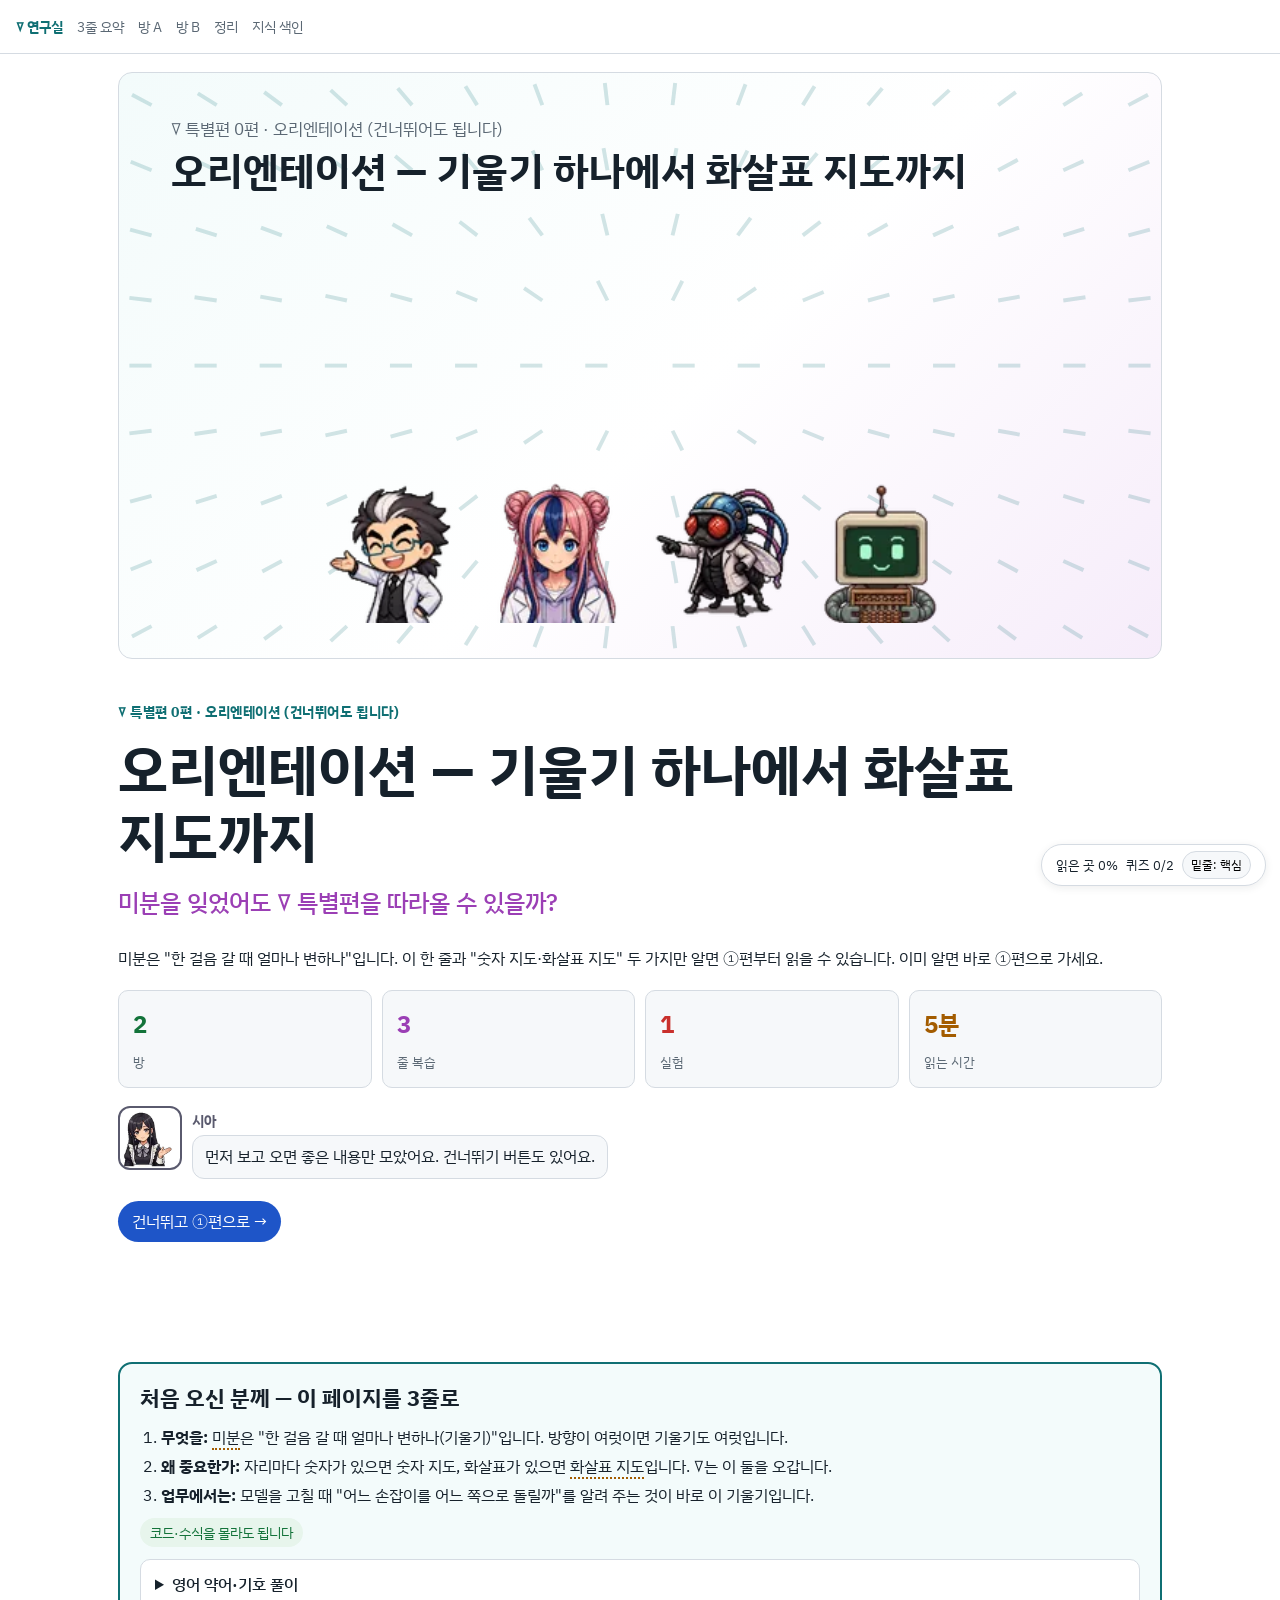
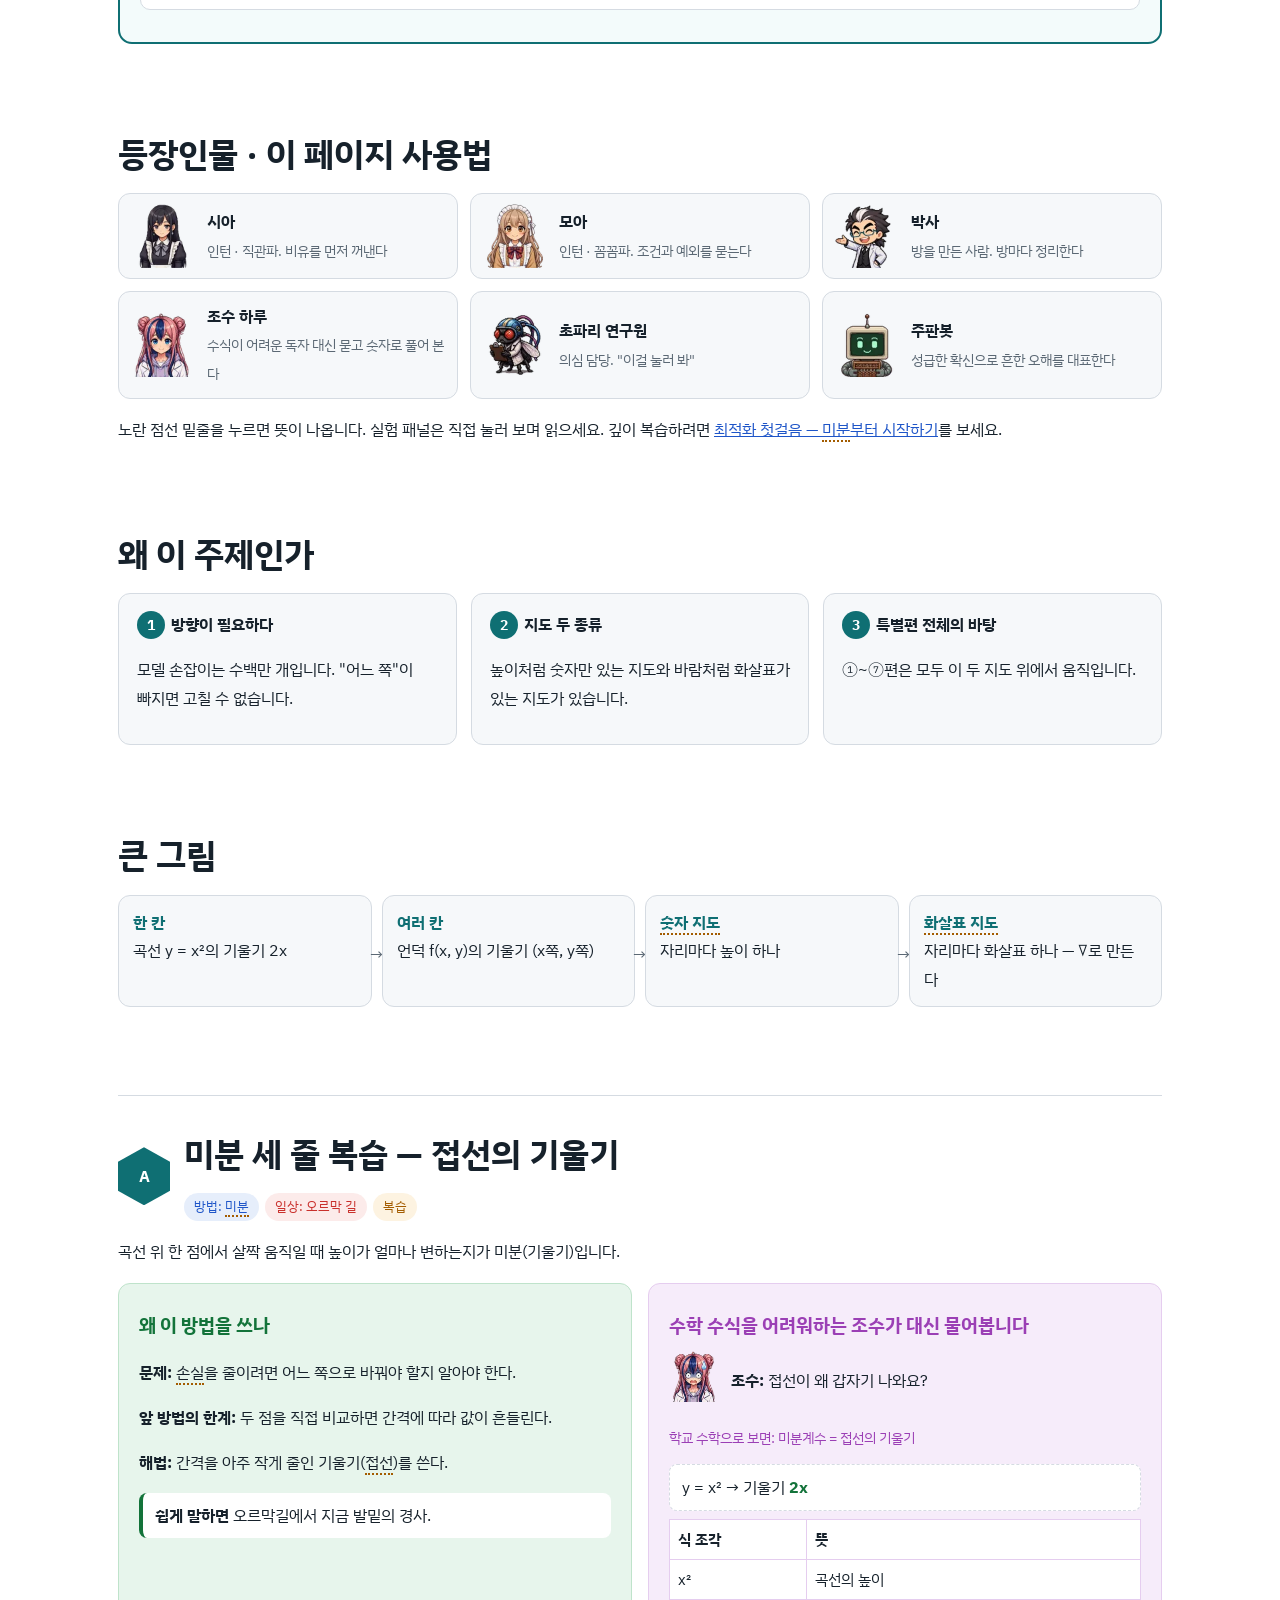
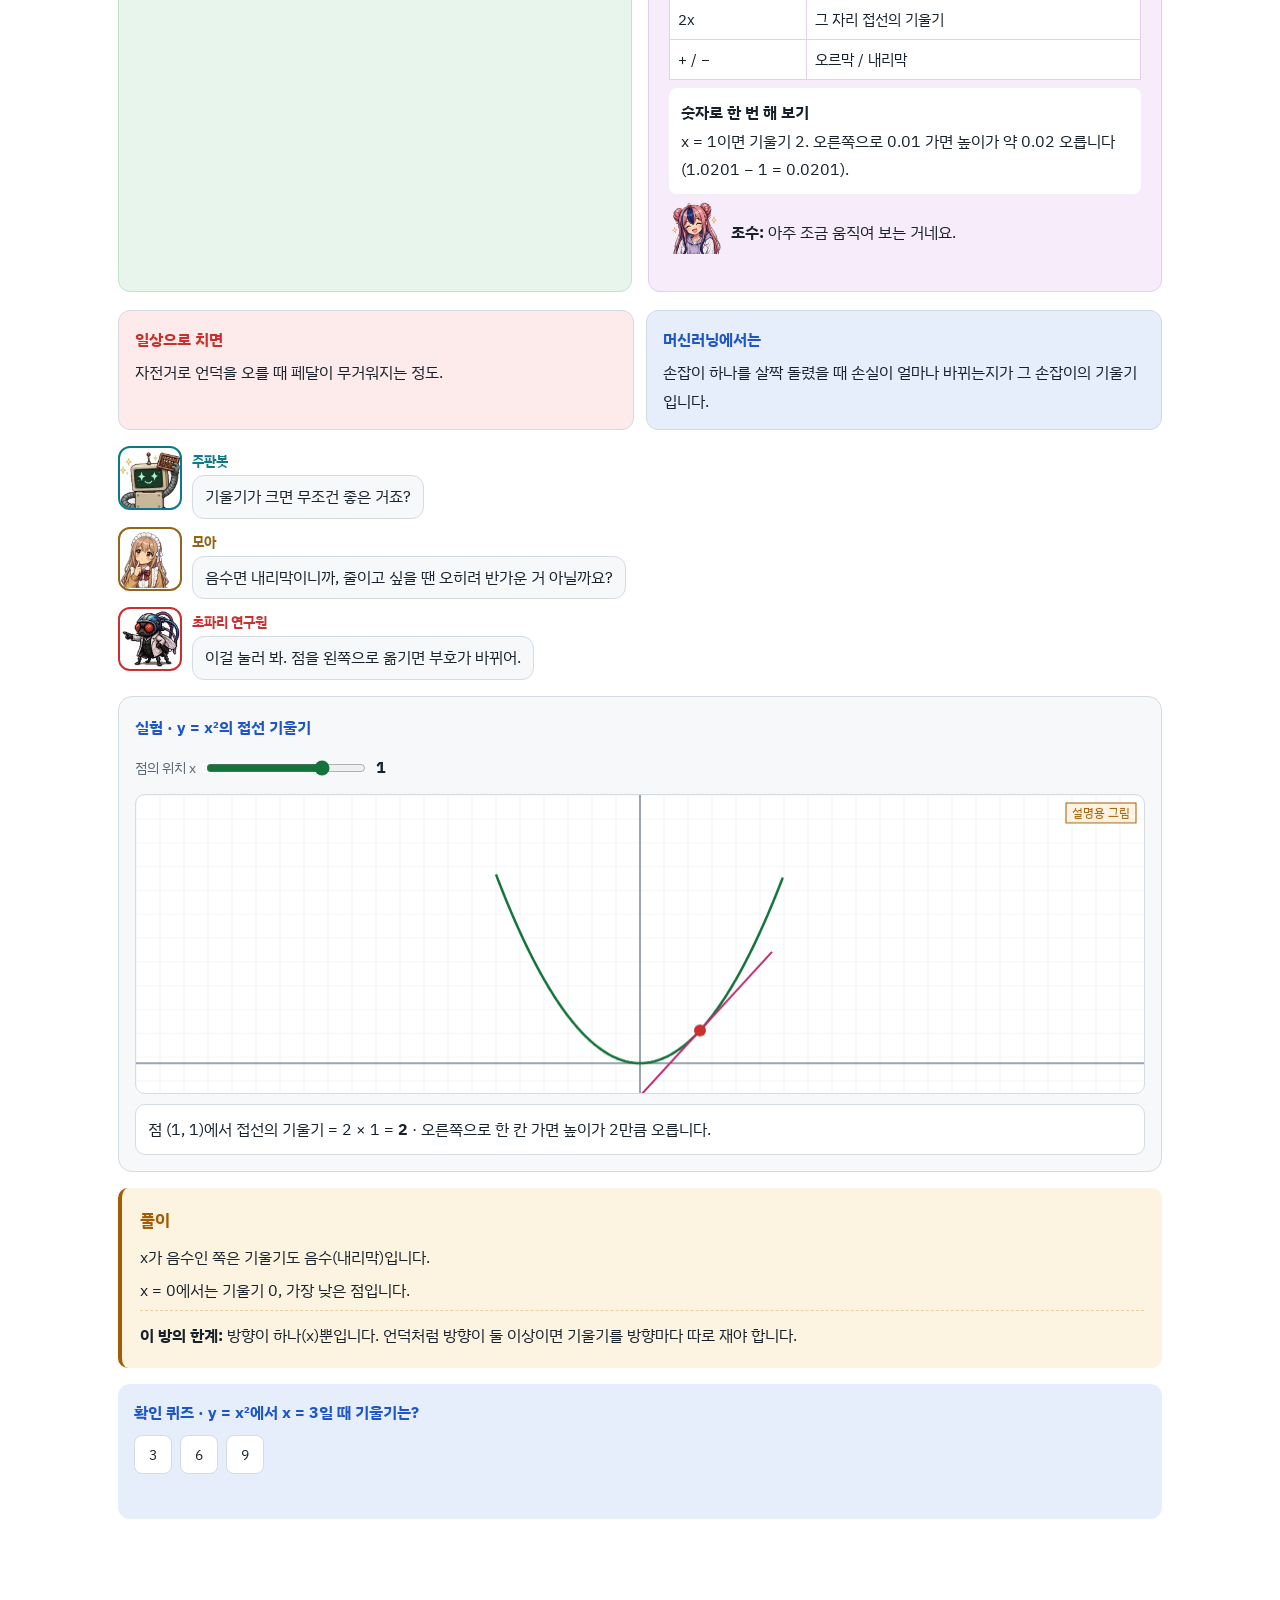
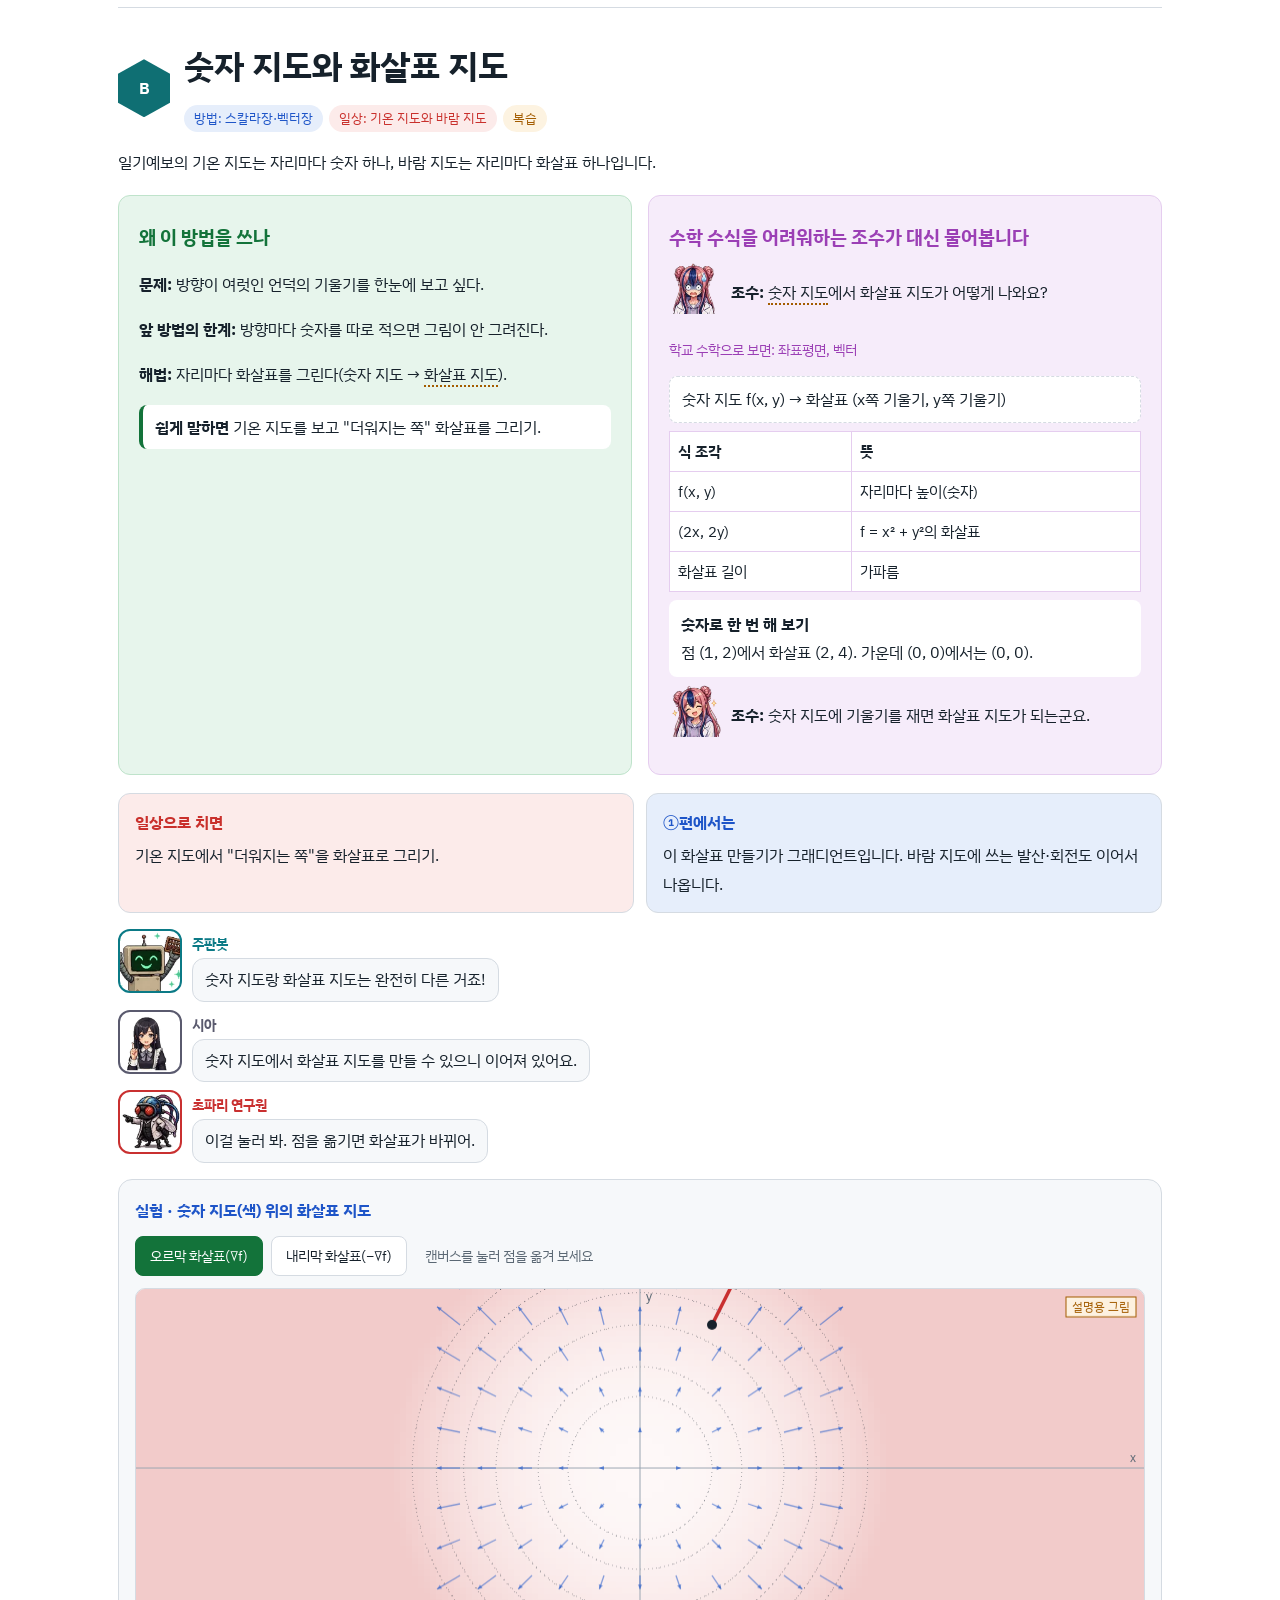
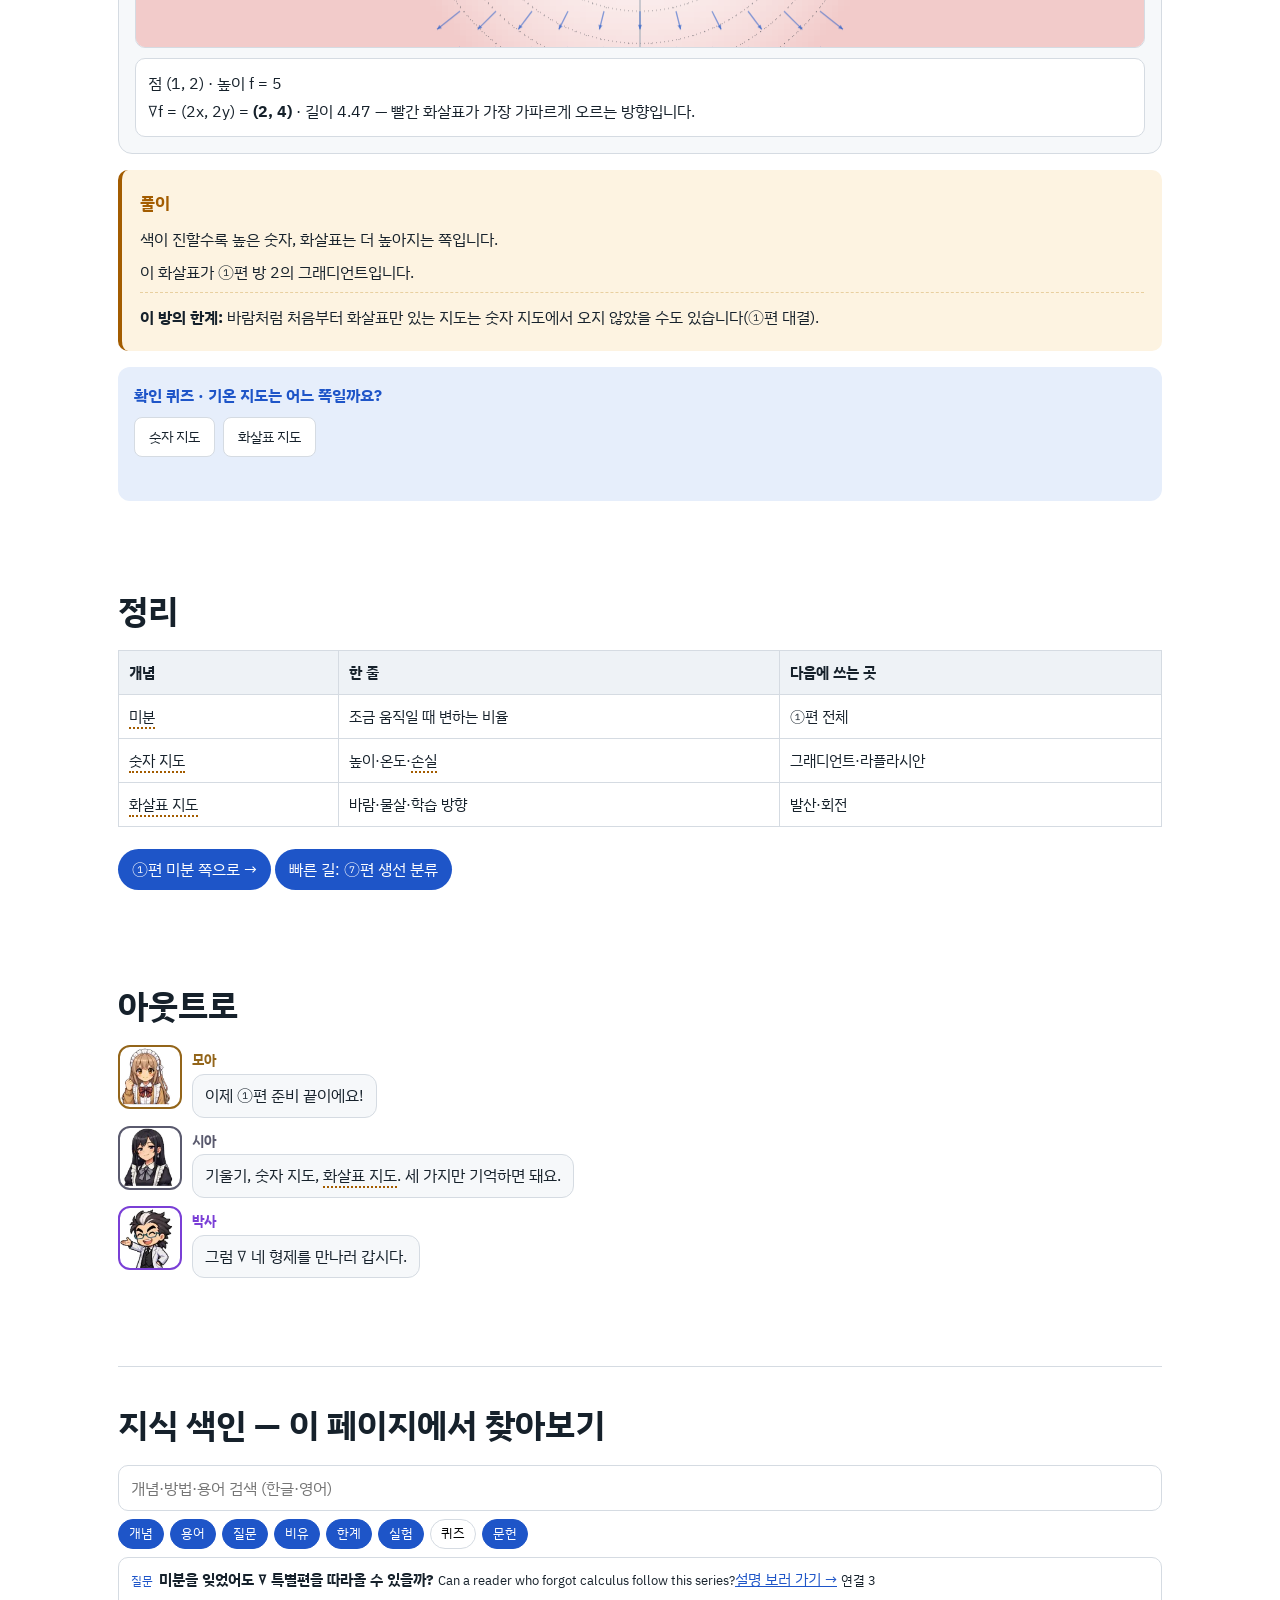
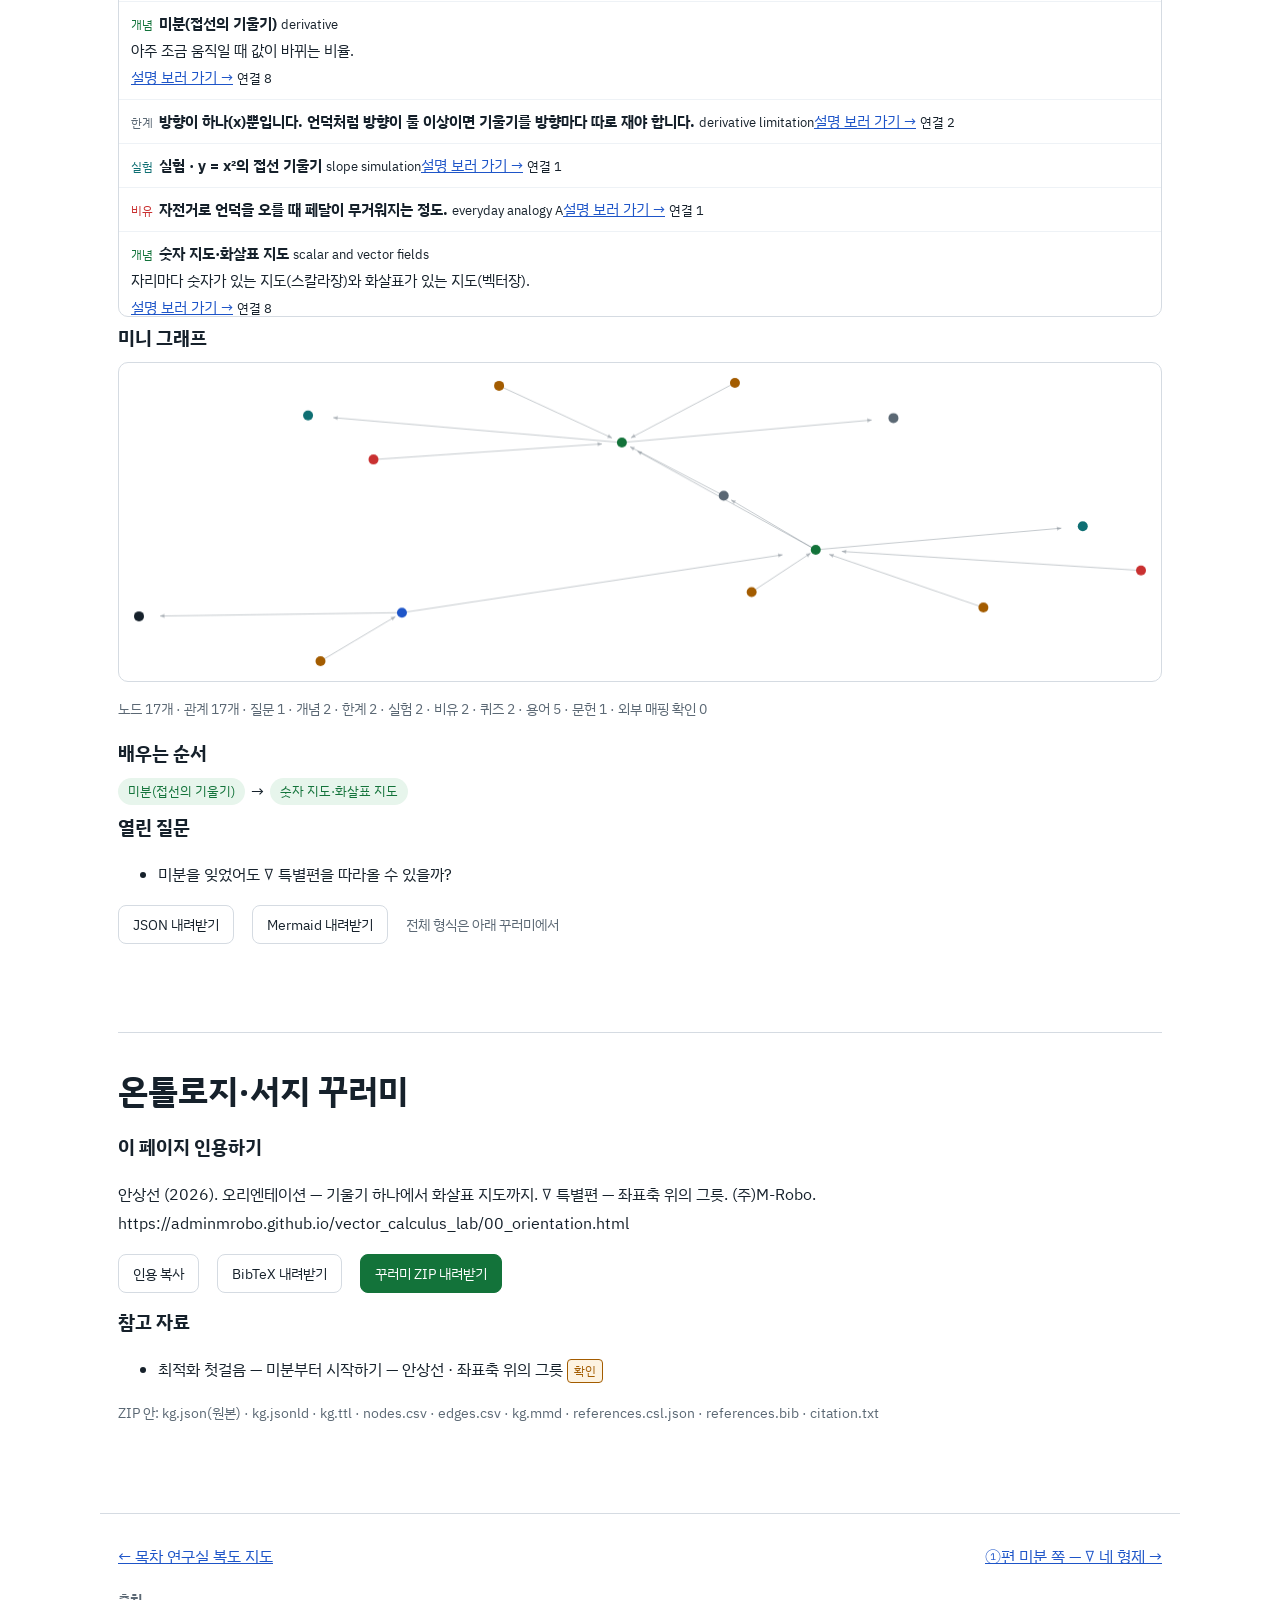
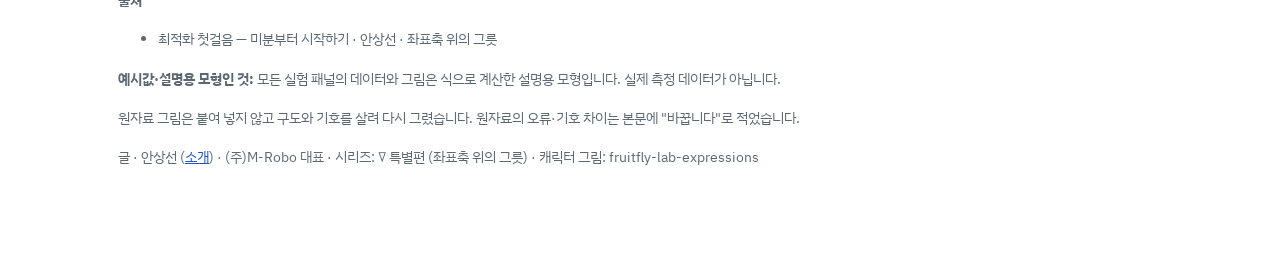
==== 00_orientation.html @ 214721c7 "∇ 특별편 첫 공개: 목차·0~7편, 실험 패널 26종, 기획안 v2.1, 표지 지시문" ====
<!DOCTYPE html><html lang="ko"><head><meta charset="utf-8"><meta name="viewport" content="width=device-width, initial-scale=1, viewport-fit=cover">
<title>오리엔테이션 — 기울기 하나에서 화살표 지도까지 · ∇ 특별편</title><meta name="description" content="미분은 &quot;한 걸음 갈 때 얼마나 변하나&quot;입니다. 이 한 줄과 &quot;숫자 지도·화살표 지도&quot; 두 가지만 알면 ①편부터 읽을 수 있습니다. 이미 알면 바로 ①편으로 가세요.">
<meta property="og:title" content="오리엔테이션 — 기울기 하나에서 화살표 지도까지 · ∇ 특별편"><meta property="og:description" content="미분을 잊었어도 ∇ 특별편을 따라올 수 있을까?"><meta property="og:image" content="https://adminmrobo.github.io/vector_calculus_lab/assets/og/00.jpg"><meta property="og:type" content="article">
<link rel="preconnect" href="https://fonts.googleapis.com"><link rel="stylesheet" href="https://fonts.googleapis.com/css2?family=IBM+Plex+Sans+KR:wght@400;500;700&display=swap">
<style>:root{
  --bg:#ffffff; --panel:#f6f8fa; --panel2:#eef2f6; --rule:#d5dbe2;
  --text:#16212b; --muted:#5b6874;
  --stain:#9b3fb5; --gfp:#13733a; --eye:#c9302c; --amber:#a35c00; --info:#1e55c8;
  --stain-soft:#f6ecfa; --gfp-soft:#e7f5ec; --eye-soft:#fcebea; --amber-soft:#fdf3e1; --info-soft:#e6eefb;
  --c-doc:#7a3fd6; --c-asst:#c42a6e; --c-fly:#c93030; --c-robo:#0b7a86; --c-sia:#5a5a6e; --c-moa:#93651a;
  --accent:#0f6f73;
  color-scheme:light;
}
*{box-sizing:border-box}
html{scroll-behavior:smooth;scroll-padding-top:64px}
@media (prefers-reduced-motion:reduce){html{scroll-behavior:auto}}
body{margin:0;background:var(--bg);color:var(--text);font:16px/1.8 "IBM Plex Sans KR","Apple SD Gothic Neo","Malgun Gothic","Noto Sans KR",system-ui,sans-serif;overflow-x:hidden}
h1,h2,h3,p,li,td,th{word-break:keep-all;overflow-wrap:anywhere}
h1{font-size:clamp(32px,5vw,56px);line-height:1.2;margin:.2em 0}
h2{font-size:clamp(24px,3vw,34px);line-height:1.3;margin:0 0 .5em}
h3{font-size:19px;margin:.2em 0 .4em}
a{color:var(--info)}
:focus-visible{outline:3px solid #f2b705;outline-offset:2px}
#prog{position:fixed;top:0;left:0;height:3px;background:var(--gfp);width:0;z-index:60}
nav.top{position:sticky;top:0;z-index:50;height:54px;display:flex;align-items:center;gap:14px;padding:0 16px;background:rgba(255,255,255,.92);backdrop-filter:blur(8px);border-bottom:1px solid var(--rule);overflow-x:auto;white-space:nowrap}
nav.top .logo{font-weight:700;color:var(--accent);text-decoration:none}
nav.top a{font-size:14px;color:var(--muted);text-decoration:none}
nav.top a:hover{color:var(--text)}
main{max-width:1080px;margin:0 auto;padding:0 18px}
section{margin:88px 0}
@media (max-width:760px){section{margin:64px 0}}
.cover{margin:18px auto 0;max-width:1080px;padding:0 18px}
.cover .frame{position:relative;aspect-ratio:16/9;border:1px solid var(--rule);border-radius:14px;overflow:hidden;background:linear-gradient(135deg,#f3fbfb,#ffffff 55%,#f6ecfa)}
.cover .frame svg.bgfield{position:absolute;inset:0;width:100%;height:100%}
.cover .frame .cast4{position:absolute;left:0;right:0;bottom:6%;display:flex;justify-content:center;gap:2%}
.cover .frame .cast4 img{width:15%;max-width:140px;aspect-ratio:1;image-rendering:auto}
.cover .frame .ttl{position:absolute;left:5%;top:7%;right:5%}
.cover .frame .ttl b{display:block;font-size:clamp(18px,3.6vw,40px);line-height:1.25}
.cover .frame .ttl span{font-size:clamp(12px,1.6vw,17px);color:var(--muted)}
.cover .frame img.coverimg{position:absolute;inset:0;width:100%;height:100%;object-fit:cover}
header.hero{position:relative;padding:40px 0 10px}
header.hero .kicker{font-size:14px;font-weight:700;color:var(--accent);letter-spacing:.04em}
header.hero .q{font-size:clamp(18px,2.4vw,24px);color:var(--stain);font-weight:500;margin:.3em 0 .8em}
.kpis{display:grid;grid-template-columns:repeat(4,1fr);gap:10px;margin:18px 0}
.kpi{background:var(--panel);border:1px solid var(--rule);border-radius:10px;padding:12px 14px}
.kpi b{display:block;font-size:24px;font-variant-numeric:tabular-nums}
.kpi span{font-size:13px;color:var(--muted)}
.kpi.g b{color:var(--gfp)}.kpi.m b{color:var(--stain)}.kpi.r b{color:var(--eye)}.kpi.a b{color:var(--amber)}
@media (max-width:860px){.kpis{grid-template-columns:repeat(2,1fr)}}
.three{border:2px solid var(--accent);border-radius:14px;padding:20px;background:#f3fbfb}
.three h2{font-size:22px}
.three ol{margin:0;padding-left:1.3em}
.three .nocode{display:inline-block;margin-top:8px;font-size:14px;background:var(--gfp-soft);color:var(--gfp);padding:2px 10px;border-radius:99px}
details{border:1px solid var(--rule);border-radius:10px;padding:10px 14px;margin:12px 0;background:var(--bg)}
details summary{cursor:pointer;font-weight:500}
.steps{display:grid;grid-template-columns:repeat(3,1fr);gap:14px}
.steps>div,.card{background:var(--panel);border:1px solid var(--rule);border-radius:12px;padding:16px 18px}
.steps b.n{display:inline-grid;place-items:center;width:28px;height:28px;border-radius:50%;background:var(--accent);color:#fff;font-size:14px;margin-right:6px}
@media (max-width:860px){.steps{grid-template-columns:1fr}}
.cast{display:grid;grid-template-columns:repeat(3,1fr);gap:12px}
.cast .c{display:flex;gap:12px;align-items:center;background:var(--panel);border:1px solid var(--rule);border-radius:12px;padding:10px 12px}
.cast .c img{width:64px;height:64px;flex:none}
.cast .c b{display:block}
.cast .c span{font-size:14px;color:var(--muted);line-height:1.5}
@media (max-width:860px){.cast{grid-template-columns:repeat(2,1fr)}}
@media (max-width:520px){.cast{grid-template-columns:1fr}}
.big{display:grid;grid-template-columns:repeat(4,1fr);gap:10px}
.big>div{background:var(--panel);border:1px solid var(--rule);border-radius:12px;padding:12px 14px;position:relative}
.big>div b{display:block;color:var(--accent)}
.big>div:not(:last-child)::after{content:"→";position:absolute;right:-12px;top:40%;color:var(--muted)}
@media (max-width:860px){.big{grid-template-columns:repeat(2,1fr)}.big>div::after{display:none}}
.route{display:flex;flex-wrap:wrap;gap:8px;margin:10px 0}
.route a,.chip{display:inline-block;padding:4px 12px;border-radius:99px;border:1px solid var(--rule);background:var(--bg);font-size:14px;text-decoration:none;color:var(--text)}
.route a.fast{background:var(--gfp);color:#fff;border-color:var(--gfp)}
.level{border-top:1px solid var(--rule);padding-top:36px}
.lvhead{display:flex;gap:14px;align-items:center;flex-wrap:wrap}
.hex{width:52px;height:58px;flex:none;display:grid;place-items:center;background:var(--accent);color:#fff;font-weight:700;clip-path:polygon(50% 0,100% 25%,100% 75%,50% 100%,0 75%,0 25%)}
.tags{display:flex;gap:6px;flex-wrap:wrap}
.tag{font-size:13px;padding:2px 10px;border-radius:99px;background:var(--panel2);color:var(--muted)}
.tag.m{background:var(--info-soft);color:var(--info)}.tag.d{background:var(--eye-soft);color:var(--eye)}.tag.s{background:var(--amber-soft);color:var(--amber)}.tag.deep{background:var(--stain-soft);color:var(--stain)}
.duo{display:grid;grid-template-columns:1fr 1fr;gap:16px;margin:18px 0}
@media (max-width:860px){.duo{grid-template-columns:1fr}}
.whybox{background:var(--gfp-soft);border:1px solid #bfe3cb;border-radius:12px;padding:20px}
.whybox h3{color:var(--gfp)}
.whybox .easy{margin-top:10px;padding:8px 12px;border-radius:8px;background:#fff;border-left:4px solid var(--gfp)}
.mathbox{background:var(--stain-soft);border:1px solid #e5cdef;border-radius:12px;padding:20px}
.mathbox h3{color:var(--stain)}
.mathbox .asq{display:flex;gap:10px;align-items:flex-start;margin-bottom:8px}
.mathbox .asq img{width:52px;height:52px;flex:none}
.mathbox table{width:100%;border-collapse:collapse;font-size:15px;margin:8px 0;background:#fff}
.mathbox td,.mathbox th{border:1px solid #e5cdef;padding:6px 8px;text-align:left;vertical-align:top}
.mathbox .num{background:#fff;border-radius:8px;padding:10px 12px;margin:8px 0;font-variant-numeric:tabular-nums}
.mathbox .school{font-size:14px;color:var(--stain)}
.pair{display:grid;grid-template-columns:1fr 1fr;gap:12px;margin:16px 0}
.pair>div{border-radius:12px;padding:14px 16px;border:1px solid var(--rule)}
.pair .fly{background:var(--eye-soft)}.pair .nn{background:var(--info-soft)}
.pair b{display:block;margin-bottom:4px}
.pair .fly b{color:var(--eye)}.pair .nn b{color:var(--info)}
@media (max-width:760px){.pair{grid-template-columns:1fr}}
.talk{display:grid;gap:8px;margin:16px 0}
.say{display:flex;gap:10px;align-items:flex-start}
.say img.who{width:64px;height:64px;flex:none;border:2px solid var(--rule);border-radius:12px;background:#fff}
.say .name{font-size:14px}
.say p{margin:0;background:var(--panel);border:1px solid var(--rule);border-radius:12px;padding:8px 12px;line-height:1.6}
@media (max-width:520px){.say img.who{width:52px;height:52px}}
.say[data-who=doc] img{border-color:var(--c-doc)}.say[data-who=doc] .name{color:var(--c-doc)}
.say[data-who=asst] img{border-color:var(--c-asst)}.say[data-who=asst] .name{color:var(--c-asst)}
.say[data-who=fly] img{border-color:var(--c-fly)}.say[data-who=fly] .name{color:var(--c-fly)}
.say[data-who=robo] img{border-color:var(--c-robo)}.say[data-who=robo] .name{color:var(--c-robo)}
.say[data-who=sia] img{border-color:var(--c-sia)}.say[data-who=sia] .name{color:var(--c-sia)}
.say[data-who=moa] img{border-color:var(--c-moa)}.say[data-who=moa] .name{color:var(--c-moa)}
.panel{background:var(--panel);border:1px solid var(--rule);border-radius:14px;padding:16px;margin:16px 0}
.panel .ptitle{font-weight:700;color:var(--info);margin-bottom:8px}
.panel canvas{display:block;width:100%;background:#fff;border:1px solid var(--rule);border-radius:10px;touch-action:pan-y}
.panel svg{display:block;width:100%;height:auto;background:#fff;border:1px solid var(--rule);border-radius:10px}
.ctrl{display:flex;flex-wrap:wrap;gap:10px 18px;align-items:center;margin:12px 0}
.ctrl .group{display:flex;gap:8px;align-items:center;flex-wrap:wrap}
.glabel{font-size:14px;color:var(--muted)}
.bt{font:inherit;font-size:14px;padding:6px 14px;border-radius:8px;border:1px solid var(--rule);background:#fff;color:var(--text);cursor:pointer}
.bt.primary,.bt[aria-pressed=true]{background:var(--gfp);border-color:var(--gfp);color:#fff}
.val{font-variant-numeric:tabular-nums;font-weight:700;min-width:3em;display:inline-block}
input[type=range]{width:160px;accent-color:var(--gfp)}
.readout{background:#fff;border:1px solid var(--rule);border-radius:10px;padding:10px 12px;font-variant-numeric:tabular-nums;margin-top:10px}
.eq{font-variant-numeric:tabular-nums;background:#fff;border:1px dashed var(--rule);border-radius:8px;padding:8px 12px;margin:8px 0;overflow-x:auto}
.eq b{color:var(--gfp)}.eq em{color:var(--stain);font-style:normal}.eq i{color:var(--amber);font-style:normal}
.explain{background:var(--amber-soft);border-left:4px solid var(--amber);border-radius:10px;padding:14px 18px;margin:16px 0}
.explain h3{color:var(--amber);font-size:17px}
.explain p{margin:.3em 0}
.lim{margin-top:10px;padding-top:10px;border-top:1px dashed #e8cf9f}
.bridge{border-radius:12px;padding:14px 16px;margin:12px 0}
.bridge.gen{background:var(--info-soft)}.bridge.gen b{color:var(--info)}
.bridge.field{background:var(--eye-soft)}.bridge.field b{color:var(--eye)}
.codefold summary{color:var(--muted)}
.codefold code{display:block;background:var(--panel);padding:8px 10px;border-radius:6px;white-space:pre-wrap;font-size:14px}
.quiz{background:var(--info-soft);border-radius:12px;padding:14px 16px;margin:16px 0}
.quiz .qq{font-weight:700;color:var(--info)}
.quiz .opts{display:flex;flex-wrap:wrap;gap:8px;margin:8px 0}
.quiz .opts .bt.ok{background:var(--gfp);color:#fff;border-color:var(--gfp)}
.quiz .opts .bt.no{background:var(--eye-soft);border-color:var(--eye);color:var(--eye)}
.quiz .fb{min-height:1.4em}
.tw{overflow-x:auto}
table.tb{border-collapse:collapse;width:100%;min-width:0;font-size:15px}
table.tb th,table.tb td{border:1px solid var(--rule);padding:8px 10px;text-align:left;vertical-align:top}
table.tb th{background:var(--panel2)}
.duel{background:var(--panel);border:1px solid var(--rule);border-radius:14px;padding:18px}
.duel .vs{display:grid;grid-template-columns:1fr auto 1fr;gap:12px;align-items:center}
.duel .side{background:#fff;border:1px solid var(--rule);border-radius:12px;padding:12px;text-align:center}
.duel .side img{width:96px;height:96px}
.duel .vsmark{font-weight:700;font-size:28px;color:var(--eye)}
.duel .bars{display:grid;gap:8px;margin:12px 0}
.duel .bar{display:grid;grid-template-columns:7em 1fr 6em;gap:8px;align-items:center}
.duel .bar .track{height:18px;background:#fff;border:1px solid var(--rule);border-radius:9px;overflow:hidden}
.duel .bar .fill{height:100%}
.duel .result{display:none}
.duel.open .result{display:block}
@media (max-width:520px){.duel .vs{grid-template-columns:1fr}.duel .vsmark{text-align:center}}
.stamp{display:inline-block;font-size:12px;color:var(--amber);border:1px solid var(--amber);border-radius:4px;padding:0 6px;background:var(--amber-soft)}
.jt{border-bottom:2px dotted var(--amber);cursor:help}
#tip{position:absolute;z-index:70;max-width:300px;background:#fff;border:1px solid var(--rule);border-radius:10px;padding:10px 12px;box-shadow:0 4px 16px rgba(22,33,43,.12);font-size:14px;line-height:1.6;display:none}
#tip b{color:var(--amber)}
#study{position:fixed;right:14px;bottom:14px;z-index:55;background:#fff;border:1px solid var(--rule);border-radius:99px;padding:6px 14px;font-size:13px;box-shadow:0 2px 8px rgba(22,33,43,.08);display:flex;gap:8px;align-items:center}
#study button{font:inherit;font-size:12px;border:1px solid var(--rule);background:var(--panel);border-radius:99px;padding:2px 8px;cursor:pointer}
@media (max-width:520px){#study{left:8px;right:8px;justify-content:center}}
.kg .chips{display:flex;flex-wrap:wrap;gap:6px;margin:8px 0}
.kg .chips button{font:inherit;font-size:13px;border:1px solid var(--rule);border-radius:99px;padding:2px 10px;background:#fff;cursor:pointer}
.kg .chips button[aria-pressed=true]{background:var(--info);color:#fff;border-color:var(--info)}
.kg input[type=search]{font:inherit;width:100%;padding:8px 12px;border:1px solid var(--rule);border-radius:10px}
.kg .list{max-height:360px;overflow:auto;border:1px solid var(--rule);border-radius:10px;margin-top:8px}
.kg .item{padding:8px 12px;border-bottom:1px solid var(--panel2);font-size:15px}
.kg .item .k{font-size:12px;color:var(--info);margin-right:6px}
.kg .item.hl{background:var(--amber-soft)}
.kg canvas{display:block;width:100%;height:320px;border:1px solid var(--rule);border-radius:10px}
.flowchips{display:flex;flex-wrap:wrap;gap:6px;align-items:center}
.flowchips span{background:var(--gfp-soft);color:var(--gfp);border-radius:99px;padding:2px 10px;font-size:13px}
footer{border-top:1px solid var(--rule);margin-top:80px;padding:28px 18px 90px;max-width:1080px;margin-left:auto;margin-right:auto;font-size:14px;color:var(--muted)}
footer .nextprev{display:flex;justify-content:space-between;gap:10px;flex-wrap:wrap;margin-bottom:16px}
footer .nextprev a{font-size:16px}
.toc{display:grid;grid-template-columns:repeat(2,1fr);gap:14px}
.toc a.room{display:block;text-decoration:none;color:var(--text);background:var(--panel);border:1px solid var(--rule);border-radius:14px;padding:16px}
.toc a.room b{display:block;font-size:18px}
.toc a.room .meta{font-size:13px;color:var(--muted)}
.toc a.room img{width:56px;height:56px;float:right}
@media (max-width:760px){.toc{grid-template-columns:1fr}}
.skip{display:inline-block;margin:6px 0;padding:6px 14px;border-radius:99px;background:var(--info);color:#fff;text-decoration:none}
.deepnote{background:var(--stain-soft);color:var(--stain);border-radius:10px;padding:8px 12px;font-size:15px}
.fix{background:var(--amber-soft);border-radius:10px;padding:8px 12px;font-size:15px;margin:8px 0}
</style>
<script type="application/json" id="kg-raw">{"version": "1.0", "page": "00_orientation", "nodes": [{"id": "lab:question/00_orientation-core", "type": "Question", "label": {"ko": "미분을 잊었어도 ∇ 특별편을 따라올 수 있을까?", "en": "Can a reader who forgot calculus follow this series?"}, "page": "00_orientation", "domain": ["ai"], "status": "known", "confidence": "high", "anchor": "#first", "family": "optimization"}, {"id": "lab:concept/derivative", "type": "Concept", "label": {"ko": "미분(접선의 기울기)", "en": "derivative"}, "page": "00_orientation", "domain": ["ai"], "status": "known", "confidence": "high", "anchor": "#room-A", "definition": {"ko": "아주 조금 움직일 때 값이 바뀌는 비율."}, "level": 1, "family": "optimization"}, {"id": "lab:limitation/derivative-limit", "type": "Limitation", "label": {"ko": "방향이 하나(x)뿐입니다. 언덕처럼 방향이 둘 이상이면 기울기를 방향마다 따로 재야 합니다.", "en": "derivative limitation"}, "page": "00_orientation", "domain": ["ai"], "status": "known", "confidence": "high", "anchor": "#room-A", "family": "optimization"}, {"id": "lab:simulation/00_orientation-slope", "type": "Simulation", "label": {"ko": "실험 · y = x²의 접선 기울기", "en": "slope simulation"}, "page": "00_orientation", "domain": ["ai"], "status": "known", "confidence": "high", "anchor": "#sim-rA", "family": "optimization"}, {"id": "lab:analogy/00_orientation-A", "type": "Analogy", "label": {"ko": "자전거로 언덕을 오를 때 페달이 무거워지는 정도.", "en": "everyday analogy A"}, "page": "00_orientation", "domain": ["ai"], "status": "known", "confidence": "high", "anchor": "#room-A", "family": "optimization"}, {"id": "lab:quiz/00_orientation-A-0", "type": "QuizItem", "label": {"ko": "y = x²에서 x = 3일 때 기울기는?", "en": "quiz A-0"}, "page": "00_orientation", "domain": ["ai"], "status": "known", "confidence": "high", "anchor": "#room-A", "family": "optimization"}, {"id": "lab:concept/scalar-and-vector-fields", "type": "Concept", "label": {"ko": "숫자 지도·화살표 지도", "en": "scalar and vector fields"}, "page": "00_orientation", "domain": ["ai"], "status": "known", "confidence": "high", "anchor": "#room-B", "definition": {"ko": "자리마다 숫자가 있는 지도(스칼라장)와 화살표가 있는 지도(벡터장)."}, "level": 2, "family": "optimization"}, {"id": "lab:limitation/scalar-and-vector-fields-limit", "type": "Limitation", "label": {"ko": "바람처럼 처음부터 화살표만 있는 지도는 숫자 지도에서 오지 않았을 수도 있습니다(①편 대결).", "en": "scalar and vector fields limitation"}, "page": "00_orientation", "domain": ["ai"], "status": "known", "confidence": "high", "anchor": "#room-B", "family": "optimization"}, {"id": "lab:simulation/00_orientation-grad", "type": "Simulation", "label": {"ko": "실험 · 숫자 지도(색) 위의 화살표 지도", "en": "grad simulation"}, "page": "00_orientation", "domain": ["ai"], "status": "known", "confidence": "high", "anchor": "#sim-rB", "family": "optimization"}, {"id": "lab:analogy/00_orientation-B", "type": "Analogy", "label": {"ko": "기온 지도에서 \"더워지는 쪽\"을 화살표로 그리기.", "en": "everyday analogy B"}, "page": "00_orientation", "domain": ["ai"], "status": "known", "confidence": "high", "anchor": "#room-B", "family": "optimization"}, {"id": "lab:quiz/00_orientation-B-0", "type": "QuizItem", "label": {"ko": "기온 지도는 어느 쪽일까요?", "en": "quiz B-0"}, "page": "00_orientation", "domain": ["ai"], "status": "known", "confidence": "high", "anchor": "#room-B", "family": "optimization"}, {"id": "lab:term/derivative-term", "type": "Term", "label": {"ko": "미분", "en": "derivative term"}, "page": "00_orientation", "domain": ["ai"], "status": "known", "confidence": "high", "definition": {"ko": "아주 조금 움직일 때 바뀌는 비율. 접선의 기울기."}, "family": "optimization"}, {"id": "lab:term/tangent-line", "type": "Term", "label": {"ko": "접선", "en": "tangent line"}, "page": "00_orientation", "domain": ["ai"], "status": "known", "confidence": "high", "definition": {"ko": "곡선에 한 점에서만 닿는 직선."}, "family": "optimization"}, {"id": "lab:term/scalar-field", "type": "Term", "label": {"ko": "숫자 지도", "en": "scalar field"}, "page": "00_orientation", "domain": ["ai"], "status": "known", "confidence": "high", "definition": {"ko": "자리마다 숫자 하나."}, "family": "optimization"}, {"id": "lab:term/vector-field", "type": "Term", "label": {"ko": "화살표 지도", "en": "vector field"}, "page": "00_orientation", "domain": ["ai"], "status": "known", "confidence": "high", "definition": {"ko": "자리마다 화살표 하나."}, "family": "optimization"}, {"id": "lab:term/loss", "type": "Term", "label": {"ko": "손실", "en": "loss"}, "page": "00_orientation", "domain": ["ai"], "status": "known", "confidence": "high", "definition": {"ko": "모델이 틀린 정도."}, "family": "optimization"}, {"id": "lab:work/first-step", "type": "Work", "label": {"ko": "최적화 첫걸음 — 미분부터 시작하기", "en": "최적화 첫걸음 — 미분부터 시작하기"}, "page": "00_orientation", "domain": ["ai"], "status": "known", "confidence": "high", "family": "optimization"}], "edges": [{"s": "lab:question/00_orientation-core", "p": "lab:relatedTo", "o": "lab:concept/derivative", "anchor": "#first", "confidence": "high"}, {"s": "lab:concept/derivative", "p": "lab:hasLimitation", "o": "lab:limitation/derivative-limit", "anchor": "#room-A", "confidence": "high"}, {"s": "lab:concept/derivative", "p": "lab:demonstratedBy", "o": "lab:simulation/00_orientation-slope", "anchor": "#sim-rA", "confidence": "high"}, {"s": "lab:analogy/00_orientation-A", "p": "lab:analogyOf", "o": "lab:concept/derivative", "anchor": "#room-A", "confidence": "high"}, {"s": "lab:quiz/00_orientation-A-0", "p": "lab:assesses", "o": "lab:concept/derivative", "anchor": "#room-A", "confidence": "high"}, {"s": "lab:concept/scalar-and-vector-fields", "p": "lab:hasLimitation", "o": "lab:limitation/scalar-and-vector-fields-limit", "anchor": "#room-B", "confidence": "high"}, {"s": "lab:concept/derivative", "p": "lab:prerequisiteOf", "o": "lab:concept/scalar-and-vector-fields", "anchor": "#room-B", "confidence": "high"}, {"s": "lab:limitation/derivative-limit", "p": "lab:addressedBy", "o": "lab:concept/scalar-and-vector-fields", "anchor": "#room-B", "confidence": "high"}, {"s": "lab:concept/scalar-and-vector-fields", "p": "lab:demonstratedBy", "o": "lab:simulation/00_orientation-grad", "anchor": "#sim-rB", "confidence": "high"}, {"s": "lab:analogy/00_orientation-B", "p": "lab:analogyOf", "o": "lab:concept/scalar-and-vector-fields", "anchor": "#room-B", "confidence": "high"}, {"s": "lab:quiz/00_orientation-B-0", "p": "lab:assesses", "o": "lab:concept/scalar-and-vector-fields", "anchor": "#room-B", "confidence": "high"}, {"s": "lab:term/derivative-term", "p": "lab:partOf", "o": "lab:concept/derivative", "anchor": "#first", "confidence": "high"}, {"s": "lab:term/tangent-line", "p": "lab:partOf", "o": "lab:concept/derivative", "anchor": "#first", "confidence": "high"}, {"s": "lab:term/scalar-field", "p": "lab:partOf", "o": "lab:concept/scalar-and-vector-fields", "anchor": "#first", "confidence": "high"}, {"s": "lab:term/vector-field", "p": "lab:partOf", "o": "lab:concept/scalar-and-vector-fields", "anchor": "#first", "confidence": "high"}, {"s": "lab:term/loss", "p": "lab:relatedTo", "o": "lab:question/00_orientation-core", "anchor": "#first", "confidence": "high"}, {"s": "lab:question/00_orientation-core", "p": "lab:relatedTo", "o": "lab:work/first-step", "anchor": "#export", "confidence": "high"}]}</script>
<script type="application/ld+json" id="kg-ld">{"@context": {"skos": "http://www.w3.org/2004/02/skos/core#", "schema": "https://schema.org/", "dct": "http://purl.org/dc/terms/", "prov": "http://www.w3.org/ns/prov#", "lab": "urn:lab:"}, "@graph": [{"@id": "urn:lab:question/00_orientation-core", "@type": "skos:Concept", "lab:type": "Question", "skos:prefLabel": [{"@value": "미분을 잊었어도 ∇ 특별편을 따라올 수 있을까?", "@language": "ko"}, {"@value": "Can a reader who forgot calculus follow this series?", "@language": "en"}]}, {"@id": "urn:lab:concept/derivative", "@type": "skos:Concept", "lab:type": "Concept", "skos:prefLabel": [{"@value": "미분(접선의 기울기)", "@language": "ko"}, {"@value": "derivative", "@language": "en"}]}, {"@id": "urn:lab:limitation/derivative-limit", "@type": "skos:Concept", "lab:type": "Limitation", "skos:prefLabel": [{"@value": "방향이 하나(x)뿐입니다. 언덕처럼 방향이 둘 이상이면 기울기를 방향마다 따로 재야 합니다.", "@language": "ko"}, {"@value": "derivative limitation", "@language": "en"}]}, {"@id": "urn:lab:simulation/00_orientation-slope", "@type": "skos:Concept", "lab:type": "Simulation", "skos:prefLabel": [{"@value": "실험 · y = x²의 접선 기울기", "@language": "ko"}, {"@value": "slope simulation", "@language": "en"}]}, {"@id": "urn:lab:analogy/00_orientation-A", "@type": "skos:Concept", "lab:type": "Analogy", "skos:prefLabel": [{"@value": "자전거로 언덕을 오를 때 페달이 무거워지는 정도.", "@language": "ko"}, {"@value": "everyday analogy A", "@language": "en"}]}, {"@id": "urn:lab:quiz/00_orientation-A-0", "@type": "schema:Question", "lab:type": "QuizItem", "skos:prefLabel": [{"@value": "y = x²에서 x = 3일 때 기울기는?", "@language": "ko"}, {"@value": "quiz A-0", "@language": "en"}]}, {"@id": "urn:lab:concept/scalar-and-vector-fields", "@type": "skos:Concept", "lab:type": "Concept", "skos:prefLabel": [{"@value": "숫자 지도·화살표 지도", "@language": "ko"}, {"@value": "scalar and vector fields", "@language": "en"}]}, {"@id": "urn:lab:limitation/scalar-and-vector-fields-limit", "@type": "skos:Concept", "lab:type": "Limitation", "skos:prefLabel": [{"@value": "바람처럼 처음부터 화살표만 있는 지도는 숫자 지도에서 오지 않았을 수도 있습니다(①편 대결).", "@language": "ko"}, {"@value": "scalar and vector fields limitation", "@language": "en"}]}, {"@id": "urn:lab:simulation/00_orientation-grad", "@type": "skos:Concept", "lab:type": "Simulation", "skos:prefLabel": [{"@value": "실험 · 숫자 지도(색) 위의 화살표 지도", "@language": "ko"}, {"@value": "grad simulation", "@language": "en"}]}, {"@id": "urn:lab:analogy/00_orientation-B", "@type": "skos:Concept", "lab:type": "Analogy", "skos:prefLabel": [{"@value": "기온 지도에서 \"더워지는 쪽\"을 화살표로 그리기.", "@language": "ko"}, {"@value": "everyday analogy B", "@language": "en"}]}, {"@id": "urn:lab:quiz/00_orientation-B-0", "@type": "schema:Question", "lab:type": "QuizItem", "skos:prefLabel": [{"@value": "기온 지도는 어느 쪽일까요?", "@language": "ko"}, {"@value": "quiz B-0", "@language": "en"}]}, {"@id": "urn:lab:term/derivative-term", "@type": "skos:Concept", "lab:type": "Term", "skos:prefLabel": [{"@value": "미분", "@language": "ko"}, {"@value": "derivative term", "@language": "en"}]}, {"@id": "urn:lab:term/tangent-line", "@type": "skos:Concept", "lab:type": "Term", "skos:prefLabel": [{"@value": "접선", "@language": "ko"}, {"@value": "tangent line", "@language": "en"}]}, {"@id": "urn:lab:term/scalar-field", "@type": "skos:Concept", "lab:type": "Term", "skos:prefLabel": [{"@value": "숫자 지도", "@language": "ko"}, {"@value": "scalar field", "@language": "en"}]}, {"@id": "urn:lab:term/vector-field", "@type": "skos:Concept", "lab:type": "Term", "skos:prefLabel": [{"@value": "화살표 지도", "@language": "ko"}, {"@value": "vector field", "@language": "en"}]}, {"@id": "urn:lab:term/loss", "@type": "skos:Concept", "lab:type": "Term", "skos:prefLabel": [{"@value": "손실", "@language": "ko"}, {"@value": "loss", "@language": "en"}]}, {"@id": "urn:lab:work/first-step", "@type": "schema:CreativeWork", "lab:type": "Work", "skos:prefLabel": [{"@value": "최적화 첫걸음 — 미분부터 시작하기", "@language": "ko"}, {"@value": "최적화 첫걸음 — 미분부터 시작하기", "@language": "en"}]}]}</script>
<script type="application/json" id="refs-csl">[{"id": "first-step", "type": "webpage", "title": "최적화 첫걸음 — 미분부터 시작하기", "publisher": "안상선 · 좌표축 위의 그릇", "author": [{"literal": "안상선 · 좌표축 위의 그릇"}], "URL": "https://adminmrobo.github.io/optimization_3d_map/", "issued": {"date-parts": [[2026]]}, "note": ""}]</script>
</head><body>
<nav class="top" aria-label="이 페이지 차례"><a class="logo" href="index.html">∇ 연구실</a><a href="#first">3줄 요약</a><a href="#room-A">방 A</a><a href="#room-B">방 B</a><a href="#summary">정리</a><a href="#kg">지식 색인</a></nav><div class="cover" id="cover"><div class="frame" data-img="cover_00">
<svg class="bgfield" viewBox="0 0 160 90" preserveAspectRatio="xMidYMid slice" aria-hidden="true"><line x1="5" y1="5" x2="2.0" y2="3.4" stroke="rgba(15,111,115,.18)" stroke-width=".6"/><line x1="5" y1="15" x2="1.8" y2="13.7" stroke="rgba(15,111,115,.18)" stroke-width=".6"/><line x1="5" y1="25" x2="1.7" y2="24.1" stroke="rgba(15,111,115,.18)" stroke-width=".6"/><line x1="5" y1="35" x2="1.6" y2="34.6" stroke="rgba(15,111,115,.18)" stroke-width=".6"/><line x1="5" y1="45" x2="1.6" y2="45.0" stroke="rgba(15,111,115,.18)" stroke-width=".6"/><line x1="5" y1="55" x2="1.6" y2="55.4" stroke="rgba(15,111,115,.18)" stroke-width=".6"/><line x1="5" y1="65" x2="1.7" y2="65.9" stroke="rgba(15,111,115,.18)" stroke-width=".6"/><line x1="5" y1="75" x2="1.8" y2="76.3" stroke="rgba(15,111,115,.18)" stroke-width=".6"/><line x1="5" y1="85" x2="2.0" y2="86.6" stroke="rgba(15,111,115,.18)" stroke-width=".6"/><line x1="15" y1="5" x2="12.1" y2="3.2" stroke="rgba(15,111,115,.18)" stroke-width=".6"/><line x1="15" y1="15" x2="11.9" y2="13.6" stroke="rgba(15,111,115,.18)" stroke-width=".6"/><line x1="15" y1="25" x2="11.8" y2="24.0" stroke="rgba(15,111,115,.18)" stroke-width=".6"/><line x1="15" y1="35" x2="11.6" y2="34.5" stroke="rgba(15,111,115,.18)" stroke-width=".6"/><line x1="15" y1="45" x2="11.6" y2="45.0" stroke="rgba(15,111,115,.18)" stroke-width=".6"/><line x1="15" y1="55" x2="11.6" y2="55.5" stroke="rgba(15,111,115,.18)" stroke-width=".6"/><line x1="15" y1="65" x2="11.8" y2="66.0" stroke="rgba(15,111,115,.18)" stroke-width=".6"/><line x1="15" y1="75" x2="11.9" y2="76.4" stroke="rgba(15,111,115,.18)" stroke-width=".6"/><line x1="15" y1="85" x2="12.1" y2="86.8" stroke="rgba(15,111,115,.18)" stroke-width=".6"/><line x1="25" y1="5" x2="22.3" y2="3.0" stroke="rgba(15,111,115,.18)" stroke-width=".6"/><line x1="25" y1="15" x2="22.0" y2="13.4" stroke="rgba(15,111,115,.18)" stroke-width=".6"/><line x1="25" y1="25" x2="21.8" y2="23.8" stroke="rgba(15,111,115,.18)" stroke-width=".6"/><line x1="25" y1="35" x2="21.7" y2="34.4" stroke="rgba(15,111,115,.18)" stroke-width=".6"/><line x1="25" y1="45" x2="21.6" y2="45.0" stroke="rgba(15,111,115,.18)" stroke-width=".6"/><line x1="25" y1="55" x2="21.7" y2="55.6" stroke="rgba(15,111,115,.18)" stroke-width=".6"/><line x1="25" y1="65" x2="21.8" y2="66.2" stroke="rgba(15,111,115,.18)" stroke-width=".6"/><line x1="25" y1="75" x2="22.0" y2="76.6" stroke="rgba(15,111,115,.18)" stroke-width=".6"/><line x1="25" y1="85" x2="22.3" y2="87.0" stroke="rgba(15,111,115,.18)" stroke-width=".6"/><line x1="35" y1="5" x2="32.5" y2="2.7" stroke="rgba(15,111,115,.18)" stroke-width=".6"/><line x1="35" y1="15" x2="32.2" y2="13.1" stroke="rgba(15,111,115,.18)" stroke-width=".6"/><line x1="35" y1="25" x2="31.9" y2="23.6" stroke="rgba(15,111,115,.18)" stroke-width=".6"/><line x1="35" y1="35" x2="31.7" y2="34.3" stroke="rgba(15,111,115,.18)" stroke-width=".6"/><line x1="35" y1="45" x2="31.6" y2="45.0" stroke="rgba(15,111,115,.18)" stroke-width=".6"/><line x1="35" y1="55" x2="31.7" y2="55.7" stroke="rgba(15,111,115,.18)" stroke-width=".6"/><line x1="35" y1="65" x2="31.9" y2="66.4" stroke="rgba(15,111,115,.18)" stroke-width=".6"/><line x1="35" y1="75" x2="32.2" y2="76.9" stroke="rgba(15,111,115,.18)" stroke-width=".6"/><line x1="35" y1="85" x2="32.5" y2="87.3" stroke="rgba(15,111,115,.18)" stroke-width=".6"/><line x1="45" y1="5" x2="42.8" y2="2.4" stroke="rgba(15,111,115,.18)" stroke-width=".6"/><line x1="45" y1="15" x2="42.4" y2="12.8" stroke="rgba(15,111,115,.18)" stroke-width=".6"/><line x1="45" y1="25" x2="42.0" y2="23.3" stroke="rgba(15,111,115,.18)" stroke-width=".6"/><line x1="45" y1="35" x2="41.7" y2="34.1" stroke="rgba(15,111,115,.18)" stroke-width=".6"/><line x1="45" y1="45" x2="41.6" y2="45.0" stroke="rgba(15,111,115,.18)" stroke-width=".6"/><line x1="45" y1="55" x2="41.7" y2="55.9" stroke="rgba(15,111,115,.18)" stroke-width=".6"/><line x1="45" y1="65" x2="42.0" y2="66.7" stroke="rgba(15,111,115,.18)" stroke-width=".6"/><line x1="45" y1="75" x2="42.4" y2="77.2" stroke="rgba(15,111,115,.18)" stroke-width=".6"/><line x1="45" y1="85" x2="42.8" y2="87.6" stroke="rgba(15,111,115,.18)" stroke-width=".6"/><line x1="55" y1="5" x2="53.2" y2="2.1" stroke="rgba(15,111,115,.18)" stroke-width=".6"/><line x1="55" y1="15" x2="52.8" y2="12.4" stroke="rgba(15,111,115,.18)" stroke-width=".6"/><line x1="55" y1="25" x2="52.3" y2="22.9" stroke="rgba(15,111,115,.18)" stroke-width=".6"/><line x1="55" y1="35" x2="51.8" y2="33.7" stroke="rgba(15,111,115,.18)" stroke-width=".6"/><line x1="55" y1="45" x2="51.6" y2="45.0" stroke="rgba(15,111,115,.18)" stroke-width=".6"/><line x1="55" y1="55" x2="51.8" y2="56.3" stroke="rgba(15,111,115,.18)" stroke-width=".6"/><line x1="55" y1="65" x2="52.3" y2="67.1" stroke="rgba(15,111,115,.18)" stroke-width=".6"/><line x1="55" y1="75" x2="52.8" y2="77.6" stroke="rgba(15,111,115,.18)" stroke-width=".6"/><line x1="55" y1="85" x2="53.2" y2="87.9" stroke="rgba(15,111,115,.18)" stroke-width=".6"/><line x1="65" y1="5" x2="63.8" y2="1.8" stroke="rgba(15,111,115,.18)" stroke-width=".6"/><line x1="65" y1="15" x2="63.5" y2="12.0" stroke="rgba(15,111,115,.18)" stroke-width=".6"/><line x1="65" y1="25" x2="63.0" y2="22.3" stroke="rgba(15,111,115,.18)" stroke-width=".6"/><line x1="65" y1="35" x2="62.2" y2="33.1" stroke="rgba(15,111,115,.18)" stroke-width=".6"/><line x1="65" y1="45" x2="61.6" y2="45.0" stroke="rgba(15,111,115,.18)" stroke-width=".6"/><line x1="65" y1="55" x2="62.2" y2="56.9" stroke="rgba(15,111,115,.18)" stroke-width=".6"/><line x1="65" y1="65" x2="63.0" y2="67.7" stroke="rgba(15,111,115,.18)" stroke-width=".6"/><line x1="65" y1="75" x2="63.5" y2="78.0" stroke="rgba(15,111,115,.18)" stroke-width=".6"/><line x1="65" y1="85" x2="63.8" y2="88.2" stroke="rgba(15,111,115,.18)" stroke-width=".6"/><line x1="75" y1="5" x2="74.6" y2="1.6" stroke="rgba(15,111,115,.18)" stroke-width=".6"/><line x1="75" y1="15" x2="74.4" y2="11.6" stroke="rgba(15,111,115,.18)" stroke-width=".6"/><line x1="75" y1="25" x2="74.2" y2="21.7" stroke="rgba(15,111,115,.18)" stroke-width=".6"/><line x1="75" y1="35" x2="73.5" y2="32.0" stroke="rgba(15,111,115,.18)" stroke-width=".6"/><line x1="75" y1="45" x2="71.6" y2="45.0" stroke="rgba(15,111,115,.18)" stroke-width=".6"/><line x1="75" y1="55" x2="73.5" y2="58.0" stroke="rgba(15,111,115,.18)" stroke-width=".6"/><line x1="75" y1="65" x2="74.2" y2="68.3" stroke="rgba(15,111,115,.18)" stroke-width=".6"/><line x1="75" y1="75" x2="74.4" y2="78.4" stroke="rgba(15,111,115,.18)" stroke-width=".6"/><line x1="75" y1="85" x2="74.6" y2="88.4" stroke="rgba(15,111,115,.18)" stroke-width=".6"/><line x1="85" y1="5" x2="85.4" y2="1.6" stroke="rgba(15,111,115,.18)" stroke-width=".6"/><line x1="85" y1="15" x2="85.6" y2="11.6" stroke="rgba(15,111,115,.18)" stroke-width=".6"/><line x1="85" y1="25" x2="85.8" y2="21.7" stroke="rgba(15,111,115,.18)" stroke-width=".6"/><line x1="85" y1="35" x2="86.5" y2="32.0" stroke="rgba(15,111,115,.18)" stroke-width=".6"/><line x1="85" y1="45" x2="88.4" y2="45.0" stroke="rgba(15,111,115,.18)" stroke-width=".6"/><line x1="85" y1="55" x2="86.5" y2="58.0" stroke="rgba(15,111,115,.18)" stroke-width=".6"/><line x1="85" y1="65" x2="85.8" y2="68.3" stroke="rgba(15,111,115,.18)" stroke-width=".6"/><line x1="85" y1="75" x2="85.6" y2="78.4" stroke="rgba(15,111,115,.18)" stroke-width=".6"/><line x1="85" y1="85" x2="85.4" y2="88.4" stroke="rgba(15,111,115,.18)" stroke-width=".6"/><line x1="95" y1="5" x2="96.2" y2="1.8" stroke="rgba(15,111,115,.18)" stroke-width=".6"/><line x1="95" y1="15" x2="96.5" y2="12.0" stroke="rgba(15,111,115,.18)" stroke-width=".6"/><line x1="95" y1="25" x2="97.0" y2="22.3" stroke="rgba(15,111,115,.18)" stroke-width=".6"/><line x1="95" y1="35" x2="97.8" y2="33.1" stroke="rgba(15,111,115,.18)" stroke-width=".6"/><line x1="95" y1="45" x2="98.4" y2="45.0" stroke="rgba(15,111,115,.18)" stroke-width=".6"/><line x1="95" y1="55" x2="97.8" y2="56.9" stroke="rgba(15,111,115,.18)" stroke-width=".6"/><line x1="95" y1="65" x2="97.0" y2="67.7" stroke="rgba(15,111,115,.18)" stroke-width=".6"/><line x1="95" y1="75" x2="96.5" y2="78.0" stroke="rgba(15,111,115,.18)" stroke-width=".6"/><line x1="95" y1="85" x2="96.2" y2="88.2" stroke="rgba(15,111,115,.18)" stroke-width=".6"/><line x1="105" y1="5" x2="106.8" y2="2.1" stroke="rgba(15,111,115,.18)" stroke-width=".6"/><line x1="105" y1="15" x2="107.2" y2="12.4" stroke="rgba(15,111,115,.18)" stroke-width=".6"/><line x1="105" y1="25" x2="107.7" y2="22.9" stroke="rgba(15,111,115,.18)" stroke-width=".6"/><line x1="105" y1="35" x2="108.2" y2="33.7" stroke="rgba(15,111,115,.18)" stroke-width=".6"/><line x1="105" y1="45" x2="108.4" y2="45.0" stroke="rgba(15,111,115,.18)" stroke-width=".6"/><line x1="105" y1="55" x2="108.2" y2="56.3" stroke="rgba(15,111,115,.18)" stroke-width=".6"/><line x1="105" y1="65" x2="107.7" y2="67.1" stroke="rgba(15,111,115,.18)" stroke-width=".6"/><line x1="105" y1="75" x2="107.2" y2="77.6" stroke="rgba(15,111,115,.18)" stroke-width=".6"/><line x1="105" y1="85" x2="106.8" y2="87.9" stroke="rgba(15,111,115,.18)" stroke-width=".6"/><line x1="115" y1="5" x2="117.2" y2="2.4" stroke="rgba(15,111,115,.18)" stroke-width=".6"/><line x1="115" y1="15" x2="117.6" y2="12.8" stroke="rgba(15,111,115,.18)" stroke-width=".6"/><line x1="115" y1="25" x2="118.0" y2="23.3" stroke="rgba(15,111,115,.18)" stroke-width=".6"/><line x1="115" y1="35" x2="118.3" y2="34.1" stroke="rgba(15,111,115,.18)" stroke-width=".6"/><line x1="115" y1="45" x2="118.4" y2="45.0" stroke="rgba(15,111,115,.18)" stroke-width=".6"/><line x1="115" y1="55" x2="118.3" y2="55.9" stroke="rgba(15,111,115,.18)" stroke-width=".6"/><line x1="115" y1="65" x2="118.0" y2="66.7" stroke="rgba(15,111,115,.18)" stroke-width=".6"/><line x1="115" y1="75" x2="117.6" y2="77.2" stroke="rgba(15,111,115,.18)" stroke-width=".6"/><line x1="115" y1="85" x2="117.2" y2="87.6" stroke="rgba(15,111,115,.18)" stroke-width=".6"/><line x1="125" y1="5" x2="127.5" y2="2.7" stroke="rgba(15,111,115,.18)" stroke-width=".6"/><line x1="125" y1="15" x2="127.8" y2="13.1" stroke="rgba(15,111,115,.18)" stroke-width=".6"/><line x1="125" y1="25" x2="128.1" y2="23.6" stroke="rgba(15,111,115,.18)" stroke-width=".6"/><line x1="125" y1="35" x2="128.3" y2="34.3" stroke="rgba(15,111,115,.18)" stroke-width=".6"/><line x1="125" y1="45" x2="128.4" y2="45.0" stroke="rgba(15,111,115,.18)" stroke-width=".6"/><line x1="125" y1="55" x2="128.3" y2="55.7" stroke="rgba(15,111,115,.18)" stroke-width=".6"/><line x1="125" y1="65" x2="128.1" y2="66.4" stroke="rgba(15,111,115,.18)" stroke-width=".6"/><line x1="125" y1="75" x2="127.8" y2="76.9" stroke="rgba(15,111,115,.18)" stroke-width=".6"/><line x1="125" y1="85" x2="127.5" y2="87.3" stroke="rgba(15,111,115,.18)" stroke-width=".6"/><line x1="135" y1="5" x2="137.7" y2="3.0" stroke="rgba(15,111,115,.18)" stroke-width=".6"/><line x1="135" y1="15" x2="138.0" y2="13.4" stroke="rgba(15,111,115,.18)" stroke-width=".6"/><line x1="135" y1="25" x2="138.2" y2="23.8" stroke="rgba(15,111,115,.18)" stroke-width=".6"/><line x1="135" y1="35" x2="138.3" y2="34.4" stroke="rgba(15,111,115,.18)" stroke-width=".6"/><line x1="135" y1="45" x2="138.4" y2="45.0" stroke="rgba(15,111,115,.18)" stroke-width=".6"/><line x1="135" y1="55" x2="138.3" y2="55.6" stroke="rgba(15,111,115,.18)" stroke-width=".6"/><line x1="135" y1="65" x2="138.2" y2="66.2" stroke="rgba(15,111,115,.18)" stroke-width=".6"/><line x1="135" y1="75" x2="138.0" y2="76.6" stroke="rgba(15,111,115,.18)" stroke-width=".6"/><line x1="135" y1="85" x2="137.7" y2="87.0" stroke="rgba(15,111,115,.18)" stroke-width=".6"/><line x1="145" y1="5" x2="147.9" y2="3.2" stroke="rgba(15,111,115,.18)" stroke-width=".6"/><line x1="145" y1="15" x2="148.1" y2="13.6" stroke="rgba(15,111,115,.18)" stroke-width=".6"/><line x1="145" y1="25" x2="148.2" y2="24.0" stroke="rgba(15,111,115,.18)" stroke-width=".6"/><line x1="145" y1="35" x2="148.4" y2="34.5" stroke="rgba(15,111,115,.18)" stroke-width=".6"/><line x1="145" y1="45" x2="148.4" y2="45.0" stroke="rgba(15,111,115,.18)" stroke-width=".6"/><line x1="145" y1="55" x2="148.4" y2="55.5" stroke="rgba(15,111,115,.18)" stroke-width=".6"/><line x1="145" y1="65" x2="148.2" y2="66.0" stroke="rgba(15,111,115,.18)" stroke-width=".6"/><line x1="145" y1="75" x2="148.1" y2="76.4" stroke="rgba(15,111,115,.18)" stroke-width=".6"/><line x1="145" y1="85" x2="147.9" y2="86.8" stroke="rgba(15,111,115,.18)" stroke-width=".6"/><line x1="155" y1="5" x2="158.0" y2="3.4" stroke="rgba(15,111,115,.18)" stroke-width=".6"/><line x1="155" y1="15" x2="158.2" y2="13.7" stroke="rgba(15,111,115,.18)" stroke-width=".6"/><line x1="155" y1="25" x2="158.3" y2="24.1" stroke="rgba(15,111,115,.18)" stroke-width=".6"/><line x1="155" y1="35" x2="158.4" y2="34.6" stroke="rgba(15,111,115,.18)" stroke-width=".6"/><line x1="155" y1="45" x2="158.4" y2="45.0" stroke="rgba(15,111,115,.18)" stroke-width=".6"/><line x1="155" y1="55" x2="158.4" y2="55.4" stroke="rgba(15,111,115,.18)" stroke-width=".6"/><line x1="155" y1="65" x2="158.3" y2="65.9" stroke="rgba(15,111,115,.18)" stroke-width=".6"/><line x1="155" y1="75" x2="158.2" y2="76.3" stroke="rgba(15,111,115,.18)" stroke-width=".6"/><line x1="155" y1="85" x2="158.0" y2="86.6" stroke="rgba(15,111,115,.18)" stroke-width=".6"/></svg>
<div class="ttl"><span>∇ 특별편 0편 · 오리엔테이션 (건너뛰어도 됩니다)</span><b>오리엔테이션 — 기울기 하나에서 화살표 지도까지</b></div>
<div class="cast4"><img class="c" data-who="doc" data-mood="front" alt="" aria-hidden="true"><img class="c" data-who="asst" data-mood="smile" alt="" aria-hidden="true"><img class="c" data-who="fly" data-mood="point" alt="" aria-hidden="true"><img class="c" data-who="robo" data-mood="smile" alt="" aria-hidden="true"></div></div></div><main><header class="hero" id="top"><div class="kicker">∇ 특별편 0편 · 오리엔테이션 (건너뛰어도 됩니다)</div><h1>오리엔테이션 — 기울기 하나에서 화살표 지도까지</h1><p class="q">미분을 잊었어도 ∇ 특별편을 따라올 수 있을까?</p><p>미분은 "한 걸음 갈 때 얼마나 변하나"입니다. 이 한 줄과 "숫자 지도·화살표 지도" 두 가지만 알면 ①편부터 읽을 수 있습니다. 이미 알면 바로 ①편으로 가세요.</p>
<div class="kpis"><div class="kpi g"><b>2</b><span>방</span></div><div class="kpi m"><b>3</b><span>줄 복습</span></div><div class="kpi r"><b>1</b><span>실험</span></div><div class="kpi a"><b>5분</b><span>읽는 시간</span></div></div><div class="say" data-who="sia"><img class="who" data-who="sia" data-mood="guide" alt="" aria-hidden="true"><div><b class="name">시아</b><p>먼저 보고 오면 좋은 내용만 모았어요. 건너뛰기 버튼도 있어요.</p></div></div><p><a class="skip" href="01_differential.html">건너뛰고 ①편으로 →</a></p></header><section id="first" class="three"><h2>처음 오신 분께 — 이 페이지를 3줄로</h2><ol><li><b>무엇을:</b> 미분은 "한 걸음 갈 때 얼마나 변하나(기울기)"입니다. 방향이 여럿이면 기울기도 여럿입니다.</li><li><b>왜 중요한가:</b> 자리마다 숫자가 있으면 숫자 지도, 화살표가 있으면 화살표 지도입니다. ∇는 이 둘을 오갑니다.</li><li><b>업무에서는:</b> 모델을 고칠 때 "어느 손잡이를 어느 쪽으로 돌릴까"를 알려 주는 것이 바로 이 기울기입니다.</li></ol>
<span class="nocode">코드·수식을 몰라도 됩니다</span><details><summary>영어 약어·기호 풀이</summary><ul><li><b>기울기</b> — 한 걸음 갈 때 바뀌는 양</li><li><b>스칼라장</b> — 숫자 지도</li><li><b>벡터장</b> — 화살표 지도</li></ul></details></section>
<section id="cast"><h2>등장인물 · 이 페이지 사용법</h2><div class="cast"><div class="c"><img class="" data-who="sia" data-mood="smile" alt="" aria-hidden="true" width="64" height="64"><div><b>시아</b><span>인턴 · 직관파. 비유를 먼저 꺼낸다</span></div></div><div class="c"><img class="" data-who="moa" data-mood="smile" alt="" aria-hidden="true" width="64" height="64"><div><b>모아</b><span>인턴 · 꼼꼼파. 조건과 예외를 묻는다</span></div></div><div class="c"><img class="" data-who="doc" data-mood="front" alt="" aria-hidden="true" width="64" height="64"><div><b>박사</b><span>방을 만든 사람. 방마다 정리한다</span></div></div><div class="c"><img class="" data-who="asst" data-mood="smile" alt="" aria-hidden="true" width="64" height="64"><div><b>조수 하루</b><span>수식이 어려운 독자 대신 묻고 숫자로 풀어 본다</span></div></div><div class="c"><img class="" data-who="fly" data-mood="clip" alt="" aria-hidden="true" width="64" height="64"><div><b>초파리 연구원</b><span>의심 담당. "이걸 눌러 봐"</span></div></div><div class="c"><img class="" data-who="robo" data-mood="smile" alt="" aria-hidden="true" width="64" height="64"><div><b>주판봇</b><span>성급한 확신으로 흔한 오해를 대표한다</span></div></div></div><p>노란 점선 밑줄을 누르면 뜻이 나옵니다. 실험 패널은 직접 눌러 보며 읽으세요. 깊이 복습하려면 <a href="https://adminmrobo.github.io/optimization_3d_map/">최적화 첫걸음 — 미분부터 시작하기</a>를 보세요.</p></section>
<section id="why"><h2>왜 이 주제인가</h2><div class="steps"><div><b class="n">1</b><b>방향이 필요하다</b><p>모델 손잡이는 수백만 개입니다. "어느 쪽"이 빠지면 고칠 수 없습니다.</p></div><div><b class="n">2</b><b>지도 두 종류</b><p>높이처럼 숫자만 있는 지도와 바람처럼 화살표가 있는 지도가 있습니다.</p></div><div><b class="n">3</b><b>특별편 전체의 바탕</b><p>①~⑦편은 모두 이 두 지도 위에서 움직입니다.</p></div></div></section>
<section id="big"><h2>큰 그림</h2><div class="big"><div><b>한 칸</b>곡선 y = x²의 기울기 2x</div><div><b>여러 칸</b>언덕 f(x, y)의 기울기 (x쪽, y쪽)</div><div><b>숫자 지도</b>자리마다 높이 하나</div><div><b>화살표 지도</b>자리마다 화살표 하나 — ∇로 만든다</div></div></section>
<section class="level" id="room-A"><div class="lvhead"><div class="hex">A</div><div><h2>미분 세 줄 복습 — 접선의 기울기</h2><div class="tags"><span class="tag m">방법: 미분</span><span class="tag d">일상: 오르막 길</span><span class="tag s">복습</span></div></div></div>
<p>곡선 위 한 점에서 살짝 움직일 때 높이가 얼마나 변하는지가 미분(기울기)입니다.</p><div class="duo"><div class="whybox"><h3>왜 이 방법을 쓰나</h3><p><b>문제:</b> 손실을 줄이려면 어느 쪽으로 바꿔야 할지 알아야 한다.</p><p><b>앞 방법의 한계:</b> 두 점을 직접 비교하면 간격에 따라 값이 흔들린다.</p><p><b>해법:</b> 간격을 아주 작게 줄인 기울기(접선)를 쓴다.</p><div class="easy"><b>쉽게 말하면</b> 오르막길에서 지금 발밑의 경사.</div></div>
<div class="mathbox"><h3>수학 수식을 어려워하는 조수가 대신 물어봅니다</h3><div class="asq"><img class="" data-who="asst" data-mood="shock" alt="" aria-hidden="true" width="52" height="52"><p><b>조수:</b> 접선이 왜 갑자기 나와요?</p></div>
<p class="school">학교 수학으로 보면: 미분계수 = 접선의 기울기</p><div class="eq">y = x² → 기울기 <b>2x</b></div><table><tr><th>식 조각</th><th>뜻</th></tr><tr><td>x²</td><td>곡선의 높이</td></tr><tr><td>2x</td><td>그 자리 접선의 기울기</td></tr><tr><td>+ / −</td><td>오르막 / 내리막</td></tr></table>
<div class="num"><b>숫자로 한 번 해 보기</b><br>x = 1이면 기울기 2. 오른쪽으로 0.01 가면 높이가 약 0.02 오릅니다(1.0201 − 1 = 0.0201).</div><div class="asq"><img class="" data-who="asst" data-mood="spark" alt="" aria-hidden="true" width="52" height="52"><p><b>조수:</b> 아주 조금 움직여 보는 거네요.</p></div></div></div><div class="pair"><div class="fly"><b>일상으로 치면</b>자전거로 언덕을 오를 때 페달이 무거워지는 정도.</div><div class="nn"><b>머신러닝에서는</b>손잡이 하나를 살짝 돌렸을 때 손실이 얼마나 바뀌는지가 그 손잡이의 기울기입니다.</div></div><div class="talk"><div class="say" data-who="robo"><img class="who" data-who="robo" data-mood="coin" alt="" aria-hidden="true"><div><b class="name">주판봇</b><p>기울기가 크면 무조건 좋은 거죠?</p></div></div><div class="say" data-who="moa"><img class="who" data-who="moa" data-mood="think" alt="" aria-hidden="true"><div><b class="name">모아</b><p>음수면 내리막이니까, 줄이고 싶을 땐 오히려 반가운 거 아닐까요?</p></div></div><div class="say" data-who="fly"><img class="who" data-who="fly" data-mood="point" alt="" aria-hidden="true"><div><b class="name">초파리 연구원</b><p>이걸 눌러 봐. 점을 왼쪽으로 옮기면 부호가 바뀌어.</p></div></div></div><div class="panel" id="sim-rA"><div class="ptitle">실험 · y = x²의 접선 기울기</div><div data-mod="slope"></div></div><div class="explain"><h3>풀이</h3><p>x가 음수인 쪽은 기울기도 음수(내리막)입니다.</p><p>x = 0에서는 기울기 0, 가장 낮은 점입니다.</p><p class="lim"><b>이 방의 한계:</b> 방향이 하나(x)뿐입니다. 언덕처럼 방향이 둘 이상이면 기울기를 방향마다 따로 재야 합니다.</p></div><div class="quiz" data-quiz="qA"></div></section>
<section class="level" id="room-B"><div class="lvhead"><div class="hex">B</div><div><h2>숫자 지도와 화살표 지도</h2><div class="tags"><span class="tag m">방법: 스칼라장·벡터장</span><span class="tag d">일상: 기온 지도와 바람 지도</span><span class="tag s">복습</span></div></div></div>
<p>일기예보의 기온 지도는 자리마다 숫자 하나, 바람 지도는 자리마다 화살표 하나입니다.</p><div class="duo"><div class="whybox"><h3>왜 이 방법을 쓰나</h3><p><b>문제:</b> 방향이 여럿인 언덕의 기울기를 한눈에 보고 싶다.</p><p><b>앞 방법의 한계:</b> 방향마다 숫자를 따로 적으면 그림이 안 그려진다.</p><p><b>해법:</b> 자리마다 화살표를 그린다(숫자 지도 → 화살표 지도).</p><div class="easy"><b>쉽게 말하면</b> 기온 지도를 보고 "더워지는 쪽" 화살표를 그리기.</div></div>
<div class="mathbox"><h3>수학 수식을 어려워하는 조수가 대신 물어봅니다</h3><div class="asq"><img class="" data-who="asst" data-mood="shock" alt="" aria-hidden="true" width="52" height="52"><p><b>조수:</b> 숫자 지도에서 화살표 지도가 어떻게 나와요?</p></div>
<p class="school">학교 수학으로 보면: 좌표평면, 벡터</p><div class="eq">숫자 지도 f(x, y) → 화살표 (x쪽 기울기, y쪽 기울기)</div><table><tr><th>식 조각</th><th>뜻</th></tr><tr><td>f(x, y)</td><td>자리마다 높이(숫자)</td></tr><tr><td>(2x, 2y)</td><td>f = x² + y²의 화살표</td></tr><tr><td>화살표 길이</td><td>가파름</td></tr></table>
<div class="num"><b>숫자로 한 번 해 보기</b><br>점 (1, 2)에서 화살표 (2, 4). 가운데 (0, 0)에서는 (0, 0).</div><div class="asq"><img class="" data-who="asst" data-mood="spark" alt="" aria-hidden="true" width="52" height="52"><p><b>조수:</b> 숫자 지도에 기울기를 재면 화살표 지도가 되는군요.</p></div></div></div><div class="pair"><div class="fly"><b>일상으로 치면</b>기온 지도에서 "더워지는 쪽"을 화살표로 그리기.</div><div class="nn"><b>①편에서는</b>이 화살표 만들기가 그래디언트입니다. 바람 지도에 쓰는 발산·회전도 이어서 나옵니다.</div></div><div class="talk"><div class="say" data-who="robo"><img class="who" data-who="robo" data-mood="happy" alt="" aria-hidden="true"><div><b class="name">주판봇</b><p>숫자 지도랑 화살표 지도는 완전히 다른 거죠!</p></div></div><div class="say" data-who="sia"><img class="who" data-who="sia" data-mood="explain" alt="" aria-hidden="true"><div><b class="name">시아</b><p>숫자 지도에서 화살표 지도를 만들 수 있으니 이어져 있어요.</p></div></div><div class="say" data-who="fly"><img class="who" data-who="fly" data-mood="point" alt="" aria-hidden="true"><div><b class="name">초파리 연구원</b><p>이걸 눌러 봐. 점을 옮기면 화살표가 바뀌어.</p></div></div></div><div class="panel" id="sim-rB"><div class="ptitle">실험 · 숫자 지도(색) 위의 화살표 지도</div><div data-mod="grad"></div></div><div class="explain"><h3>풀이</h3><p>색이 진할수록 높은 숫자, 화살표는 더 높아지는 쪽입니다.</p><p>이 화살표가 ①편 방 2의 그래디언트입니다.</p><p class="lim"><b>이 방의 한계:</b> 바람처럼 처음부터 화살표만 있는 지도는 숫자 지도에서 오지 않았을 수도 있습니다(①편 대결).</p></div><div class="quiz" data-quiz="qB"></div></section>
<section id="summary"><h2>정리</h2><div class="tw"><table class="tb"><tr><th>개념</th><th>한 줄</th><th>다음에 쓰는 곳</th></tr><tr><td>미분</td><td>조금 움직일 때 변하는 비율</td><td>①편 전체</td></tr><tr><td>숫자 지도</td><td>높이·온도·손실</td><td>그래디언트·라플라시안</td></tr><tr><td>화살표 지도</td><td>바람·물살·학습 방향</td><td>발산·회전</td></tr></table></div><p><a class="skip" href="01_differential.html">①편 미분 쪽으로 →</a> <a class="skip" href="07_fish_market.html">빠른 길: ⑦편 생선 분류</a></p></section>
<section id="outro"><h2>아웃트로</h2><div class="talk"><div class="say" data-who="moa"><img class="who" data-who="moa" data-mood="cheer" alt="" aria-hidden="true"><div><b class="name">모아</b><p>이제 ①편 준비 끝이에요!</p></div></div><div class="say" data-who="sia"><img class="who" data-who="sia" data-mood="proud" alt="" aria-hidden="true"><div><b class="name">시아</b><p>기울기, 숫자 지도, 화살표 지도. 세 가지만 기억하면 돼요.</p></div></div><div class="say" data-who="doc"><img class="who" data-who="doc" data-mood="front" alt="" aria-hidden="true"><div><b class="name">박사</b><p>그럼 ∇ 네 형제를 만나러 갑시다.</p></div></div></div></section>
<section class="level kg" id="kg"><h2>지식 색인 — 이 페이지에서 찾아보기</h2><input type="search" placeholder="개념·방법·용어 검색 (한글·영어)" aria-label="지식 색인 검색">
<div class="chips" role="group" aria-label="종류"></div><div class="list" aria-live="polite"></div><h3>미니 그래프</h3><canvas role="img" aria-label="이 페이지 개념 연결 그래프"></canvas>
<p class="stats glabel"></p><h3>배우는 순서</h3><div class="flowchips"></div><h3>열린 질문</h3><ul class="openq"></ul>
<div class="ctrl"><button type="button" class="bt" id="kg-json">JSON 내려받기</button><button type="button" class="bt" id="kg-mmd">Mermaid 내려받기</button><span class="glabel">전체 형식은 아래 꾸러미에서</span></div></section>
<section class="level" id="export"><h2>온톨로지·서지 꾸러미</h2><h3>이 페이지 인용하기</h3><p id="cite-text">안상선 (2026). 오리엔테이션 — 기울기 하나에서 화살표 지도까지. ∇ 특별편 — 좌표축 위의 그릇. (주)M-Robo. https://adminmrobo.github.io/vector_calculus_lab/00_orientation.html</p>
<div class="ctrl"><button type="button" class="bt" id="cite-copy">인용 복사</button><button type="button" class="bt" id="bib-dl">BibTeX 내려받기</button><button type="button" class="bt primary" id="zip-all">꾸러미 ZIP 내려받기</button></div>
<h3>참고 자료</h3><ul><li>최적화 첫걸음 — 미분부터 시작하기 — 안상선 · 좌표축 위의 그릇 <span class="stamp">확인</span></li></ul><p class="glabel">ZIP 안: kg.json(원본) · kg.jsonld · kg.ttl · nodes.csv · edges.csv · kg.mmd · references.csl.json · references.bib · citation.txt</p></section></main><footer><div class="nextprev"><a href="index.html">← 목차 연구실 복도 지도</a><a href="01_differential.html">①편 미분 쪽 — ∇ 네 형제 →</a></div><p><b>출처</b></p><ul><li>최적화 첫걸음 — 미분부터 시작하기 · 안상선 · 좌표축 위의 그릇</li></ul>
<p><b>예시값·설명용 모형인 것:</b> 모든 실험 패널의 데이터와 그림은 식으로 계산한 설명용 모형입니다. 실제 측정 데이터가 아닙니다.</p>
<p>원자료 그림은 붙여 넣지 않고 구도와 기호를 살려 다시 그렸습니다. 원자료의 오류·기호 차이는 본문에 "바꿉니다"로 적었습니다.</p>
<p>글 · 안상선 (<a href="https://adminmrobo.github.io/who_am_i/who_am_i.html">소개</a>) · (주)M-Robo 대표 · 시리즈: ∇ 특별편 (좌표축 위의 그릇) · 캐릭터 그림: fruitfly-lab-expressions</p></footer>
<script>var SPRITE={"sia_e13": "[data-uri]", "sia_e07": "[data-uri]", "sia_e08": "[data-uri]", "moa_e09": "[data-uri]", "asst_e24": "[data-uri]", "asst_e13": "[data-uri]", "fly_e08": "[data-uri]", "fly_e10": "[data-uri]", "sia_e16": "[data-uri]", "robo_e12": "[data-uri]", "robo_e16": "[data-uri]", "robo_e13": "[data-uri]", "doc_e08": "[data-uri]", "moa_e13": "[data-uri]", "asst_e01": "[data-uri]", "moa_e12": "[data-uri]"};var LAB_ALIAS={"sia_smile": "sia_e13", "sia_explain": "sia_e07", "sia_guide": "sia_e08", "moa_think": "moa_e09", "asst_shock": "asst_e24", "asst_smile": "asst_e13", "fly_point": "fly_e08", "fly_clip": "fly_e10", "sia_proud": "sia_e16", "robo_happy": "robo_e12", "robo_coin": "robo_e16", "robo_smile": "robo_e13", "doc_front": "doc_e08", "moa_smile": "moa_e13", "asst_spark": "asst_e01", "moa_cheer": "moa_e12"};</script>
<script>/* 연구실 공용 모듈 (vector_calculus_lab) — 외부 라이브러리 없음, 브라우저 저장소 없음 */
var REDUCE=window.matchMedia&&window.matchMedia('(prefers-reduced-motion: reduce)').matches;
function rng(a){return function(){a|=0;a=a+0x6D2B79F5|0;var t=Math.imul(a^a>>>15,1|a);t=t+Math.imul(t^t>>>7,61|t)^t;return((t^t>>>14)>>>0)/4294967296}}
function gauss(r){var u=0;while(!u)u=r();return Math.sqrt(-2*Math.log(u))*Math.cos(2*Math.PI*r())}
function fit(c,h){var d=window.devicePixelRatio||1,w=c.clientWidth||c.parentElement.clientWidth||600;
  if(c.width!==Math.round(w*d)||c.height!==Math.round(h*d)){c.width=Math.round(w*d);c.height=Math.round(h*d);c.style.height=h+'px';}
  var x=c.getContext('2d');x.setTransform(d,0,0,d,0,0);return w;}
function fmt(v,n){if(n===undefined)n=2;var s=(Math.abs(v)<1e-9?0:v).toFixed(n);if(s.indexOf('.')>=0)s=s.replace(/0+$/,'').replace(/\.$/,'');if(/^-0$/.test(s))s='0';return s;}
function $(s,el){return (el||document).querySelector(s)}
function $$(s,el){return Array.prototype.slice.call((el||document).querySelectorAll(s))}
function stamp(ctx,W,text){ctx.save();ctx.font='12px "IBM Plex Sans KR",sans-serif';var w=ctx.measureText(text).width+12;
  ctx.fillStyle='rgba(253,243,225,.95)';ctx.strokeStyle='#a35c00';ctx.lineWidth=1;ctx.fillRect(W-w-8,8,w,20);ctx.strokeRect(W-w-8,8,w,20);
  ctx.fillStyle='#a35c00';ctx.fillText(text,W-w-2,22);ctx.restore();}
function arrow(ctx,x1,y1,x2,y2,col,lw,head){ctx.strokeStyle=col;ctx.fillStyle=col;ctx.lineWidth=lw||1.5;ctx.beginPath();ctx.moveTo(x1,y1);ctx.lineTo(x2,y2);ctx.stroke();
  var a=Math.atan2(y2-y1,x2-x1),h=head||6;if(Math.hypot(x2-x1,y2-y1)<2)return;ctx.beginPath();ctx.moveTo(x2,y2);
  ctx.lineTo(x2-h*Math.cos(a-0.45),y2-h*Math.sin(a-0.45));ctx.lineTo(x2-h*Math.cos(a+0.45),y2-h*Math.sin(a+0.45));ctx.closePath();ctx.fill();}
function grid(ctx,W,H){ctx.save();ctx.strokeStyle='rgba(22,33,43,.05)';ctx.lineWidth=1;for(var x=0;x<W;x+=24){ctx.beginPath();ctx.moveTo(x,0);ctx.lineTo(x,H);ctx.stroke();}
  for(var y=0;y<H;y+=24){ctx.beginPath();ctx.moveTo(0,y);ctx.lineTo(W,y);ctx.stroke();}ctx.restore();}
/* 보이는 캔버스만 그리는 루프 하나 */
var LOOP=(function(){var mods=[],vis=new Set(),io=('IntersectionObserver' in window)?new IntersectionObserver(function(es){es.forEach(function(e){e.isIntersecting?vis.add(e.target):vis.delete(e.target);});},{rootMargin:'100px'}):null;
  var last=0;function loop(ts){var dt=last?Math.min(0.05,(ts-last)/1000):0.016;last=ts;mods.forEach(function(m){if(!io||vis.has(m.el)){try{m.fn(dt)}catch(e){}}});requestAnimationFrame(loop);}
  function add(el,fn){mods.push({el:el,fn:fn});if(io)io.observe(el);}
  function redrawAll(){mods.forEach(function(m){try{m.fn(0)}catch(e){}});}
  window.addEventListener('resize',function(){redrawAll();});
  return {add:add,start:function(){redrawAll();requestAnimationFrame(loop);},redraw:redrawAll};})();
/* 캐릭터 */
var Cast=(function(){var DEF={doc:'front',asst:'smile',fly:'clip',robo:'smile',sia:'smile',moa:'smile'};
  function key(who,mood){var k=who+'_'+mood;var A=(window.LAB_ALIAS||{});if(A[k])k=A[k];return k;}
  function src(who,mood){var S=window.SPRITE||{};var k=key(who,mood);if(S[k])return S[k];k=key(who,DEF[who]);return S[k]||'';}
  function set(img,who,mood){img.style.transition='opacity .2s';img.style.opacity=0;setTimeout(function(){img.src=src(who,mood);img.style.opacity=1;},REDUCE?0:200);}
  function fill(){$$('img[data-who]').forEach(function(i){var s=src(i.dataset.who,i.dataset.mood||'');if(s)i.src=s;});}
  return {set:set,fill:fill};})();
/* 용어 말풍선 */
function Gloss(dict,core){var tip=document.createElement('div');tip.id='tip';tip.setAttribute('role','tooltip');document.body.appendChild(tip);
  var mode='core',keys=Object.keys(dict).sort(function(a,b){return b.length-a.length});
  function clear(){$$('span.jt').forEach(function(s){s.replaceWith(document.createTextNode(s.textContent));});document.body.normalize();}
  function apply(){clear();if(mode==='off')return;var use=keys.filter(function(k){return mode==='all'||core.indexOf(k)>=0});
    $$('main section:not(#kg):not(#export)').forEach(function(sec){var done={};
      var walker=document.createTreeWalker(sec,NodeFilter.SHOW_TEXT,{acceptNode:function(n){var p=n.parentElement;if(!p)return 2;
        if(p.closest('h1,h2,button,canvas,svg,.kpis,nav,.jt,code,.say .name,label,select,.quiz,.duel'))return 2;return 1;}});
      var nodes=[];while(walker.nextNode())nodes.push(walker.currentNode);
      nodes.forEach(function(n){for(var i=0;i<use.length;i++){var k=use[i];if(done[k])continue;var at=n.nodeValue.indexOf(k);if(at<0)continue;
        var r=n.splitText(at);r.splitText(k.length);var s=document.createElement('span');s.className='jt';s.tabIndex=0;s.dataset.k=k;s.textContent=k;r.replaceWith(s);done[k]=1;break;}});});}
  function show(el){var d=dict[el.dataset.k];if(!d)return;tip.innerHTML='<b>'+d[0]+'</b> · <small>'+d[1]+'</small><br>'+d[2];tip.style.display='block';
    var r=el.getBoundingClientRect();var x=Math.min(window.scrollX+r.left,window.scrollX+document.documentElement.clientWidth-310);tip.style.left=Math.max(8,x)+'px';tip.style.top=(window.scrollY+r.bottom+6)+'px';}
  function hide(){tip.style.display='none';}
  document.addEventListener('mouseover',function(e){var t=e.target.closest&&e.target.closest('.jt');if(t)show(t);});
  document.addEventListener('mouseout',function(e){if(e.target.closest&&e.target.closest('.jt'))hide();});
  document.addEventListener('focusin',function(e){if(e.target.classList&&e.target.classList.contains('jt'))show(e.target);});
  document.addEventListener('click',function(e){var t=e.target.closest&&e.target.closest('.jt');if(t){show(t);}else if(!e.target.closest('#tip'))hide();});
  document.addEventListener('keydown',function(e){if(e.key==='Escape')hide();});window.addEventListener('scroll',hide,{passive:true});
  apply();return {cycle:function(){mode={core:'all',all:'off',off:'core'}[mode];apply();return mode;}};}
/* 퀴즈 + 학습 도우미 */
function Study(Q,gloss){var total=0,ok=0,done={};
  $$('.quiz[data-quiz]').forEach(function(box){var items=Q[box.dataset.quiz]||[];items.forEach(function(it,qi){total++;var id=box.dataset.quiz+'_'+qi;
    var wrap=document.createElement('div');wrap.innerHTML='<div class="qq">확인 퀴즈 · '+it.q+'</div><div class="opts"></div><div class="fb" aria-live="polite"></div>';
    var opts=$('.opts',wrap),fb=$('.fb',wrap);it.o.forEach(function(o,oi){var b=document.createElement('button');b.className='bt';b.textContent=o;
      b.addEventListener('click',function(){if(oi===it.a){b.classList.add('ok');fb.textContent='정답이에요. '+it.why;if(!done[id]){done[id]=1;ok++;upd();}}
        else{b.classList.add('no');fb.textContent='힌트: '+(it.hint||it.why);}});opts.appendChild(b);});box.appendChild(wrap);});});
  var st=document.createElement('div');st.id='study';st.innerHTML='<span id="st-read">읽은 곳 0%</span><span id="st-q">퀴즈 0/'+total+'</span><button type="button" id="st-g">밑줄: 핵심</button>';document.body.appendChild(st);
  var prog=document.createElement('div');prog.id='prog';document.body.appendChild(prog);
  function upd(){$('#st-q').textContent='퀴즈 '+ok+'/'+total;}
  function scr(){var h=document.documentElement,p=h.scrollTop/(h.scrollHeight-h.clientHeight||1);prog.style.width=(p*100)+'%';$('#st-read').textContent='읽은 곳 '+Math.round(p*100)+'%';}
  window.addEventListener('scroll',scr,{passive:true});scr();
  $('#st-g').addEventListener('click',function(){var m=gloss?gloss.cycle():'core';this.textContent='밑줄: '+{core:'핵심',all:'전체',off:'끄기'}[m];});}
/* 대결: 초파리(왼쪽) vs 주판봇(오른쪽), 박사 판정 */
function Duel(o){var root=$(o.el);if(!root)return;var shown=false;var fi=$('.side.l img',root),ri=$('.side.r img',root);
  $$('.guess button',root).forEach(function(b){b.addEventListener('click',function(){$$('.guess button',root).forEach(function(x){x.setAttribute('aria-pressed','false')});b.setAttribute('aria-pressed','true');$('.guessed',root).textContent='예상을 적어 두었어요. 결과를 열어 보세요.';});});
  $('.reveal',root).addEventListener('click',function(){if(shown){reset();return;}var r=o.run(),f=r.fly,b=r.robo,res;
    if(r.cond)res='C';else if(Math.abs(f-b)<=o.drawMargin)res='D';else res=((o.higherIsBetter?f-b:b-f)>0)?'F':'R';
    var M={F:['arms','sigh'],R:['coffee','happy'],D:['coffee','meh'],C:['coffee','calc']}[res];Cast.set(fi,'fly',M[0]);Cast.set(ri,'robo',M[1]);
    var mx=Math.max(Math.abs(f),Math.abs(b))||1;function bar(n,v,c){return '<div class="bar"><span>'+n+'</span><div class="track"><div class="fill" style="width:'+(Math.abs(v)/mx*100)+'%;background:'+c+'"></div></div><b>'+fmt(v,2)+(o.unit||'')+'</b></div>';}
    $('.bars',root).innerHTML=bar('초파리 쪽',f,'#c93030')+bar('주판봇 쪽',b,'#0b7a86');
    $('.asst p',root).textContent=o.report(f,b);
    var who={F:'초파리 승.',R:'주판봇 승.',D:'이번 판은 나눠 갖는다.',C:'가정에 따라 갈린다.'}[res];
    $('.verdict p',root).textContent=o.lesson+' '+who;root.classList.add('open');shown=true;this.textContent='다시 닫기';});
  function reset(){Cast.set(fi,'fly','point');Cast.set(ri,'robo','coin');root.classList.remove('open');shown=false;$('.reveal',root).textContent='결과 보기';}}
/* 파일 내려받기 */
function download(name,text,type){var b=new Blob([text],{type:type||'text/plain;charset=utf-8'});var a=document.createElement('a');a.href=URL.createObjectURL(b);a.download=name;document.body.appendChild(a);a.click();setTimeout(function(){URL.revokeObjectURL(a.href);a.remove();},500);}
/* 압축 없는 ZIP */
var ZIP=(function(){var T=(function(){var t=[];for(var n=0;n<256;n++){var c=n;for(var k=0;k<8;k++)c=c&1?0xEDB88320^(c>>>1):c>>>1;t[n]=c>>>0;}return t})();
  function crc(u){var c=0xFFFFFFFF;for(var i=0;i<u.length;i++)c=T[(c^u[i])&255]^(c>>>8);return (c^0xFFFFFFFF)>>>0;}
  function make(files){var enc=new TextEncoder(),parts=[],cd=[],off=0;
    files.forEach(function(f){var nm=enc.encode(f.name),d=enc.encode(f.text),c=crc(d);var h=new DataView(new ArrayBuffer(30));
      h.setUint32(0,0x04034b50,true);h.setUint16(4,20,true);h.setUint16(6,0x0800,true);h.setUint16(8,0,true);h.setUint32(14,c,true);h.setUint32(18,d.length,true);h.setUint32(22,d.length,true);h.setUint16(26,nm.length,true);
      parts.push(new Uint8Array(h.buffer),nm,d);var e=new DataView(new ArrayBuffer(46));e.setUint32(0,0x02014b50,true);e.setUint16(4,20,true);e.setUint16(6,20,true);e.setUint16(8,0x0800,true);
      e.setUint32(16,c,true);e.setUint32(20,d.length,true);e.setUint32(24,d.length,true);e.setUint16(28,nm.length,true);e.setUint32(42,off,true);cd.push(new Uint8Array(e.buffer),nm);off+=30+nm.length+d.length;});
    var cdl=cd.reduce(function(s,a){return s+a.length},0);var end=new DataView(new ArrayBuffer(22));end.setUint32(0,0x06054b50,true);end.setUint16(8,files.length,true);end.setUint16(10,files.length,true);end.setUint32(12,cdl,true);end.setUint32(16,off,true);
    return new Blob(parts.concat(cd,[new Uint8Array(end.buffer)]),{type:'application/zip'});}
  return {make:make};})();
/* 지식 색인 + 꾸러미 */
function KG(){var raw;try{raw=JSON.parse($('#kg-raw').textContent);}catch(e){return;}var N=raw.nodes,E=raw.edges;
  var KIND={Concept:'개념',Method:'방법',Task:'문제',Metric:'지표',Claim:'주장',Term:'용어',Question:'질문',Analogy:'비유',Limitation:'한계',Simulation:'실험',QuizItem:'퀴즈',Work:'문헌',Identity:'항등식',Section:'섹션'};
  var COL={Concept:'#13733a',Method:'#9b3fb5',Term:'#a35c00',Question:'#1e55c8',Analogy:'#c93030',Limitation:'#5b6874',Simulation:'#0f6f73',QuizItem:'#7a3fd6',Work:'#16212b',Identity:'#c42a6e',Task:'#93651a',Metric:'#0b7a86',Claim:'#1f7a52'};
  var on={};Object.keys(KIND).forEach(function(k){on[k]=true});on.QuizItem=false;
  var chips=$('#kg .chips'),list=$('#kg .list'),q=$('#kg input[type=search]');
  Object.keys(KIND).forEach(function(k){if(!N.some(function(n){return n.type===k}))return;var b=document.createElement('button');b.type='button';b.textContent=KIND[k];b.setAttribute('aria-pressed',on[k]?'true':'false');
    b.addEventListener('click',function(){on[k]=!on[k];b.setAttribute('aria-pressed',on[k]?'true':'false');render();});chips.appendChild(b);});
  function render(){var s=(q.value||'').trim().toLowerCase();list.innerHTML='';N.filter(function(n){if(!on[n.type])return false;if(!s)return true;
      var t=[n.label.ko,n.label.en,(n.definition&&n.definition.ko)||''].join(' ').toLowerCase();return t.indexOf(s)>=0;}).forEach(function(n){
      var d=document.createElement('div');d.className='item';d.id='kgi-'+n.id.replace(/[^a-z0-9]/gi,'_');var ev=E.filter(function(e){return e.s===n.id||e.o===n.id}).length;
      d.innerHTML='<span class="k" style="color:'+(COL[n.type]||'#333')+'">'+(KIND[n.type]||n.type)+'</span><b>'+n.label.ko+'</b> <small>'+n.label.en+'</small>'+((n.definition&&n.definition.ko)?'<div>'+n.definition.ko+'</div>':'')+(n.anchor?'<a href="'+n.anchor+'">설명 보러 가기 →</a>':'')+' <small>연결 '+ev+'</small>';list.appendChild(d);});}
  q.addEventListener('input',render);render();
  var st=$('#kg .stats');if(st){var c={};N.forEach(function(n){c[n.type]=(c[n.type]||0)+1});st.textContent='노드 '+N.length+'개 · 관계 '+E.length+'개 · '+Object.keys(c).map(function(k){return (KIND[k]||k)+' '+c[k]}).join(' · ')+' · 외부 매핑 확인 0';}
  /* 미니 그래프: 시드 고정 힘 배치 200회 */
  var cv=$('#kg canvas');var r=rng(7);var G=N.filter(function(n){return n.type!=='QuizItem'&&n.type!=='Section'}).slice(0,80);var idx={};G.forEach(function(n,i){idx[n.id]=i;n._x=r()-.5;n._y=r()-.5;});
  var GE=E.filter(function(e){return idx[e.s]!==undefined&&idx[e.o]!==undefined});
  for(var it=0;it<200;it++){var fx=G.map(function(){return 0}),fy=G.map(function(){return 0});for(var i=0;i<G.length;i++)for(var j=i+1;j<G.length;j++){var dx=G[i]._x-G[j]._x,dy=G[i]._y-G[j]._y,d2=dx*dx+dy*dy+1e-4,f=0.002/d2;fx[i]+=dx*f;fy[i]+=dy*f;fx[j]-=dx*f;fy[j]-=dy*f;}
    GE.forEach(function(e){var a=idx[e.s],b=idx[e.o],dx=G[b]._x-G[a]._x,dy=G[b]._y-G[a]._y;fx[a]+=dx*.05;fy[a]+=dy*.05;fx[b]-=dx*.05;fy[b]-=dy*.05;});
    G.forEach(function(n,i){n._x+=Math.max(-.05,Math.min(.05,fx[i]-n._x*.01));n._y+=Math.max(-.05,Math.min(.05,fy[i]-n._y*.01));});}
  var mnx=Math.min.apply(null,G.map(function(n){return n._x})),mxx=Math.max.apply(null,G.map(function(n){return n._x})),mny=Math.min.apply(null,G.map(function(n){return n._y})),mxy=Math.max.apply(null,G.map(function(n){return n._y}));
  function P(n,W,H){return [20+(n._x-mnx)/((mxx-mnx)||1)*(W-40),20+(n._y-mny)/((mxy-mny)||1)*(H-40)];}
  function draw(){var W=fit(cv,320),H=320,c=cv.getContext('2d');c.clearRect(0,0,W,H);GE.forEach(function(e){var a=P(G[idx[e.s]],W,H),b=P(G[idx[e.o]],W,H);arrow(c,a[0],a[1],a[0]+(b[0]-a[0])*.92,a[1]+(b[1]-a[1])*.92,'rgba(91,104,116,.35)',1,5);});
    G.forEach(function(n){var p=P(n,W,H);c.fillStyle=COL[n.type]||'#333';c.beginPath();c.arc(p[0],p[1],5,0,7);c.fill();});}
  cv.addEventListener('pointerdown',function(ev){var rc=cv.getBoundingClientRect(),W=rc.width,H=320,mx=ev.clientX-rc.left,my=ev.clientY-rc.top,best=null,bd=144;
    G.forEach(function(n){var p=P(n,W,H),d=(p[0]-mx)*(p[0]-mx)+(p[1]-my)*(p[1]-my);if(d<bd){bd=d;best=n;}});
    if(best){q.value=best.label.ko;render();var it=list.firstChild;if(it)it.classList.add('hl');}});
  LOOP.add(cv,function(dt){if(dt===0)draw();});draw();
  var path=$('#kg .flowchips');if(path){var steps=N.filter(function(n){return n.type==='Concept'&&n.level}).sort(function(a,b){return a.level-b.level});path.innerHTML=steps.map(function(n){return '<span>'+n.label.ko+'</span>'}).join(' → ');}
  var oq=$('#kg .openq');if(oq)oq.innerHTML=N.filter(function(n){return n.type==='Question'}).map(function(n){return '<li>'+n.label.ko+'</li>'}).join('');
  function mermaid(){var L=['graph LR'];var M=G.slice(0,40),ok={};M.forEach(function(n,i){ok[n.id]='n'+i;L.push('  n'+i+'["'+n.label.ko.replace(/"/g,"'")+'"]');});
    GE.forEach(function(e){if(ok[e.s]&&ok[e.o])L.push('  '+ok[e.s]+' -- '+e.p.replace('lab:','')+' --> '+ok[e.o]);});return L.join('\n');}
  function csvq(v){v=String(v==null?'':v);return /[",\n]/.test(v)?'"'+v.replace(/"/g,'""')+'"':v;}
  function nodesCsv(){return ['id,type,label_ko,label_en,status,level,family,page,anchor'].concat(N.map(function(n){return [n.id,n.type,n.label.ko,n.label.en,n.status,n.level||'',n.family||'',n.page,n.anchor||''].map(csvq).join(',')})).join('\n');}
  function edgesCsv(){return ['source,predicate,target,anchor,confidence'].concat(E.map(function(e){return [e.s,e.p,e.o,e.anchor||'',e.confidence||''].map(csvq).join(',')})).join('\n');}
  function ttl(){var L=['@prefix lab: <urn:lab:> .','@prefix skos: <http://www.w3.org/2004/02/skos/core#> .',''];N.forEach(function(n){L.push('<'+n.id.replace('lab:','urn:lab:')+'> a lab:'+n.type+' ;\n  skos:prefLabel "'+n.label.ko.replace(/"/g,'\\"')+'"@ko , "'+n.label.en.replace(/"/g,'\\"')+'"@en .');});
    E.forEach(function(e){L.push('<'+e.s.replace('lab:','urn:lab:')+'> '+e.p+' <'+e.o.replace('lab:','urn:lab:')+'> .');});return L.join('\n');}
  var bj=$('#kg-json'),bm=$('#kg-mmd');if(bj)bj.addEventListener('click',function(){download(raw.page+'_kg.json',JSON.stringify(raw,null,2),'application/json')});
  if(bm)bm.addEventListener('click',function(){download(raw.page+'_kg.mmd',mermaid())});
  /* 꾸러미 */
  var refs=[];try{refs=JSON.parse($('#refs-csl').textContent);}catch(e){}
  function bib(){return refs.map(function(r,i){return '@misc{'+(r.id||('ref'+i))+',\n  title = {'+r.title+'},\n  author = {'+((r.author||[]).map(function(a){return a.literal||((a.family||'')+', '+(a.given||''))}).join(' and '))+'},\n  year = {'+((r.issued&&r.issued['date-parts'])?r.issued['date-parts'][0][0]:'n.d.')+'},\n  howpublished = {'+(r.URL||r.publisher||'')+'}\n}';}).join('\n\n');}
  var cite=$('#cite-text');
  var zb=$('#zip-all');if(zb)zb.addEventListener('click',function(){var ld='';try{ld=$('#kg-ld').textContent;}catch(e){}
    var files=[{name:'README.txt',text:'온톨로지·서지 꾸러미 — '+raw.page+'\n파일: kg.json(원본), kg.jsonld, kg.ttl, nodes.csv, edges.csv, kg.mmd, references.csl.json, references.bib, citation.txt\n'},
      {name:'kg.json',text:JSON.stringify(raw,null,2)},{name:'kg.jsonld',text:ld},{name:'kg.ttl',text:ttl()},{name:'nodes.csv',text:'﻿'+nodesCsv()},{name:'edges.csv',text:'﻿'+edgesCsv()},
      {name:'kg.mmd',text:mermaid()},{name:'references.csl.json',text:JSON.stringify(refs,null,2)},{name:'references.bib',text:bib()},{name:'citation.txt',text:cite?cite.textContent:''}];
    var b=ZIP.make(files),a=document.createElement('a');a.href=URL.createObjectURL(b);a.download=raw.page+'_bundle.zip';document.body.appendChild(a);a.click();setTimeout(function(){a.remove()},500);});
  var cb=$('#cite-copy');if(cb)cb.addEventListener('click',function(){try{navigator.clipboard.writeText(cite.textContent);cb.textContent='복사됨';}catch(e){cb.textContent='직접 선택해 복사해 주세요';}});
  var bb=$('#bib-dl');if(bb)bb.addEventListener('click',function(){download(raw.page+'_references.bib',bib())});}

/* 실험 패널 모듈 — 모든 데이터는 시드 고정 또는 식으로 계산 */
var MODS={};
function H(el,html){el.insertAdjacentHTML('beforeend',html);}
function plane(W,H,R){var s=Math.min(W,H)/(2*R),cx=W/2,cy=H/2;return {s:s,X:function(x){return cx+x*s},Y:function(y){return cy-y*s},ix:function(px){return (px-cx)/s},iy:function(py){return (cy-py)/s}};}
function axes(c,P,W,H){c.save();c.strokeStyle='#9aa5b1';c.lineWidth=1;c.beginPath();c.moveTo(0,P.Y(0));c.lineTo(W,P.Y(0));c.moveTo(P.X(0),0);c.lineTo(P.X(0),H);c.stroke();
  c.fillStyle='#5b6874';c.font='12px sans-serif';c.fillText('x',W-14,P.Y(0)-6);c.fillText('y',P.X(0)+6,12);c.restore();}
function heat(c,P,W,H,f,lo,hi,col){var step=6;for(var px=0;px<W;px+=step)for(var py=0;py<H;py+=step){var v=f(P.ix(px+step/2),P.iy(py+step/2));var t=Math.max(0,Math.min(1,(v-lo)/(hi-lo)));
  c.fillStyle=col?col(t):'rgba(201,48,44,'+(0.03+0.22*t)+')';c.fillRect(px,py,step,step);}}
function contours(c,P,W,H,f,levels,color){c.save();c.strokeStyle=color||'rgba(22,33,43,.35)';c.lineWidth=1;var n=Math.ceil(W/4),m=Math.ceil(H/4);
  levels.forEach(function(L){c.beginPath();for(var i=0;i<n;i++)for(var j=0;j<m;j++){var x0=i*4,y0=j*4;var a=f(P.ix(x0),P.iy(y0))-L,b=f(P.ix(x0+4),P.iy(y0))-L,d=f(P.ix(x0),P.iy(y0+4))-L;
    if(a*b<0){var t=a/(a-b);c.moveTo(x0+4*t,y0);c.lineTo(x0+4*t,y0+1);}if(a*d<0){var u=a/(a-d);c.moveTo(x0,y0+4*u);c.lineTo(x0+1,y0+4*u);}}c.stroke();});c.restore();}
function field(c,P,W,H,F,R,col,scale,n){n=n||13;var sp=2*R/(n-1);for(var i=0;i<n;i++)for(var j=0;j<n;j++){var x=-R+i*sp,y=-R+j*sp,v=F(x,y),L=Math.hypot(v[0],v[1]);if(L<1e-9)continue;
  var k=Math.min(1,(scale||0.12)*L)*sp*P.s*0.85/L;arrow(c,P.X(x),P.Y(y),P.X(x)+v[0]*k,P.Y(y)-v[1]*k,col||'#1e55c8',1.3,5);}}
function onPick(cv,cb){var down=false;function at(e){var r=cv.getBoundingClientRect();cb(e.clientX-r.left,e.clientY-r.top);}
  cv.addEventListener('pointerdown',function(e){down=true;at(e);});cv.addEventListener('pointermove',function(e){if(down)at(e);});window.addEventListener('pointerup',function(){down=false;});}
function slider(id,label,min,max,step,val){return '<label class="group"><span class="glabel">'+label+'</span><input type="range" id="'+id+'" min="'+min+'" max="'+max+'" step="'+step+'" value="'+val+'"><span class="val" id="'+id+'v"></span></label>';}
function btns(name,list,cur){return '<div class="group" role="group">'+list.map(function(b){return '<button type="button" class="bt" data-'+name+'="'+b[0]+'" aria-pressed="'+(b[0]===cur)+'">'+b[1]+'</button>'}).join('')+'</div>';}
function bindBtns(el,name,cb){$$('[data-'+name+']',el).forEach(function(b){b.addEventListener('click',function(){$$('[data-'+name+']',el).forEach(function(x){x.setAttribute('aria-pressed','false')});b.setAttribute('aria-pressed','true');cb(b.dataset[name]);});});}
function canvasBlock(el,label,h){H(el,'<canvas role="img" aria-label="'+label+'"></canvas>');var cv=el.querySelector('canvas:last-of-type');cv.style.height=h+'px';return cv;}
function out(el){H(el,'<div class="readout" aria-live="polite"></div>');return el.querySelector('.readout:last-of-type');}

/* 0편: 미분 복습 — 접선의 기울기 */
MODS.slope=function(el){H(el,'<div class="ctrl">'+slider('sl-x','점의 위치 x',-2,2,0.1,1)+'</div>');var cv=canvasBlock(el,'y=x² 곡선과 접선',300),ro=out(el),x=1;
  $('#sl-x',el).addEventListener('input',function(){x=+this.value;draw();});
  function draw(){var W=fit(cv,300),Hh=300,c=cv.getContext('2d');c.clearRect(0,0,W,Hh);grid(c,W,Hh);var P={s:Math.min(W/5,60),X:function(v){return W/2+v*Math.min(W/5,60)},Y:function(v){return Hh-30-v*Math.min(W/5,60)*0.55}};
    c.strokeStyle='#9aa5b1';c.beginPath();c.moveTo(0,P.Y(0));c.lineTo(W,P.Y(0));c.moveTo(P.X(0),0);c.lineTo(P.X(0),Hh);c.stroke();
    c.strokeStyle='#13733a';c.lineWidth=2.5;c.beginPath();for(var t=-2.4;t<=2.4;t+=0.02){var px=P.X(t),py=P.Y(t*t);t===-2.4?c.moveTo(px,py):c.lineTo(px,py);}c.stroke();
    var m=2*x;c.strokeStyle='#c42a6e';c.lineWidth=2;c.beginPath();c.moveTo(P.X(x-1.2),P.Y(x*x-1.2*m));c.lineTo(P.X(x+1.2),P.Y(x*x+1.2*m));c.stroke();
    c.fillStyle='#c93030';c.beginPath();c.arc(P.X(x),P.Y(x*x),6,0,7);c.fill();stamp(c,W,'설명용 그림');
    $('#sl-xv',el).textContent=fmt(x,1);ro.innerHTML='점 ('+fmt(x,1)+', '+fmt(x*x,2)+')에서 접선의 기울기 = 2 × '+fmt(x,1)+' = <b>'+fmt(m,1)+'</b> · 오른쪽으로 한 칸 가면 높이가 '+fmt(m,1)+'만큼 '+(m>=0?'오릅니다':'내려갑니다')+'.';}
  LOOP.add(cv,function(dt){if(dt===0)draw();});};

/* 방 1: ∇ 도구상자 — 3D 축과 단위벡터 */
MODS.nabla3d=function(el){var on={x:true,y:true,z:true};H(el,'<div class="ctrl"><div class="group"><button type="button" class="bt" data-ax="x" aria-pressed="true">x̂ 켜기</button><button type="button" class="bt" data-ax="y" aria-pressed="true">ŷ 켜기</button><button type="button" class="bt" data-ax="z" aria-pressed="true">ẑ 켜기</button></div></div>');
  H(el,'<svg viewBox="0 0 520 300" role="img" aria-label="x y z 세 축과 단위 화살표"></svg>');var sv=el.querySelector('svg'),ro=out(el);
  function iso(x,y,z){return [260+(y-x)*86,190+(x+y)*40-z*100];}
  function draw(){var o=iso(0,0,0),s='';[['x',[1.6,0,0],'#1e55c8'],['y',[0,1.6,0],'#13733a'],['z',[0,0,1.3],'#c93030']].forEach(function(a){var e=iso.apply(null,a[1]);s+='<line x1="'+o[0]+'" y1="'+o[1]+'" x2="'+e[0]+'" y2="'+e[1]+'" stroke="#16212b" stroke-width="1.5"/><text x="'+(e[0]+6)+'" y="'+(e[1]+4)+'" font-size="16">'+a[0]+'</text>';});
    var col={x:'#1e55c8',y:'#13733a',z:'#c93030'},vec={x:[0.8,0,0],y:[0,0.8,0],z:[0,0,0.8]};Object.keys(vec).forEach(function(k){if(!on[k])return;var e=iso.apply(null,vec[k]);
      s+='<line x1="'+o[0]+'" y1="'+o[1]+'" x2="'+e[0]+'" y2="'+e[1]+'" stroke="'+col[k]+'" stroke-width="5" marker-end="url(#ah'+k+')"/><text x="'+(e[0]-22)+'" y="'+(e[1]-8)+'" fill="'+col[k]+'" font-size="18" font-weight="700">'+k+'̂</text>';});
    var defs='<defs>'+['x','y','z'].map(function(k){return '<marker id="ah'+k+'" markerWidth="8" markerHeight="8" refX="5" refY="4" orient="auto"><path d="M0,0 L8,4 L0,8 z" fill="'+col[k]+'"/></marker>'}).join('')+'</defs>';
    sv.innerHTML=defs+s+'<text x="12" y="22" font-size="13" fill="#5b6874">길이 1인 화살표 세 개 = 방향을 가리키는 자</text>';
    var parts=[];if(on.x)parts.push('x̂·(x쪽 기울기)');if(on.y)parts.push('ŷ·(y쪽 기울기)');if(on.z)parts.push('ẑ·(z쪽 기울기)');
    ro.innerHTML='∇ = '+(parts.join(' + ')||'(비어 있음)')+'<br>켜 둔 방향 '+parts.length+'개 → 방향별 기울기 '+parts.length+'개를 한 줄로 묶습니다. 바닥 지도(2칸)라면 ẑ를 끄면 됩니다.';}
  $$('[data-ax]',el).forEach(function(b){b.addEventListener('click',function(){var k=b.dataset.ax;on[k]=!on[k];b.setAttribute('aria-pressed',on[k]);draw();});});draw();};

/* 방 2: 그래디언트 */
MODS.grad=function(el){var R=2.5,p=[1,2],down=false;H(el,'<div class="ctrl">'+btns('gm',[['up','오르막 화살표(∇f)'],['down','내리막 화살표(−∇f)']],'up')+'<span class="glabel">캔버스를 눌러 점을 옮겨 보세요</span></div>');
  var cv=canvasBlock(el,'f=x²+y² 언덕과 기울기 화살표',360),ro=out(el);bindBtns(el,'gm',function(v){down=v==='down';draw();});
  onPick(cv,function(x,y){var W=cv.clientWidth,P=plane(W,360,R);p=[Math.round(P.ix(x)*10)/10,Math.round(P.iy(y)*10)/10];draw();});
  function draw(){var W=fit(cv,360),Hh=360,c=cv.getContext('2d'),P=plane(W,Hh,R),f=function(x,y){return x*x+y*y};c.clearRect(0,0,W,Hh);heat(c,P,W,Hh,f,0,12);contours(c,P,W,Hh,f,[1,2,4,6,8,10]);axes(c,P,W,Hh);
    var sg=down?-1:1;field(c,P,W,Hh,function(x,y){return [sg*2*x,sg*2*y]},R,'rgba(30,85,200,.55)',0.15,11);
    var g=[2*p[0],2*p[1]];arrow(c,P.X(p[0]),P.Y(p[1]),P.X(p[0])+sg*g[0]*P.s*0.25,P.Y(p[1])-sg*g[1]*P.s*0.25,down?'#13733a':'#c93030',3.5,10);
    c.fillStyle='#16212b';c.beginPath();c.arc(P.X(p[0]),P.Y(p[1]),5,0,7);c.fill();stamp(c,W,'설명용 그림');
    ro.innerHTML='점 ('+fmt(p[0],1)+', '+fmt(p[1],1)+') · 높이 f = '+fmt(f(p[0],p[1]),2)+'<br>∇f = (2x, 2y) = <b>('+fmt(g[0],1)+', '+fmt(g[1],1)+')</b> · 길이 '+fmt(Math.hypot(g[0],g[1]),2)+' — '+(down?'초록 화살표는 반대로 뒤집은 내리막 방향입니다.':'빨간 화살표가 가장 가파르게 오르는 방향입니다.');}
  LOOP.add(cv,function(dt){if(dt===0)draw();});};

/* 방 3: 발산 */
MODS.div=function(el){var R=2.5,b=[0.8,0.6],hs=0.6,mode='src';var FS={src:function(x,y){return [x,y]},sink:function(x,y){return [-x,-y]},rot:function(x,y){return [-y,x]}},DV={src:2,sink:-2,rot:0};
  H(el,'<div class="ctrl">'+btns('dm',[['src','샘 (x, y)'],['sink','배수구 (−x, −y)'],['rot','소용돌이 (−y, x)']],'src')+slider('dv-s','상자 크기',0.2,1.2,0.1,0.6)+'</div>');var cv=canvasBlock(el,'화살표 밭과 상자',360),ro=out(el);
  bindBtns(el,'dm',function(v){mode=v;draw();});$('#dv-s',el).addEventListener('input',function(){hs=+this.value;draw();});
  onPick(cv,function(x,y){var P=plane(cv.clientWidth,360,R);b=[Math.round(P.ix(x)*10)/10,Math.round(P.iy(y)*10)/10];draw();});
  function flux(F){var n=200,sum=0,s=2*hs/n;for(var i=0;i<n;i++){var t=-hs+(i+.5)*s;sum+=F(b[0]+hs,b[1]+t)[0]*s-F(b[0]-hs,b[1]+t)[0]*s+F(b[0]+t,b[1]+hs)[1]*s-F(b[0]+t,b[1]-hs)[1]*s;}return sum;}
  function draw(){var W=fit(cv,360),Hh=360,c=cv.getContext('2d'),P=plane(W,Hh,R),F=FS[mode];c.clearRect(0,0,W,Hh);grid(c,W,Hh);axes(c,P,W,Hh);field(c,P,W,Hh,F,R,'rgba(30,85,200,.5)',0.18,13);
    c.strokeStyle='#13733a';c.lineWidth=2.5;c.strokeRect(P.X(b[0]-hs),P.Y(b[1]+hs),2*hs*P.s,2*hs*P.s);
    var nOut=0,nIn=0;[[1,0],[-1,0],[0,1],[0,-1]].forEach(function(nv){for(var k=-1;k<=1;k++){var x=b[0]+nv[0]*hs+(nv[1]?k*hs*0.6:0),y=b[1]+nv[1]*hs+(nv[0]?k*hs*0.6:0),v=F(x,y),d=v[0]*nv[0]+v[1]*nv[1];
      if(d>1e-6)nOut++;else if(d<-1e-6)nIn++;arrow(c,P.X(x),P.Y(y),P.X(x)+nv[0]*d*P.s*0.25,P.Y(y)-nv[1]*d*P.s*0.25,d>0?'#c93030':'#13733a',2.5,7);}});stamp(c,W,'설명용 그림');
    var fl=flux(F),area=4*hs*hs;ro.innerHTML='상자 겉면에서 밖으로 나가는 화살표 '+nOut+'개 · 안으로 들어오는 화살표 '+nIn+'개 (빨강 = 나감, 초록 = 들어옴)<br>나가는 양 − 들어오는 양 = <b>'+fmt(fl,2)+'</b> · 상자 넓이 '+fmt(area,2)+'로 나누면 <b>'+fmt(fl/area,2)+'</b> = 발산 '+DV[mode]+' (바닥 2칸 그림이라 2. 공간 3칸이면 (x, y, z)의 발산은 3)';}
  LOOP.add(cv,function(dt){if(dt===0)draw();});};

/* 방 4: 회전 */
MODS.curl=function(el){var R=2.5,p=[1,0.5],mode='rot',ang=0;var FS={rot:function(x,y){return [-y,x]},src:function(x,y){return [x,y]},shear:function(x,y){return [y,0]}},CU={rot:2,src:0,shear:-1};
  H(el,'<div class="ctrl">'+btns('cm',[['rot','소용돌이 (−y, x)'],['src','샘 (x, y)'],['shear','미끄럼 (y, 0)']],'rot')+'<span class="glabel">눌러서 바람개비를 옮겨 보세요</span></div>');var cv=canvasBlock(el,'바람개비가 도는 화살표 밭',360),ro=out(el);
  bindBtns(el,'cm',function(v){mode=v;ang=0;draw(0);});onPick(cv,function(x,y){var P=plane(cv.clientWidth,360,R);p=[P.ix(x),P.iy(y)];draw(0);});
  function draw(dt){var W=fit(cv,360),Hh=360,c=cv.getContext('2d'),P=plane(W,Hh,R),F=FS[mode];ang+=(REDUCE?0:dt)*CU[mode]/2;c.clearRect(0,0,W,Hh);grid(c,W,Hh);axes(c,P,W,Hh);field(c,P,W,Hh,F,R,'rgba(30,85,200,.5)',0.18,13);
    c.save();c.translate(P.X(p[0]),P.Y(p[1]));c.rotate(-ang);for(var i=0;i<4;i++){c.rotate(Math.PI/2);c.fillStyle=i%2?'#c93030':'#a35c00';c.beginPath();c.moveTo(0,0);c.lineTo(22,-6);c.lineTo(22,6);c.closePath();c.fill();}c.restore();
    c.fillStyle='#16212b';c.beginPath();c.arc(P.X(p[0]),P.Y(p[1]),3,0,7);c.fill();stamp(c,W,'설명용 그림');
    if(dt===0||!REDUCE)ro.innerHTML='바람개비 위치 ('+fmt(p[0],1)+', '+fmt(p[1],1)+') · 회전 = (y쪽 바람의 x 방향 변화) − (x쪽 바람의 y 방향 변화) = <b>'+CU[mode]+'</b><br>'+(CU[mode]>0?'시계 반대 방향으로 돕니다. 어디에 두어도 같은 빠르기입니다.':CU[mode]<0?'시계 방향으로 돕니다. 화살표가 곧게 흘러도 위아래 빠르기가 다르면 돕니다.':'화살표가 많아도 바람개비는 돌지 않습니다.');}
  LOOP.add(cv,draw);};

/* 방 5: 라플라시안 */
MODS.lap=function(el){var R=2.5,p=[1,1],h=0.5,mode='bowl';var FS={bowl:function(x,y){return x*x+y*y},flat:function(x,y){return 0.8*x+0.5*y},bump:function(x,y){return 4*Math.exp(-(x*x+y*y))}};
  H(el,'<div class="ctrl">'+btns('lm',[['bowl','그릇 x²+y²'],['flat','비탈면'],['bump','봉우리']],'bowl')+slider('lp-h','이웃까지 거리',0.1,1,0.1,0.5)+'</div>');var cv=canvasBlock(el,'점과 둘레 네 이웃',340),ro=out(el);
  bindBtns(el,'lm',function(v){mode=v;draw();});$('#lp-h',el).addEventListener('input',function(){h=+this.value;draw();});onPick(cv,function(x,y){var P=plane(cv.clientWidth,340,R);p=[Math.round(P.ix(x)*10)/10,Math.round(P.iy(y)*10)/10];draw();});
  function draw(){var W=fit(cv,340),Hh=340,c=cv.getContext('2d'),P=plane(W,Hh,R),f=FS[mode];c.clearRect(0,0,W,Hh);heat(c,P,W,Hh,f,mode==='flat'?-3:0,mode==='flat'?3:(mode==='bump'?4:12));axes(c,P,W,Hh);
    var nb=[[h,0],[-h,0],[0,h],[0,-h]],avg=0;nb.forEach(function(d){avg+=f(p[0]+d[0],p[1]+d[1])/4;c.fillStyle='#1e55c8';c.beginPath();c.arc(P.X(p[0]+d[0]),P.Y(p[1]+d[1]),5,0,7);c.fill();});
    c.fillStyle='#c93030';c.beginPath();c.arc(P.X(p[0]),P.Y(p[1]),6,0,7);c.fill();stamp(c,W,'설명용 그림');var me=f(p[0],p[1]),diff=avg-me,lap=4*diff/(h*h);
    ro.innerHTML='나(빨강) '+fmt(me,3)+' · 이웃 네 점(파랑) 평균 '+fmt(avg,3)+' · 차이 '+fmt(diff,3)+'<br>차이 × 4 ÷ 거리² = <b>'+fmt(lap,2)+'</b> ≈ 라플라시안 '+(mode==='bowl'?'(그릇은 어디서나 4)':mode==='flat'?'(비탈면은 0 — 평균과 같다)':'(봉우리 꼭대기 근처는 음수 — 나만 높다)');}
  LOOP.add(cv,function(dt){if(dt===0)draw();});};

/* 방 6: 좌표 바꾸기 */
MODS.coords=function(el){var v={x:1,y:1,z:Math.SQRT2};H(el,'<div class="ctrl">'+slider('co-x','x',-2,2,0.1,1)+slider('co-y','y',-2,2,0.1,1)+slider('co-z','z',-2,2,0.01,1.41)+'</div>');
  H(el,'<svg viewBox="0 0 520 320" role="img" aria-label="점 하나를 세 가지 좌표로 읽기"></svg>');var sv=el.querySelector('svg'),ro=out(el);
  ['x','y','z'].forEach(function(k){$('#co-'+k,el).addEventListener('input',function(){v[k]=+this.value;draw();});});
  function iso(x,y,z){return [250+y*95-x*60,215+x*38+y*22-z*72];}
  function draw(){var o=iso(0,0,0),p=iso(v.x,v.y,v.z),f=iso(v.x,v.y,0),s='';[['x',[2.2,0,0]],['y',[0,2.2,0]],['z',[0,0,1.9]]].forEach(function(a){var e=iso.apply(null,a[1]);s+='<line x1="'+o[0]+'" y1="'+o[1]+'" x2="'+e[0]+'" y2="'+e[1]+'" stroke="#9aa5b1"/><text x="'+(e[0]+4)+'" y="'+e[1]+'" font-size="14">'+a[0]+'</text>';});
    s+='<line x1="'+o[0]+'" y1="'+o[1]+'" x2="'+f[0]+'" y2="'+f[1]+'" stroke="#c93030" stroke-width="3"/><text x="'+((o[0]+f[0])/2)+'" y="'+((o[1]+f[1])/2+16)+'" fill="#c93030" font-size="14">ρ</text>';
    s+='<line x1="'+f[0]+'" y1="'+f[1]+'" x2="'+p[0]+'" y2="'+p[1]+'" stroke="#a35c00" stroke-dasharray="4 3" stroke-width="2"/>';
    s+='<line x1="'+o[0]+'" y1="'+o[1]+'" x2="'+p[0]+'" y2="'+p[1]+'" stroke="#13733a" stroke-width="3"/><text x="'+((o[0]+p[0])/2-14)+'" y="'+((o[1]+p[1])/2-6)+'" fill="#13733a" font-size="14">r</text>';
    s+='<circle cx="'+p[0]+'" cy="'+p[1]+'" r="6" fill="#16212b"/>';sv.innerHTML=s;
    var rho=Math.hypot(v.x,v.y),r=Math.hypot(rho,v.z),phi=Math.atan2(v.y,v.x)*180/Math.PI,th=r?Math.acos(v.z/r)*180/Math.PI:0;['x','y','z'].forEach(function(k){$('#co-'+k+'v',el).textContent=fmt(v[k],2);});
    ro.innerHTML='직교 (x, y, z) = ('+fmt(v.x,2)+', '+fmt(v.y,2)+', '+fmt(v.z,2)+')<br>원통 (ρ, φ, z) = (<b>'+fmt(rho,2)+'</b>, <b>'+fmt(phi,1)+'°</b>, '+fmt(v.z,2)+') — 바닥 그림자 길이, 바닥에서 돈 각도, 높이<br>구 (r, θ, φ) = (<b>'+fmt(r,2)+'</b>, <b>'+fmt(th,1)+'°</b>, '+fmt(phi,1)+'°) — 원점까지 길이, 꼭대기에서 내려온 각도, 바닥에서 돈 각도';}
  draw();};

/* 방 7: 기울기 정리 */
MODS.gradthm=function(el){var R=2.6,t=1,run=false;H(el,'<div class="ctrl"><button type="button" class="bt primary" id="gt-go">두 길을 동시에 걷기</button></div>');var cv=canvasBlock(el,'두 길로 오르는 언덕',340),ro=out(el);
  var f=function(x,y){return x*x+y*y};var A=function(s){return [s,2*s]},B=function(s){return [s*s*1.0,2*Math.sin(s*Math.PI/2)]};
  function walk(path,T){var sum=0,n=200;for(var i=0;i<n;i++){var a=path(T*i/n),b=path(T*(i+1)/n),mx=(a[0]+b[0])/2,my=(a[1]+b[1])/2;sum+=2*mx*(b[0]-a[0])+2*my*(b[1]-a[1]);}return sum;}
  $('#gt-go',el).addEventListener('click',function(){t=REDUCE?1:0;run=!REDUCE;draw(0);});
  function draw(dt){if(run){t+=dt*0.4;if(t>=1){t=1;run=false;}}var W=fit(cv,340),Hh=340,c=cv.getContext('2d'),P=plane(W,Hh,R);c.clearRect(0,0,W,Hh);heat(c,P,W,Hh,f,0,10);contours(c,P,W,Hh,f,[1,2,3,4,5,6,8]);axes(c,P,W,Hh);
    [[A,'#1e55c8'],[B,'#c42a6e']].forEach(function(q){c.strokeStyle=q[1];c.lineWidth=3;c.beginPath();for(var i=0;i<=60;i++){var p=q[0](t*i/60);i?c.lineTo(P.X(p[0]),P.Y(p[1])):c.moveTo(P.X(p[0]),P.Y(p[1]));}c.stroke();var e=q[0](t);c.fillStyle=q[1];c.beginPath();c.arc(P.X(e[0]),P.Y(e[1]),6,0,7);c.fill();});
    c.fillStyle='#16212b';c.font='13px sans-serif';c.fillText('출발 (0,0)',P.X(0)+6,P.Y(0)+16);c.fillText('도착 (1,2)',P.X(1)+8,P.Y(2));stamp(c,W,'설명용 그림');
    ro.innerHTML='파란 곧은 길에서 화살표 성분을 한 걸음씩 더한 값 <b>'+fmt(walk(A,t),2)+'</b> · 분홍 굽은 길 <b>'+fmt(walk(B,t),2)+'</b>'+(t>=1?'<br>도착하면 둘 다 5 = 도착 높이 5 − 출발 높이 0. 길은 달라도 높이 차는 같습니다.':'');}
  LOOP.add(cv,draw);};

/* 방 8: 발산 정리 */
MODS.divthm=function(el){var R=2.5,hs=1,k=0,run=false;H(el,'<div class="ctrl">'+slider('dt-s','상자 반쪽 길이',0.3,1.5,0.1,1)+'<button type="button" class="bt primary" id="dt-go">겉면 화살표 세기</button></div>');var cv=canvasBlock(el,'상자 안쪽 샘과 겉면 화살표',340),ro=out(el);
  var F=function(x,y){return [x,y]};$('#dt-s',el).addEventListener('input',function(){hs=+this.value;k=0;run=false;draw(0);});$('#dt-go',el).addEventListener('click',function(){k=REDUCE?40:0;run=!REDUCE;draw(0);});
  function pts(){var a=[],n=10;for(var i=0;i<n;i++){var t=-hs+(i+.5)*2*hs/n;a.push([hs,t,1,0],[-hs,t,-1,0],[t,hs,0,1],[t,-hs,0,-1]);}return a;}
  function draw(dt){if(run){k+=dt*20;if(k>=40){k=40;run=false;}}var W=fit(cv,340),Hh=340,c=cv.getContext('2d'),P=plane(W,Hh,R);c.clearRect(0,0,W,Hh);grid(c,W,Hh);axes(c,P,W,Hh);
    c.fillStyle='rgba(19,115,58,.08)';c.fillRect(P.X(-hs),P.Y(hs),2*hs*P.s,2*hs*P.s);c.strokeStyle='#13733a';c.lineWidth=2;c.strokeRect(P.X(-hs),P.Y(hs),2*hs*P.s,2*hs*P.s);
    var A=pts(),sum=0,seg=2*hs/10;A.forEach(function(q,i){if(i>=k)return;var v=F(q[0],q[1]),d=v[0]*q[2]+v[1]*q[3];sum+=d*seg;arrow(c,P.X(q[0]),P.Y(q[1]),P.X(q[0])+q[2]*d*P.s*0.3,P.Y(q[1])-q[3]*d*P.s*0.3,'#c93030',2,6);});
    stamp(c,W,'설명용 그림');var inside=2*(2*hs)*(2*hs);ro.innerHTML='안쪽 샘의 합 = 발산 2 × 넓이 '+fmt(4*hs*hs,2)+' = <b>'+fmt(inside,2)+'</b><br>겉면 화살표 '+Math.floor(k)+'/40개 센 합 = <b>'+fmt(sum,2)+'</b>'+(k>=40?' → 같습니다. 안에서 솟은 만큼 겉으로 나갑니다.':'');}
  LOOP.add(cv,draw);};

/* 방 9: 스토크스 */
MODS.stokes=function(el){var R=2.5,r=1,k=0,run=false;H(el,'<div class="ctrl">'+slider('sk-r','원 반지름',0.3,2,0.1,1)+'<button type="button" class="bt primary" id="sk-go">테두리 한 칸씩 더하기</button></div>');var cv=canvasBlock(el,'원 테두리와 안쪽 바람개비',340),ro=out(el);
  var F=function(x,y){return [-y,x]},N=72;$('#sk-r',el).addEventListener('input',function(){r=+this.value;k=0;run=false;draw(0);});$('#sk-go',el).addEventListener('click',function(){k=REDUCE?N:0;run=!REDUCE;draw(0);});
  function draw(dt){if(run){k+=dt*36;if(k>=N){k=N;run=false;}}var W=fit(cv,340),Hh=340,c=cv.getContext('2d'),P=plane(W,Hh,R);c.clearRect(0,0,W,Hh);grid(c,W,Hh);axes(c,P,W,Hh);field(c,P,W,Hh,F,R,'rgba(30,85,200,.35)',0.18,11);
    c.fillStyle='rgba(163,92,0,.08)';c.beginPath();c.arc(P.X(0),P.Y(0),r*P.s,0,7);c.fill();var sum=0;for(var i=0;i<N;i++){var a0=2*Math.PI*i/N,a1=2*Math.PI*(i+1)/N,x0=r*Math.cos(a0),y0=r*Math.sin(a0),x1=r*Math.cos(a1),y1=r*Math.sin(a1),mx=(x0+x1)/2,my=(y0+y1)/2,v=F(mx,my),d=v[0]*(x1-x0)+v[1]*(y1-y0);
      c.strokeStyle=i<k?'#c93030':'#d5dbe2';c.lineWidth=4;c.beginPath();c.moveTo(P.X(x0),P.Y(y0));c.lineTo(P.X(x1),P.Y(y1));c.stroke();if(i<k)sum+=d;}
    stamp(c,W,'설명용 그림');ro.innerHTML='안쪽 바람개비의 합 = 회전 2 × 원 넓이 '+fmt(Math.PI*r*r,2)+' = <b>'+fmt(2*Math.PI*r*r,2)+'</b><br>테두리를 따라 더한 값('+Math.floor(k)+'/'+N+'칸) = <b>'+fmt(sum,2)+'</b>'+(k>=N?' → 같습니다. 반지름 1이면 둘 다 2π ≈ 6.28':'');}
  LOOP.add(cv,draw);};

/* 두 항등식 */
MODS.ident=function(el){var R=2.5,mode='g',p=[0.7,0.4];var psi=function(x,y){return Math.sin(1.3*x)*Math.cos(1.1*y)+0.5*Math.sin(0.7*x+1.7*y)};var d=1e-3;
  function gx(x,y){return (psi(x+d,y)-psi(x-d,y))/(2*d)}function gy(x,y){return (psi(x,y+d)-psi(x,y-d))/(2*d)}
  var FS={g:function(x,y){return [gx(x,y),gy(x,y)]},c:function(x,y){return [gy(x,y),-gx(x,y)]}};
  H(el,'<div class="ctrl">'+btns('im',[['g','언덕에서 만든 화살표 (∇f)'],['c','소용돌이에서 만든 화살표 (회전)']],'g')+'<span class="glabel">눌러서 재는 점을 옮겨 보세요</span></div>');var cv=canvasBlock(el,'두 가지 화살표 밭',340),ro=out(el);
  bindBtns(el,'im',function(v){mode=v;draw();});onPick(cv,function(x,y){var P=plane(cv.clientWidth,340,R);p=[P.ix(x),P.iy(y)];draw();});
  function draw(){var W=fit(cv,340),Hh=340,c=cv.getContext('2d'),P=plane(W,Hh,R),F=FS[mode];c.clearRect(0,0,W,Hh);heat(c,P,W,Hh,psi,-1.5,1.5,function(t){return 'rgba(155,63,181,'+(0.05+0.25*t)+')'});field(c,P,W,Hh,F,R,'rgba(30,85,200,.6)',0.4,15);
    var h=1e-2,x=p[0],y=p[1];var dv=(F(x+h,y)[0]-F(x-h,y)[0]+F(x,y+h)[1]-F(x,y-h)[1])/(2*h),cu=(F(x+h,y)[1]-F(x-h,y)[1]-F(x,y+h)[0]+F(x,y-h)[0])/(2*h);
    c.fillStyle='#16212b';c.beginPath();c.arc(P.X(x),P.Y(y),5,0,7);c.fill();stamp(c,W,'설명용 그림');
    ro.innerHTML='재는 점 ('+fmt(x,2)+', '+fmt(y,2)+') · 회전 = <b>'+fmt(cu,3)+'</b> · 발산 = <b>'+fmt(dv,3)+'</b><br>'+(mode==='g'?'언덕에서 만든 화살표는 어디를 재도 회전 0 — 돌지 않습니다.':'소용돌이에서 만든 화살표는 어디를 재도 발산 0 — 샘이 없습니다.');}
  LOOP.add(cv,function(dt){if(dt===0)draw();});};

/* 방 10: 경사 하강 */
MODS.gd=function(el){var R=2.6,lr=0.1,start=[1,2],path=[[1,2]],shape='round';var FS={round:[1,1],long:[0.3,3]};
  H(el,'<div class="ctrl">'+slider('gd-lr','학습률(보폭)',0.02,0.9,0.02,0.1)+btns('gs',[['round','둥근 그릇'],['long','길쭉한 그릇']],'round')+'<button type="button" class="bt primary" id="gd-step">한 걸음</button><button type="button" class="bt" id="gd-10">열 걸음</button><button type="button" class="bt" id="gd-rs">처음으로</button></div>');
  var cv=canvasBlock(el,'손실 그릇 위 경사 하강',340),ro=out(el);function L(x,y){var a=FS[shape];return a[0]*x*x+a[1]*y*y}function G(x,y){var a=FS[shape];return [2*a[0]*x,2*a[1]*y]}
  function step(){var p=path[path.length-1],g=G(p[0],p[1]);path.push([p[0]-lr*g[0],p[1]-lr*g[1]]);}
  $('#gd-lr',el).addEventListener('input',function(){lr=+this.value;path=[start.slice()];draw();});bindBtns(el,'gs',function(v){shape=v;path=[start.slice()];draw();});
  $('#gd-step',el).addEventListener('click',function(){step();draw();});$('#gd-10',el).addEventListener('click',function(){for(var i=0;i<10;i++)step();draw();});$('#gd-rs',el).addEventListener('click',function(){path=[start.slice()];draw();});
  onPick(cv,function(x,y){var P=plane(cv.clientWidth,340,R);start=[Math.round(P.ix(x)*10)/10,Math.round(P.iy(y)*10)/10];path=[start.slice()];draw();});
  function draw(){var W=fit(cv,340),Hh=340,c=cv.getContext('2d'),P=plane(W,Hh,R);c.clearRect(0,0,W,Hh);heat(c,P,W,Hh,L,0,12);contours(c,P,W,Hh,L,[.5,1,2,3,5,7,9]);axes(c,P,W,Hh);
    c.strokeStyle='#13733a';c.lineWidth=2;c.beginPath();path.forEach(function(p,i){var x=Math.max(-50,Math.min(50,p[0])),y=Math.max(-50,Math.min(50,p[1]));i?c.lineTo(P.X(x),P.Y(y)):c.moveTo(P.X(x),P.Y(y));});c.stroke();
    path.forEach(function(p){c.fillStyle='#13733a';c.beginPath();c.arc(P.X(p[0]),P.Y(p[1]),3.5,0,7);c.fill();});stamp(c,W,'설명용 모형 · 실제 데이터 아님');$('#gd-lrv',el).textContent=fmt(lr,2);
    var p=path[path.length-1],last=L(p[0],p[1]);ro.innerHTML='걸음 '+(path.length-1)+' · 위치 ('+fmt(p[0],3)+', '+fmt(p[1],3)+') · 손실 <b>'+fmt(last,4)+'</b>'+(path.length>1?'<br>첫 걸음: ('+fmt(path[0][0],2)+', '+fmt(path[0][1],2)+') → ('+fmt(path[1][0],3)+', '+fmt(path[1][1],3)+')':'')+(last>1e3||!isFinite(last)?'<br>보폭이 너무 커서 그릇 밖으로 튕겨 나갔습니다.':'');}
  LOOP.add(cv,function(dt){if(dt===0)draw();});};

/* 방 11: 라그랑주 (원 위 x+y) */
MODS.lagrange=function(el){var R=1.8,deg=20;H(el,'<div class="ctrl">'+slider('lg-a','원 위의 위치(각도)',0,360,1,20)+'</div>');var cv=canvasBlock(el,'원 울타리와 높이선',340),ro=out(el);
  $('#lg-a',el).addEventListener('input',function(){deg=+this.value;draw();});
  function draw(){var W=fit(cv,340),Hh=340,c=cv.getContext('2d'),P=plane(W,Hh,R),f=function(x,y){return x+y};c.clearRect(0,0,W,Hh);heat(c,P,W,Hh,f,-2.5,2.5,function(t){return 'rgba(19,115,58,'+(0.04+0.3*t)+')'});
    contours(c,P,W,Hh,f,[-2,-1.5,-1,-0.5,0,0.5,1,1.5,2]);axes(c,P,W,Hh);c.strokeStyle='#c93030';c.lineWidth=3;c.beginPath();c.arc(P.X(0),P.Y(0),P.s,0,7);c.stroke();
    var a=deg*Math.PI/180,x=Math.cos(a),y=Math.sin(a),k=P.s*0.45;arrow(c,P.X(x),P.Y(y),P.X(x)+1*k,P.Y(y)-1*k,'#13733a',3,9);arrow(c,P.X(x),P.Y(y),P.X(x)+2*x*k*0.5,P.Y(y)-2*y*k*0.5,'#c93030',3,9);
    c.fillStyle='#16212b';c.beginPath();c.arc(P.X(x),P.Y(y),6,0,7);c.fill();stamp(c,W,'설명용 그림');$('#lg-av',el).textContent=deg+'°';
    var cos=(x+y)/Math.SQRT2;var ang=Math.acos(Math.max(-1,Math.min(1,cos)))*180/Math.PI;
    ro.innerHTML='위치 ('+fmt(x,3)+', '+fmt(y,3)+') · 점수 x+y = <b>'+fmt(x+y,3)+'</b><br>초록 ∇f=(1,1)과 빨강 ∇g=(2x,2y) 사이 각도 '+fmt(ang,1)+'°'+(Math.abs(deg-45)<=1?' → 나란해졌습니다. 여기가 최고점 (1/√2, 1/√2), 점수 √2 ≈ 1.414, λ = 1/(2x) ≈ 0.707':' — 나란해지는 곳을 찾아보세요.');}
  LOOP.add(cv,function(dt){if(dt===0)draw();});};

/* 방 12·14: 헤시안 */
MODS.hessian=function(el){var R=2.5,shape='bowl',p=[1.5,1.2],trail=[];var S={bowl:[2,2],saddle:[2,-2],dome:[-2,-2]},NM={bowl:'그릇',saddle:'안장',dome:'봉우리'};
  H(el,'<div class="ctrl">'+btns('hs',[['bowl','그릇 x²+y²'],['saddle','안장 x²−y²'],['dome','봉우리 −(x²+y²)']],'bowl')+'<button type="button" class="bt" id="hs-gd">경사 하강 한 걸음</button><button type="button" class="bt primary" id="hs-nt">뉴턴 한 걸음</button><button type="button" class="bt" id="hs-rs">처음으로</button></div>');
  var cv=canvasBlock(el,'곡면 모양과 두 가지 걸음',340),ro=out(el),msg='';function f(x,y){var a=S[shape];return a[0]/2*x*x+a[1]/2*y*y}
  bindBtns(el,'hs',function(v){shape=v;p=[1.5,1.2];trail=[];msg='';draw();});$('#hs-rs',el).addEventListener('click',function(){p=[1.5,1.2];trail=[];msg='';draw();});
  $('#hs-gd',el).addEventListener('click',function(){var a=S[shape];trail.push(p.slice());p=[p[0]-0.2*a[0]*p[0],p[1]-0.2*a[1]*p[1]];msg='경사 하강: 기울기만 보고 0.2배 보폭으로 내려갑니다.';draw();});
  $('#hs-nt',el).addEventListener('click',function(){trail.push(p.slice());p=[0,0];msg=shape==='bowl'?'뉴턴: 굽은 정도까지 알면 그릇 바닥으로 한 번에 갑니다.':'뉴턴: 기울기 0인 점으로 갔지만, 여기는 바닥이 아닙니다('+NM[shape]+'). 굽은 정도의 부호를 꼭 봐야 합니다.';draw();});
  function draw(){var W=fit(cv,340),Hh=340,c=cv.getContext('2d'),P=plane(W,Hh,R),a=S[shape];c.clearRect(0,0,W,Hh);heat(c,P,W,Hh,f,-6,6,function(t){return 'rgba('+(t>.5?'201,48,44':'30,85,200')+','+(0.05+0.4*Math.abs(t-.5))+')'});
    contours(c,P,W,Hh,f,[-5,-4,-3,-2,-1,-.5,.5,1,2,3,4,5]);axes(c,P,W,Hh);c.strokeStyle='#13733a';c.lineWidth=2;c.beginPath();trail.concat([p]).forEach(function(q,i){i?c.lineTo(P.X(q[0]),P.Y(q[1])):c.moveTo(P.X(q[0]),P.Y(q[1]));});c.stroke();
    c.fillStyle='#16212b';c.beginPath();c.arc(P.X(p[0]),P.Y(p[1]),6,0,7);c.fill();stamp(c,W,'설명용 그림');
    var kind=a[0]>0&&a[1]>0?'두 수 모두 + → 그릇(가장 낮은 점)':a[0]<0&&a[1]<0?'두 수 모두 − → 봉우리(가장 높은 점)':'+와 − 섞임 → 안장';
    ro.innerHTML='헤시안(굽은 정도 표) = [['+a[0]+', 0], [0, '+a[1]+']] · 고윳값 <b>'+a[0]+', '+a[1]+'</b> → '+kind+'<br>위치 ('+fmt(p[0],3)+', '+fmt(p[1],3)+') · 높이 '+fmt(f(p[0],p[1]),3)+(msg?'<br>'+msg:'');}
  LOOP.add(cv,function(dt){if(dt===0)draw();});};

/* 방 13: 역전파 */
MODS.backprop=function(el){var x=1;H(el,'<div class="ctrl">'+slider('bp-x','입력 x',-2,2,0.1,1)+'</div>');H(el,'<svg viewBox="0 0 560 190" role="img" aria-label="x에서 u, u에서 y로 이어지는 계산 사슬"></svg>');var sv=el.querySelector('svg'),ro=out(el);
  $('#bp-x',el).addEventListener('input',function(){x=+this.value;draw();});
  function box(cx,lab,val,col){return '<rect x="'+(cx-60)+'" y="50" width="120" height="64" rx="12" fill="#fff" stroke="'+col+'" stroke-width="2"/><text x="'+cx+'" y="76" text-anchor="middle" font-size="15" fill="'+col+'">'+lab+'</text><text x="'+cx+'" y="100" text-anchor="middle" font-size="17" font-weight="700">'+val+'</text>';}
  function draw(){var u=2*x,y=u*u,du=2,dy=2*u;$('#bp-xv',el).textContent=fmt(x,1);
    sv.innerHTML='<defs><marker id="bpa" markerWidth="8" markerHeight="8" refX="6" refY="4" orient="auto"><path d="M0,0 L8,4 L0,8z" fill="#5b6874"/></marker><marker id="bpb" markerWidth="8" markerHeight="8" refX="6" refY="4" orient="auto"><path d="M0,0 L8,4 L0,8z" fill="#c42a6e"/></marker></defs>'+
      box(90,'입력 x',fmt(x,1),'#1e55c8')+box(280,'속 u = 2x',fmt(u,1),'#9b3fb5')+box(470,'겉 y = u²',fmt(y,2),'#13733a')+
      '<line x1="152" y1="70" x2="216" y2="70" stroke="#5b6874" stroke-width="2" marker-end="url(#bpa)"/><line x1="342" y1="70" x2="406" y2="70" stroke="#5b6874" stroke-width="2" marker-end="url(#bpa)"/>'+
      '<line x1="406" y1="98" x2="342" y2="98" stroke="#c42a6e" stroke-width="2" marker-end="url(#bpb)"/><line x1="216" y1="98" x2="152" y2="98" stroke="#c42a6e" stroke-width="2" marker-end="url(#bpb)"/>'+
      '<text x="374" y="140" text-anchor="middle" font-size="14" fill="#c42a6e">겉 미분 2u = '+fmt(dy,1)+'</text><text x="184" y="140" text-anchor="middle" font-size="14" fill="#c42a6e">속 미분 2</text>'+
      '<text x="280" y="178" text-anchor="middle" font-size="15" fill="#c42a6e" font-weight="700">뒤로 전달: '+fmt(dy,1)+' × 2 = '+fmt(dy*du,1)+'</text><text x="280" y="30" text-anchor="middle" font-size="13" fill="#5b6874">앞으로 계산 →  /  ← 뒤로 기울기 전달</text>';
    var e=0.01,y2=Math.pow(2*(x+e),2);ro.innerHTML='x에서 y까지 기울기 = 겉 미분 × 속 미분 = '+fmt(dy,1)+' × 2 = <b>'+fmt(8*x,2)+'</b><br>확인: x를 0.01 늘리면 y는 '+fmt(y,4)+' → '+fmt(y2,4)+', 변화 '+fmt(y2-y,4)+' ≈ '+fmt(8*x,2)+' × 0.01';}
  draw();};

/* 방 14: 안장에서 빠져나오기 */
MODS.saddle=function(el){var R=2,lr=0.1,p=[1.5,0.001],path=[],n=0;function f(x,y){return x*x+0.5*Math.pow(y*y-1,2)}function g(x,y){return [2*x,2*y*(y*y-1)]}
  H(el,'<div class="ctrl"><button type="button" class="bt primary" id="sd-go">스무 걸음</button><button type="button" class="bt" id="sd-kick">작은 흔들림 더하기</button><button type="button" class="bt" id="sd-rs">처음으로</button></div>');var cv=canvasBlock(el,'안장점 근처의 경사 하강',320),ro=out(el);
  function reset(){p=[1.5,0.001];path=[p.slice()];n=0;}reset();
  $('#sd-go',el).addEventListener('click',function(){for(var i=0;i<20;i++){var q=g(p[0],p[1]);p=[p[0]-lr*q[0],p[1]-lr*q[1]];path.push(p.slice());n++;}draw();});
  $('#sd-kick',el).addEventListener('click',function(){p=[p[0],p[1]+0.15];path.push(p.slice());draw();});$('#sd-rs',el).addEventListener('click',function(){reset();draw();});
  function draw(){var W=fit(cv,320),Hh=320,c=cv.getContext('2d'),P=plane(W,Hh,R);c.clearRect(0,0,W,Hh);heat(c,P,W,Hh,f,0,4);contours(c,P,W,Hh,f,[.1,.3,.5,.75,1,1.5,2,3]);axes(c,P,W,Hh);
    c.strokeStyle='#13733a';c.lineWidth=2;c.beginPath();path.forEach(function(q,i){i?c.lineTo(P.X(q[0]),P.Y(q[1])):c.moveTo(P.X(q[0]),P.Y(q[1]));});c.stroke();c.fillStyle='#16212b';c.beginPath();c.arc(P.X(p[0]),P.Y(p[1]),6,0,7);c.fill();
    c.fillStyle='#c93030';[[0,1],[0,-1]].forEach(function(m){c.beginPath();c.arc(P.X(m[0]),P.Y(m[1]),5,0,7);c.fill();});c.fillStyle='#a35c00';c.beginPath();c.arc(P.X(0),P.Y(0),5,0,7);c.fill();stamp(c,W,'설명용 모형 · 실제 데이터 아님');
    ro.innerHTML='걸음 '+n+' · 위치 ('+fmt(p[0],3)+', '+fmt(p[1],3)+') · 손실 <b>'+fmt(f(p[0],p[1]),3)+'</b><br>'+(Math.abs(p[1])>0.9?'바닥(빨간 점 y = ±1, 손실 0)에 닿았습니다.':Math.abs(p[1])>0.3?'안장에서 빠져나와 바닥으로 내려가는 중입니다.':Math.abs(p[0])<0.05?'안장(노란 점, 손실 0.5) 근처에서 거의 멈췄습니다. 기울기가 0에 가까워 빠져나오기 느립니다.':'안장 쪽으로 미끄러지는 중입니다.');}
  LOOP.add(cv,function(dt){if(dt===0)draw();});};

/* 방 15: GAN 도는 학습 */
MODS.gan=function(el){var R=3,eta=0.2,mode='sim',p=[1,0],path=[],k=0;H(el,'<div class="ctrl">'+btns('gm2',[['sim','동시에 한 걸음'],['alt','번갈아 한 걸음']],'sim')+'<button type="button" class="bt primary" id="gn-go">열 걸음</button><button type="button" class="bt" id="gn-rs">처음으로</button></div>');
  var cv=canvasBlock(el,'두 선수의 화살표 밭',340),ro=out(el);function reset(){p=[1,0];path=[p.slice()];k=0;}reset();bindBtns(el,'gm2',function(v){mode=v;reset();draw();});
  $('#gn-go',el).addEventListener('click',function(){for(var i=0;i<10;i++){var x=p[0],y=p[1];if(mode==='sim'){p=[x-eta*y,y+eta*x];}else{var nx=x-eta*y;p=[nx,y+eta*nx];}path.push(p.slice());k++;}draw();});$('#gn-rs',el).addEventListener('click',function(){reset();draw();});
  function draw(){var W=fit(cv,340),Hh=340,c=cv.getContext('2d'),P=plane(W,Hh,R);c.clearRect(0,0,W,Hh);grid(c,W,Hh);axes(c,P,W,Hh);field(c,P,W,Hh,function(x,y){return [-y,x]},R,'rgba(30,85,200,.4)',0.18,11);
    c.strokeStyle='#c42a6e';c.lineWidth=2;c.beginPath();path.forEach(function(q,i){var x=Math.max(-9,Math.min(9,q[0])),y=Math.max(-9,Math.min(9,q[1]));i?c.lineTo(P.X(x),P.Y(y)):c.moveTo(P.X(x),P.Y(y));});c.stroke();c.fillStyle='#16212b';c.beginPath();c.arc(P.X(p[0]),P.Y(p[1]),5,0,7);c.fill();
    c.fillStyle='#13733a';c.beginPath();c.arc(P.X(0),P.Y(0),5,0,7);c.fill();stamp(c,W,'단순화한 학습 규칙');var r=Math.hypot(p[0],p[1]);
    ro.innerHTML='걸음 '+k+' · 균형점(초록, 0,0)까지 거리 <b>'+fmt(r,3)+'</b> (처음 1)<br>'+(mode==='sim'?'동시에 걸으면 한 걸음마다 거리가 √(1+0.2²) ≈ 1.02배 — 빙빙 돌며 멀어집니다.':'번갈아 걸으면 거리가 크게 늘지 않고 같은 고리를 맴돕니다. 그래도 가운데로 들어오지는 않습니다.');}
  LOOP.add(cv,function(dt){if(dt===0)draw();});};

/* 방 16: 표면 법선 */
MODS.normal=function(el){var R=5.4,p=[3,4],ld=45;H(el,'<div class="ctrl">'+slider('nm-l','빛이 오는 방향',0,360,1,45)+'<span class="glabel">눌러서 점을 옮겨 보세요</span></div>');var cv=canvasBlock(el,'공의 단면, 거리, 법선, 밝기',340),ro=out(el);
  $('#nm-l',el).addEventListener('input',function(){ld=+this.value;draw();});onPick(cv,function(x,y){var P=plane(cv.clientWidth,340,R);p=[Math.round(P.ix(x)*10)/10,Math.round(P.iy(y)*10)/10];draw();});
  function draw(){var W=fit(cv,340),Hh=340,c=cv.getContext('2d'),P=plane(W,Hh,R);c.clearRect(0,0,W,Hh);grid(c,W,Hh);axes(c,P,W,Hh);var la=ld*Math.PI/180,L=[Math.cos(la),Math.sin(la)];
    for(var i=0;i<120;i++){var a0=i/120*2*Math.PI,a1=(i+1)/120*2*Math.PI,n=[Math.cos((a0+a1)/2),Math.sin((a0+a1)/2)],b=Math.max(0,n[0]*L[0]+n[1]*L[1]);c.fillStyle='rgb('+Math.round(40+200*b)+','+Math.round(40+180*b)+','+Math.round(60+120*b)+')';
      c.beginPath();c.moveTo(P.X(0),P.Y(0));c.arc(P.X(0),P.Y(0),P.s,-a1,-a0);c.closePath();c.fill();}
    arrow(c,P.X(L[0]*4.5),P.Y(L[1]*4.5),P.X(L[0]*2.2),P.Y(L[1]*2.2),'#a35c00',3,10);var r=Math.hypot(p[0],p[1])||1e-9,nn=[p[0]/r,p[1]/r],d=r-1;
    c.strokeStyle='#5b6874';c.setLineDash([4,4]);c.beginPath();c.moveTo(P.X(p[0]),P.Y(p[1]));c.lineTo(P.X(nn[0]),P.Y(nn[1]));c.stroke();c.setLineDash([]);
    arrow(c,P.X(nn[0]),P.Y(nn[1]),P.X(nn[0]*2),P.Y(nn[1]*2),'#c93030',3,9);c.fillStyle='#16212b';c.beginPath();c.arc(P.X(p[0]),P.Y(p[1]),5,0,7);c.fill();stamp(c,W,'설명용 그림');$('#nm-lv',el).textContent=ld+'°';
    var br=Math.max(0,nn[0]*L[0]+nn[1]*L[1]);ro.innerHTML='점 p = ('+fmt(p[0],1)+', '+fmt(p[1],1)+') · 공 겉면까지 거리 d = |p| − 1 = <b>'+fmt(d,2)+'</b><br>거리의 기울기 = 법선 = p ÷ |p| = <b>('+fmt(nn[0],2)+', '+fmt(nn[1],2)+')</b> · 그 자리 밝기 = 법선과 빛의 겹침 점수 '+fmt(br,2);}
  LOOP.add(cv,function(dt){if(dt===0)draw();});};

/* 방 17: 회전으로 만든 바람 (curl noise) */
MODS.curlnoise=function(el){var mode='curl',N=420,pts=[],r0=rng(17),R=3;function psi(x,y){return Math.sin(1.1*x+0.3)*Math.cos(0.9*y)+0.6*Math.sin(0.5*x-1.3*y+1)}var d=1e-3;
  function gx(x,y){return (psi(x+d,y)-psi(x-d,y))/(2*d)}function gy(x,y){return (psi(x,y+d)-psi(x,y-d))/(2*d)}
  function V(x,y){return mode==='curl'?[gy(x,y),-gx(x,y)]:[gx(x,y),gy(x,y)];}
  function reset(){r0=rng(17);pts=[];for(var i=0;i<N;i++)pts.push([-R+2*R*r0(),-R+2*R*r0()]);}reset();
  H(el,'<div class="ctrl">'+btns('cn',[['curl','회전으로 만든 바람'],['grad','기울기로 만든 바람']],'curl')+'<button type="button" class="bt" id="cn-rs">처음으로</button></div>');var cv=canvasBlock(el,'연기 입자 흐름',340),ro=out(el),t=0;
  bindBtns(el,'cn',function(v){mode=v;reset();t=0;});$('#cn-rs',el).addEventListener('click',function(){reset();t=0;draw(0);});
  function clump(){var g={},n=6;pts.forEach(function(p){var k=Math.floor((p[0]+R)/(2*R)*n)+','+Math.floor((p[1]+R)/(2*R)*n);g[k]=(g[k]||0)+1;});var m=N/(n*n),v=0;for(var i=0;i<n;i++)for(var j=0;j<n;j++){var q=g[i+','+j]||0;v+=(q-m)*(q-m);}return Math.sqrt(v/(n*n))/m;}
  function draw(dt){var W=fit(cv,340),Hh=340,c=cv.getContext('2d'),P=plane(W,Hh,R);if(!REDUCE&&dt>0){t+=dt;pts.forEach(function(p){var v=V(p[0],p[1]);p[0]+=v[0]*dt*0.8;p[1]+=v[1]*dt*0.8;if(p[0]<-R)p[0]+=2*R;if(p[0]>R)p[0]-=2*R;if(p[1]<-R)p[1]+=2*R;if(p[1]>R)p[1]-=2*R;});}
    c.clearRect(0,0,W,Hh);c.fillStyle='#fff';c.fillRect(0,0,W,Hh);c.fillStyle=mode==='curl'?'rgba(30,85,200,.7)':'rgba(201,48,44,.7)';pts.forEach(function(p){c.fillRect(P.X(p[0])-1.5,P.Y(p[1])-1.5,3,3);});stamp(c,W,'설명용 모형 · 실제 데이터 아님');
    if(dt===0||Math.floor(t*4)!==Math.floor((t-dt)*4))ro.innerHTML='흐른 시간 '+fmt(t,1)+'초 · 뭉침 지수 <b>'+fmt(clump(),2)+'</b> (0에 가까울수록 고르게 퍼짐, 처음 값은 약 0.3)<br>'+(mode==='curl'?'회전으로 만든 바람은 발산 0 — 입자가 한곳에 쌓이지 않고 소용돌이칩니다.':'기울기로 만든 바람은 샘과 배수구가 있어 입자가 골짜기로 모입니다.');}
  LOOP.add(cv,draw);};

/* 방 18: 점수 화살표로 그림 만들기 */
MODS.score=function(el){var R=3,N=300,pts=[],r0=rng(5),t=0,run=false;var C=[[-1.3,0.8],[1.4,-0.6]],s2=0.25;
  function grad(x,y){var w=C.map(function(c){return Math.exp(-((x-c[0])*(x-c[0])+(y-c[1])*(y-c[1]))/(2*s2))}),S=w[0]+w[1]+1e-12,gx=0,gy=0;C.forEach(function(c,i){gx+=w[i]*(c[0]-x)/s2;gy+=w[i]*(c[1]-y)/s2;});return [gx/S,gy/S];}
  function reset(){r0=rng(5);pts=[];for(var i=0;i<N;i++)pts.push([-R+2*R*r0(),-R+2*R*r0()]);t=0;run=false;}reset();
  H(el,'<div class="ctrl"><button type="button" class="bt primary" id="sc-go">화살표 따라 걷기</button><button type="button" class="bt" id="sc-rs">잡음으로 되돌리기</button></div>');var cv=canvasBlock(el,'잡음 점이 데이터 모양으로 모임',340),ro=out(el);
  $('#sc-go',el).addEventListener('click',function(){run=true;if(REDUCE){for(var i=0;i<200;i++)stepAll(0.02);run=false;draw(0);}});$('#sc-rs',el).addEventListener('click',function(){reset();draw(0);});
  var nz=rng(9);function stepAll(e){pts.forEach(function(p){var g=grad(p[0],p[1]);var noise=Math.sqrt(2*e)*0.35;p[0]+=e*g[0]+noise*gauss(nz);p[1]+=e*g[1]+noise*gauss(nz);});t+=e;}
  function draw(dt){if(run&&dt>0){stepAll(0.02);if(t>4)run=false;}var W=fit(cv,340),Hh=340,c=cv.getContext('2d'),P=plane(W,Hh,R);c.clearRect(0,0,W,Hh);
    heat(c,P,W,Hh,function(x,y){return C.reduce(function(s,q){return s+Math.exp(-((x-q[0])*(x-q[0])+(y-q[1])*(y-q[1]))/(2*s2))},0)},0,1,function(u){return 'rgba(19,115,58,'+(0.02+0.18*u)+')'});
    field(c,P,W,Hh,grad,R,'rgba(30,85,200,.35)',0.08,11);c.fillStyle='#16212b';pts.forEach(function(p){c.fillRect(P.X(p[0])-1.5,P.Y(p[1])-1.5,3,3);});stamp(c,W,'설명용 모형 · 실제 데이터 아님');
    var near=pts.filter(function(p){return C.some(function(q){return Math.hypot(p[0]-q[0],p[1]-q[1])<0.8})}).length;ro.innerHTML='데이터가 짙은 곳(초록 두 덩어리) 가까이 모인 점 <b>'+Math.round(near/N*100)+'%</b> · 걸은 시간 '+fmt(t,2)+'<br>파란 화살표 = 데이터가 더 짙어지는 쪽(∇log p). 잡음에서 출발해 이 화살표를 따라가면 데이터 모양이 됩니다.';}
  LOOP.add(cv,draw);};

/* 방 19: 가마 온도 퍼짐 (2D 격자) */
MODS.kiln=function(el){var nx=11,ny=7,T=[],run=false,steps=0;function reset(){T=[];for(var j=0;j<ny;j++){var row=[];for(var i=0;i<nx;i++)row.push(900);T.push(row);}T[3][5]=880;T[1][2]=960;T[5][8]=850;steps=0;}reset();
  H(el,'<div class="ctrl"><button type="button" class="bt primary" id="kl-go">시간 흘리기</button><button type="button" class="bt" id="kl-rs">처음으로</button><span class="glabel">칸을 누르면 그 칸이 30℃ 데워집니다</span></div>');var cv=canvasBlock(el,'가마 단면 온도 격자',300),ro=out(el);
  function step(){var a=0.2,N=T.map(function(r){return r.slice()});for(var j=0;j<ny;j++)for(var i=0;i<nx;i++){var s=0,c=0;[[1,0],[-1,0],[0,1],[0,-1]].forEach(function(d){var x=i+d[0],y=j+d[1];if(x>=0&&x<nx&&y>=0&&y<ny){s+=T[y][x];c++;}});N[j][i]=T[j][i]+a*(s-c*T[j][i]);}T=N;steps++;}
  $('#kl-go',el).addEventListener('click',function(){run=!run;this.textContent=run?'멈추기':'시간 흘리기';if(REDUCE){for(var i=0;i<20;i++)step();run=false;draw(0);}});$('#kl-rs',el).addEventListener('click',function(){reset();run=false;$('#kl-go',el).textContent='시간 흘리기';draw(0);});
  cv.addEventListener('pointerdown',function(e){var r=cv.getBoundingClientRect(),i=Math.floor((e.clientX-r.left)/r.width*nx),j=Math.floor((e.clientY-r.top)/300*ny);if(T[j]&&T[j][i]!==undefined){T[j][i]+=30;draw(0);}});
  var acc=0;function draw(dt){if(run&&dt>0){acc+=dt;if(acc>0.12){acc=0;step();}}var W=fit(cv,300),Hh=300,c=cv.getContext('2d'),cw=W/nx,ch=Hh/ny;c.clearRect(0,0,W,Hh);
    for(var j=0;j<ny;j++)for(var i=0;i<nx;i++){var u=Math.max(0,Math.min(1,(T[j][i]-840)/130));c.fillStyle='rgb('+Math.round(255)+','+Math.round(235-150*u)+','+Math.round(200-170*u)+')';c.fillRect(i*cw,j*ch,cw-1,ch-1);
      c.fillStyle='#16212b';c.font='11px sans-serif';c.fillText(Math.round(T[j][i]),i*cw+4,j*ch+ch/2+4);}
    c.strokeStyle='#1e55c8';c.lineWidth=3;c.strokeRect(5*cw,3*ch,cw,ch);stamp(c,W,'가상 수치');var me=T[3][5],av=(T[2][5]+T[4][5]+T[3][4]+T[3][6])/4;
    ro.innerHTML='파란 테두리 칸 '+fmt(me,1)+'℃ · 둘레 네 칸 평균 '+fmt(av,1)+'℃ · 차이(라플라시안 방향) <b>'+(av-me>=0?'+':'')+fmt(av-me,1)+'</b> → '+(av-me>0.05?'데워집니다':av-me<-0.05?'식습니다':'거의 그대로입니다')+' · 시간 '+steps+'칸';}
  LOOP.add(cv,draw);};

/* 방 20: 물질 수지 */
MODS.balance=function(el){var v={in:100,out1:64,out2:36},lvl=50;H(el,'<div class="ctrl">'+slider('mb-in','원료 투입 t/h',60,140,1,100)+slider('mb-o1','클링커 t/h',30,100,1,64)+slider('mb-o2','배출 가스 t/h',10,60,1,36)+'</div>');var cv=canvasBlock(el,'가마 상자와 들고 나는 양',260),ro=out(el);
  [['in','mb-in'],['out1','mb-o1'],['out2','mb-o2']].forEach(function(a){$('#'+a[1],el).addEventListener('input',function(){v[a[0]]=+this.value;});});
  function draw(dt){var acc=v.in-v.out1-v.out2;lvl=Math.max(0,Math.min(100,lvl+(REDUCE?0:dt)*acc*0.5));var W=fit(cv,260),Hh=260,c=cv.getContext('2d');c.clearRect(0,0,W,Hh);grid(c,W,Hh);
    var bx=W/2-90,by=50,bw=180,bh=160;c.fillStyle='rgba(163,92,0,.18)';c.fillRect(bx,by+bh*(1-lvl/100),bw,bh*lvl/100);c.strokeStyle='#16212b';c.lineWidth=2;c.strokeRect(bx,by,bw,bh);
    c.fillStyle='#16212b';c.font='14px sans-serif';c.fillText('가마(상자)',bx+50,by-10);arrow(c,bx-110,by+60,bx-6,by+60,'#13733a',4+v.in/30,12);c.fillText('원료 '+v.in,bx-110,by+48);
    arrow(c,bx+bw+6,by+110,bx+bw+110,by+110,'#c93030',3+v.out1/30,12);c.fillText('클링커 '+v.out1,bx+bw+10,by+98);arrow(c,bx+bw/2,by-4,bx+bw/2+60,by-40,'#5b6874',2+v.out2/30,10);c.fillText('가스 '+v.out2,bx+bw/2+64,by-36);stamp(c,W,'가상 수치');
    $('#mb-inv',el).textContent=v.in;$('#mb-o1v',el).textContent=v.out1;$('#mb-o2v',el).textContent=v.out2;
    if(dt===0||Math.random()<0.1)ro.innerHTML='들어옴 '+v.in+' − 나감 ('+v.out1+' + '+v.out2+') = 쌓이는 양 <b>'+(acc>0?'+':'')+acc+' t/h</b><br>'+(acc===0?'들어온 만큼 나갑니다. 상자 안에 샘도 배수구도 없는 셈입니다(겉면으로 나가는 합 = 0).':acc>0?'상자 안에 쌓입니다. 겉면으로 나가는 양이 모자라 재고가 늘어납니다.':'상자 안이 줄어듭니다. 들어오는 양보다 많이 빼고 있습니다.');}
  LOOP.add(cv,draw);};

/* 방 21: 노동·자본 */
MODS.lagLK=function(el){var B=12,L=4;H(el,'<div class="ctrl">'+slider('lk-b','예산',8,16,1,12)+slider('lk-l','노동 L',0,16,0.5,4)+'</div>');var cv=canvasBlock(el,'예산선 위의 생산량',300),ro=out(el);
  $('#lk-b',el).addEventListener('input',function(){B=+this.value;L=Math.min(L,B);draw();});$('#lk-l',el).addEventListener('input',function(){L=Math.min(+this.value,B);draw();});
  function draw(){var W=fit(cv,300),Hh=300,c=cv.getContext('2d');c.clearRect(0,0,W,Hh);grid(c,W,Hh);var mx=16,X=function(l){return 40+l/mx*(W-60)},Y=function(q){return Hh-30-q/36*(Hh-60)};
    c.strokeStyle='#9aa5b1';c.beginPath();c.moveTo(40,Hh-30);c.lineTo(W-10,Hh-30);c.moveTo(40,Hh-30);c.lineTo(40,10);c.stroke();c.fillStyle='#5b6874';c.font='12px sans-serif';c.fillText('노동 L',W-50,Hh-12);c.fillText('생산',46,18);
    c.strokeStyle='#13733a';c.lineWidth=2.5;c.beginPath();for(var l=0;l<=B;l+=0.1){var q=l*(B-l)/2;l?c.lineTo(X(l),Y(q)):c.moveTo(X(l),Y(q));}c.stroke();
    var K=(B-L)/2,q=L*K;c.fillStyle='#c93030';c.beginPath();c.arc(X(L),Y(q),6,0,7);c.fill();var Ls=B/2;c.strokeStyle='#a35c00';c.setLineDash([4,4]);c.beginPath();c.moveTo(X(Ls),Y(0));c.lineTo(X(Ls),Y(Ls*Ls/2));c.stroke();c.setLineDash([]);stamp(c,W,'예시값');
    $('#lk-bv',el).textContent=B;$('#lk-lv',el).textContent=fmt(L,1);var best=B*B/8;
    ro.innerHTML='노동 L = '+fmt(L,1)+' · 자본 K = (예산 − L) ÷ 2 = '+fmt(K,2)+' · 생산 L × K = <b>'+fmt(q,2)+'</b><br>이 예산의 최고: L = '+fmt(B/2,1)+', K = '+fmt(B/4,2)+', 생산 '+fmt(best,3)+' · 그림자 가격 λ = '+fmt(B/4,2)+' (예산 1 더 주면 최고 생산이 '+fmt((B+1)*(B+1)/8,3)+'로 '+fmt((B+1)*(B+1)/8-best,3)+' 늘어남)';}
  draw();};

/* 생선 데이터 (설명용, 시드 고정) */
function fishData(){var r=rng(2026),A=[];for(var i=0;i<30;i++){A.push({k:0,x:25+6*gauss(r),y:11+1.8*gauss(r)});}for(var j=0;j<30;j++){A.push({k:1,x:22+5*gauss(r),y:6.5+1.4*gauss(r)});}return A;}
/* 방 22: 생선 분류 경사 하강 */
MODS.fish=function(el){var D=fishData(),w=[0,0,0],steps=0,lr=0.5;var mx=24,sx=6,my=8.8,sy=2.6;function z(p){return w[0]*(p.x-mx)/sx+w[1]*(p.y-my)/sy+w[2]}function sg(v){return 1/(1+Math.exp(-v))}
  H(el,'<div class="ctrl"><button type="button" class="bt primary" id="fs-1">한 걸음</button><button type="button" class="bt" id="fs-20">스무 걸음</button><button type="button" class="bt" id="fs-rs">처음으로</button></div>');var cv=canvasBlock(el,'브림과 로치를 가르는 선',320),ro=out(el);
  function loss(){var s=0;D.forEach(function(p){var q=Math.min(1-1e-9,Math.max(1e-9,sg(z(p))));s-=p.k?Math.log(q):Math.log(1-q);});return s/D.length;}
  function acc(){var ok=0;D.forEach(function(p){if((sg(z(p))>0.5?1:0)===p.k)ok++;});return ok/D.length;}
  function step(){var g=[0,0,0];D.forEach(function(p){var e=sg(z(p))-p.k;g[0]+=e*(p.x-mx)/sx;g[1]+=e*(p.y-my)/sy;g[2]+=e;});for(var i=0;i<3;i++)w[i]-=lr*g[i]/D.length;steps++;}
  $('#fs-1',el).addEventListener('click',function(){step();draw();});$('#fs-20',el).addEventListener('click',function(){for(var i=0;i<20;i++)step();draw();});$('#fs-rs',el).addEventListener('click',function(){w=[0,0,0];steps=0;draw();});
  function draw(){var W=fit(cv,320),Hh=320,c=cv.getContext('2d');c.clearRect(0,0,W,Hh);grid(c,W,Hh);var X=function(v){return 40+(v-6)/40*(W-60)},Y=function(v){return Hh-30-(v-2)/14*(Hh-50)};
    c.strokeStyle='#9aa5b1';c.beginPath();c.moveTo(40,Hh-30);c.lineTo(W-10,Hh-30);c.moveTo(40,Hh-30);c.lineTo(40,10);c.stroke();c.fillStyle='#5b6874';c.font='12px sans-serif';c.fillText('길이(cm)',W-70,Hh-12);c.fillText('높이(cm)',46,18);
    D.forEach(function(p){var ok=(sg(z(p))>0.5?1:0)===p.k;c.fillStyle=p.k?'#9b3fb5':'#13733a';c.beginPath();if(p.k){c.arc(X(p.x),Y(p.y),5,0,7);}else{c.rect(X(p.x)-5,Y(p.y)-5,10,10);}c.fill();if(!ok&&steps){c.strokeStyle='#c93030';c.lineWidth=2;c.beginPath();c.arc(X(p.x),Y(p.y),9,0,7);c.stroke();}});
    if(Math.abs(w[1])>1e-6){c.strokeStyle='#16212b';c.lineWidth=2;c.beginPath();for(var xx=6;xx<=46;xx+=1){var yy=my-sy*(w[0]*(xx-mx)/sx+w[2])/w[1];xx===6?c.moveTo(X(xx),Y(yy)):c.lineTo(X(xx),Y(yy));}c.stroke();}stamp(c,W,'설명용 모형 · 실제 데이터 아님');
    ro.innerHTML='걸음 '+steps+' · 손실(틀린 정도) <b>'+fmt(loss(),3)+'</b> · 정확도 <b>'+Math.round(acc()*100)+'%</b><br>초록 네모 = 브림(높이가 큼) · 보라 동그라미 = 로치 · 빨간 고리 = 지금 틀린 생선';}
  LOOP.add(cv,function(dt){if(dt===0)draw();});};

/* 방 23: 시간 벌점 */
MODS.timepen=function(el){var a=2,w=2.5;H(el,'<div class="ctrl">'+slider('tp-a','시간 가중치 α',0,4,0.1,2)+slider('tp-w','모델 크기 w',0,5,0.1,2.5)+'</div>');var cv=canvasBlock(el,'정확도 손실과 시간 벌점',300),ro=out(el);
  $('#tp-a',el).addEventListener('input',function(){a=+this.value;draw();});$('#tp-w',el).addEventListener('input',function(){w=+this.value;draw();});
  function draw(){var W=fit(cv,300),Hh=300,c=cv.getContext('2d');c.clearRect(0,0,W,Hh);grid(c,W,Hh);var X=function(v){return 40+v/5*(W-60)},Y=function(v){return Hh-30-v/16*(Hh-50)};
    c.strokeStyle='#9aa5b1';c.beginPath();c.moveTo(40,Hh-30);c.lineTo(W-10,Hh-30);c.moveTo(40,Hh-30);c.lineTo(40,10);c.stroke();c.fillStyle='#5b6874';c.font='12px sans-serif';c.fillText('모델 크기 w',W-80,Hh-12);
    [[function(v){return (v-3)*(v-3)},'#13733a','틀림 (w−3)²'],[function(v){return a*v},'#1e55c8','시간 벌점 α·w'],[function(v){return (v-3)*(v-3)+a*v},'#16212b','합계']].forEach(function(q,k){c.strokeStyle=q[1];c.lineWidth=k===2?3:2;c.beginPath();for(var v=0;v<=5;v+=0.05){var y=Math.min(16,q[0](v));v?c.lineTo(X(v),Y(y)):c.moveTo(X(v),Y(y));}c.stroke();c.fillStyle=q[1];c.fillText(q[2],W-130,24+k*16);});
    var ws=Math.max(0,3-a/2);c.strokeStyle='#a35c00';c.setLineDash([4,4]);c.beginPath();c.moveTo(X(ws),Y(0));c.lineTo(X(ws),Y(16));c.stroke();c.setLineDash([]);
    var g1=2*(w-3),g2=a,gs=g1+g2,y0=Y(Math.min(16,(w-3)*(w-3)+a*w));c.fillStyle='#16212b';c.beginPath();c.arc(X(w),y0,6,0,7);c.fill();
    arrow(c,X(w),y0-14,X(w)-g1*10,y0-14,'#13733a',3,8);arrow(c,X(w),y0-28,X(w)-g2*10,y0-28,'#1e55c8',3,8);stamp(c,W,'예시값');$('#tp-av',el).textContent=fmt(a,1);$('#tp-wv',el).textContent=fmt(w,1);
    ro.innerHTML='w = '+fmt(w,1)+'에서 내려가는 화살표: 정확도 쪽 '+fmt(-g1,2)+' + 시간 쪽 '+fmt(-g2,2)+' = <b>'+fmt(-gs,2)+'</b><br>두 화살표가 맞서 0이 되는 곳 w = 3 − α/2 = <b>'+fmt(ws,2)+'</b> (α = 0이면 3, α = 2이면 2)';}
  draw();};

/* 방 24: 비싼 생선 */
MODS.cost=function(el){var cr=4,useOpt=true;var F=[],NE=[0,1,1,1,2,2,3,3,3,4],J=[-0.03,-0.01,0.01,0.03];for(var b=0;b<10;b++){for(var k=0;k<4;k++){F.push({p:0.05+0.1*b+J[k],e:k>=4-NE[b]});}}
  H(el,'<div class="ctrl">'+slider('ct-c','비싼 생선을 놓친 손해 (싼 생선 오판 = 1)',1,8,1,4)+btns('ct',[['opt','맞춘 기준 1÷(1+손해)'],['half','늘 0.5']],'opt')+'</div>');var cv=canvasBlock(el,'생선 40마리의 비싼 생선 확률',220),ro=out(el);
  $('#ct-c',el).addEventListener('input',function(){cr=+this.value;draw();});bindBtns(el,'ct',function(v){useOpt=v==='opt';draw();});
  function draw(){var W=fit(cv,220),Hh=220,c=cv.getContext('2d');c.clearRect(0,0,W,Hh);grid(c,W,Hh);var X=function(p){return 30+p*(W-60)};c.strokeStyle='#9aa5b1';c.beginPath();c.moveTo(30,150);c.lineTo(W-30,150);c.stroke();
    c.fillStyle='#5b6874';c.font='12px sans-serif';for(var t=0;t<=1;t+=0.25){c.fillText(t.toFixed(2),X(t)-10,170);}c.fillText('모델이 말한 "비싼 생선일 확률"',30,196);var th=useOpt?1/(1+cr):0.5,miss=0,fa=0;
    F.forEach(function(f,i){var y=60+(i%4)*22,say=f.p>=th;if(f.e&&!say)miss++;if(!f.e&&say)fa++;c.fillStyle=f.e?'#c93030':'#1e55c8';c.beginPath();c.arc(X(f.p),y,5,0,7);c.fill();if((f.e&&!say)||(!f.e&&say)){c.strokeStyle='#a35c00';c.lineWidth=2;c.beginPath();c.arc(X(f.p),y,8,0,7);c.stroke();}});
    c.strokeStyle='#16212b';c.lineWidth=2;c.setLineDash([5,4]);c.beginPath();c.moveTo(X(th),30);c.lineTo(X(th),150);c.stroke();c.setLineDash([]);c.fillStyle='#16212b';c.fillText('기준 '+th.toFixed(2),X(th)+4,28);stamp(c,W,'가상 가격 · 설명용 모형');$('#ct-cv',el).textContent=cr;
    var total=cr*miss+fa;ro.innerHTML='빨강 = 비싼 생선 · 파랑 = 싼 생선 · 노란 고리 = 잘못 판정<br>놓친 비싼 생선 '+miss+'마리 × '+cr+' + 싼 생선 오판 '+fa+'마리 × 1 = 손해 합계 <b>'+total+'</b> (기준 '+th.toFixed(2)+')<br>학습 때는 비싼 생선 오류 화살표를 '+cr+'배로 키워 같은 방향을 냅니다.';}
  draw();};

/* 방 25: 예산 울타리와 그림자 가격 */
MODS.budget=function(el){var B=8,x=1;H(el,'<div class="ctrl">'+slider('bg-b','예산(만 원)',4,12,1,8)+slider('bg-x','카메라 대수 x',0,6,0.25,1)+'</div>');var cv=canvasBlock(el,'예산선과 선별 점수 높이선',320),ro=out(el);
  $('#bg-b',el).addEventListener('input',function(){B=+this.value;x=Math.min(x,B/2);draw();});$('#bg-x',el).addEventListener('input',function(){x=Math.min(+this.value,B/2);draw();});
  function draw(){var W=fit(cv,320),Hh=320,c=cv.getContext('2d');c.clearRect(0,0,W,Hh);grid(c,W,Hh);var X=function(v){return 40+v/6*(W-60)},Y=function(v){return Hh-30-v/12*(Hh-50)};
    c.strokeStyle='#9aa5b1';c.beginPath();c.moveTo(40,Hh-30);c.lineTo(W-10,Hh-30);c.moveTo(40,Hh-30);c.lineTo(40,10);c.stroke();c.fillStyle='#5b6874';c.font='12px sans-serif';c.fillText('카메라 x대',W-70,Hh-12);c.fillText('검사 시간 y',46,18);
    [2,4,8,12,18].forEach(function(L){c.strokeStyle='rgba(19,115,58,.35)';c.beginPath();for(var v=0.2;v<=6;v+=0.05){var yy=L/v;if(yy>12)continue;var px=X(v),py=Y(yy);(v<=0.2||L/(v-0.05)>12)?c.moveTo(px,py):c.lineTo(px,py);}c.stroke();});
    c.strokeStyle='#c93030';c.lineWidth=3;c.beginPath();c.moveTo(X(0),Y(B));c.lineTo(X(B/2),Y(0));c.stroke();var y=B-2*x,s=x*y;c.fillStyle='#16212b';c.beginPath();c.arc(X(x),Y(y),6,0,7);c.fill();stamp(c,W,'가상 수치');
    $('#bg-bv',el).textContent=B;$('#bg-xv',el).textContent=fmt(x,2);var bx=B/4,best=B*B/8;
    ro.innerHTML='카메라 '+fmt(x,2)+'대(대당 2만 원) + 검사 '+fmt(y,2)+'시간(시간당 1만 원) = '+B+'만 원 · 선별 점수 x·y = <b>'+fmt(s,3)+'</b><br>이 예산의 최고: x = '+fmt(bx,2)+', y = '+fmt(B/2,2)+', 점수 '+fmt(best,3)+' · 그림자 가격 λ = <b>'+fmt(B/4,2)+'</b> → 예산 1만 원 더 주면 '+fmt((B+1)*(B+1)/8,3)+' ('+fmt((B+1)*(B+1)/8-best,3)+' 증가)';}
  draw();};

/* 방 26: 세 축 파레토 */
MODS.pareto=function(el){var M=[['A',95,2,3],['B',93,3,4],['C',97,4,5],['D',90,1,2],['E',92,1.5,4],['F',96,2.5,6],['G',88,0.8,1.5],['H',94,1.2,3.5],['I',91,2.2,2.2],['J',98,6,8],['K',89,2.5,3],['L',95,3.5,2.5]],wt=1,wc=1;
  H(el,'<div class="ctrl">'+slider('pr-t','시간 중요도',0,3,0.1,1)+slider('pr-c','비용 중요도',0,3,0.1,1)+'</div>');var cv=canvasBlock(el,'시간과 비용 평면 위 모델 12개',320),ro=out(el);
  $('#pr-t',el).addEventListener('input',function(){wt=+this.value;draw();});$('#pr-c',el).addEventListener('input',function(){wc=+this.value;draw();});
  function dom(a,b){return b[1]>=a[1]&&b[2]<=a[2]&&b[3]<=a[3]&&(b[1]>a[1]||b[2]<a[2]||b[3]<a[3]);}
  function draw(){var W=fit(cv,320),Hh=320,c=cv.getContext('2d');c.clearRect(0,0,W,Hh);grid(c,W,Hh);var X=function(v){return 50+v/7*(W-80)},Y=function(v){return Hh-30-v/9*(Hh-50)};
    c.strokeStyle='#9aa5b1';c.beginPath();c.moveTo(50,Hh-30);c.lineTo(W-10,Hh-30);c.moveTo(50,Hh-30);c.lineTo(50,10);c.stroke();c.fillStyle='#5b6874';c.font='12px sans-serif';c.fillText('판정 시간(초)',W-90,Hh-12);c.fillText('비용(만 원)',56,18);
    var best=null,bs=-1e9;M.forEach(function(m){var sc=m[1]-wt*m[2]*2-wc*m[3]*1.5;if(sc>bs){bs=sc;best=m;}});
    M.forEach(function(m){var d=M.some(function(o){return dom(m,o)});var r=4+(m[1]-86)*0.9;c.fillStyle=d?'rgba(91,104,116,.35)':'#13733a';c.beginPath();c.arc(X(m[2]),Y(m[3]),r,0,7);c.fill();
      if(m===best){c.strokeStyle='#c93030';c.lineWidth=3;c.beginPath();c.arc(X(m[2]),Y(m[3]),r+5,0,7);c.stroke();}c.fillStyle='#16212b';c.fillText(m[0]+' '+m[1]+'%',X(m[2])+r+3,Y(m[3])+4);});stamp(c,W,'가상 수치');
    $('#pr-tv',el).textContent=fmt(wt,1);$('#pr-cv',el).textContent=fmt(wc,1);var front=M.filter(function(m){return !M.some(function(o){return dom(m,o)})}).map(function(m){return m[0]});
    ro.innerHTML='초록 = 경계 위(더는 공짜로 나아질 수 없음): '+front.join(', ')+' · 회색 = 어느 모델보다 모두 나쁨 (예: B는 A보다 정확도·시간·비용 모두 나쁨)<br>점수 = 정확도 − 시간 중요도×시간×2 − 비용 중요도×비용×1.5 → 지금 고른 모델 <b>'+best[0]+'</b> ('+best[1]+'%, '+best[2]+'초, '+best[3]+'만 원). 중요도를 바꾸면 줄다리기의 균형점이 경계를 따라 옮겨 갑니다.';}
  draw();};

(function(){Cast.fill();$$('[data-mod]').forEach(function(el){var f=MODS[el.dataset.mod];if(f)f(el);});
var g=Gloss({"미분": ["미분", "계산", "아주 조금 움직일 때 바뀌는 비율. 접선의 기울기."], "접선": ["접선", "그림", "곡선에 한 점에서만 닿는 직선."], "숫자 지도": ["숫자 지도(스칼라장)", "지도", "자리마다 숫자 하나."], "화살표 지도": ["화살표 지도(벡터장)", "지도", "자리마다 화살표 하나."], "손실": ["손실", "지표", "모델이 틀린 정도."]},["미분", "접선", "숫자 지도", "화살표 지도", "손실"]);Study({"qA": [{"q": "y = x²에서 x = 3일 때 기울기는?", "o": ["3", "6", "9"], "a": 1, "why": "2x = 6."}], "qB": [{"q": "기온 지도는 어느 쪽일까요?", "o": ["숫자 지도", "화살표 지도"], "a": 0, "why": "자리마다 숫자(온도) 하나입니다."}]},g);KG();LOOP.start();})();</script>
</body></html>
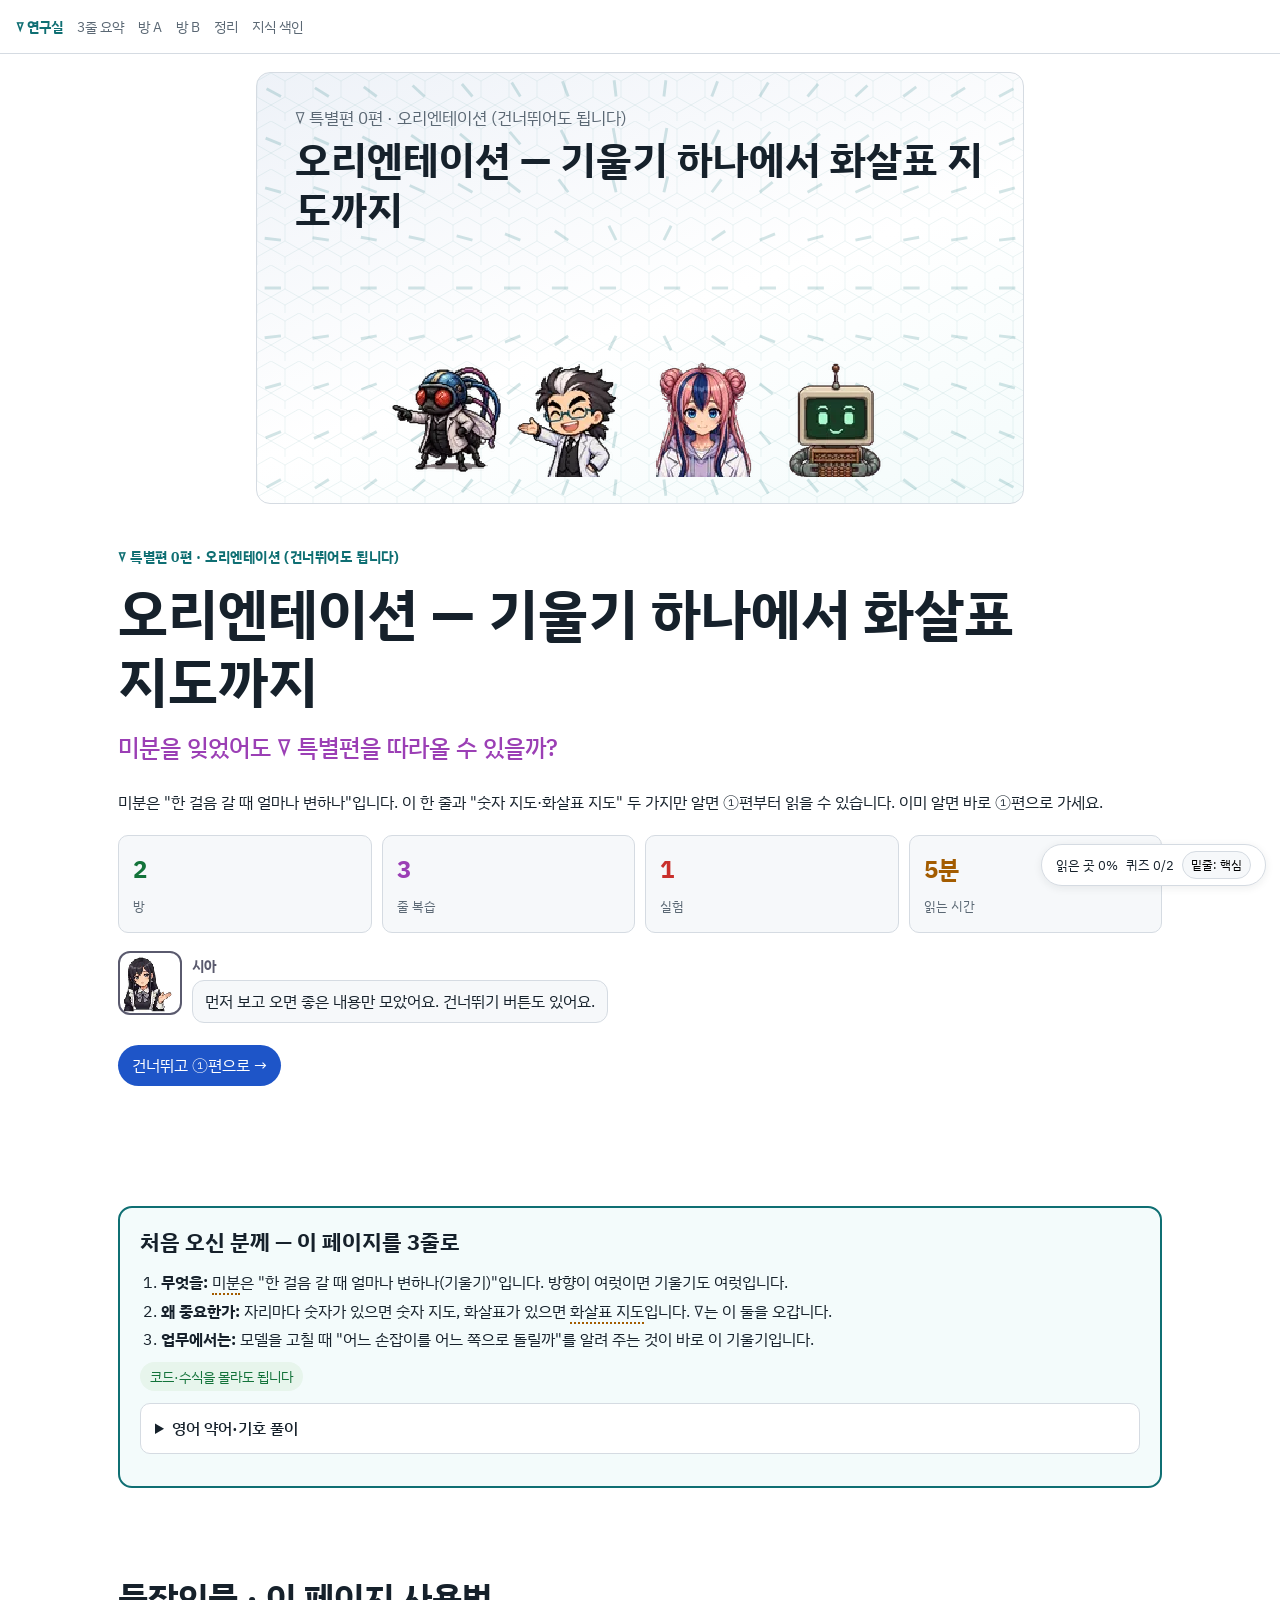
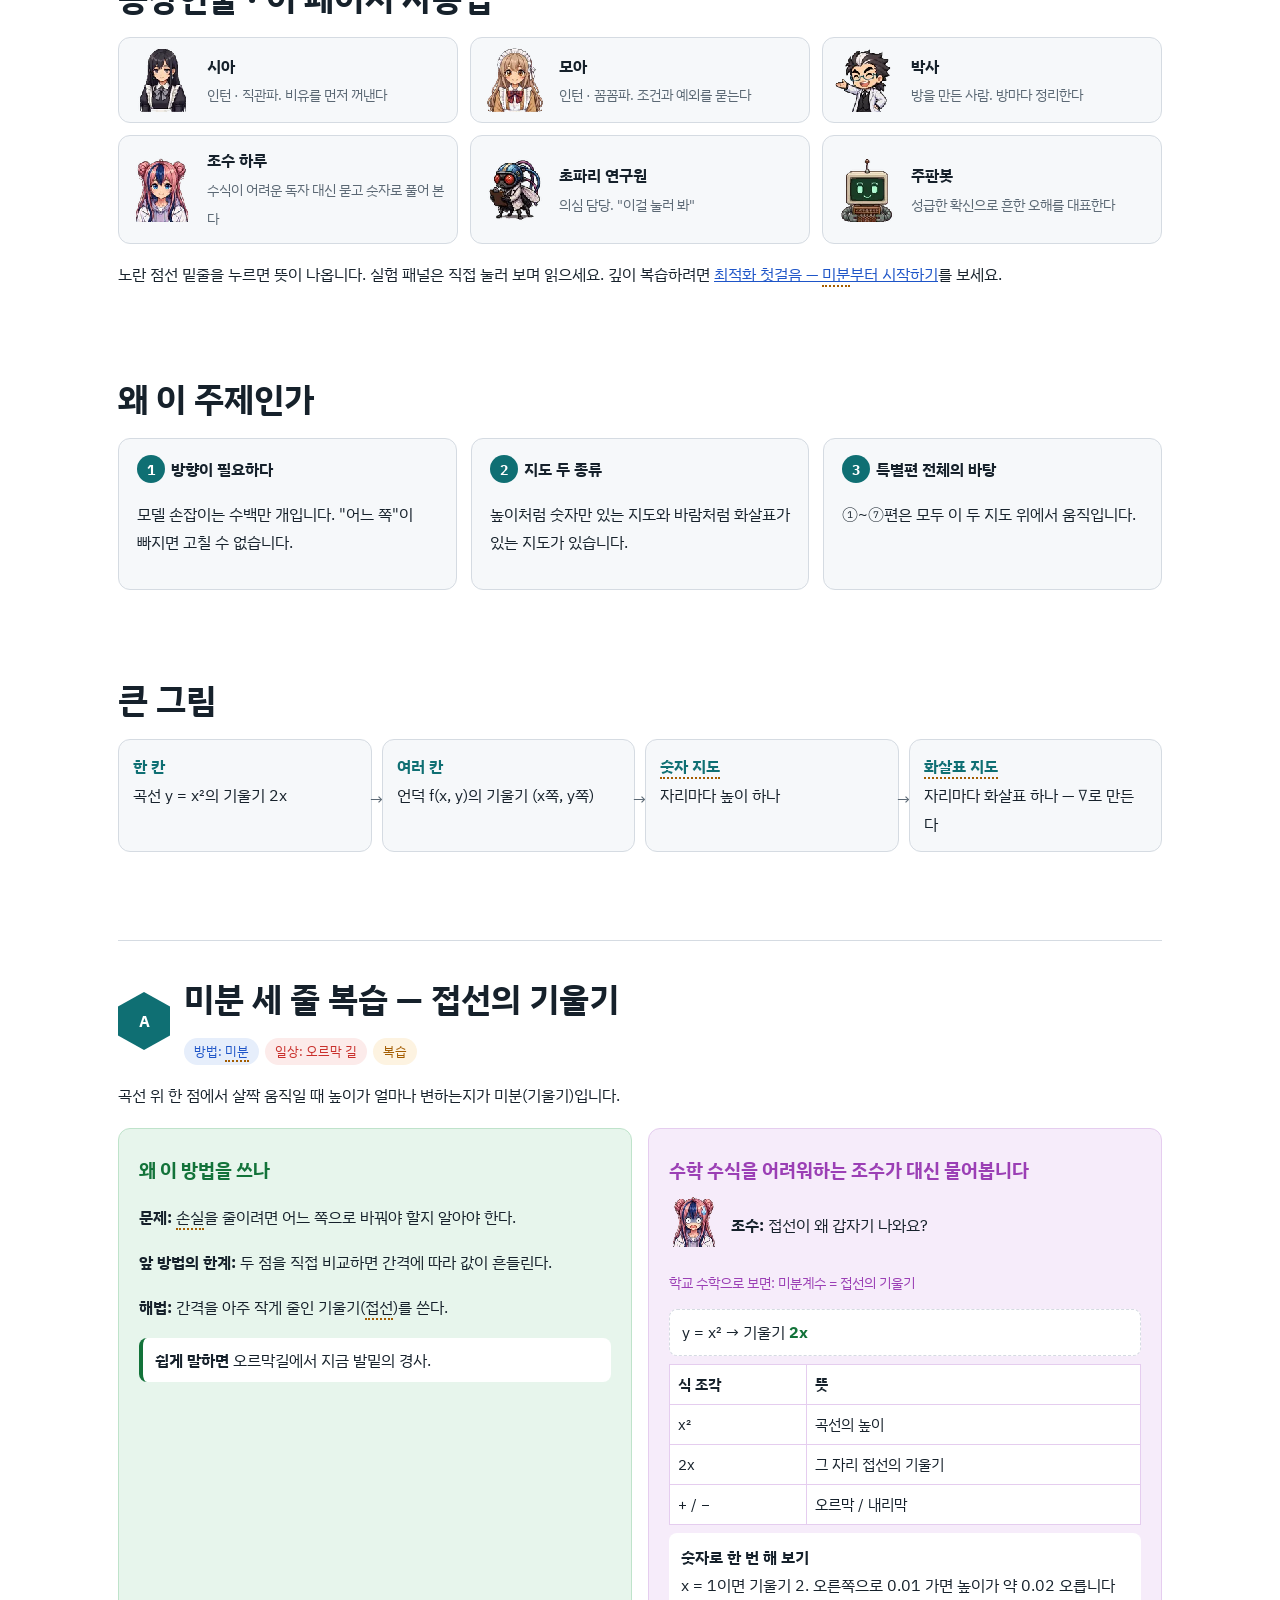
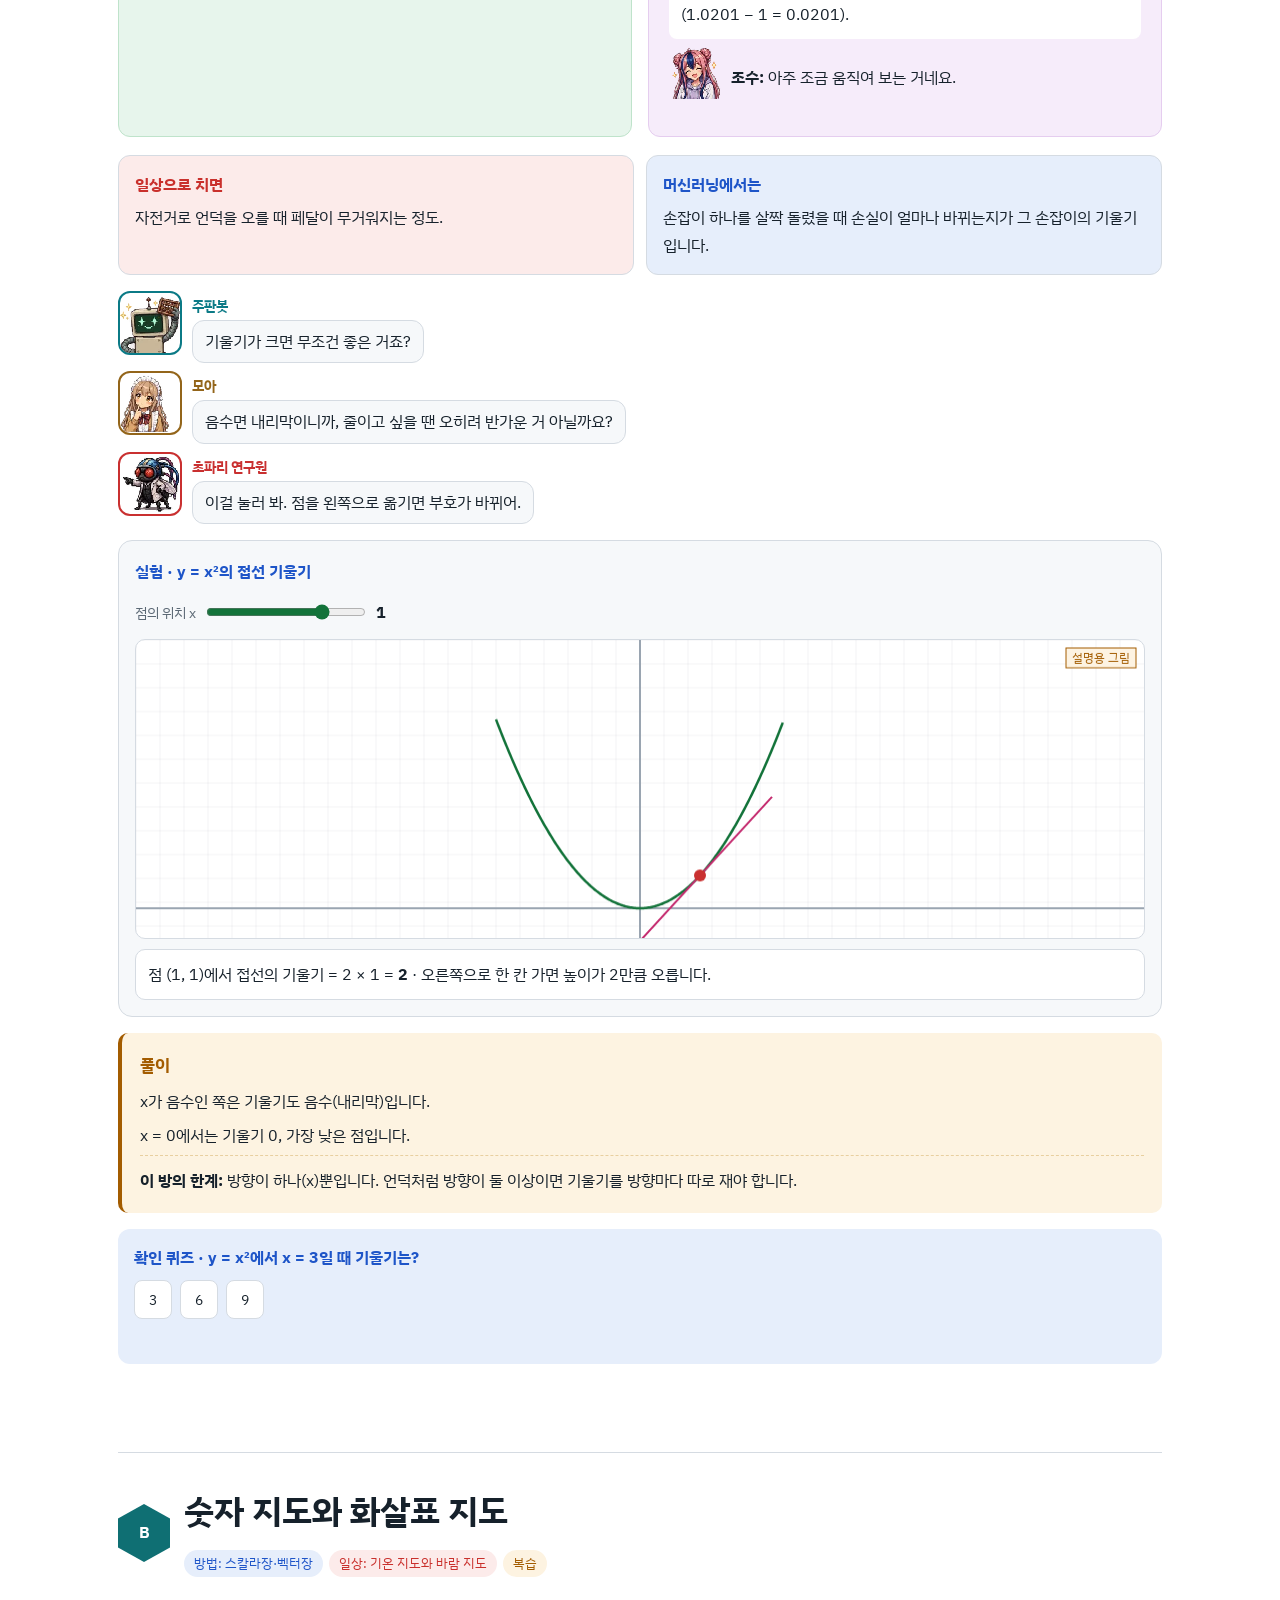
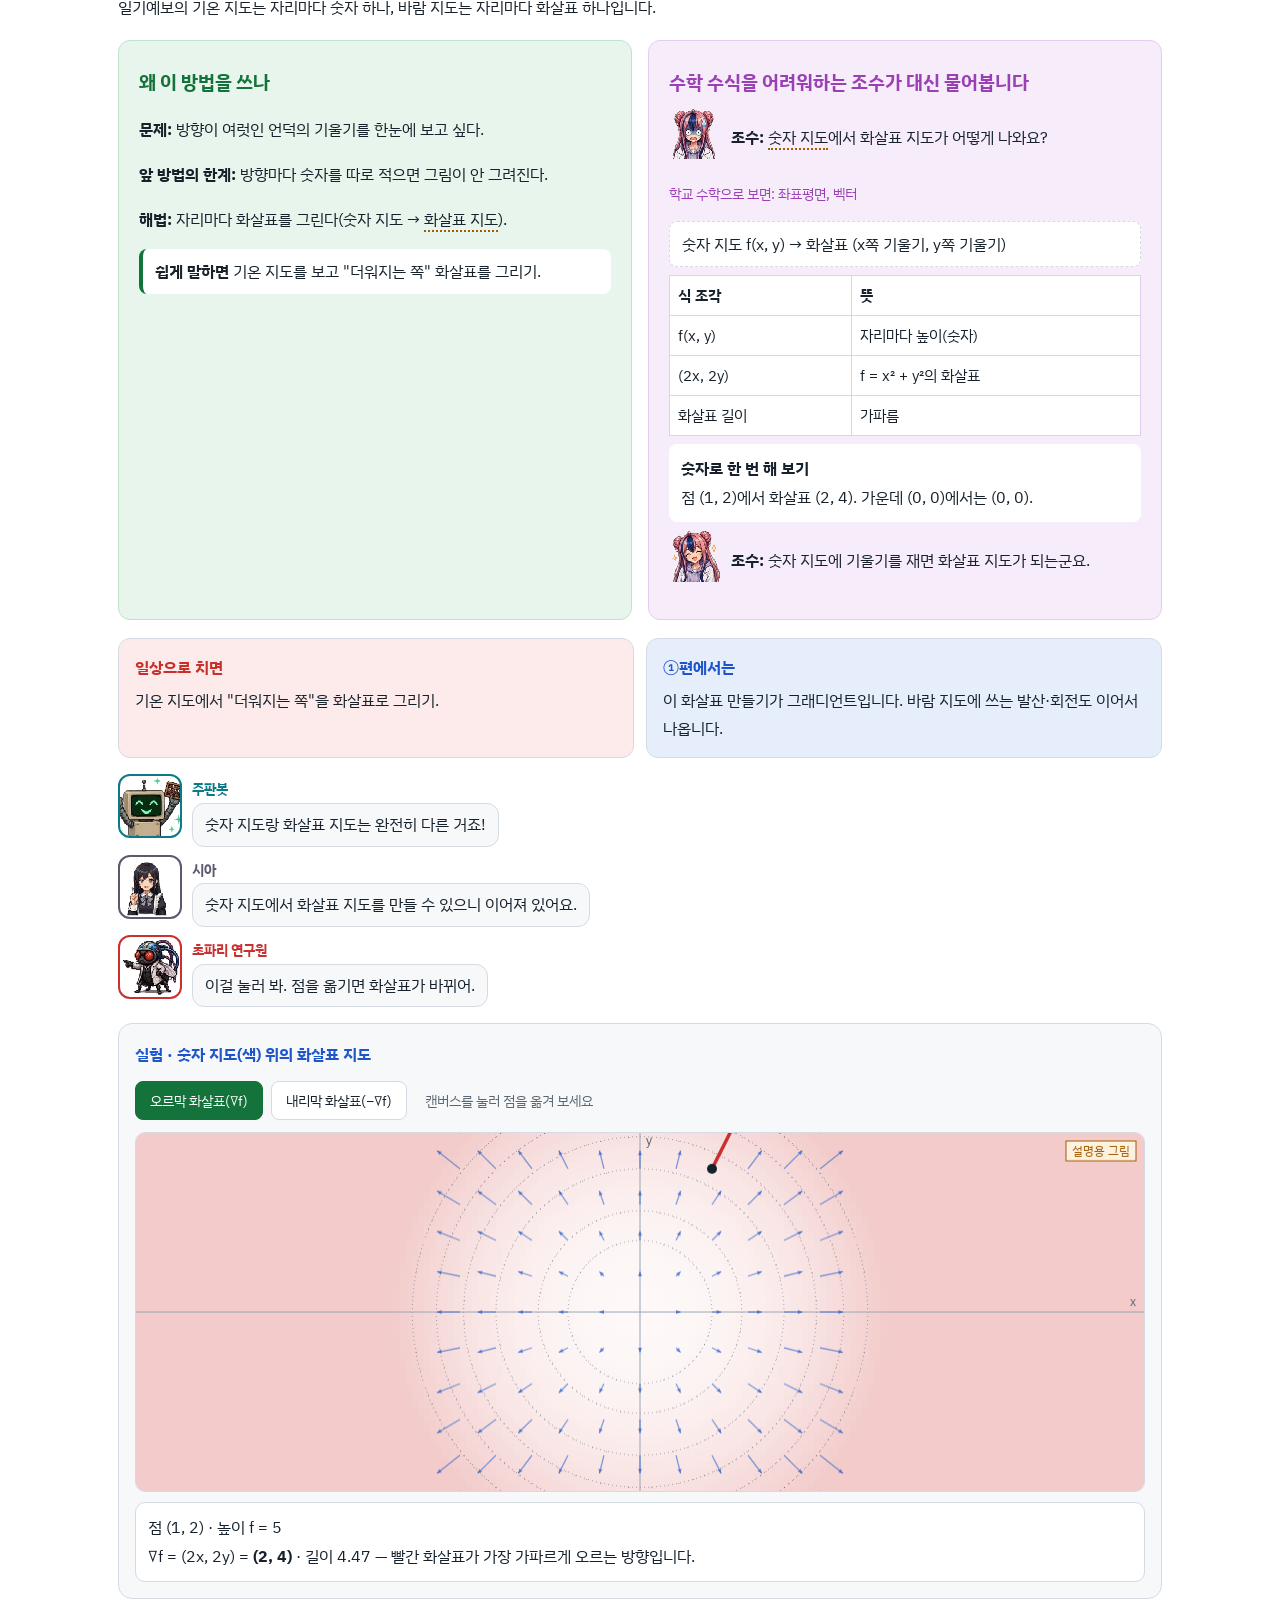
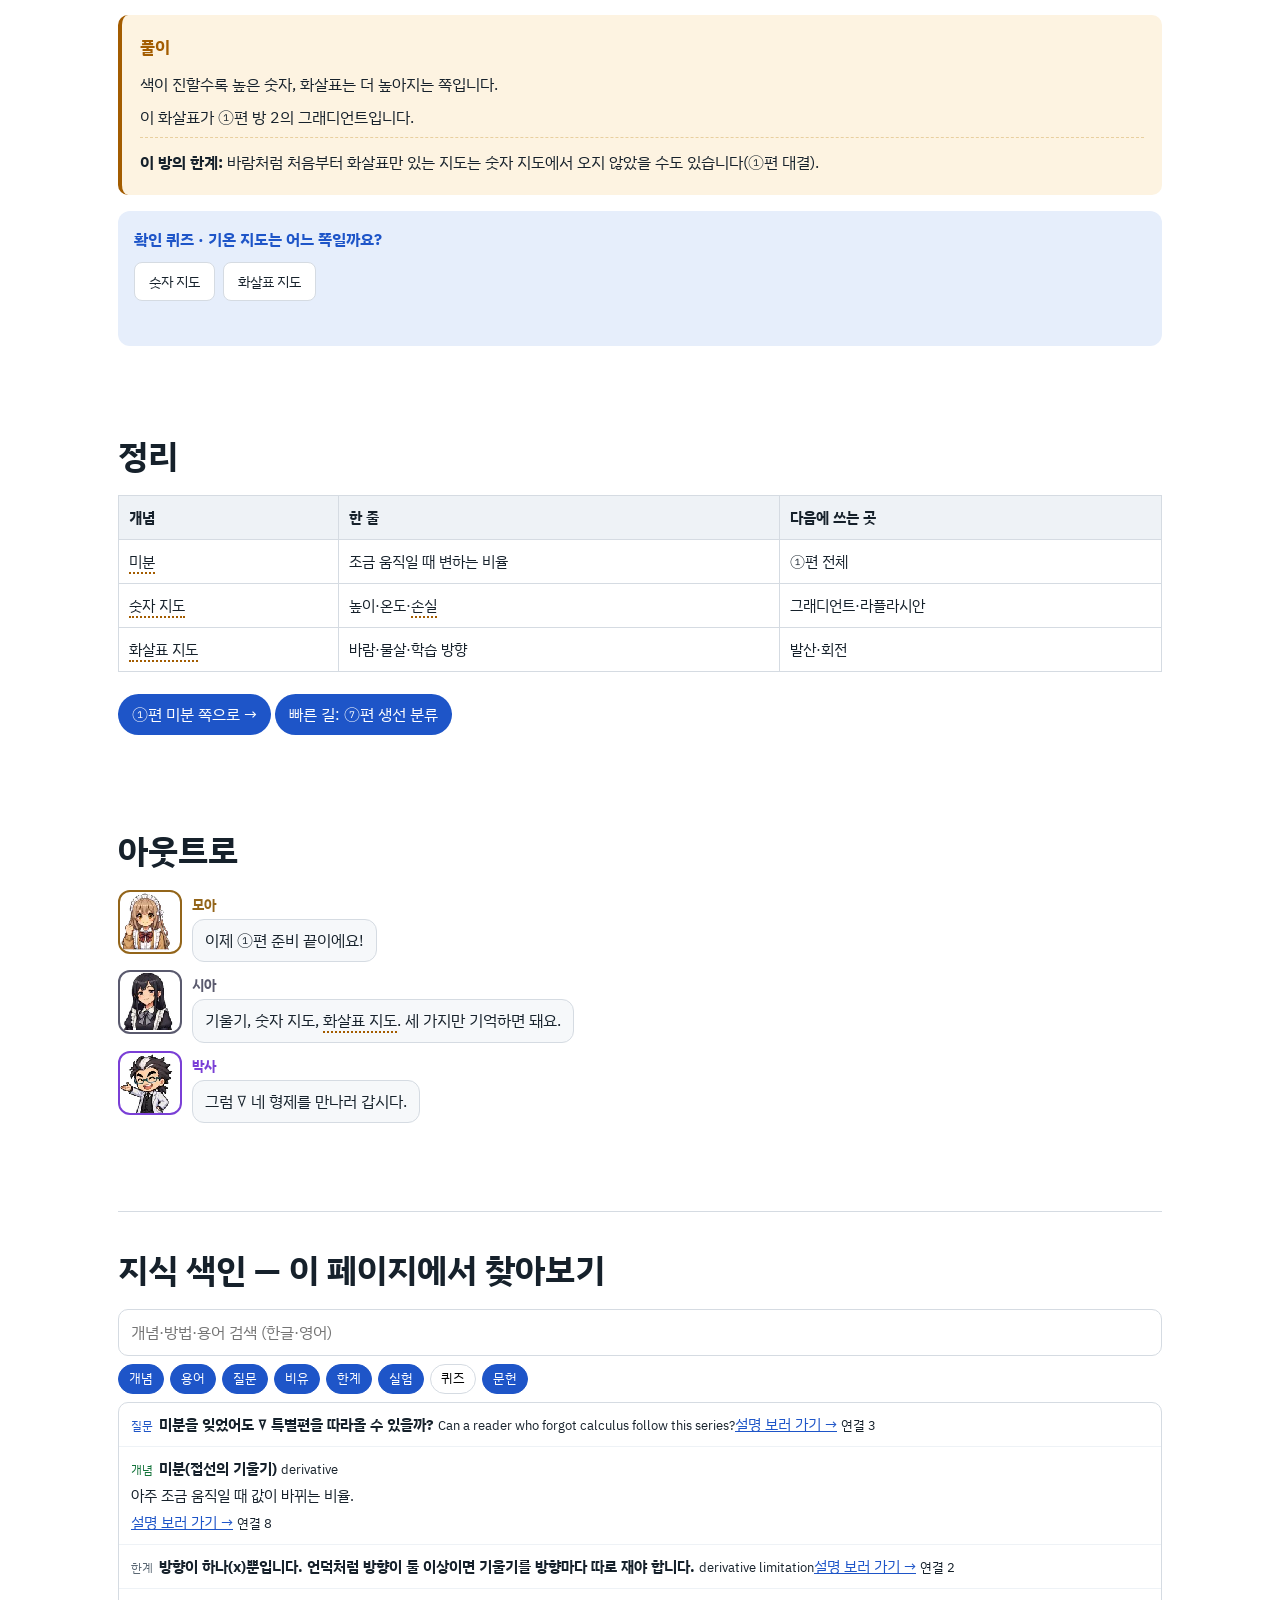
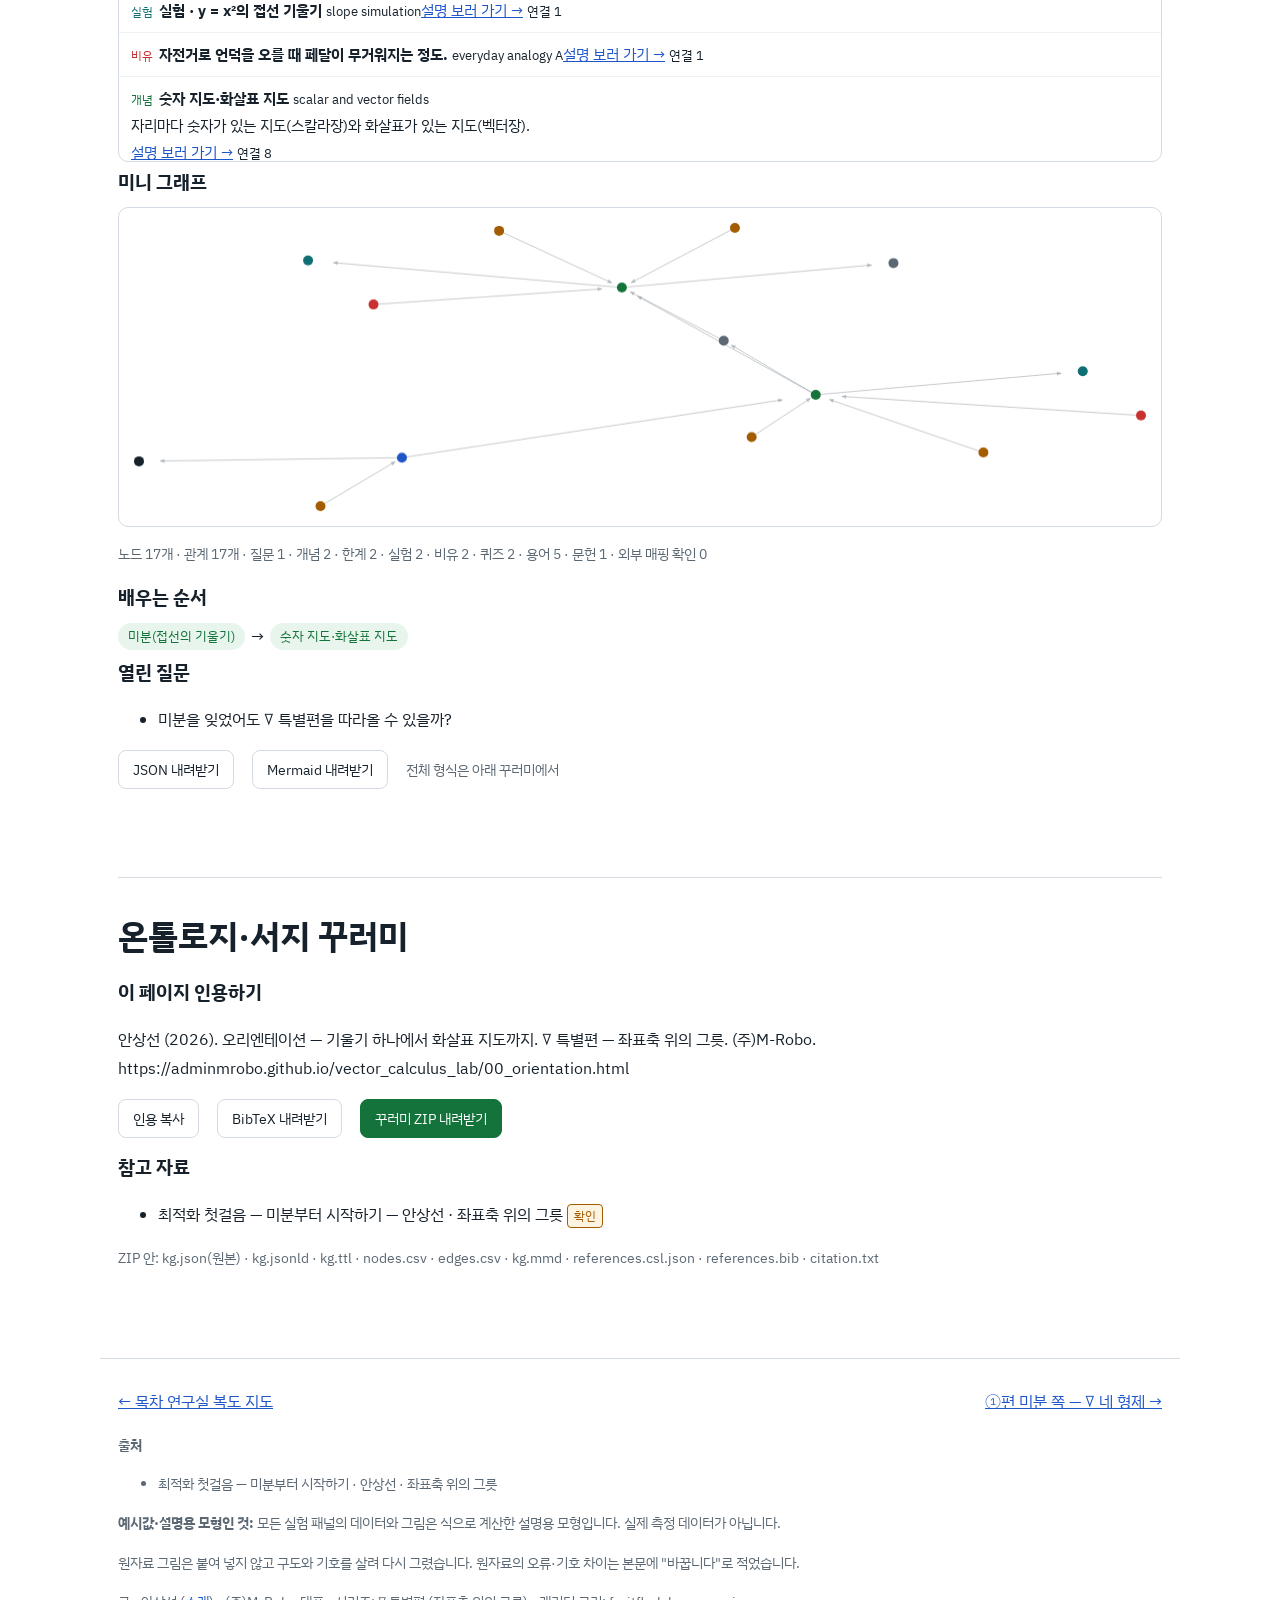
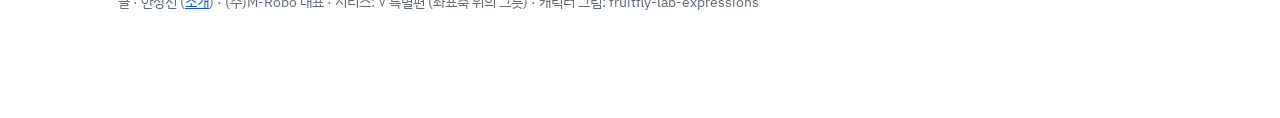
==== commit b00de68d: "표지 지시문·대체 표지를 픽셀풍(16비트 RPG 픽셀아트) 지침에 맞춤" ====
--- a/00_orientation.html
+++ b/00_orientation.html
@@ -30,10 +30,11 @@
 section{margin:88px 0}
 @media (max-width:760px){section{margin:64px 0}}
 .cover{margin:18px auto 0;max-width:1080px;padding:0 18px}
-.cover .frame{position:relative;aspect-ratio:16/9;border:1px solid var(--rule);border-radius:14px;overflow:hidden;background:linear-gradient(135deg,#f3fbfb,#ffffff 55%,#f6ecfa)}
+.cover .frame{position:relative;aspect-ratio:16/9;max-height:48vh;margin:0 auto;border:1px solid var(--rule);border-radius:14px;overflow:hidden;background:url("data:image/svg+xml,%3Csvg xmlns='http://www.w3.org/2000/svg' width='28' height='48' viewBox='0 0 28 48'%3E%3Cpath d='M14 0l14 8v16l-14 8L0 24V8z M14 32l14 8v16 M14 32L0 40v16' fill='none' stroke='%230f6f73' stroke-opacity='.08'/%3E%3C/svg%3E"),linear-gradient(160deg,#eef2f8,#ffffff 55%,#f3fbfb)}
 .cover .frame svg.bgfield{position:absolute;inset:0;width:100%;height:100%}
 .cover .frame .cast4{position:absolute;left:0;right:0;bottom:6%;display:flex;justify-content:center;gap:2%}
-.cover .frame .cast4 img{width:15%;max-width:140px;aspect-ratio:1;image-rendering:auto}
+.cover .frame .cast4 img{width:15%;max-width:140px;aspect-ratio:1;image-rendering:pixelated}
+img[data-who]{image-rendering:pixelated}
 .cover .frame .ttl{position:absolute;left:5%;top:7%;right:5%}
 .cover .frame .ttl b{display:block;font-size:clamp(18px,3.6vw,40px);line-height:1.25}
 .cover .frame .ttl span{font-size:clamp(12px,1.6vw,17px);color:var(--muted)}
@@ -192,7 +193,7 @@
 <nav class="top" aria-label="이 페이지 차례"><a class="logo" href="index.html">∇ 연구실</a><a href="#first">3줄 요약</a><a href="#room-A">방 A</a><a href="#room-B">방 B</a><a href="#summary">정리</a><a href="#kg">지식 색인</a></nav><div class="cover" id="cover"><div class="frame" data-img="cover_00">
 <svg class="bgfield" viewBox="0 0 160 90" preserveAspectRatio="xMidYMid slice" aria-hidden="true"><line x1="5" y1="5" x2="2.0" y2="3.4" stroke="rgba(15,111,115,.18)" stroke-width=".6"/><line x1="5" y1="15" x2="1.8" y2="13.7" stroke="rgba(15,111,115,.18)" stroke-width=".6"/><line x1="5" y1="25" x2="1.7" y2="24.1" stroke="rgba(15,111,115,.18)" stroke-width=".6"/><line x1="5" y1="35" x2="1.6" y2="34.6" stroke="rgba(15,111,115,.18)" stroke-width=".6"/><line x1="5" y1="45" x2="1.6" y2="45.0" stroke="rgba(15,111,115,.18)" stroke-width=".6"/><line x1="5" y1="55" x2="1.6" y2="55.4" stroke="rgba(15,111,115,.18)" stroke-width=".6"/><line x1="5" y1="65" x2="1.7" y2="65.9" stroke="rgba(15,111,115,.18)" stroke-width=".6"/><line x1="5" y1="75" x2="1.8" y2="76.3" stroke="rgba(15,111,115,.18)" stroke-width=".6"/><line x1="5" y1="85" x2="2.0" y2="86.6" stroke="rgba(15,111,115,.18)" stroke-width=".6"/><line x1="15" y1="5" x2="12.1" y2="3.2" stroke="rgba(15,111,115,.18)" stroke-width=".6"/><line x1="15" y1="15" x2="11.9" y2="13.6" stroke="rgba(15,111,115,.18)" stroke-width=".6"/><line x1="15" y1="25" x2="11.8" y2="24.0" stroke="rgba(15,111,115,.18)" stroke-width=".6"/><line x1="15" y1="35" x2="11.6" y2="34.5" stroke="rgba(15,111,115,.18)" stroke-width=".6"/><line x1="15" y1="45" x2="11.6" y2="45.0" stroke="rgba(15,111,115,.18)" stroke-width=".6"/><line x1="15" y1="55" x2="11.6" y2="55.5" stroke="rgba(15,111,115,.18)" stroke-width=".6"/><line x1="15" y1="65" x2="11.8" y2="66.0" stroke="rgba(15,111,115,.18)" stroke-width=".6"/><line x1="15" y1="75" x2="11.9" y2="76.4" stroke="rgba(15,111,115,.18)" stroke-width=".6"/><line x1="15" y1="85" x2="12.1" y2="86.8" stroke="rgba(15,111,115,.18)" stroke-width=".6"/><line x1="25" y1="5" x2="22.3" y2="3.0" stroke="rgba(15,111,115,.18)" stroke-width=".6"/><line x1="25" y1="15" x2="22.0" y2="13.4" stroke="rgba(15,111,115,.18)" stroke-width=".6"/><line x1="25" y1="25" x2="21.8" y2="23.8" stroke="rgba(15,111,115,.18)" stroke-width=".6"/><line x1="25" y1="35" x2="21.7" y2="34.4" stroke="rgba(15,111,115,.18)" stroke-width=".6"/><line x1="25" y1="45" x2="21.6" y2="45.0" stroke="rgba(15,111,115,.18)" stroke-width=".6"/><line x1="25" y1="55" x2="21.7" y2="55.6" stroke="rgba(15,111,115,.18)" stroke-width=".6"/><line x1="25" y1="65" x2="21.8" y2="66.2" stroke="rgba(15,111,115,.18)" stroke-width=".6"/><line x1="25" y1="75" x2="22.0" y2="76.6" stroke="rgba(15,111,115,.18)" stroke-width=".6"/><line x1="25" y1="85" x2="22.3" y2="87.0" stroke="rgba(15,111,115,.18)" stroke-width=".6"/><line x1="35" y1="5" x2="32.5" y2="2.7" stroke="rgba(15,111,115,.18)" stroke-width=".6"/><line x1="35" y1="15" x2="32.2" y2="13.1" stroke="rgba(15,111,115,.18)" stroke-width=".6"/><line x1="35" y1="25" x2="31.9" y2="23.6" stroke="rgba(15,111,115,.18)" stroke-width=".6"/><line x1="35" y1="35" x2="31.7" y2="34.3" stroke="rgba(15,111,115,.18)" stroke-width=".6"/><line x1="35" y1="45" x2="31.6" y2="45.0" stroke="rgba(15,111,115,.18)" stroke-width=".6"/><line x1="35" y1="55" x2="31.7" y2="55.7" stroke="rgba(15,111,115,.18)" stroke-width=".6"/><line x1="35" y1="65" x2="31.9" y2="66.4" stroke="rgba(15,111,115,.18)" stroke-width=".6"/><line x1="35" y1="75" x2="32.2" y2="76.9" stroke="rgba(15,111,115,.18)" stroke-width=".6"/><line x1="35" y1="85" x2="32.5" y2="87.3" stroke="rgba(15,111,115,.18)" stroke-width=".6"/><line x1="45" y1="5" x2="42.8" y2="2.4" stroke="rgba(15,111,115,.18)" stroke-width=".6"/><line x1="45" y1="15" x2="42.4" y2="12.8" stroke="rgba(15,111,115,.18)" stroke-width=".6"/><line x1="45" y1="25" x2="42.0" y2="23.3" stroke="rgba(15,111,115,.18)" stroke-width=".6"/><line x1="45" y1="35" x2="41.7" y2="34.1" stroke="rgba(15,111,115,.18)" stroke-width=".6"/><line x1="45" y1="45" x2="41.6" y2="45.0" stroke="rgba(15,111,115,.18)" stroke-width=".6"/><line x1="45" y1="55" x2="41.7" y2="55.9" stroke="rgba(15,111,115,.18)" stroke-width=".6"/><line x1="45" y1="65" x2="42.0" y2="66.7" stroke="rgba(15,111,115,.18)" stroke-width=".6"/><line x1="45" y1="75" x2="42.4" y2="77.2" stroke="rgba(15,111,115,.18)" stroke-width=".6"/><line x1="45" y1="85" x2="42.8" y2="87.6" stroke="rgba(15,111,115,.18)" stroke-width=".6"/><line x1="55" y1="5" x2="53.2" y2="2.1" stroke="rgba(15,111,115,.18)" stroke-width=".6"/><line x1="55" y1="15" x2="52.8" y2="12.4" stroke="rgba(15,111,115,.18)" stroke-width=".6"/><line x1="55" y1="25" x2="52.3" y2="22.9" stroke="rgba(15,111,115,.18)" stroke-width=".6"/><line x1="55" y1="35" x2="51.8" y2="33.7" stroke="rgba(15,111,115,.18)" stroke-width=".6"/><line x1="55" y1="45" x2="51.6" y2="45.0" stroke="rgba(15,111,115,.18)" stroke-width=".6"/><line x1="55" y1="55" x2="51.8" y2="56.3" stroke="rgba(15,111,115,.18)" stroke-width=".6"/><line x1="55" y1="65" x2="52.3" y2="67.1" stroke="rgba(15,111,115,.18)" stroke-width=".6"/><line x1="55" y1="75" x2="52.8" y2="77.6" stroke="rgba(15,111,115,.18)" stroke-width=".6"/><line x1="55" y1="85" x2="53.2" y2="87.9" stroke="rgba(15,111,115,.18)" stroke-width=".6"/><line x1="65" y1="5" x2="63.8" y2="1.8" stroke="rgba(15,111,115,.18)" stroke-width=".6"/><line x1="65" y1="15" x2="63.5" y2="12.0" stroke="rgba(15,111,115,.18)" stroke-width=".6"/><line x1="65" y1="25" x2="63.0" y2="22.3" stroke="rgba(15,111,115,.18)" stroke-width=".6"/><line x1="65" y1="35" x2="62.2" y2="33.1" stroke="rgba(15,111,115,.18)" stroke-width=".6"/><line x1="65" y1="45" x2="61.6" y2="45.0" stroke="rgba(15,111,115,.18)" stroke-width=".6"/><line x1="65" y1="55" x2="62.2" y2="56.9" stroke="rgba(15,111,115,.18)" stroke-width=".6"/><line x1="65" y1="65" x2="63.0" y2="67.7" stroke="rgba(15,111,115,.18)" stroke-width=".6"/><line x1="65" y1="75" x2="63.5" y2="78.0" stroke="rgba(15,111,115,.18)" stroke-width=".6"/><line x1="65" y1="85" x2="63.8" y2="88.2" stroke="rgba(15,111,115,.18)" stroke-width=".6"/><line x1="75" y1="5" x2="74.6" y2="1.6" stroke="rgba(15,111,115,.18)" stroke-width=".6"/><line x1="75" y1="15" x2="74.4" y2="11.6" stroke="rgba(15,111,115,.18)" stroke-width=".6"/><line x1="75" y1="25" x2="74.2" y2="21.7" stroke="rgba(15,111,115,.18)" stroke-width=".6"/><line x1="75" y1="35" x2="73.5" y2="32.0" stroke="rgba(15,111,115,.18)" stroke-width=".6"/><line x1="75" y1="45" x2="71.6" y2="45.0" stroke="rgba(15,111,115,.18)" stroke-width=".6"/><line x1="75" y1="55" x2="73.5" y2="58.0" stroke="rgba(15,111,115,.18)" stroke-width=".6"/><line x1="75" y1="65" x2="74.2" y2="68.3" stroke="rgba(15,111,115,.18)" stroke-width=".6"/><line x1="75" y1="75" x2="74.4" y2="78.4" stroke="rgba(15,111,115,.18)" stroke-width=".6"/><line x1="75" y1="85" x2="74.6" y2="88.4" stroke="rgba(15,111,115,.18)" stroke-width=".6"/><line x1="85" y1="5" x2="85.4" y2="1.6" stroke="rgba(15,111,115,.18)" stroke-width=".6"/><line x1="85" y1="15" x2="85.6" y2="11.6" stroke="rgba(15,111,115,.18)" stroke-width=".6"/><line x1="85" y1="25" x2="85.8" y2="21.7" stroke="rgba(15,111,115,.18)" stroke-width=".6"/><line x1="85" y1="35" x2="86.5" y2="32.0" stroke="rgba(15,111,115,.18)" stroke-width=".6"/><line x1="85" y1="45" x2="88.4" y2="45.0" stroke="rgba(15,111,115,.18)" stroke-width=".6"/><line x1="85" y1="55" x2="86.5" y2="58.0" stroke="rgba(15,111,115,.18)" stroke-width=".6"/><line x1="85" y1="65" x2="85.8" y2="68.3" stroke="rgba(15,111,115,.18)" stroke-width=".6"/><line x1="85" y1="75" x2="85.6" y2="78.4" stroke="rgba(15,111,115,.18)" stroke-width=".6"/><line x1="85" y1="85" x2="85.4" y2="88.4" stroke="rgba(15,111,115,.18)" stroke-width=".6"/><line x1="95" y1="5" x2="96.2" y2="1.8" stroke="rgba(15,111,115,.18)" stroke-width=".6"/><line x1="95" y1="15" x2="96.5" y2="12.0" stroke="rgba(15,111,115,.18)" stroke-width=".6"/><line x1="95" y1="25" x2="97.0" y2="22.3" stroke="rgba(15,111,115,.18)" stroke-width=".6"/><line x1="95" y1="35" x2="97.8" y2="33.1" stroke="rgba(15,111,115,.18)" stroke-width=".6"/><line x1="95" y1="45" x2="98.4" y2="45.0" stroke="rgba(15,111,115,.18)" stroke-width=".6"/><line x1="95" y1="55" x2="97.8" y2="56.9" stroke="rgba(15,111,115,.18)" stroke-width=".6"/><line x1="95" y1="65" x2="97.0" y2="67.7" stroke="rgba(15,111,115,.18)" stroke-width=".6"/><line x1="95" y1="75" x2="96.5" y2="78.0" stroke="rgba(15,111,115,.18)" stroke-width=".6"/><line x1="95" y1="85" x2="96.2" y2="88.2" stroke="rgba(15,111,115,.18)" stroke-width=".6"/><line x1="105" y1="5" x2="106.8" y2="2.1" stroke="rgba(15,111,115,.18)" stroke-width=".6"/><line x1="105" y1="15" x2="107.2" y2="12.4" stroke="rgba(15,111,115,.18)" stroke-width=".6"/><line x1="105" y1="25" x2="107.7" y2="22.9" stroke="rgba(15,111,115,.18)" stroke-width=".6"/><line x1="105" y1="35" x2="108.2" y2="33.7" stroke="rgba(15,111,115,.18)" stroke-width=".6"/><line x1="105" y1="45" x2="108.4" y2="45.0" stroke="rgba(15,111,115,.18)" stroke-width=".6"/><line x1="105" y1="55" x2="108.2" y2="56.3" stroke="rgba(15,111,115,.18)" stroke-width=".6"/><line x1="105" y1="65" x2="107.7" y2="67.1" stroke="rgba(15,111,115,.18)" stroke-width=".6"/><line x1="105" y1="75" x2="107.2" y2="77.6" stroke="rgba(15,111,115,.18)" stroke-width=".6"/><line x1="105" y1="85" x2="106.8" y2="87.9" stroke="rgba(15,111,115,.18)" stroke-width=".6"/><line x1="115" y1="5" x2="117.2" y2="2.4" stroke="rgba(15,111,115,.18)" stroke-width=".6"/><line x1="115" y1="15" x2="117.6" y2="12.8" stroke="rgba(15,111,115,.18)" stroke-width=".6"/><line x1="115" y1="25" x2="118.0" y2="23.3" stroke="rgba(15,111,115,.18)" stroke-width=".6"/><line x1="115" y1="35" x2="118.3" y2="34.1" stroke="rgba(15,111,115,.18)" stroke-width=".6"/><line x1="115" y1="45" x2="118.4" y2="45.0" stroke="rgba(15,111,115,.18)" stroke-width=".6"/><line x1="115" y1="55" x2="118.3" y2="55.9" stroke="rgba(15,111,115,.18)" stroke-width=".6"/><line x1="115" y1="65" x2="118.0" y2="66.7" stroke="rgba(15,111,115,.18)" stroke-width=".6"/><line x1="115" y1="75" x2="117.6" y2="77.2" stroke="rgba(15,111,115,.18)" stroke-width=".6"/><line x1="115" y1="85" x2="117.2" y2="87.6" stroke="rgba(15,111,115,.18)" stroke-width=".6"/><line x1="125" y1="5" x2="127.5" y2="2.7" stroke="rgba(15,111,115,.18)" stroke-width=".6"/><line x1="125" y1="15" x2="127.8" y2="13.1" stroke="rgba(15,111,115,.18)" stroke-width=".6"/><line x1="125" y1="25" x2="128.1" y2="23.6" stroke="rgba(15,111,115,.18)" stroke-width=".6"/><line x1="125" y1="35" x2="128.3" y2="34.3" stroke="rgba(15,111,115,.18)" stroke-width=".6"/><line x1="125" y1="45" x2="128.4" y2="45.0" stroke="rgba(15,111,115,.18)" stroke-width=".6"/><line x1="125" y1="55" x2="128.3" y2="55.7" stroke="rgba(15,111,115,.18)" stroke-width=".6"/><line x1="125" y1="65" x2="128.1" y2="66.4" stroke="rgba(15,111,115,.18)" stroke-width=".6"/><line x1="125" y1="75" x2="127.8" y2="76.9" stroke="rgba(15,111,115,.18)" stroke-width=".6"/><line x1="125" y1="85" x2="127.5" y2="87.3" stroke="rgba(15,111,115,.18)" stroke-width=".6"/><line x1="135" y1="5" x2="137.7" y2="3.0" stroke="rgba(15,111,115,.18)" stroke-width=".6"/><line x1="135" y1="15" x2="138.0" y2="13.4" stroke="rgba(15,111,115,.18)" stroke-width=".6"/><line x1="135" y1="25" x2="138.2" y2="23.8" stroke="rgba(15,111,115,.18)" stroke-width=".6"/><line x1="135" y1="35" x2="138.3" y2="34.4" stroke="rgba(15,111,115,.18)" stroke-width=".6"/><line x1="135" y1="45" x2="138.4" y2="45.0" stroke="rgba(15,111,115,.18)" stroke-width=".6"/><line x1="135" y1="55" x2="138.3" y2="55.6" stroke="rgba(15,111,115,.18)" stroke-width=".6"/><line x1="135" y1="65" x2="138.2" y2="66.2" stroke="rgba(15,111,115,.18)" stroke-width=".6"/><line x1="135" y1="75" x2="138.0" y2="76.6" stroke="rgba(15,111,115,.18)" stroke-width=".6"/><line x1="135" y1="85" x2="137.7" y2="87.0" stroke="rgba(15,111,115,.18)" stroke-width=".6"/><line x1="145" y1="5" x2="147.9" y2="3.2" stroke="rgba(15,111,115,.18)" stroke-width=".6"/><line x1="145" y1="15" x2="148.1" y2="13.6" stroke="rgba(15,111,115,.18)" stroke-width=".6"/><line x1="145" y1="25" x2="148.2" y2="24.0" stroke="rgba(15,111,115,.18)" stroke-width=".6"/><line x1="145" y1="35" x2="148.4" y2="34.5" stroke="rgba(15,111,115,.18)" stroke-width=".6"/><line x1="145" y1="45" x2="148.4" y2="45.0" stroke="rgba(15,111,115,.18)" stroke-width=".6"/><line x1="145" y1="55" x2="148.4" y2="55.5" stroke="rgba(15,111,115,.18)" stroke-width=".6"/><line x1="145" y1="65" x2="148.2" y2="66.0" stroke="rgba(15,111,115,.18)" stroke-width=".6"/><line x1="145" y1="75" x2="148.1" y2="76.4" stroke="rgba(15,111,115,.18)" stroke-width=".6"/><line x1="145" y1="85" x2="147.9" y2="86.8" stroke="rgba(15,111,115,.18)" stroke-width=".6"/><line x1="155" y1="5" x2="158.0" y2="3.4" stroke="rgba(15,111,115,.18)" stroke-width=".6"/><line x1="155" y1="15" x2="158.2" y2="13.7" stroke="rgba(15,111,115,.18)" stroke-width=".6"/><line x1="155" y1="25" x2="158.3" y2="24.1" stroke="rgba(15,111,115,.18)" stroke-width=".6"/><line x1="155" y1="35" x2="158.4" y2="34.6" stroke="rgba(15,111,115,.18)" stroke-width=".6"/><line x1="155" y1="45" x2="158.4" y2="45.0" stroke="rgba(15,111,115,.18)" stroke-width=".6"/><line x1="155" y1="55" x2="158.4" y2="55.4" stroke="rgba(15,111,115,.18)" stroke-width=".6"/><line x1="155" y1="65" x2="158.3" y2="65.9" stroke="rgba(15,111,115,.18)" stroke-width=".6"/><line x1="155" y1="75" x2="158.2" y2="76.3" stroke="rgba(15,111,115,.18)" stroke-width=".6"/><line x1="155" y1="85" x2="158.0" y2="86.6" stroke="rgba(15,111,115,.18)" stroke-width=".6"/></svg>
 <div class="ttl"><span>∇ 특별편 0편 · 오리엔테이션 (건너뛰어도 됩니다)</span><b>오리엔테이션 — 기울기 하나에서 화살표 지도까지</b></div>
-<div class="cast4"><img class="c" data-who="doc" data-mood="front" alt="" aria-hidden="true"><img class="c" data-who="asst" data-mood="smile" alt="" aria-hidden="true"><img class="c" data-who="fly" data-mood="point" alt="" aria-hidden="true"><img class="c" data-who="robo" data-mood="smile" alt="" aria-hidden="true"></div></div></div><main><header class="hero" id="top"><div class="kicker">∇ 특별편 0편 · 오리엔테이션 (건너뛰어도 됩니다)</div><h1>오리엔테이션 — 기울기 하나에서 화살표 지도까지</h1><p class="q">미분을 잊었어도 ∇ 특별편을 따라올 수 있을까?</p><p>미분은 "한 걸음 갈 때 얼마나 변하나"입니다. 이 한 줄과 "숫자 지도·화살표 지도" 두 가지만 알면 ①편부터 읽을 수 있습니다. 이미 알면 바로 ①편으로 가세요.</p>
+<div class="cast4"><img class="c" data-who="fly" data-mood="point" alt="" aria-hidden="true"><img class="c" data-who="doc" data-mood="front" alt="" aria-hidden="true"><img class="c" data-who="asst" data-mood="smile" alt="" aria-hidden="true"><img class="c" data-who="robo" data-mood="smile" alt="" aria-hidden="true"></div></div></div><main><header class="hero" id="top"><div class="kicker">∇ 특별편 0편 · 오리엔테이션 (건너뛰어도 됩니다)</div><h1>오리엔테이션 — 기울기 하나에서 화살표 지도까지</h1><p class="q">미분을 잊었어도 ∇ 특별편을 따라올 수 있을까?</p><p>미분은 "한 걸음 갈 때 얼마나 변하나"입니다. 이 한 줄과 "숫자 지도·화살표 지도" 두 가지만 알면 ①편부터 읽을 수 있습니다. 이미 알면 바로 ①편으로 가세요.</p>
 <div class="kpis"><div class="kpi g"><b>2</b><span>방</span></div><div class="kpi m"><b>3</b><span>줄 복습</span></div><div class="kpi r"><b>1</b><span>실험</span></div><div class="kpi a"><b>5분</b><span>읽는 시간</span></div></div><div class="say" data-who="sia"><img class="who" data-who="sia" data-mood="guide" alt="" aria-hidden="true"><div><b class="name">시아</b><p>먼저 보고 오면 좋은 내용만 모았어요. 건너뛰기 버튼도 있어요.</p></div></div><p><a class="skip" href="01_differential.html">건너뛰고 ①편으로 →</a></p></header><section id="first" class="three"><h2>처음 오신 분께 — 이 페이지를 3줄로</h2><ol><li><b>무엇을:</b> 미분은 "한 걸음 갈 때 얼마나 변하나(기울기)"입니다. 방향이 여럿이면 기울기도 여럿입니다.</li><li><b>왜 중요한가:</b> 자리마다 숫자가 있으면 숫자 지도, 화살표가 있으면 화살표 지도입니다. ∇는 이 둘을 오갑니다.</li><li><b>업무에서는:</b> 모델을 고칠 때 "어느 손잡이를 어느 쪽으로 돌릴까"를 알려 주는 것이 바로 이 기울기입니다.</li></ol>
 <span class="nocode">코드·수식을 몰라도 됩니다</span><details><summary>영어 약어·기호 풀이</summary><ul><li><b>기울기</b> — 한 걸음 갈 때 바뀌는 양</li><li><b>스칼라장</b> — 숫자 지도</li><li><b>벡터장</b> — 화살표 지도</li></ul></details></section>
 <section id="cast"><h2>등장인물 · 이 페이지 사용법</h2><div class="cast"><div class="c"><img class="" data-who="sia" data-mood="smile" alt="" aria-hidden="true" width="64" height="64"><div><b>시아</b><span>인턴 · 직관파. 비유를 먼저 꺼낸다</span></div></div><div class="c"><img class="" data-who="moa" data-mood="smile" alt="" aria-hidden="true" width="64" height="64"><div><b>모아</b><span>인턴 · 꼼꼼파. 조건과 예외를 묻는다</span></div></div><div class="c"><img class="" data-who="doc" data-mood="front" alt="" aria-hidden="true" width="64" height="64"><div><b>박사</b><span>방을 만든 사람. 방마다 정리한다</span></div></div><div class="c"><img class="" data-who="asst" data-mood="smile" alt="" aria-hidden="true" width="64" height="64"><div><b>조수 하루</b><span>수식이 어려운 독자 대신 묻고 숫자로 풀어 본다</span></div></div><div class="c"><img class="" data-who="fly" data-mood="clip" alt="" aria-hidden="true" width="64" height="64"><div><b>초파리 연구원</b><span>의심 담당. "이걸 눌러 봐"</span></div></div><div class="c"><img class="" data-who="robo" data-mood="smile" alt="" aria-hidden="true" width="64" height="64"><div><b>주판봇</b><span>성급한 확신으로 흔한 오해를 대표한다</span></div></div></div><p>노란 점선 밑줄을 누르면 뜻이 나옵니다. 실험 패널은 직접 눌러 보며 읽으세요. 깊이 복습하려면 <a href="https://adminmrobo.github.io/optimization_3d_map/">최적화 첫걸음 — 미분부터 시작하기</a>를 보세요.</p></section>
@@ -220,7 +221,7 @@
 <p><b>예시값·설명용 모형인 것:</b> 모든 실험 패널의 데이터와 그림은 식으로 계산한 설명용 모형입니다. 실제 측정 데이터가 아닙니다.</p>
 <p>원자료 그림은 붙여 넣지 않고 구도와 기호를 살려 다시 그렸습니다. 원자료의 오류·기호 차이는 본문에 "바꿉니다"로 적었습니다.</p>
 <p>글 · 안상선 (<a href="https://adminmrobo.github.io/who_am_i/who_am_i.html">소개</a>) · (주)M-Robo 대표 · 시리즈: ∇ 특별편 (좌표축 위의 그릇) · 캐릭터 그림: fruitfly-lab-expressions</p></footer>
-<script>var SPRITE={"sia_e13": "[data-uri]", "sia_e07": "[data-uri]", "sia_e08": "[data-uri]", "moa_e09": "[data-uri]", "asst_e24": "[data-uri]", "asst_e13": "[data-uri]", "fly_e08": "[data-uri]", "fly_e10": "[data-uri]", "sia_e16": "[data-uri]", "robo_e12": "[data-uri]", "robo_e16": "[data-uri]", "robo_e13": "[data-uri]", "doc_e08": "[data-uri]", "moa_e13": "[data-uri]", "asst_e01": "[data-uri]", "moa_e12": "[data-uri]"};var LAB_ALIAS={"sia_smile": "sia_e13", "sia_explain": "sia_e07", "sia_guide": "sia_e08", "moa_think": "moa_e09", "asst_shock": "asst_e24", "asst_smile": "asst_e13", "fly_point": "fly_e08", "fly_clip": "fly_e10", "sia_proud": "sia_e16", "robo_happy": "robo_e12", "robo_coin": "robo_e16", "robo_smile": "robo_e13", "doc_front": "doc_e08", "moa_smile": "moa_e13", "asst_spark": "asst_e01", "moa_cheer": "moa_e12"};</script>
+<script>var SPRITE={"robo_e16": "[data-uri]", "robo_e13": "[data-uri]", "doc_e08": "[data-uri]", "moa_e13": "[data-uri]", "moa_e09": "[data-uri]", "robo_e12": "[data-uri]", "fly_e10": "[data-uri]", "fly_e08": "[data-uri]", "moa_e12": "[data-uri]", "sia_e07": "[data-uri]", "asst_e01": "[data-uri]", "sia_e08": "[data-uri]", "asst_e13": "[data-uri]", "sia_e16": "[data-uri]", "sia_e13": "[data-uri]", "asst_e24": "[data-uri]"};var LAB_ALIAS={"robo_coin": "robo_e16", "robo_smile": "robo_e13", "doc_front": "doc_e08", "moa_smile": "moa_e13", "moa_think": "moa_e09", "robo_happy": "robo_e12", "fly_clip": "fly_e10", "fly_point": "fly_e08", "moa_cheer": "moa_e12", "sia_explain": "sia_e07", "asst_spark": "asst_e01", "sia_guide": "sia_e08", "asst_smile": "asst_e13", "sia_proud": "sia_e16", "sia_smile": "sia_e13", "asst_shock": "asst_e24"};</script>
 <script>/* 연구실 공용 모듈 (vector_calculus_lab) — 외부 라이브러리 없음, 브라우저 저장소 없음 */
 var REDUCE=window.matchMedia&&window.matchMedia('(prefers-reduced-motion: reduce)').matches;
 function rng(a){return function(){a|=0;a=a+0x6D2B79F5|0;var t=Math.imul(a^a>>>15,1|a);t=t+Math.imul(t^t>>>7,61|t)^t;return((t^t>>>14)>>>0)/4294967296}}
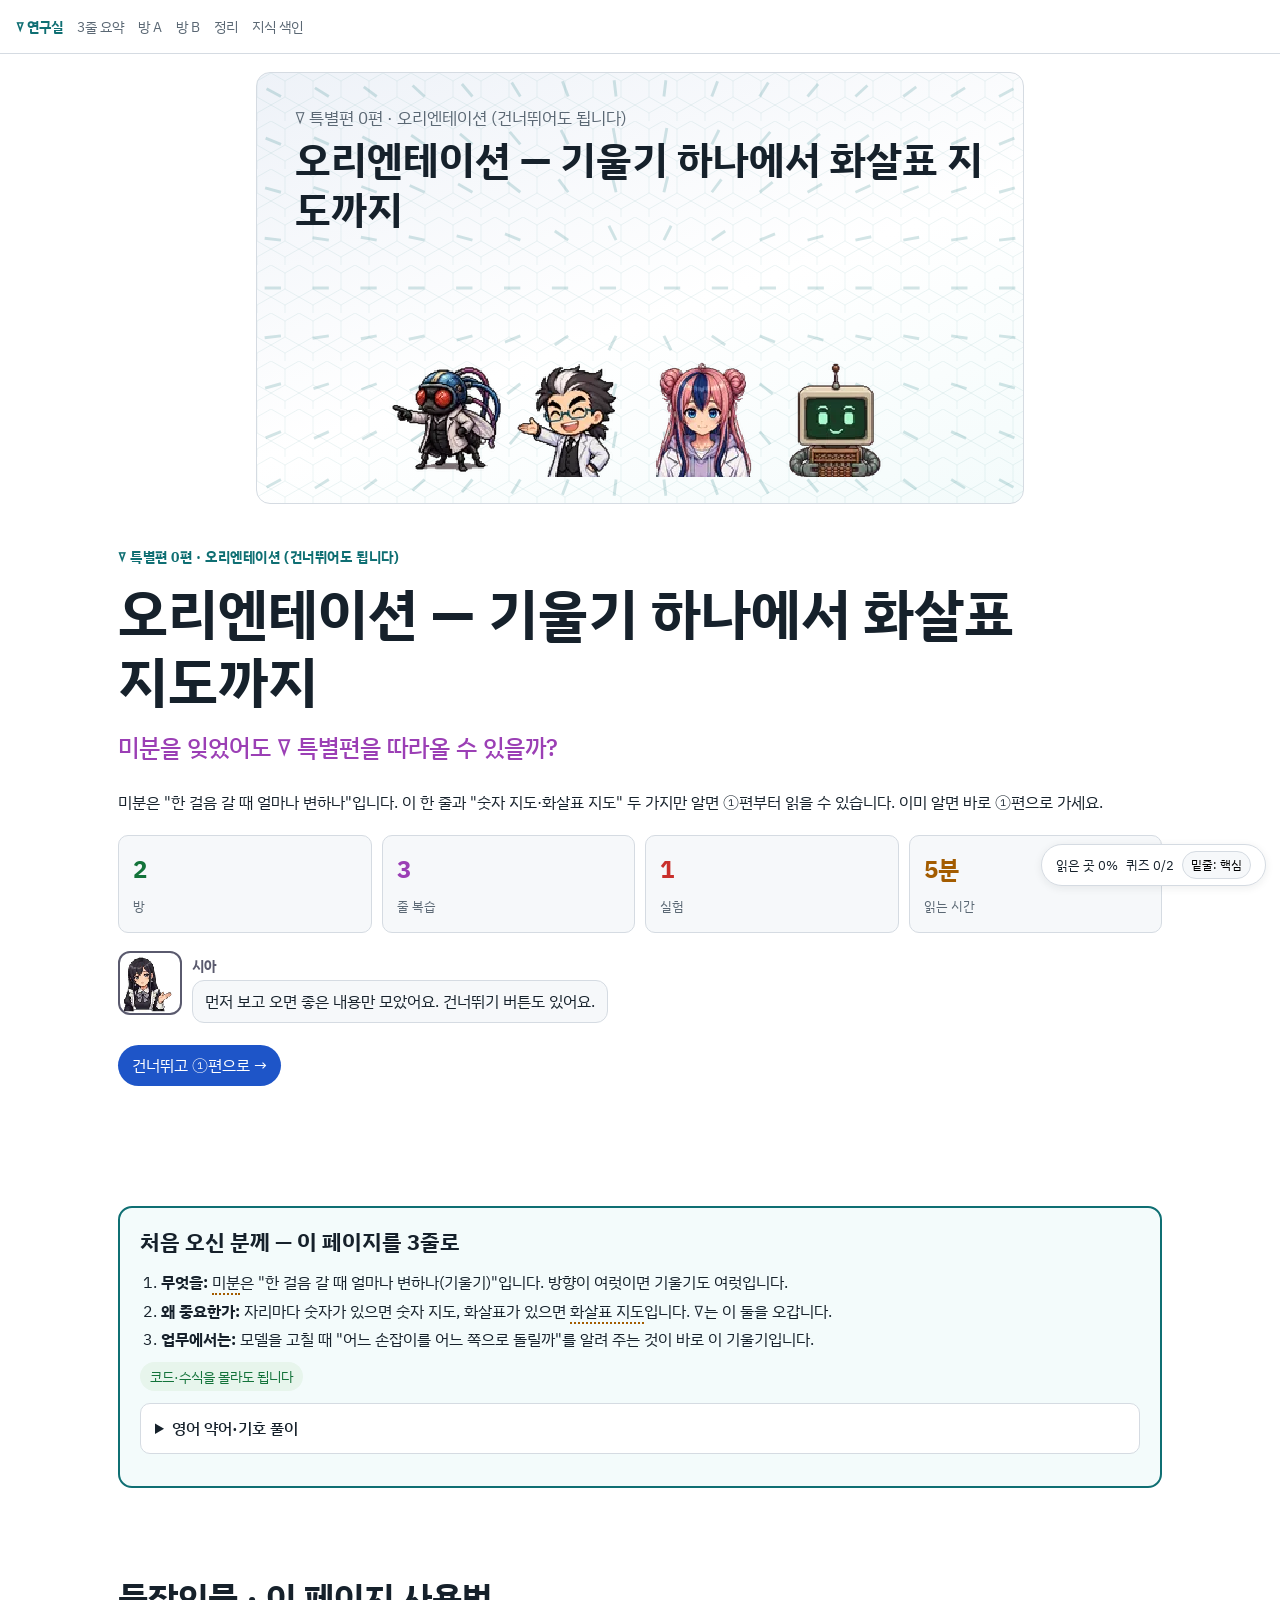
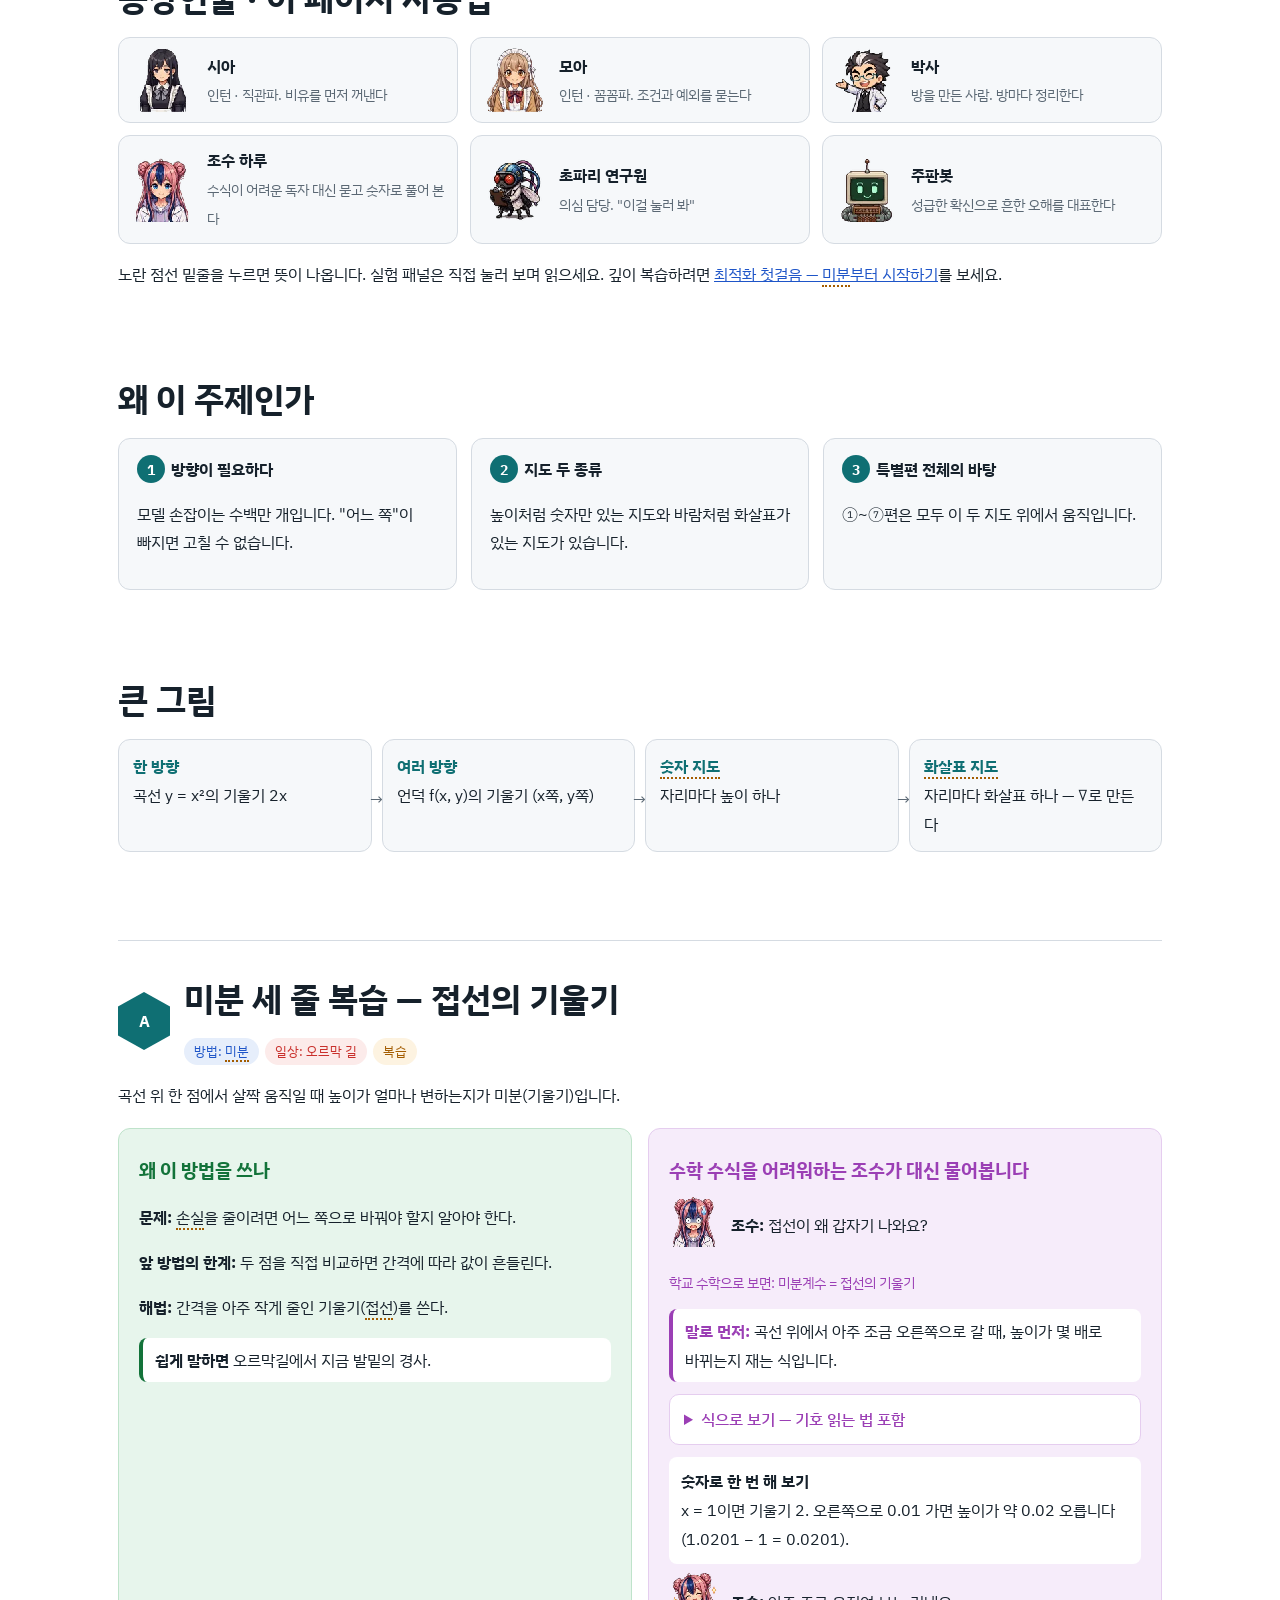
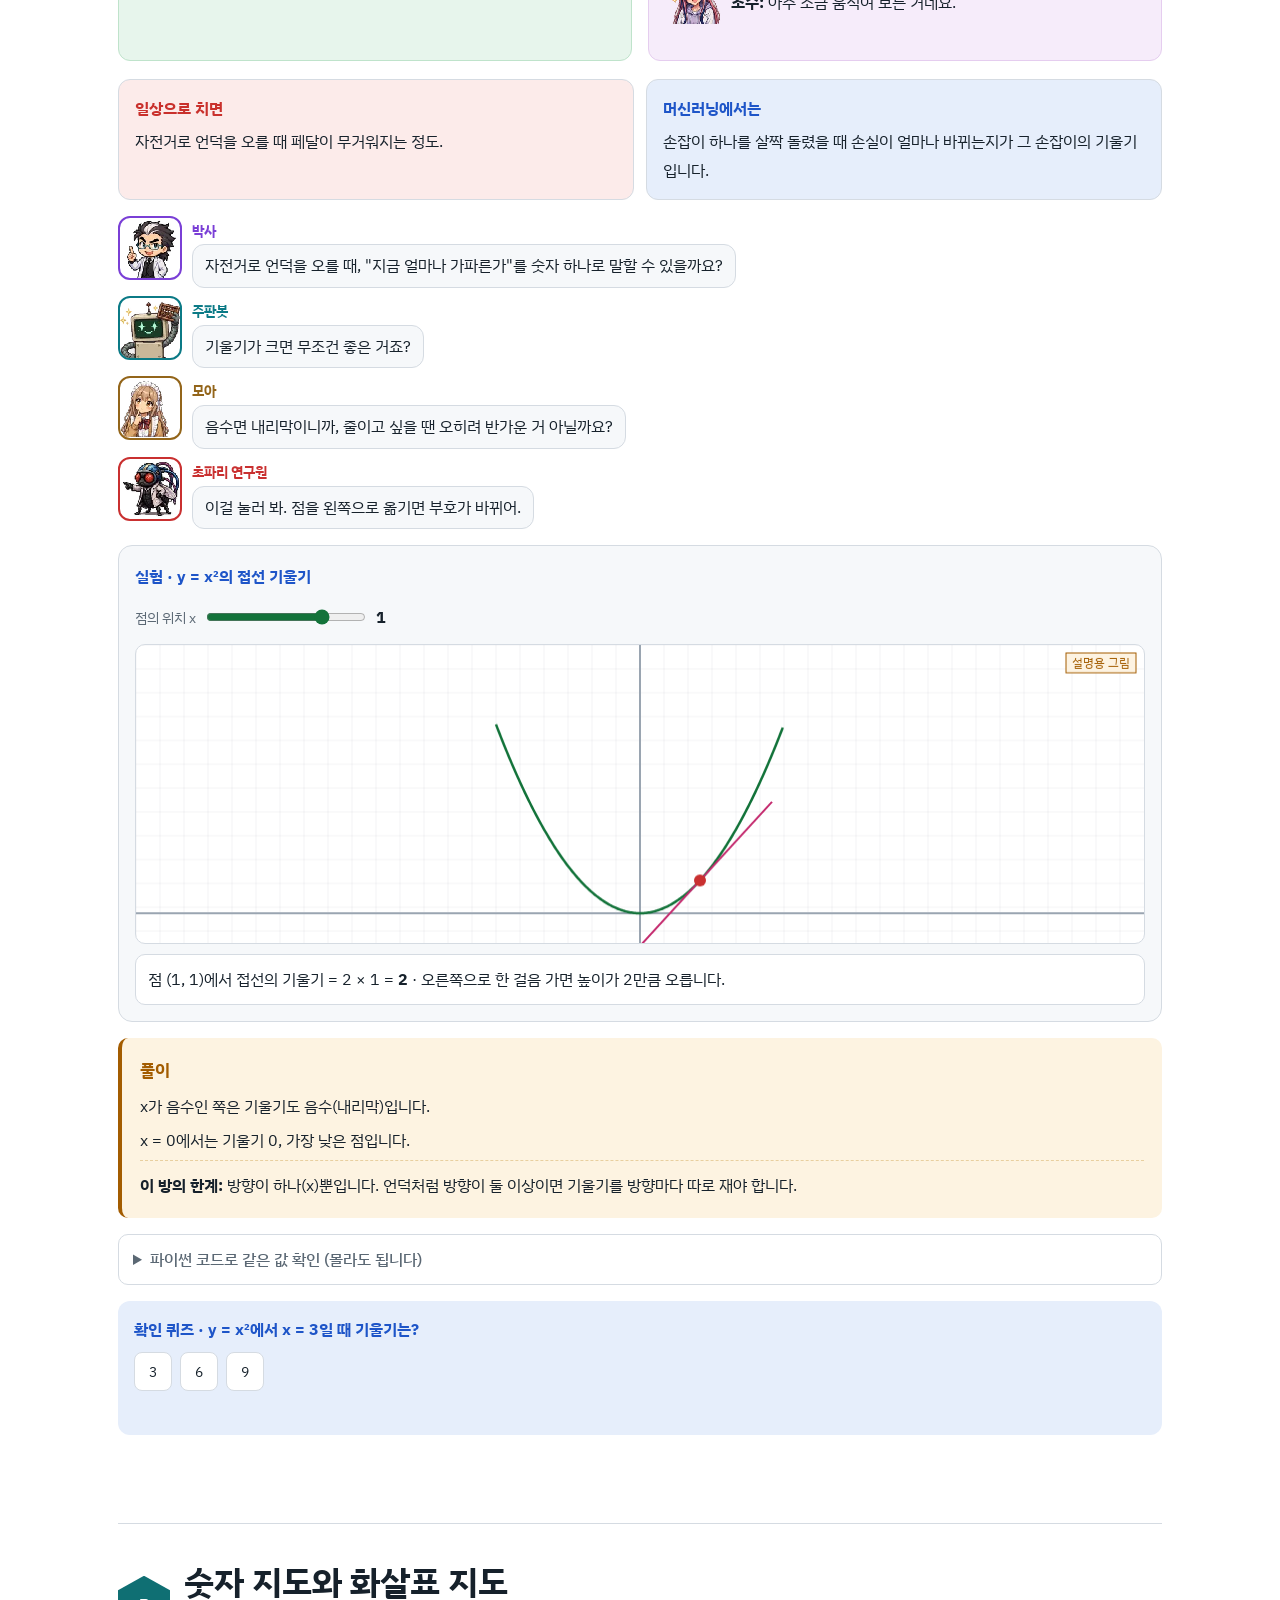
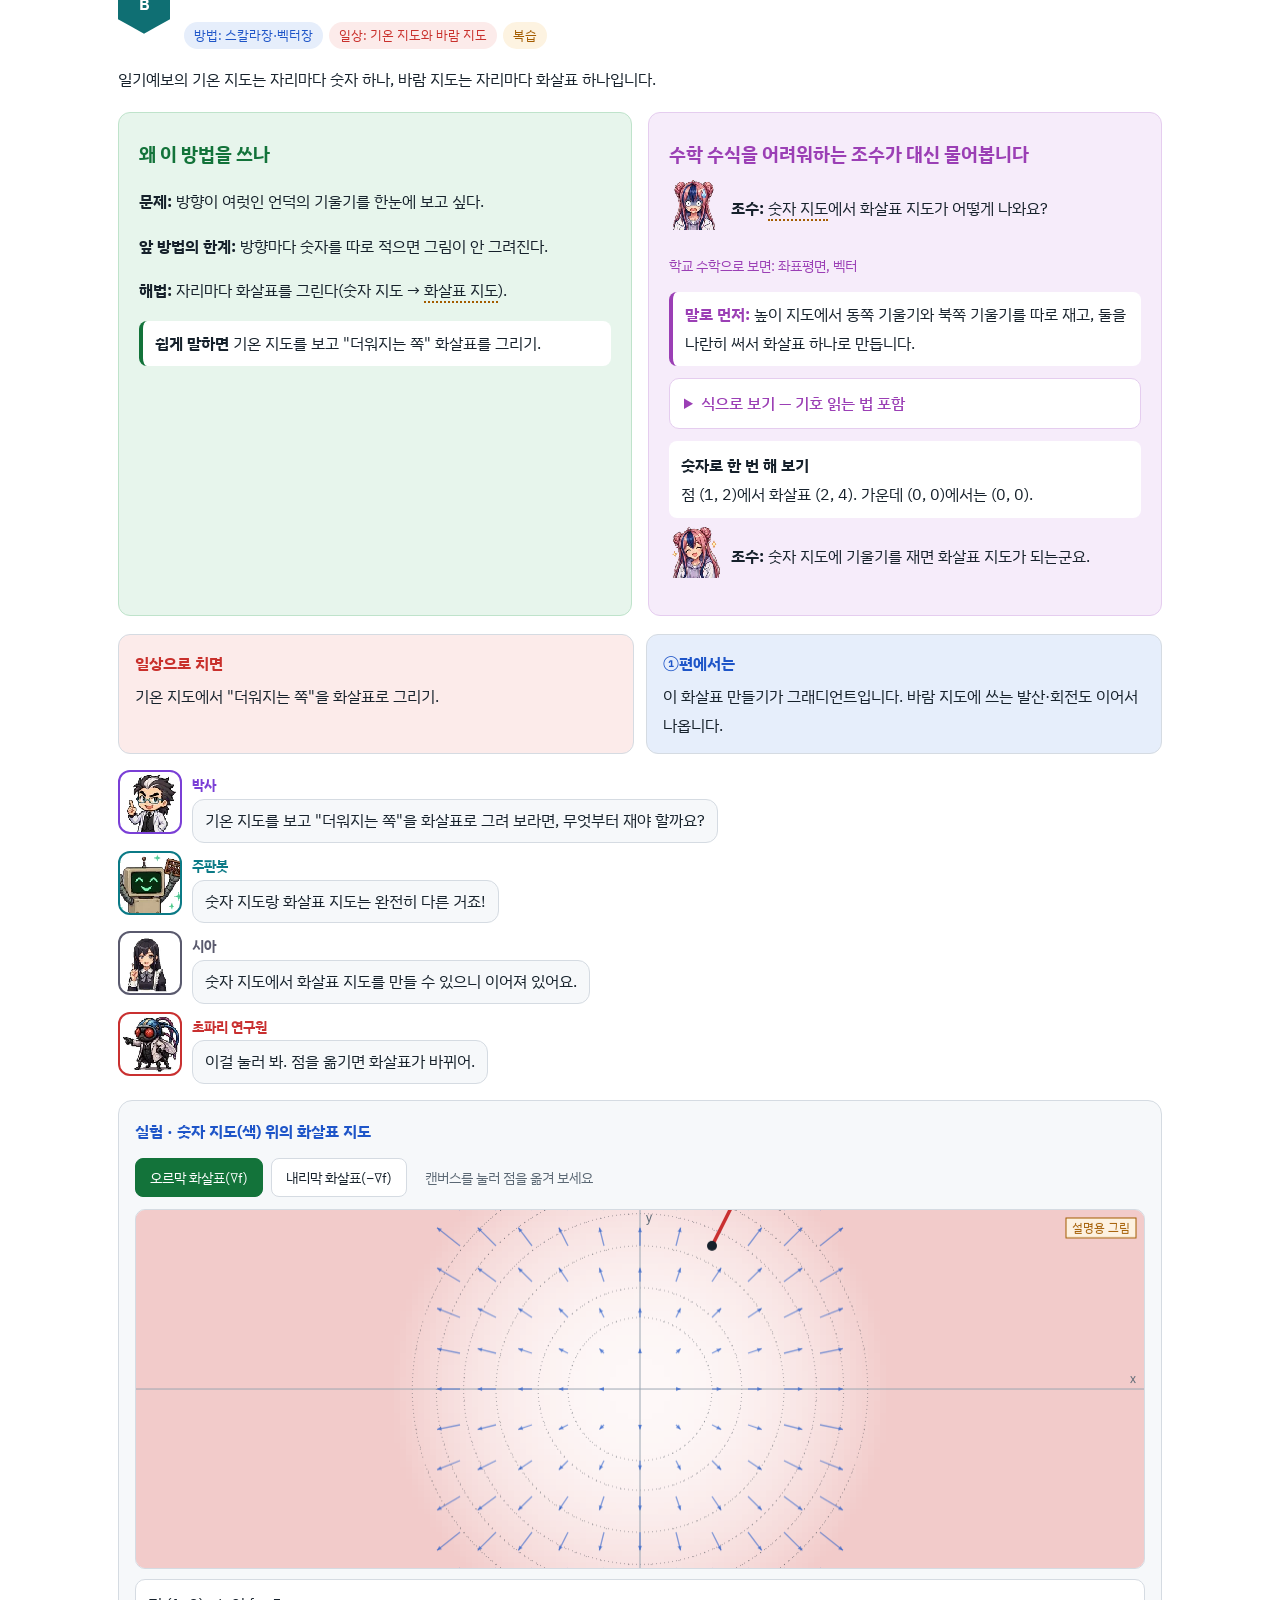
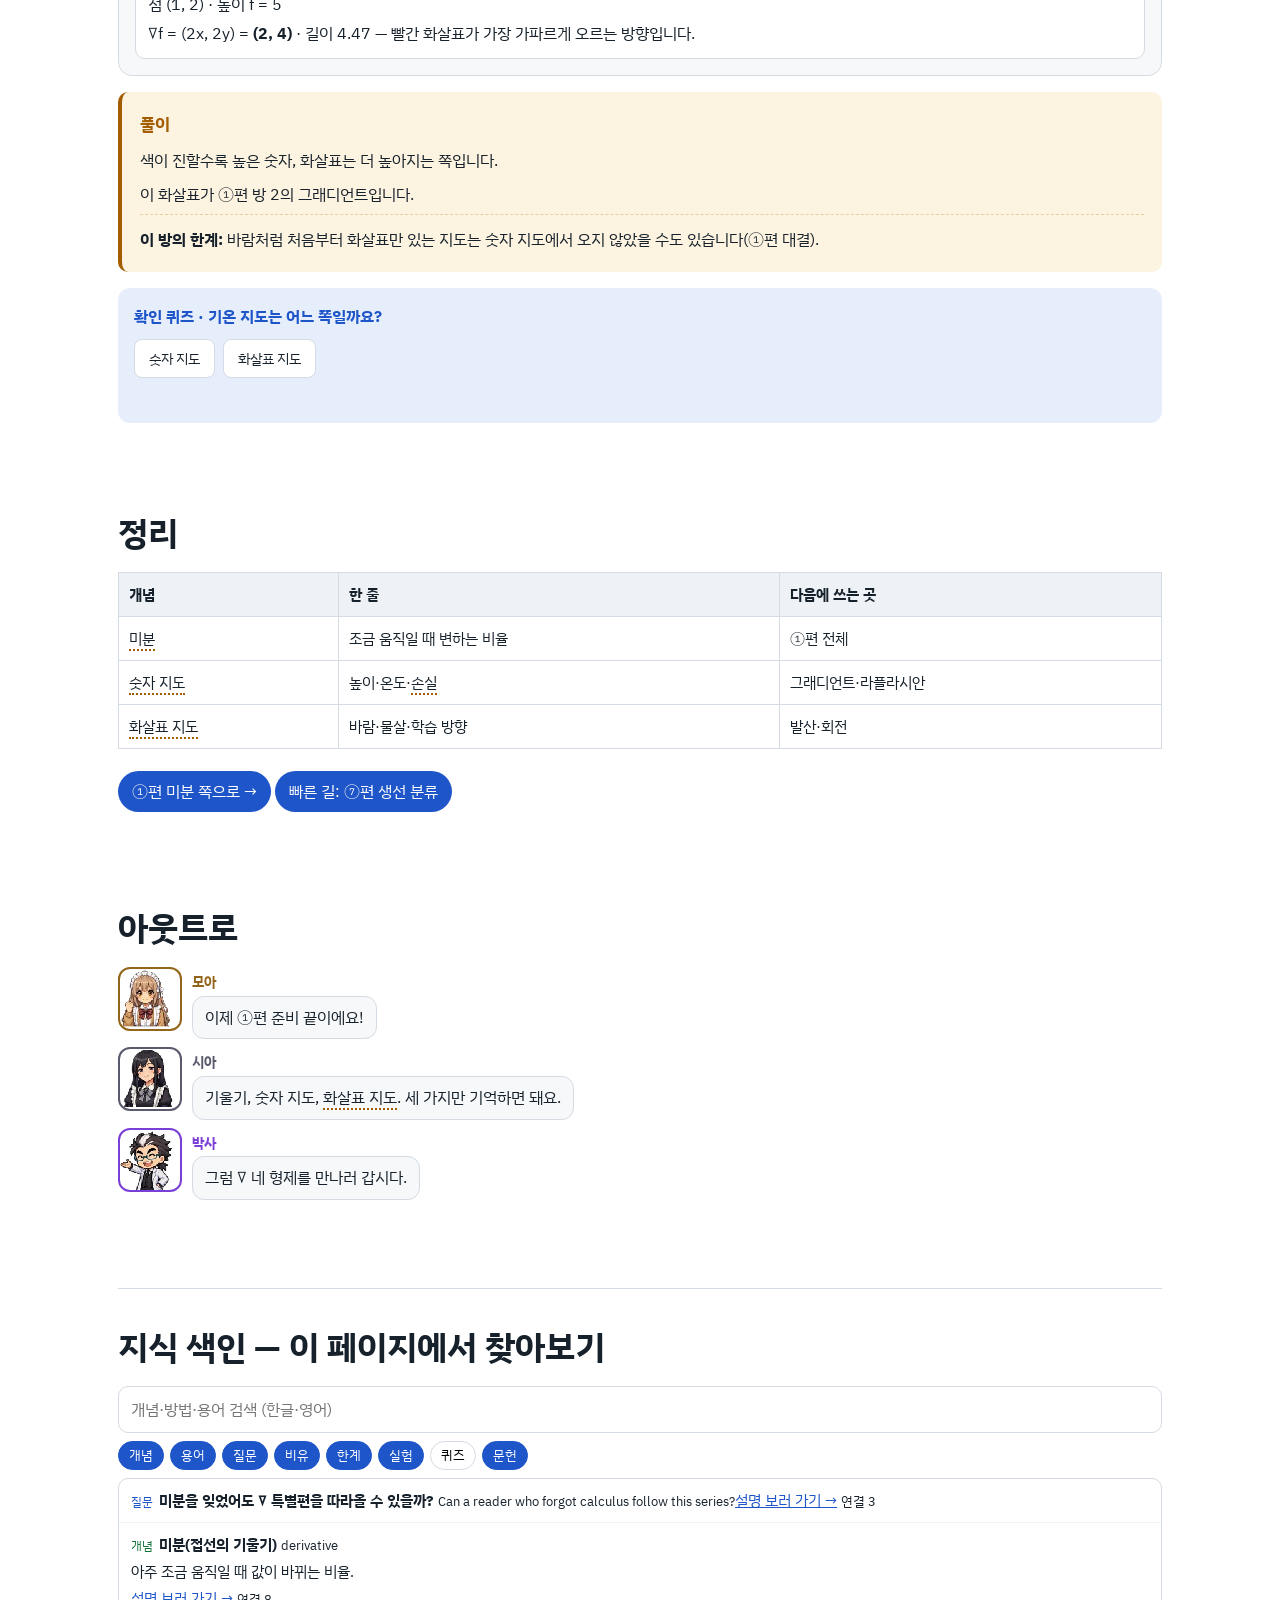
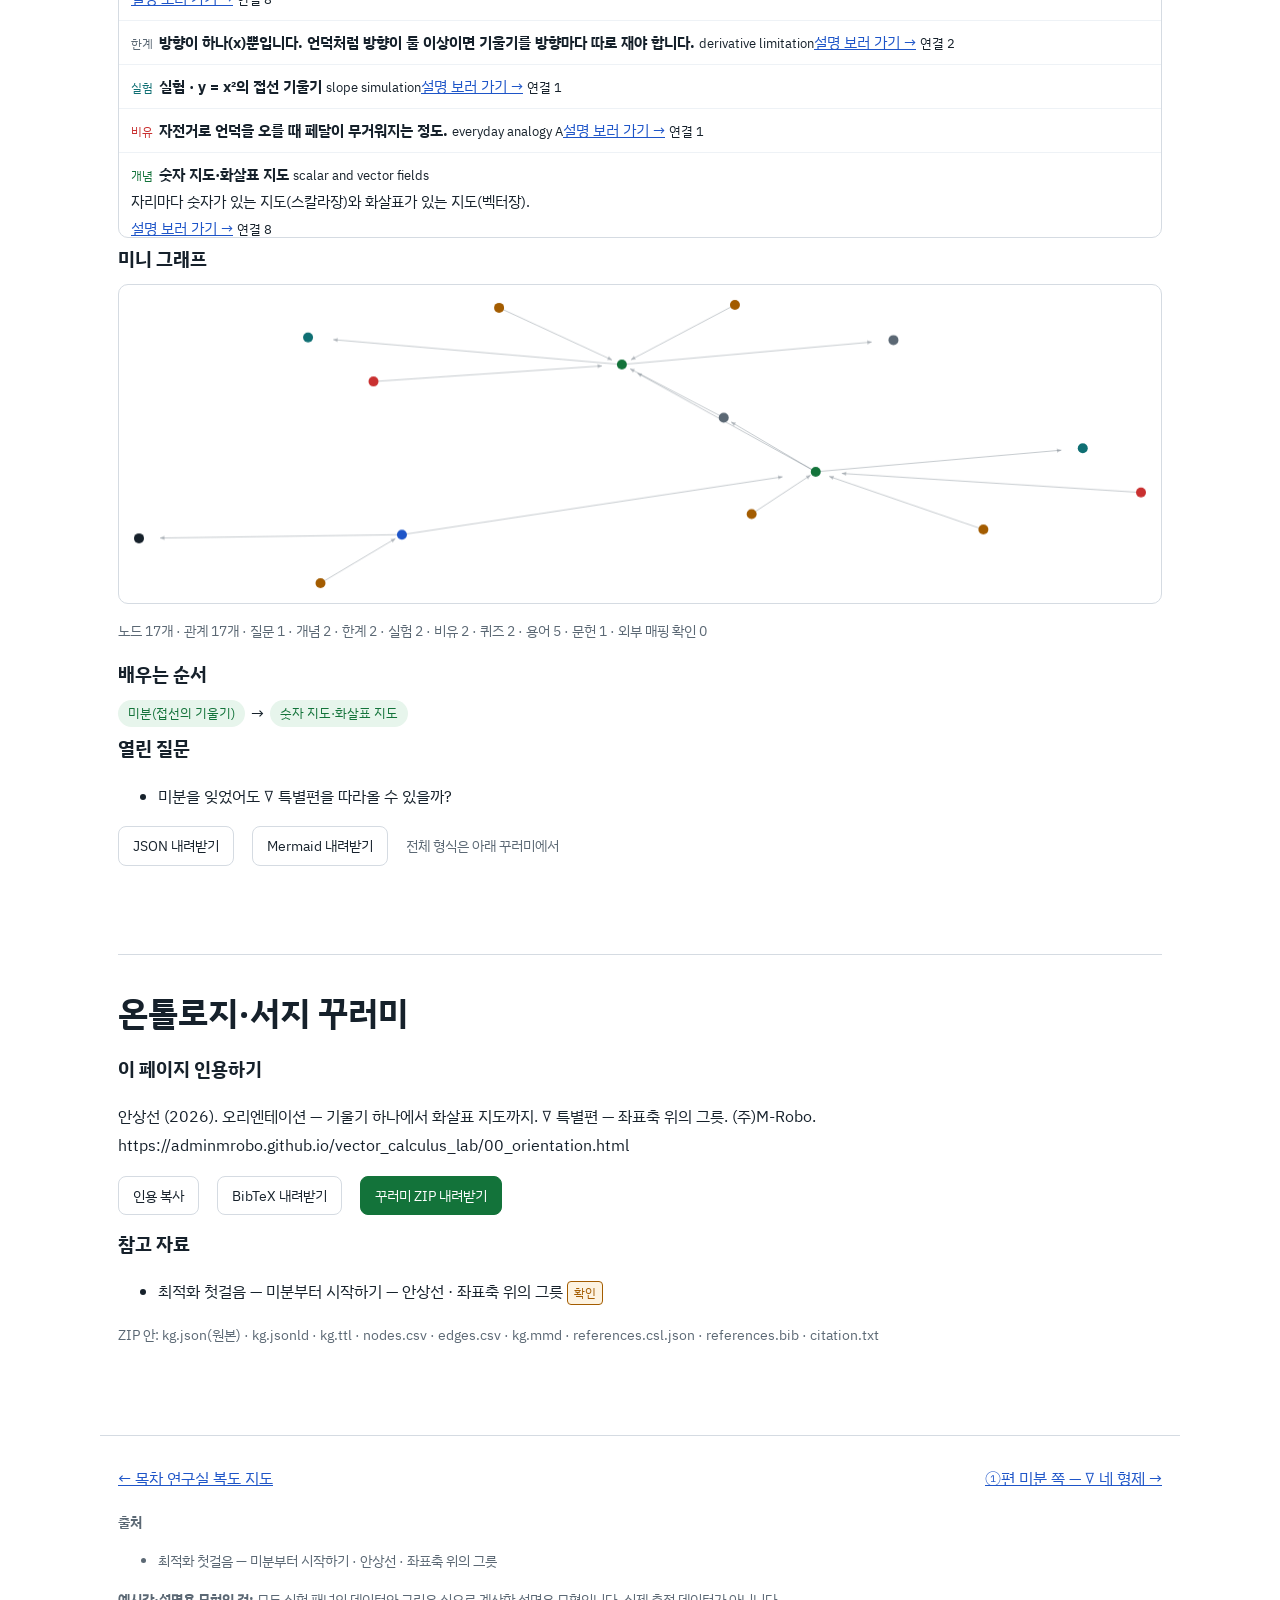
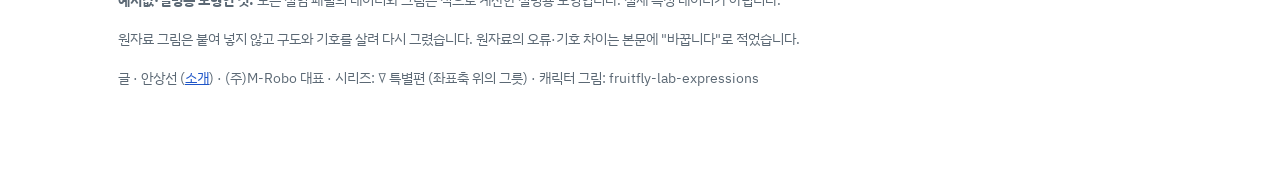
==== commit 2e002c4a: "쉬운 말 보강: 수식 앞 말로 먼저·읽는 법·식 접기, 박사 현장 질문, 편마다 AI 판단 코너, 손계산·코드 확인 보강, 구획 단위어 교체" ====
--- a/00_orientation.html
+++ b/00_orientation.html
@@ -185,6 +185,12 @@
 .skip{display:inline-block;margin:6px 0;padding:6px 14px;border-radius:99px;background:var(--info);color:#fff;text-decoration:none}
 .deepnote{background:var(--stain-soft);color:var(--stain);border-radius:10px;padding:8px 12px;font-size:15px}
 .fix{background:var(--amber-soft);border-radius:10px;padding:8px 12px;font-size:15px;margin:8px 0}
+
+.sayfirst{background:#fff;border-left:4px solid var(--stain);border-radius:8px;padding:8px 12px;margin:8px 0}
+.sayfirst b{color:var(--stain)}
+#aicheck details{background:var(--amber-soft)}
+.eqfold{background:#fff;border-color:#e5cdef}
+.eqfold summary{color:var(--stain)}
 </style>
 <script type="application/json" id="kg-raw">{"version": "1.0", "page": "00_orientation", "nodes": [{"id": "lab:question/00_orientation-core", "type": "Question", "label": {"ko": "미분을 잊었어도 ∇ 특별편을 따라올 수 있을까?", "en": "Can a reader who forgot calculus follow this series?"}, "page": "00_orientation", "domain": ["ai"], "status": "known", "confidence": "high", "anchor": "#first", "family": "optimization"}, {"id": "lab:concept/derivative", "type": "Concept", "label": {"ko": "미분(접선의 기울기)", "en": "derivative"}, "page": "00_orientation", "domain": ["ai"], "status": "known", "confidence": "high", "anchor": "#room-A", "definition": {"ko": "아주 조금 움직일 때 값이 바뀌는 비율."}, "level": 1, "family": "optimization"}, {"id": "lab:limitation/derivative-limit", "type": "Limitation", "label": {"ko": "방향이 하나(x)뿐입니다. 언덕처럼 방향이 둘 이상이면 기울기를 방향마다 따로 재야 합니다.", "en": "derivative limitation"}, "page": "00_orientation", "domain": ["ai"], "status": "known", "confidence": "high", "anchor": "#room-A", "family": "optimization"}, {"id": "lab:simulation/00_orientation-slope", "type": "Simulation", "label": {"ko": "실험 · y = x²의 접선 기울기", "en": "slope simulation"}, "page": "00_orientation", "domain": ["ai"], "status": "known", "confidence": "high", "anchor": "#sim-rA", "family": "optimization"}, {"id": "lab:analogy/00_orientation-A", "type": "Analogy", "label": {"ko": "자전거로 언덕을 오를 때 페달이 무거워지는 정도.", "en": "everyday analogy A"}, "page": "00_orientation", "domain": ["ai"], "status": "known", "confidence": "high", "anchor": "#room-A", "family": "optimization"}, {"id": "lab:quiz/00_orientation-A-0", "type": "QuizItem", "label": {"ko": "y = x²에서 x = 3일 때 기울기는?", "en": "quiz A-0"}, "page": "00_orientation", "domain": ["ai"], "status": "known", "confidence": "high", "anchor": "#room-A", "family": "optimization"}, {"id": "lab:concept/scalar-and-vector-fields", "type": "Concept", "label": {"ko": "숫자 지도·화살표 지도", "en": "scalar and vector fields"}, "page": "00_orientation", "domain": ["ai"], "status": "known", "confidence": "high", "anchor": "#room-B", "definition": {"ko": "자리마다 숫자가 있는 지도(스칼라장)와 화살표가 있는 지도(벡터장)."}, "level": 2, "family": "optimization"}, {"id": "lab:limitation/scalar-and-vector-fields-limit", "type": "Limitation", "label": {"ko": "바람처럼 처음부터 화살표만 있는 지도는 숫자 지도에서 오지 않았을 수도 있습니다(①편 대결).", "en": "scalar and vector fields limitation"}, "page": "00_orientation", "domain": ["ai"], "status": "known", "confidence": "high", "anchor": "#room-B", "family": "optimization"}, {"id": "lab:simulation/00_orientation-grad", "type": "Simulation", "label": {"ko": "실험 · 숫자 지도(색) 위의 화살표 지도", "en": "grad simulation"}, "page": "00_orientation", "domain": ["ai"], "status": "known", "confidence": "high", "anchor": "#sim-rB", "family": "optimization"}, {"id": "lab:analogy/00_orientation-B", "type": "Analogy", "label": {"ko": "기온 지도에서 \"더워지는 쪽\"을 화살표로 그리기.", "en": "everyday analogy B"}, "page": "00_orientation", "domain": ["ai"], "status": "known", "confidence": "high", "anchor": "#room-B", "family": "optimization"}, {"id": "lab:quiz/00_orientation-B-0", "type": "QuizItem", "label": {"ko": "기온 지도는 어느 쪽일까요?", "en": "quiz B-0"}, "page": "00_orientation", "domain": ["ai"], "status": "known", "confidence": "high", "anchor": "#room-B", "family": "optimization"}, {"id": "lab:term/derivative-term", "type": "Term", "label": {"ko": "미분", "en": "derivative term"}, "page": "00_orientation", "domain": ["ai"], "status": "known", "confidence": "high", "definition": {"ko": "아주 조금 움직일 때 바뀌는 비율. 접선의 기울기."}, "family": "optimization"}, {"id": "lab:term/tangent-line", "type": "Term", "label": {"ko": "접선", "en": "tangent line"}, "page": "00_orientation", "domain": ["ai"], "status": "known", "confidence": "high", "definition": {"ko": "곡선에 한 점에서만 닿는 직선."}, "family": "optimization"}, {"id": "lab:term/scalar-field", "type": "Term", "label": {"ko": "숫자 지도", "en": "scalar field"}, "page": "00_orientation", "domain": ["ai"], "status": "known", "confidence": "high", "definition": {"ko": "자리마다 숫자 하나."}, "family": "optimization"}, {"id": "lab:term/vector-field", "type": "Term", "label": {"ko": "화살표 지도", "en": "vector field"}, "page": "00_orientation", "domain": ["ai"], "status": "known", "confidence": "high", "definition": {"ko": "자리마다 화살표 하나."}, "family": "optimization"}, {"id": "lab:term/loss", "type": "Term", "label": {"ko": "손실", "en": "loss"}, "page": "00_orientation", "domain": ["ai"], "status": "known", "confidence": "high", "definition": {"ko": "모델이 틀린 정도."}, "family": "optimization"}, {"id": "lab:work/first-step", "type": "Work", "label": {"ko": "최적화 첫걸음 — 미분부터 시작하기", "en": "최적화 첫걸음 — 미분부터 시작하기"}, "page": "00_orientation", "domain": ["ai"], "status": "known", "confidence": "high", "family": "optimization"}], "edges": [{"s": "lab:question/00_orientation-core", "p": "lab:relatedTo", "o": "lab:concept/derivative", "anchor": "#first", "confidence": "high"}, {"s": "lab:concept/derivative", "p": "lab:hasLimitation", "o": "lab:limitation/derivative-limit", "anchor": "#room-A", "confidence": "high"}, {"s": "lab:concept/derivative", "p": "lab:demonstratedBy", "o": "lab:simulation/00_orientation-slope", "anchor": "#sim-rA", "confidence": "high"}, {"s": "lab:analogy/00_orientation-A", "p": "lab:analogyOf", "o": "lab:concept/derivative", "anchor": "#room-A", "confidence": "high"}, {"s": "lab:quiz/00_orientation-A-0", "p": "lab:assesses", "o": "lab:concept/derivative", "anchor": "#room-A", "confidence": "high"}, {"s": "lab:concept/scalar-and-vector-fields", "p": "lab:hasLimitation", "o": "lab:limitation/scalar-and-vector-fields-limit", "anchor": "#room-B", "confidence": "high"}, {"s": "lab:concept/derivative", "p": "lab:prerequisiteOf", "o": "lab:concept/scalar-and-vector-fields", "anchor": "#room-B", "confidence": "high"}, {"s": "lab:limitation/derivative-limit", "p": "lab:addressedBy", "o": "lab:concept/scalar-and-vector-fields", "anchor": "#room-B", "confidence": "high"}, {"s": "lab:concept/scalar-and-vector-fields", "p": "lab:demonstratedBy", "o": "lab:simulation/00_orientation-grad", "anchor": "#sim-rB", "confidence": "high"}, {"s": "lab:analogy/00_orientation-B", "p": "lab:analogyOf", "o": "lab:concept/scalar-and-vector-fields", "anchor": "#room-B", "confidence": "high"}, {"s": "lab:quiz/00_orientation-B-0", "p": "lab:assesses", "o": "lab:concept/scalar-and-vector-fields", "anchor": "#room-B", "confidence": "high"}, {"s": "lab:term/derivative-term", "p": "lab:partOf", "o": "lab:concept/derivative", "anchor": "#first", "confidence": "high"}, {"s": "lab:term/tangent-line", "p": "lab:partOf", "o": "lab:concept/derivative", "anchor": "#first", "confidence": "high"}, {"s": "lab:term/scalar-field", "p": "lab:partOf", "o": "lab:concept/scalar-and-vector-fields", "anchor": "#first", "confidence": "high"}, {"s": "lab:term/vector-field", "p": "lab:partOf", "o": "lab:concept/scalar-and-vector-fields", "anchor": "#first", "confidence": "high"}, {"s": "lab:term/loss", "p": "lab:relatedTo", "o": "lab:question/00_orientation-core", "anchor": "#first", "confidence": "high"}, {"s": "lab:question/00_orientation-core", "p": "lab:relatedTo", "o": "lab:work/first-step", "anchor": "#export", "confidence": "high"}]}</script>
 <script type="application/ld+json" id="kg-ld">{"@context": {"skos": "http://www.w3.org/2004/02/skos/core#", "schema": "https://schema.org/", "dct": "http://purl.org/dc/terms/", "prov": "http://www.w3.org/ns/prov#", "lab": "urn:lab:"}, "@graph": [{"@id": "urn:lab:question/00_orientation-core", "@type": "skos:Concept", "lab:type": "Question", "skos:prefLabel": [{"@value": "미분을 잊었어도 ∇ 특별편을 따라올 수 있을까?", "@language": "ko"}, {"@value": "Can a reader who forgot calculus follow this series?", "@language": "en"}]}, {"@id": "urn:lab:concept/derivative", "@type": "skos:Concept", "lab:type": "Concept", "skos:prefLabel": [{"@value": "미분(접선의 기울기)", "@language": "ko"}, {"@value": "derivative", "@language": "en"}]}, {"@id": "urn:lab:limitation/derivative-limit", "@type": "skos:Concept", "lab:type": "Limitation", "skos:prefLabel": [{"@value": "방향이 하나(x)뿐입니다. 언덕처럼 방향이 둘 이상이면 기울기를 방향마다 따로 재야 합니다.", "@language": "ko"}, {"@value": "derivative limitation", "@language": "en"}]}, {"@id": "urn:lab:simulation/00_orientation-slope", "@type": "skos:Concept", "lab:type": "Simulation", "skos:prefLabel": [{"@value": "실험 · y = x²의 접선 기울기", "@language": "ko"}, {"@value": "slope simulation", "@language": "en"}]}, {"@id": "urn:lab:analogy/00_orientation-A", "@type": "skos:Concept", "lab:type": "Analogy", "skos:prefLabel": [{"@value": "자전거로 언덕을 오를 때 페달이 무거워지는 정도.", "@language": "ko"}, {"@value": "everyday analogy A", "@language": "en"}]}, {"@id": "urn:lab:quiz/00_orientation-A-0", "@type": "schema:Question", "lab:type": "QuizItem", "skos:prefLabel": [{"@value": "y = x²에서 x = 3일 때 기울기는?", "@language": "ko"}, {"@value": "quiz A-0", "@language": "en"}]}, {"@id": "urn:lab:concept/scalar-and-vector-fields", "@type": "skos:Concept", "lab:type": "Concept", "skos:prefLabel": [{"@value": "숫자 지도·화살표 지도", "@language": "ko"}, {"@value": "scalar and vector fields", "@language": "en"}]}, {"@id": "urn:lab:limitation/scalar-and-vector-fields-limit", "@type": "skos:Concept", "lab:type": "Limitation", "skos:prefLabel": [{"@value": "바람처럼 처음부터 화살표만 있는 지도는 숫자 지도에서 오지 않았을 수도 있습니다(①편 대결).", "@language": "ko"}, {"@value": "scalar and vector fields limitation", "@language": "en"}]}, {"@id": "urn:lab:simulation/00_orientation-grad", "@type": "skos:Concept", "lab:type": "Simulation", "skos:prefLabel": [{"@value": "실험 · 숫자 지도(색) 위의 화살표 지도", "@language": "ko"}, {"@value": "grad simulation", "@language": "en"}]}, {"@id": "urn:lab:analogy/00_orientation-B", "@type": "skos:Concept", "lab:type": "Analogy", "skos:prefLabel": [{"@value": "기온 지도에서 \"더워지는 쪽\"을 화살표로 그리기.", "@language": "ko"}, {"@value": "everyday analogy B", "@language": "en"}]}, {"@id": "urn:lab:quiz/00_orientation-B-0", "@type": "schema:Question", "lab:type": "QuizItem", "skos:prefLabel": [{"@value": "기온 지도는 어느 쪽일까요?", "@language": "ko"}, {"@value": "quiz B-0", "@language": "en"}]}, {"@id": "urn:lab:term/derivative-term", "@type": "skos:Concept", "lab:type": "Term", "skos:prefLabel": [{"@value": "미분", "@language": "ko"}, {"@value": "derivative term", "@language": "en"}]}, {"@id": "urn:lab:term/tangent-line", "@type": "skos:Concept", "lab:type": "Term", "skos:prefLabel": [{"@value": "접선", "@language": "ko"}, {"@value": "tangent line", "@language": "en"}]}, {"@id": "urn:lab:term/scalar-field", "@type": "skos:Concept", "lab:type": "Term", "skos:prefLabel": [{"@value": "숫자 지도", "@language": "ko"}, {"@value": "scalar field", "@language": "en"}]}, {"@id": "urn:lab:term/vector-field", "@type": "skos:Concept", "lab:type": "Term", "skos:prefLabel": [{"@value": "화살표 지도", "@language": "ko"}, {"@value": "vector field", "@language": "en"}]}, {"@id": "urn:lab:term/loss", "@type": "skos:Concept", "lab:type": "Term", "skos:prefLabel": [{"@value": "손실", "@language": "ko"}, {"@value": "loss", "@language": "en"}]}, {"@id": "urn:lab:work/first-step", "@type": "schema:CreativeWork", "lab:type": "Work", "skos:prefLabel": [{"@value": "최적화 첫걸음 — 미분부터 시작하기", "@language": "ko"}, {"@value": "최적화 첫걸음 — 미분부터 시작하기", "@language": "en"}]}]}</script>
@@ -198,17 +204,18 @@
 <span class="nocode">코드·수식을 몰라도 됩니다</span><details><summary>영어 약어·기호 풀이</summary><ul><li><b>기울기</b> — 한 걸음 갈 때 바뀌는 양</li><li><b>스칼라장</b> — 숫자 지도</li><li><b>벡터장</b> — 화살표 지도</li></ul></details></section>
 <section id="cast"><h2>등장인물 · 이 페이지 사용법</h2><div class="cast"><div class="c"><img class="" data-who="sia" data-mood="smile" alt="" aria-hidden="true" width="64" height="64"><div><b>시아</b><span>인턴 · 직관파. 비유를 먼저 꺼낸다</span></div></div><div class="c"><img class="" data-who="moa" data-mood="smile" alt="" aria-hidden="true" width="64" height="64"><div><b>모아</b><span>인턴 · 꼼꼼파. 조건과 예외를 묻는다</span></div></div><div class="c"><img class="" data-who="doc" data-mood="front" alt="" aria-hidden="true" width="64" height="64"><div><b>박사</b><span>방을 만든 사람. 방마다 정리한다</span></div></div><div class="c"><img class="" data-who="asst" data-mood="smile" alt="" aria-hidden="true" width="64" height="64"><div><b>조수 하루</b><span>수식이 어려운 독자 대신 묻고 숫자로 풀어 본다</span></div></div><div class="c"><img class="" data-who="fly" data-mood="clip" alt="" aria-hidden="true" width="64" height="64"><div><b>초파리 연구원</b><span>의심 담당. "이걸 눌러 봐"</span></div></div><div class="c"><img class="" data-who="robo" data-mood="smile" alt="" aria-hidden="true" width="64" height="64"><div><b>주판봇</b><span>성급한 확신으로 흔한 오해를 대표한다</span></div></div></div><p>노란 점선 밑줄을 누르면 뜻이 나옵니다. 실험 패널은 직접 눌러 보며 읽으세요. 깊이 복습하려면 <a href="https://adminmrobo.github.io/optimization_3d_map/">최적화 첫걸음 — 미분부터 시작하기</a>를 보세요.</p></section>
 <section id="why"><h2>왜 이 주제인가</h2><div class="steps"><div><b class="n">1</b><b>방향이 필요하다</b><p>모델 손잡이는 수백만 개입니다. "어느 쪽"이 빠지면 고칠 수 없습니다.</p></div><div><b class="n">2</b><b>지도 두 종류</b><p>높이처럼 숫자만 있는 지도와 바람처럼 화살표가 있는 지도가 있습니다.</p></div><div><b class="n">3</b><b>특별편 전체의 바탕</b><p>①~⑦편은 모두 이 두 지도 위에서 움직입니다.</p></div></div></section>
-<section id="big"><h2>큰 그림</h2><div class="big"><div><b>한 칸</b>곡선 y = x²의 기울기 2x</div><div><b>여러 칸</b>언덕 f(x, y)의 기울기 (x쪽, y쪽)</div><div><b>숫자 지도</b>자리마다 높이 하나</div><div><b>화살표 지도</b>자리마다 화살표 하나 — ∇로 만든다</div></div></section>
+<section id="big"><h2>큰 그림</h2><div class="big"><div><b>한 방향</b>곡선 y = x²의 기울기 2x</div><div><b>여러 방향</b>언덕 f(x, y)의 기울기 (x쪽, y쪽)</div><div><b>숫자 지도</b>자리마다 높이 하나</div><div><b>화살표 지도</b>자리마다 화살표 하나 — ∇로 만든다</div></div></section>
 <section class="level" id="room-A"><div class="lvhead"><div class="hex">A</div><div><h2>미분 세 줄 복습 — 접선의 기울기</h2><div class="tags"><span class="tag m">방법: 미분</span><span class="tag d">일상: 오르막 길</span><span class="tag s">복습</span></div></div></div>
 <p>곡선 위 한 점에서 살짝 움직일 때 높이가 얼마나 변하는지가 미분(기울기)입니다.</p><div class="duo"><div class="whybox"><h3>왜 이 방법을 쓰나</h3><p><b>문제:</b> 손실을 줄이려면 어느 쪽으로 바꿔야 할지 알아야 한다.</p><p><b>앞 방법의 한계:</b> 두 점을 직접 비교하면 간격에 따라 값이 흔들린다.</p><p><b>해법:</b> 간격을 아주 작게 줄인 기울기(접선)를 쓴다.</p><div class="easy"><b>쉽게 말하면</b> 오르막길에서 지금 발밑의 경사.</div></div>
 <div class="mathbox"><h3>수학 수식을 어려워하는 조수가 대신 물어봅니다</h3><div class="asq"><img class="" data-who="asst" data-mood="shock" alt="" aria-hidden="true" width="52" height="52"><p><b>조수:</b> 접선이 왜 갑자기 나와요?</p></div>
-<p class="school">학교 수학으로 보면: 미분계수 = 접선의 기울기</p><div class="eq">y = x² → 기울기 <b>2x</b></div><table><tr><th>식 조각</th><th>뜻</th></tr><tr><td>x²</td><td>곡선의 높이</td></tr><tr><td>2x</td><td>그 자리 접선의 기울기</td></tr><tr><td>+ / −</td><td>오르막 / 내리막</td></tr></table>
-<div class="num"><b>숫자로 한 번 해 보기</b><br>x = 1이면 기울기 2. 오른쪽으로 0.01 가면 높이가 약 0.02 오릅니다(1.0201 − 1 = 0.0201).</div><div class="asq"><img class="" data-who="asst" data-mood="spark" alt="" aria-hidden="true" width="52" height="52"><p><b>조수:</b> 아주 조금 움직여 보는 거네요.</p></div></div></div><div class="pair"><div class="fly"><b>일상으로 치면</b>자전거로 언덕을 오를 때 페달이 무거워지는 정도.</div><div class="nn"><b>머신러닝에서는</b>손잡이 하나를 살짝 돌렸을 때 손실이 얼마나 바뀌는지가 그 손잡이의 기울기입니다.</div></div><div class="talk"><div class="say" data-who="robo"><img class="who" data-who="robo" data-mood="coin" alt="" aria-hidden="true"><div><b class="name">주판봇</b><p>기울기가 크면 무조건 좋은 거죠?</p></div></div><div class="say" data-who="moa"><img class="who" data-who="moa" data-mood="think" alt="" aria-hidden="true"><div><b class="name">모아</b><p>음수면 내리막이니까, 줄이고 싶을 땐 오히려 반가운 거 아닐까요?</p></div></div><div class="say" data-who="fly"><img class="who" data-who="fly" data-mood="point" alt="" aria-hidden="true"><div><b class="name">초파리 연구원</b><p>이걸 눌러 봐. 점을 왼쪽으로 옮기면 부호가 바뀌어.</p></div></div></div><div class="panel" id="sim-rA"><div class="ptitle">실험 · y = x²의 접선 기울기</div><div data-mod="slope"></div></div><div class="explain"><h3>풀이</h3><p>x가 음수인 쪽은 기울기도 음수(내리막)입니다.</p><p>x = 0에서는 기울기 0, 가장 낮은 점입니다.</p><p class="lim"><b>이 방의 한계:</b> 방향이 하나(x)뿐입니다. 언덕처럼 방향이 둘 이상이면 기울기를 방향마다 따로 재야 합니다.</p></div><div class="quiz" data-quiz="qA"></div></section>
+<p class="school">학교 수학으로 보면: 미분계수 = 접선의 기울기</p><p class="sayfirst"><b>말로 먼저:</b> 곡선 위에서 아주 조금 오른쪽으로 갈 때, 높이가 몇 배로 바뀌는지 재는 식입니다.</p><details class="eqfold"><summary>식으로 보기 — 기호 읽는 법 포함</summary><div class="eq">y = x² → 기울기 <b>2x</b></div><table><tr><th>식 조각</th><th>읽는 법</th><th>뜻</th></tr><tr><td>x²</td><td>엑스 제곱 — 곡선의 높이</td><td>곡선의 높이</td></tr><tr><td>2x</td><td>이 엑스 — 그 자리 기울기</td><td>그 자리 접선의 기울기</td></tr><tr><td>+ / −</td><td>플러스·마이너스</td><td>오르막 / 내리막</td></tr></table></details>
+<div class="num"><b>숫자로 한 번 해 보기</b><br>x = 1이면 기울기 2. 오른쪽으로 0.01 가면 높이가 약 0.02 오릅니다(1.0201 − 1 = 0.0201).</div><div class="asq"><img class="" data-who="asst" data-mood="spark" alt="" aria-hidden="true" width="52" height="52"><p><b>조수:</b> 아주 조금 움직여 보는 거네요.</p></div></div></div><div class="pair"><div class="fly"><b>일상으로 치면</b>자전거로 언덕을 오를 때 페달이 무거워지는 정도.</div><div class="nn"><b>머신러닝에서는</b>손잡이 하나를 살짝 돌렸을 때 손실이 얼마나 바뀌는지가 그 손잡이의 기울기입니다.</div></div><div class="talk"><div class="say" data-who="doc"><img class="who" data-who="doc" data-mood="board" alt="" aria-hidden="true"><div><b class="name">박사</b><p>자전거로 언덕을 오를 때, "지금 얼마나 가파른가"를 숫자 하나로 말할 수 있을까요?</p></div></div><div class="say" data-who="robo"><img class="who" data-who="robo" data-mood="coin" alt="" aria-hidden="true"><div><b class="name">주판봇</b><p>기울기가 크면 무조건 좋은 거죠?</p></div></div><div class="say" data-who="moa"><img class="who" data-who="moa" data-mood="think" alt="" aria-hidden="true"><div><b class="name">모아</b><p>음수면 내리막이니까, 줄이고 싶을 땐 오히려 반가운 거 아닐까요?</p></div></div><div class="say" data-who="fly"><img class="who" data-who="fly" data-mood="point" alt="" aria-hidden="true"><div><b class="name">초파리 연구원</b><p>이걸 눌러 봐. 점을 왼쪽으로 옮기면 부호가 바뀌어.</p></div></div></div><div class="panel" id="sim-rA"><div class="ptitle">실험 · y = x²의 접선 기울기</div><div data-mod="slope"></div></div><div class="explain"><h3>풀이</h3><p>x가 음수인 쪽은 기울기도 음수(내리막)입니다.</p><p>x = 0에서는 기울기 0, 가장 낮은 점입니다.</p><p class="lim"><b>이 방의 한계:</b> 방향이 하나(x)뿐입니다. 언덕처럼 방향이 둘 이상이면 기울기를 방향마다 따로 재야 합니다.</p></div><details class="codefold"><summary>파이썬 코드로 같은 값 확인 (몰라도 됩니다)</summary><code>sympy.diff(x**2, x)   # 결과: 2*x</code><p>y = x²을 미분하면 2x라는 것을 프로그램으로 확인한다. 손으로 구한 값과 같다.</p></details><div class="quiz" data-quiz="qA"></div></section>
 <section class="level" id="room-B"><div class="lvhead"><div class="hex">B</div><div><h2>숫자 지도와 화살표 지도</h2><div class="tags"><span class="tag m">방법: 스칼라장·벡터장</span><span class="tag d">일상: 기온 지도와 바람 지도</span><span class="tag s">복습</span></div></div></div>
 <p>일기예보의 기온 지도는 자리마다 숫자 하나, 바람 지도는 자리마다 화살표 하나입니다.</p><div class="duo"><div class="whybox"><h3>왜 이 방법을 쓰나</h3><p><b>문제:</b> 방향이 여럿인 언덕의 기울기를 한눈에 보고 싶다.</p><p><b>앞 방법의 한계:</b> 방향마다 숫자를 따로 적으면 그림이 안 그려진다.</p><p><b>해법:</b> 자리마다 화살표를 그린다(숫자 지도 → 화살표 지도).</p><div class="easy"><b>쉽게 말하면</b> 기온 지도를 보고 "더워지는 쪽" 화살표를 그리기.</div></div>
 <div class="mathbox"><h3>수학 수식을 어려워하는 조수가 대신 물어봅니다</h3><div class="asq"><img class="" data-who="asst" data-mood="shock" alt="" aria-hidden="true" width="52" height="52"><p><b>조수:</b> 숫자 지도에서 화살표 지도가 어떻게 나와요?</p></div>
-<p class="school">학교 수학으로 보면: 좌표평면, 벡터</p><div class="eq">숫자 지도 f(x, y) → 화살표 (x쪽 기울기, y쪽 기울기)</div><table><tr><th>식 조각</th><th>뜻</th></tr><tr><td>f(x, y)</td><td>자리마다 높이(숫자)</td></tr><tr><td>(2x, 2y)</td><td>f = x² + y²의 화살표</td></tr><tr><td>화살표 길이</td><td>가파름</td></tr></table>
-<div class="num"><b>숫자로 한 번 해 보기</b><br>점 (1, 2)에서 화살표 (2, 4). 가운데 (0, 0)에서는 (0, 0).</div><div class="asq"><img class="" data-who="asst" data-mood="spark" alt="" aria-hidden="true" width="52" height="52"><p><b>조수:</b> 숫자 지도에 기울기를 재면 화살표 지도가 되는군요.</p></div></div></div><div class="pair"><div class="fly"><b>일상으로 치면</b>기온 지도에서 "더워지는 쪽"을 화살표로 그리기.</div><div class="nn"><b>①편에서는</b>이 화살표 만들기가 그래디언트입니다. 바람 지도에 쓰는 발산·회전도 이어서 나옵니다.</div></div><div class="talk"><div class="say" data-who="robo"><img class="who" data-who="robo" data-mood="happy" alt="" aria-hidden="true"><div><b class="name">주판봇</b><p>숫자 지도랑 화살표 지도는 완전히 다른 거죠!</p></div></div><div class="say" data-who="sia"><img class="who" data-who="sia" data-mood="explain" alt="" aria-hidden="true"><div><b class="name">시아</b><p>숫자 지도에서 화살표 지도를 만들 수 있으니 이어져 있어요.</p></div></div><div class="say" data-who="fly"><img class="who" data-who="fly" data-mood="point" alt="" aria-hidden="true"><div><b class="name">초파리 연구원</b><p>이걸 눌러 봐. 점을 옮기면 화살표가 바뀌어.</p></div></div></div><div class="panel" id="sim-rB"><div class="ptitle">실험 · 숫자 지도(색) 위의 화살표 지도</div><div data-mod="grad"></div></div><div class="explain"><h3>풀이</h3><p>색이 진할수록 높은 숫자, 화살표는 더 높아지는 쪽입니다.</p><p>이 화살표가 ①편 방 2의 그래디언트입니다.</p><p class="lim"><b>이 방의 한계:</b> 바람처럼 처음부터 화살표만 있는 지도는 숫자 지도에서 오지 않았을 수도 있습니다(①편 대결).</p></div><div class="quiz" data-quiz="qB"></div></section>
+<p class="school">학교 수학으로 보면: 좌표평면, 벡터</p><p class="sayfirst"><b>말로 먼저:</b> 높이 지도에서 동쪽 기울기와 북쪽 기울기를 따로 재고, 둘을 나란히 써서 화살표 하나로 만듭니다.</p><details class="eqfold"><summary>식으로 보기 — 기호 읽는 법 포함</summary><div class="eq">숫자 지도 f(x, y) → 화살표 (x쪽 기울기, y쪽 기울기)</div><table><tr><th>식 조각</th><th>읽는 법</th><th>뜻</th></tr><tr><td>f(x, y)</td><td>에프 엑스 와이 — 자리마다 높이</td><td>자리마다 높이(숫자)</td></tr><tr><td>(2x, 2y)</td><td>이 엑스, 이 와이 — 두 기울기 묶음</td><td>f = x² + y²의 화살표</td></tr><tr><td>화살표 길이</td><td>화살표 길이 — 가파름</td><td>가파름</td></tr></table></details>
+<div class="num"><b>숫자로 한 번 해 보기</b><br>점 (1, 2)에서 화살표 (2, 4). 가운데 (0, 0)에서는 (0, 0).</div><div class="asq"><img class="" data-who="asst" data-mood="spark" alt="" aria-hidden="true" width="52" height="52"><p><b>조수:</b> 숫자 지도에 기울기를 재면 화살표 지도가 되는군요.</p></div></div></div><div class="pair"><div class="fly"><b>일상으로 치면</b>기온 지도에서 "더워지는 쪽"을 화살표로 그리기.</div><div class="nn"><b>①편에서는</b>이 화살표 만들기가 그래디언트입니다. 바람 지도에 쓰는 발산·회전도 이어서 나옵니다.</div></div><div class="talk"><div class="say" data-who="doc"><img class="who" data-who="doc" data-mood="board" alt="" aria-hidden="true"><div><b class="name">박사</b><p>기온 지도를 보고 "더워지는 쪽"을 화살표로 그려 보라면, 무엇부터 재야 할까요?</p></div></div><div class="say" data-who="robo"><img class="who" data-who="robo" data-mood="happy" alt="" aria-hidden="true"><div><b class="name">주판봇</b><p>숫자 지도랑 화살표 지도는 완전히 다른 거죠!</p></div></div><div class="say" data-who="sia"><img class="who" data-who="sia" data-mood="explain" alt="" aria-hidden="true"><div><b class="name">시아</b><p>숫자 지도에서 화살표 지도를 만들 수 있으니 이어져 있어요.</p></div></div><div class="say" data-who="fly"><img class="who" data-who="fly" data-mood="point" alt="" aria-hidden="true"><div><b class="name">초파리 연구원</b><p>이걸 눌러 봐. 점을 옮기면 화살표가 바뀌어.</p></div></div></div><div class="panel" id="sim-rB"><div class="ptitle">실험 · 숫자 지도(색) 위의 화살표 지도</div><div data-mod="grad"></div></div><div class="explain"><h3>풀이</h3><p>색이 진할수록 높은 숫자, 화살표는 더 높아지는 쪽입니다.</p><p>이 화살표가 ①편 방 2의 그래디언트입니다.</p><p class="lim"><b>이 방의 한계:</b> 바람처럼 처음부터 화살표만 있는 지도는 숫자 지도에서 오지 않았을 수도 있습니다(①편 대결).</p></div><div class="quiz" data-quiz="qB"></div></section>
+
 <section id="summary"><h2>정리</h2><div class="tw"><table class="tb"><tr><th>개념</th><th>한 줄</th><th>다음에 쓰는 곳</th></tr><tr><td>미분</td><td>조금 움직일 때 변하는 비율</td><td>①편 전체</td></tr><tr><td>숫자 지도</td><td>높이·온도·손실</td><td>그래디언트·라플라시안</td></tr><tr><td>화살표 지도</td><td>바람·물살·학습 방향</td><td>발산·회전</td></tr></table></div><p><a class="skip" href="01_differential.html">①편 미분 쪽으로 →</a> <a class="skip" href="07_fish_market.html">빠른 길: ⑦편 생선 분류</a></p></section>
 <section id="outro"><h2>아웃트로</h2><div class="talk"><div class="say" data-who="moa"><img class="who" data-who="moa" data-mood="cheer" alt="" aria-hidden="true"><div><b class="name">모아</b><p>이제 ①편 준비 끝이에요!</p></div></div><div class="say" data-who="sia"><img class="who" data-who="sia" data-mood="proud" alt="" aria-hidden="true"><div><b class="name">시아</b><p>기울기, 숫자 지도, 화살표 지도. 세 가지만 기억하면 돼요.</p></div></div><div class="say" data-who="doc"><img class="who" data-who="doc" data-mood="front" alt="" aria-hidden="true"><div><b class="name">박사</b><p>그럼 ∇ 네 형제를 만나러 갑시다.</p></div></div></div></section>
 <section class="level kg" id="kg"><h2>지식 색인 — 이 페이지에서 찾아보기</h2><input type="search" placeholder="개념·방법·용어 검색 (한글·영어)" aria-label="지식 색인 검색">
@@ -221,7 +228,7 @@
 <p><b>예시값·설명용 모형인 것:</b> 모든 실험 패널의 데이터와 그림은 식으로 계산한 설명용 모형입니다. 실제 측정 데이터가 아닙니다.</p>
 <p>원자료 그림은 붙여 넣지 않고 구도와 기호를 살려 다시 그렸습니다. 원자료의 오류·기호 차이는 본문에 "바꿉니다"로 적었습니다.</p>
 <p>글 · 안상선 (<a href="https://adminmrobo.github.io/who_am_i/who_am_i.html">소개</a>) · (주)M-Robo 대표 · 시리즈: ∇ 특별편 (좌표축 위의 그릇) · 캐릭터 그림: fruitfly-lab-expressions</p></footer>
-<script>var SPRITE={"robo_e16": "[data-uri]", "robo_e13": "[data-uri]", "doc_e08": "[data-uri]", "moa_e13": "[data-uri]", "moa_e09": "[data-uri]", "robo_e12": "[data-uri]", "fly_e10": "[data-uri]", "fly_e08": "[data-uri]", "moa_e12": "[data-uri]", "sia_e07": "[data-uri]", "asst_e01": "[data-uri]", "sia_e08": "[data-uri]", "asst_e13": "[data-uri]", "sia_e16": "[data-uri]", "sia_e13": "[data-uri]", "asst_e24": "[data-uri]"};var LAB_ALIAS={"robo_coin": "robo_e16", "robo_smile": "robo_e13", "doc_front": "doc_e08", "moa_smile": "moa_e13", "moa_think": "moa_e09", "robo_happy": "robo_e12", "fly_clip": "fly_e10", "fly_point": "fly_e08", "moa_cheer": "moa_e12", "sia_explain": "sia_e07", "asst_spark": "asst_e01", "sia_guide": "sia_e08", "asst_smile": "asst_e13", "sia_proud": "sia_e16", "sia_smile": "sia_e13", "asst_shock": "asst_e24"};</script>
+<script>var SPRITE={"fly_e08": "[data-uri]", "robo_e13": "[data-uri]", "asst_e01": "[data-uri]", "robo_e16": "[data-uri]", "moa_e13": "[data-uri]", "sia_e08": "[data-uri]", "asst_e13": "[data-uri]", "fly_e10": "[data-uri]", "asst_e24": "[data-uri]", "sia_e13": "[data-uri]", "moa_e09": "[data-uri]", "sia_e07": "[data-uri]", "robo_e12": "[data-uri]", "doc_e07": "[data-uri]", "sia_e16": "[data-uri]", "doc_e08": "[data-uri]", "moa_e12": "[data-uri]"};var LAB_ALIAS={"fly_point": "fly_e08", "robo_smile": "robo_e13", "asst_spark": "asst_e01", "robo_coin": "robo_e16", "moa_smile": "moa_e13", "sia_guide": "sia_e08", "asst_smile": "asst_e13", "fly_clip": "fly_e10", "asst_shock": "asst_e24", "sia_smile": "sia_e13", "moa_think": "moa_e09", "sia_explain": "sia_e07", "robo_happy": "robo_e12", "doc_board": "doc_e07", "sia_proud": "sia_e16", "doc_front": "doc_e08", "moa_cheer": "moa_e12"};</script>
 <script>/* 연구실 공용 모듈 (vector_calculus_lab) — 외부 라이브러리 없음, 브라우저 저장소 없음 */
 var REDUCE=window.matchMedia&&window.matchMedia('(prefers-reduced-motion: reduce)').matches;
 function rng(a){return function(){a|=0;a=a+0x6D2B79F5|0;var t=Math.imul(a^a>>>15,1|a);t=t+Math.imul(t^t>>>7,61|t)^t;return((t^t>>>14)>>>0)/4294967296}}
@@ -392,7 +399,7 @@
     c.strokeStyle='#13733a';c.lineWidth=2.5;c.beginPath();for(var t=-2.4;t<=2.4;t+=0.02){var px=P.X(t),py=P.Y(t*t);t===-2.4?c.moveTo(px,py):c.lineTo(px,py);}c.stroke();
     var m=2*x;c.strokeStyle='#c42a6e';c.lineWidth=2;c.beginPath();c.moveTo(P.X(x-1.2),P.Y(x*x-1.2*m));c.lineTo(P.X(x+1.2),P.Y(x*x+1.2*m));c.stroke();
     c.fillStyle='#c93030';c.beginPath();c.arc(P.X(x),P.Y(x*x),6,0,7);c.fill();stamp(c,W,'설명용 그림');
-    $('#sl-xv',el).textContent=fmt(x,1);ro.innerHTML='점 ('+fmt(x,1)+', '+fmt(x*x,2)+')에서 접선의 기울기 = 2 × '+fmt(x,1)+' = <b>'+fmt(m,1)+'</b> · 오른쪽으로 한 칸 가면 높이가 '+fmt(m,1)+'만큼 '+(m>=0?'오릅니다':'내려갑니다')+'.';}
+    $('#sl-xv',el).textContent=fmt(x,1);ro.innerHTML='점 ('+fmt(x,1)+', '+fmt(x*x,2)+')에서 접선의 기울기 = 2 × '+fmt(x,1)+' = <b>'+fmt(m,1)+'</b> · 오른쪽으로 한 걸음 가면 높이가 '+fmt(m,1)+'만큼 '+(m>=0?'오릅니다':'내려갑니다')+'.';}
   LOOP.add(cv,function(dt){if(dt===0)draw();});};
 
 /* 방 1: ∇ 도구상자 — 3D 축과 단위벡터 */
@@ -405,7 +412,7 @@
     var defs='<defs>'+['x','y','z'].map(function(k){return '<marker id="ah'+k+'" markerWidth="8" markerHeight="8" refX="5" refY="4" orient="auto"><path d="M0,0 L8,4 L0,8 z" fill="'+col[k]+'"/></marker>'}).join('')+'</defs>';
     sv.innerHTML=defs+s+'<text x="12" y="22" font-size="13" fill="#5b6874">길이 1인 화살표 세 개 = 방향을 가리키는 자</text>';
     var parts=[];if(on.x)parts.push('x̂·(x쪽 기울기)');if(on.y)parts.push('ŷ·(y쪽 기울기)');if(on.z)parts.push('ẑ·(z쪽 기울기)');
-    ro.innerHTML='∇ = '+(parts.join(' + ')||'(비어 있음)')+'<br>켜 둔 방향 '+parts.length+'개 → 방향별 기울기 '+parts.length+'개를 한 줄로 묶습니다. 바닥 지도(2칸)라면 ẑ를 끄면 됩니다.';}
+    ro.innerHTML='∇ = '+(parts.join(' + ')||'(비어 있음)')+'<br>켜 둔 방향 '+parts.length+'개 → 방향별 기울기 '+parts.length+'개를 한 줄로 묶습니다. 바닥 지도(두 방향)라면 ẑ를 끄면 됩니다.';}
   $$('[data-ax]',el).forEach(function(b){b.addEventListener('click',function(){var k=b.dataset.ax;on[k]=!on[k];b.setAttribute('aria-pressed',on[k]);draw();});});draw();};
 
 /* 방 2: 그래디언트 */
@@ -429,7 +436,7 @@
     c.strokeStyle='#13733a';c.lineWidth=2.5;c.strokeRect(P.X(b[0]-hs),P.Y(b[1]+hs),2*hs*P.s,2*hs*P.s);
     var nOut=0,nIn=0;[[1,0],[-1,0],[0,1],[0,-1]].forEach(function(nv){for(var k=-1;k<=1;k++){var x=b[0]+nv[0]*hs+(nv[1]?k*hs*0.6:0),y=b[1]+nv[1]*hs+(nv[0]?k*hs*0.6:0),v=F(x,y),d=v[0]*nv[0]+v[1]*nv[1];
       if(d>1e-6)nOut++;else if(d<-1e-6)nIn++;arrow(c,P.X(x),P.Y(y),P.X(x)+nv[0]*d*P.s*0.25,P.Y(y)-nv[1]*d*P.s*0.25,d>0?'#c93030':'#13733a',2.5,7);}});stamp(c,W,'설명용 그림');
-    var fl=flux(F),area=4*hs*hs;ro.innerHTML='상자 겉면에서 밖으로 나가는 화살표 '+nOut+'개 · 안으로 들어오는 화살표 '+nIn+'개 (빨강 = 나감, 초록 = 들어옴)<br>나가는 양 − 들어오는 양 = <b>'+fmt(fl,2)+'</b> · 상자 넓이 '+fmt(area,2)+'로 나누면 <b>'+fmt(fl/area,2)+'</b> = 발산 '+DV[mode]+' (바닥 2칸 그림이라 2. 공간 3칸이면 (x, y, z)의 발산은 3)';}
+    var fl=flux(F),area=4*hs*hs;ro.innerHTML='상자 겉면에서 밖으로 나가는 화살표 '+nOut+'개 · 안으로 들어오는 화살표 '+nIn+'개 (빨강 = 나감, 초록 = 들어옴)<br>나가는 양 − 들어오는 양 = <b>'+fmt(fl,2)+'</b> · 상자 넓이 '+fmt(area,2)+'로 나누면 <b>'+fmt(fl/area,2)+'</b> = 발산 '+DV[mode]+' (바닥 두 방향 그림이라 2. 세 방향 공간이면 (x, y, z)의 발산은 3)';}
   LOOP.add(cv,function(dt){if(dt===0)draw();});};
 
 /* 방 4: 회전 */
@@ -488,12 +495,12 @@
   LOOP.add(cv,draw);};
 
 /* 방 9: 스토크스 */
-MODS.stokes=function(el){var R=2.5,r=1,k=0,run=false;H(el,'<div class="ctrl">'+slider('sk-r','원 반지름',0.3,2,0.1,1)+'<button type="button" class="bt primary" id="sk-go">테두리 한 칸씩 더하기</button></div>');var cv=canvasBlock(el,'원 테두리와 안쪽 바람개비',340),ro=out(el);
+MODS.stokes=function(el){var R=2.5,r=1,k=0,run=false;H(el,'<div class="ctrl">'+slider('sk-r','원 반지름',0.3,2,0.1,1)+'<button type="button" class="bt primary" id="sk-go">테두리 한 조각씩 더하기</button></div>');var cv=canvasBlock(el,'원 테두리와 안쪽 바람개비',340),ro=out(el);
   var F=function(x,y){return [-y,x]},N=72;$('#sk-r',el).addEventListener('input',function(){r=+this.value;k=0;run=false;draw(0);});$('#sk-go',el).addEventListener('click',function(){k=REDUCE?N:0;run=!REDUCE;draw(0);});
   function draw(dt){if(run){k+=dt*36;if(k>=N){k=N;run=false;}}var W=fit(cv,340),Hh=340,c=cv.getContext('2d'),P=plane(W,Hh,R);c.clearRect(0,0,W,Hh);grid(c,W,Hh);axes(c,P,W,Hh);field(c,P,W,Hh,F,R,'rgba(30,85,200,.35)',0.18,11);
     c.fillStyle='rgba(163,92,0,.08)';c.beginPath();c.arc(P.X(0),P.Y(0),r*P.s,0,7);c.fill();var sum=0;for(var i=0;i<N;i++){var a0=2*Math.PI*i/N,a1=2*Math.PI*(i+1)/N,x0=r*Math.cos(a0),y0=r*Math.sin(a0),x1=r*Math.cos(a1),y1=r*Math.sin(a1),mx=(x0+x1)/2,my=(y0+y1)/2,v=F(mx,my),d=v[0]*(x1-x0)+v[1]*(y1-y0);
       c.strokeStyle=i<k?'#c93030':'#d5dbe2';c.lineWidth=4;c.beginPath();c.moveTo(P.X(x0),P.Y(y0));c.lineTo(P.X(x1),P.Y(y1));c.stroke();if(i<k)sum+=d;}
-    stamp(c,W,'설명용 그림');ro.innerHTML='안쪽 바람개비의 합 = 회전 2 × 원 넓이 '+fmt(Math.PI*r*r,2)+' = <b>'+fmt(2*Math.PI*r*r,2)+'</b><br>테두리를 따라 더한 값('+Math.floor(k)+'/'+N+'칸) = <b>'+fmt(sum,2)+'</b>'+(k>=N?' → 같습니다. 반지름 1이면 둘 다 2π ≈ 6.28':'');}
+    stamp(c,W,'설명용 그림');ro.innerHTML='안쪽 바람개비의 합 = 회전 2 × 원 넓이 '+fmt(Math.PI*r*r,2)+' = <b>'+fmt(2*Math.PI*r*r,2)+'</b><br>테두리를 따라 더한 값('+Math.floor(k)+'/'+N+'조각) = <b>'+fmt(sum,2)+'</b>'+(k>=N?' → 같습니다. 반지름 1이면 둘 다 2π ≈ 6.28':'');}
   LOOP.add(cv,draw);};
 
 /* 두 항등식 */
@@ -623,7 +630,7 @@
 
 /* 방 19: 가마 온도 퍼짐 (2D 격자) */
 MODS.kiln=function(el){var nx=11,ny=7,T=[],run=false,steps=0;function reset(){T=[];for(var j=0;j<ny;j++){var row=[];for(var i=0;i<nx;i++)row.push(900);T.push(row);}T[3][5]=880;T[1][2]=960;T[5][8]=850;steps=0;}reset();
-  H(el,'<div class="ctrl"><button type="button" class="bt primary" id="kl-go">시간 흘리기</button><button type="button" class="bt" id="kl-rs">처음으로</button><span class="glabel">칸을 누르면 그 칸이 30℃ 데워집니다</span></div>');var cv=canvasBlock(el,'가마 단면 온도 격자',300),ro=out(el);
+  H(el,'<div class="ctrl"><button type="button" class="bt primary" id="kl-go">시간 흘리기</button><button type="button" class="bt" id="kl-rs">처음으로</button><span class="glabel">자리를 누르면 그 자리가 30℃ 데워집니다</span></div>');var cv=canvasBlock(el,'가마 단면 온도 격자',300),ro=out(el);
   function step(){var a=0.2,N=T.map(function(r){return r.slice()});for(var j=0;j<ny;j++)for(var i=0;i<nx;i++){var s=0,c=0;[[1,0],[-1,0],[0,1],[0,-1]].forEach(function(d){var x=i+d[0],y=j+d[1];if(x>=0&&x<nx&&y>=0&&y<ny){s+=T[y][x];c++;}});N[j][i]=T[j][i]+a*(s-c*T[j][i]);}T=N;steps++;}
   $('#kl-go',el).addEventListener('click',function(){run=!run;this.textContent=run?'멈추기':'시간 흘리기';if(REDUCE){for(var i=0;i<20;i++)step();run=false;draw(0);}});$('#kl-rs',el).addEventListener('click',function(){reset();run=false;$('#kl-go',el).textContent='시간 흘리기';draw(0);});
   cv.addEventListener('pointerdown',function(e){var r=cv.getBoundingClientRect(),i=Math.floor((e.clientX-r.left)/r.width*nx),j=Math.floor((e.clientY-r.top)/300*ny);if(T[j]&&T[j][i]!==undefined){T[j][i]+=30;draw(0);}});
@@ -631,7 +638,7 @@
     for(var j=0;j<ny;j++)for(var i=0;i<nx;i++){var u=Math.max(0,Math.min(1,(T[j][i]-840)/130));c.fillStyle='rgb('+Math.round(255)+','+Math.round(235-150*u)+','+Math.round(200-170*u)+')';c.fillRect(i*cw,j*ch,cw-1,ch-1);
       c.fillStyle='#16212b';c.font='11px sans-serif';c.fillText(Math.round(T[j][i]),i*cw+4,j*ch+ch/2+4);}
     c.strokeStyle='#1e55c8';c.lineWidth=3;c.strokeRect(5*cw,3*ch,cw,ch);stamp(c,W,'가상 수치');var me=T[3][5],av=(T[2][5]+T[4][5]+T[3][4]+T[3][6])/4;
-    ro.innerHTML='파란 테두리 칸 '+fmt(me,1)+'℃ · 둘레 네 칸 평균 '+fmt(av,1)+'℃ · 차이(라플라시안 방향) <b>'+(av-me>=0?'+':'')+fmt(av-me,1)+'</b> → '+(av-me>0.05?'데워집니다':av-me<-0.05?'식습니다':'거의 그대로입니다')+' · 시간 '+steps+'칸';}
+    ro.innerHTML='파란 테두리 자리 '+fmt(me,1)+'℃ · 둘레 네 자리 평균 '+fmt(av,1)+'℃ · 차이(라플라시안 방향) <b>'+(av-me>=0?'+':'')+fmt(av-me,1)+'</b> → '+(av-me>0.05?'데워집니다':av-me<-0.05?'식습니다':'거의 그대로입니다')+' · 시간 '+steps+'단위';}
   LOOP.add(cv,draw);};
 
 /* 방 20: 물질 수지 */
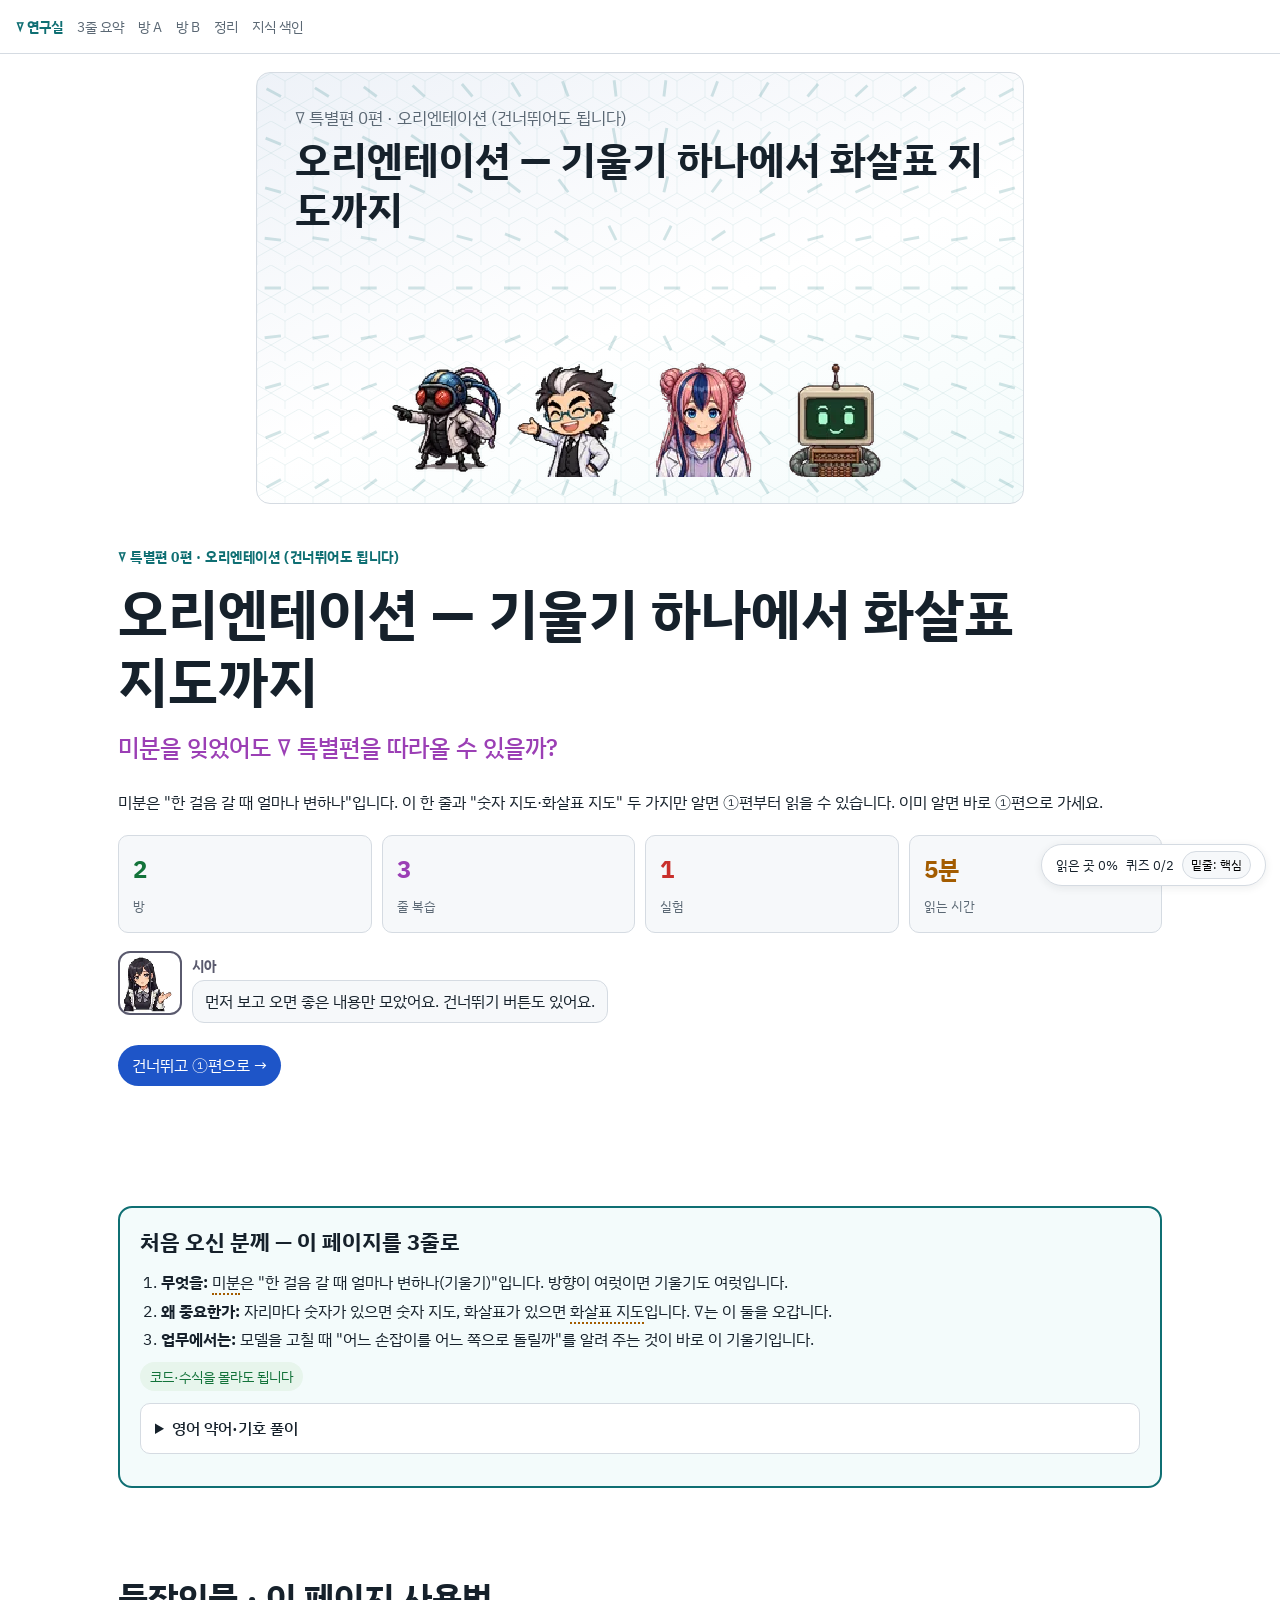
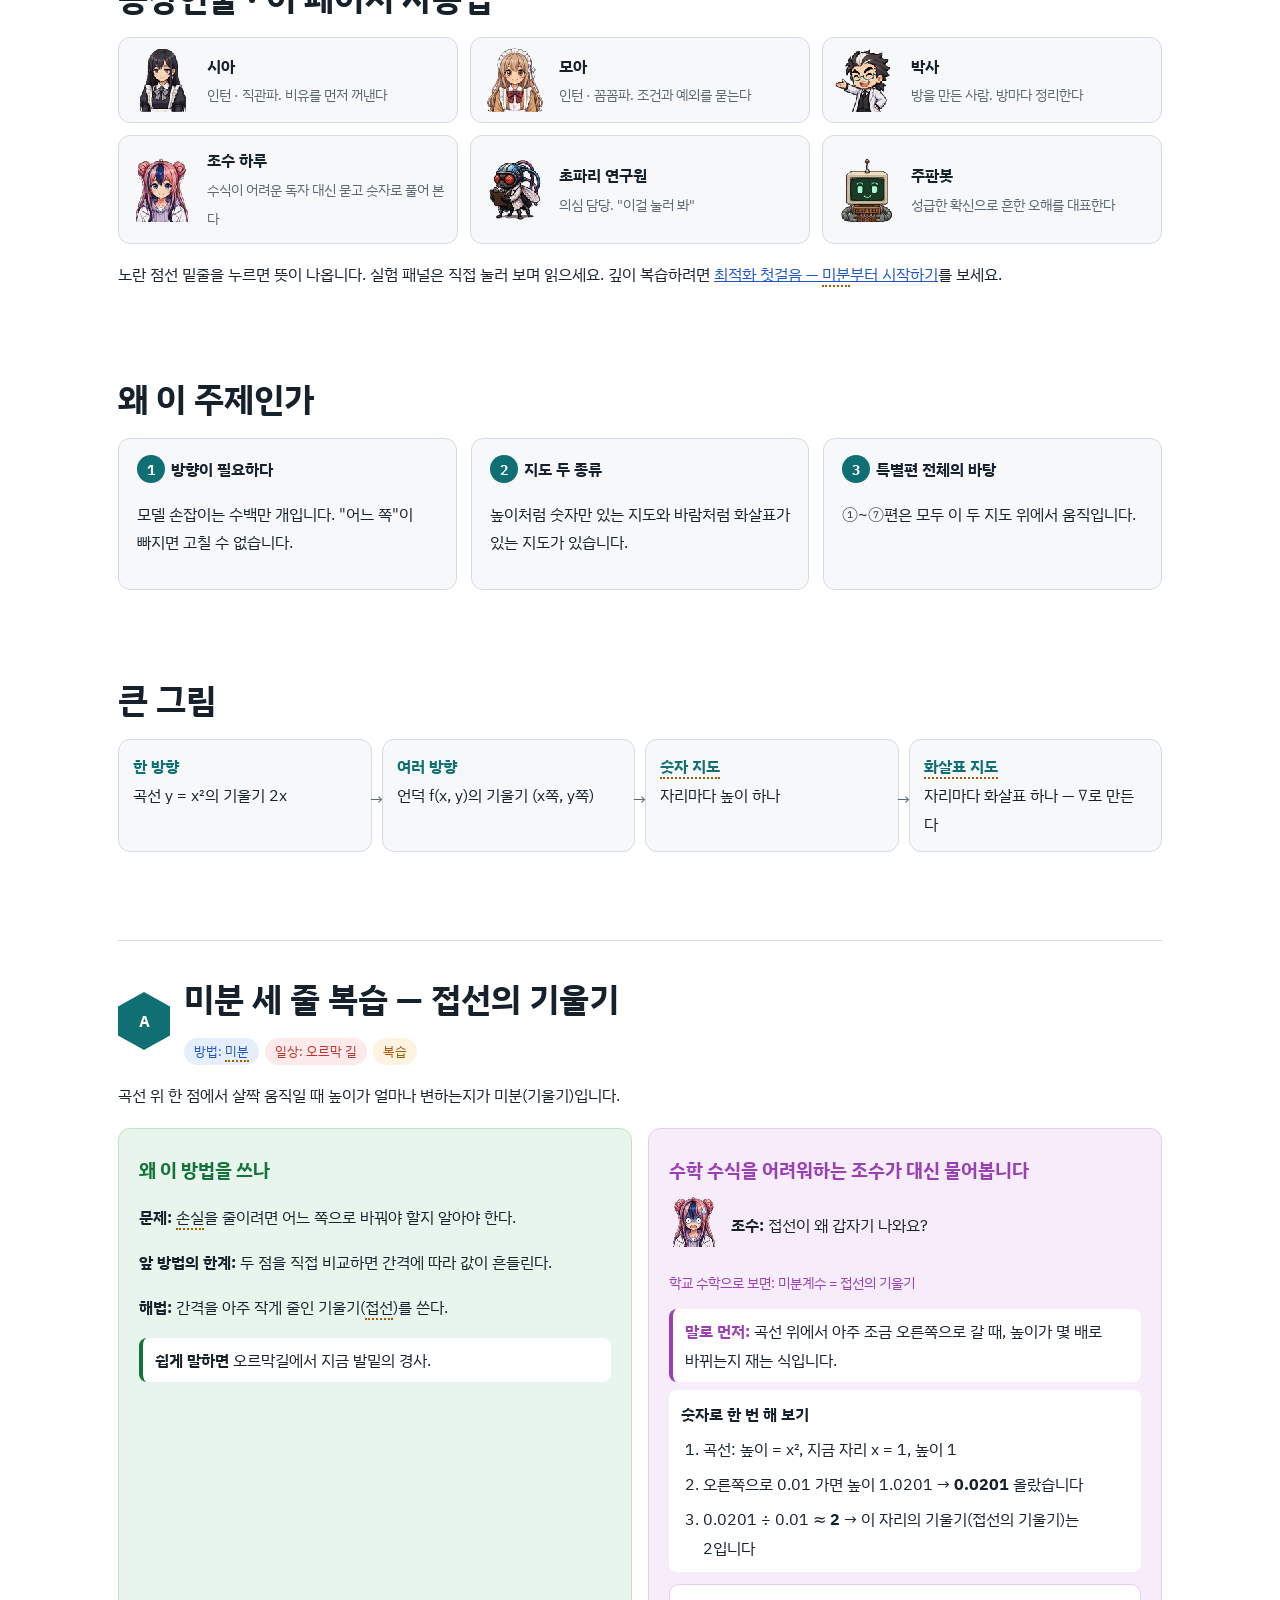
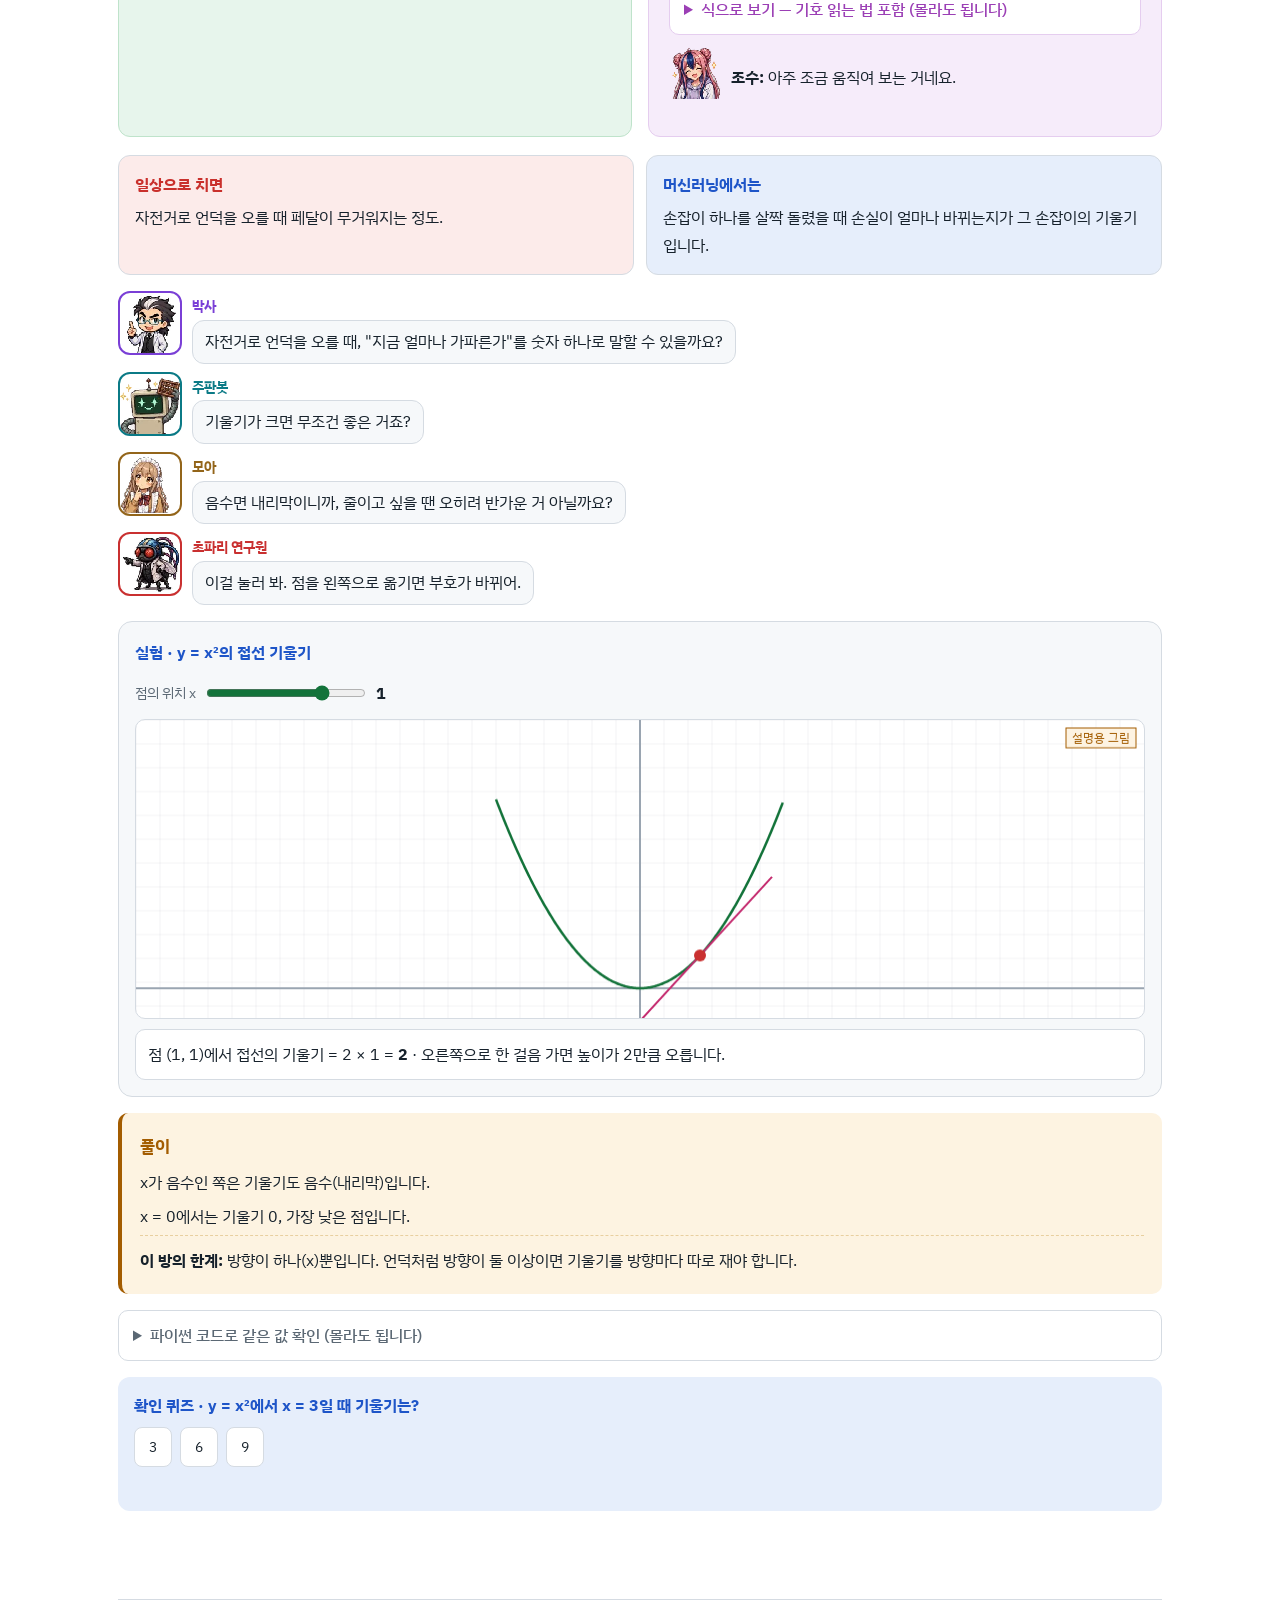
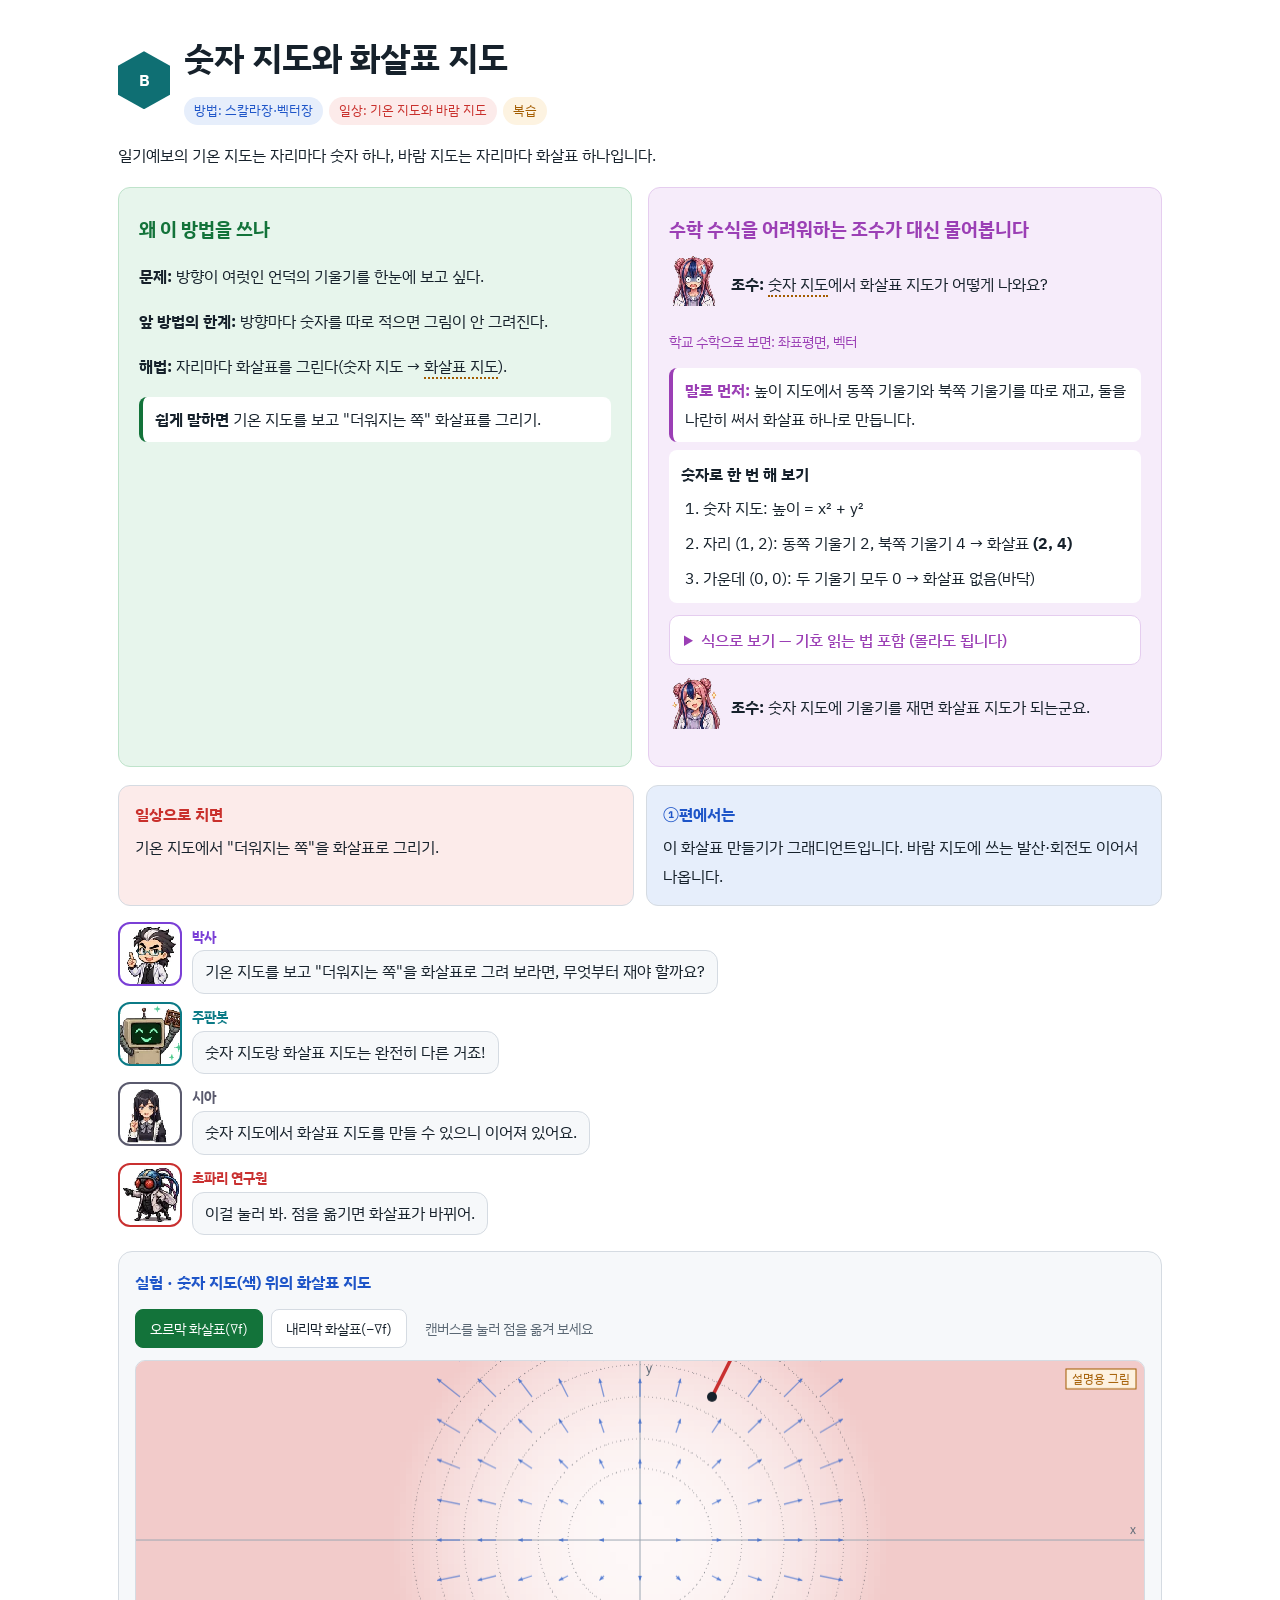
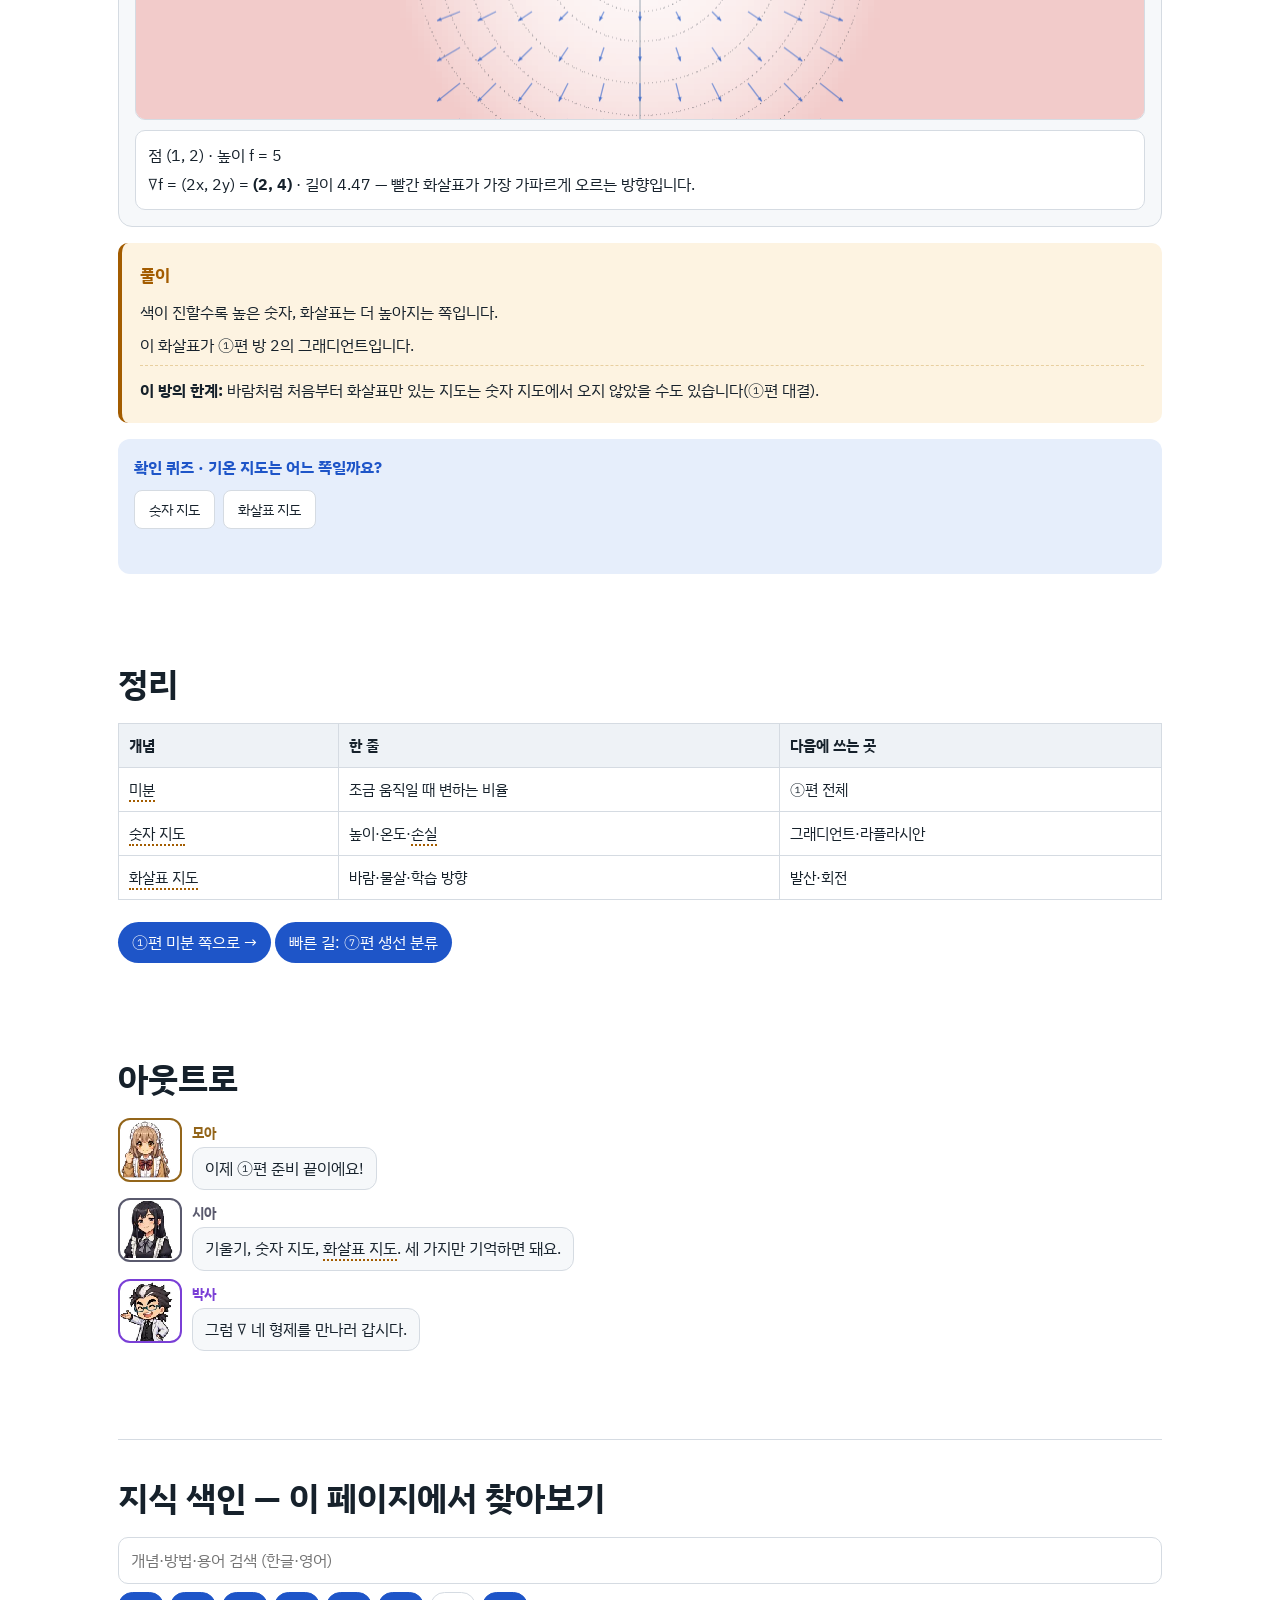
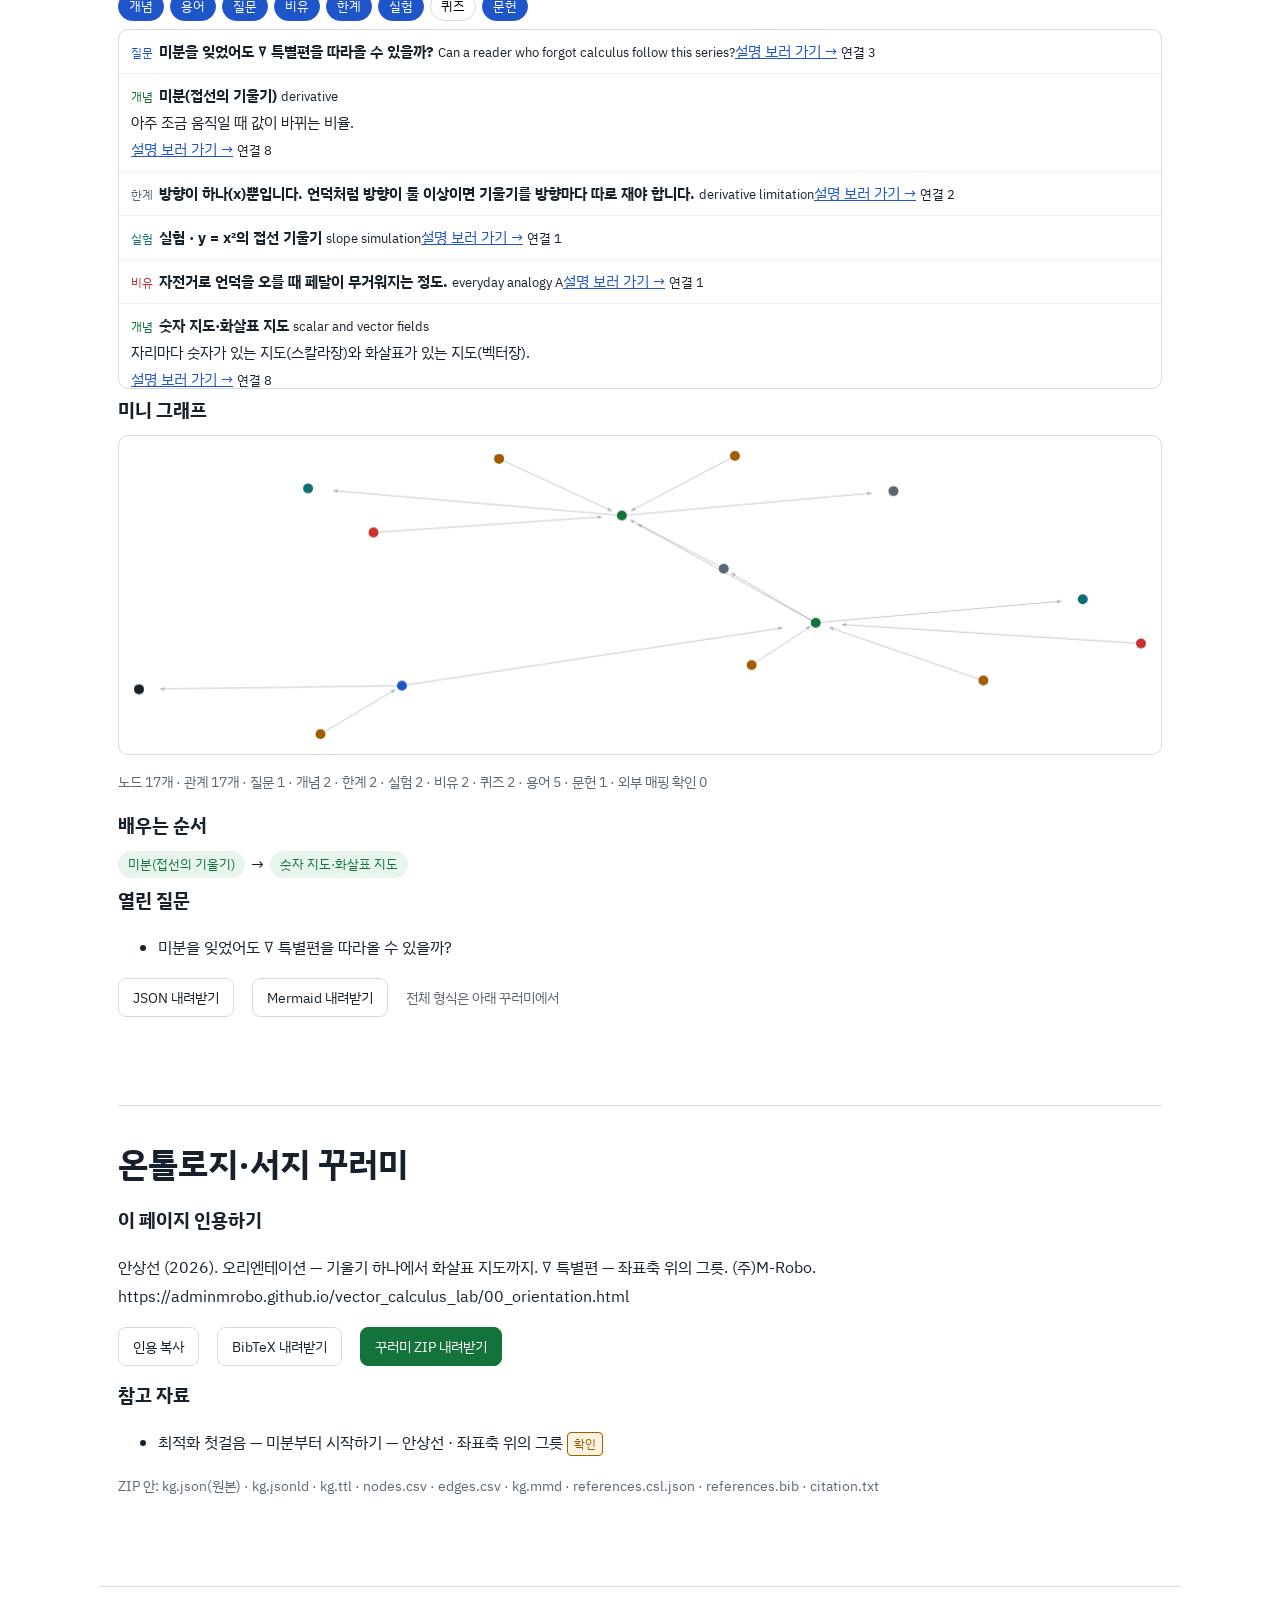
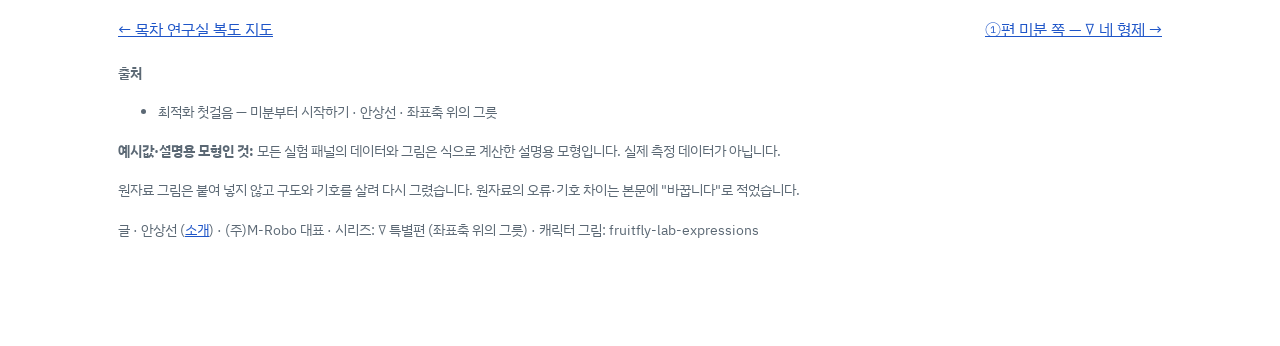
==== commit 67ef8e00: "연구실 확장 2차: 숫자로 한 번 해 보기를 번호 단계로, 식으로 푼 숫자는 접기 안으로, 남은 금지 표현 정리" ====
--- a/00_orientation.html
+++ b/00_orientation.html
@@ -191,6 +191,10 @@
 #aicheck details{background:var(--amber-soft)}
 .eqfold{background:#fff;border-color:#e5cdef}
 .eqfold summary{color:var(--stain)}
+/* 연구실 확장 2차: 숫자는 번호 단계로, 식으로 푼 숫자는 접기 안으로 */
+body{line-height:1.8}
+.mathbox .num ol{margin:6px 0 0;padding-left:22px;display:flex;flex-direction:column;gap:6px}
+.eqfold .numx{font-size:14px;margin:6px 0 0}
 </style>
 <script type="application/json" id="kg-raw">{"version": "1.0", "page": "00_orientation", "nodes": [{"id": "lab:question/00_orientation-core", "type": "Question", "label": {"ko": "미분을 잊었어도 ∇ 특별편을 따라올 수 있을까?", "en": "Can a reader who forgot calculus follow this series?"}, "page": "00_orientation", "domain": ["ai"], "status": "known", "confidence": "high", "anchor": "#first", "family": "optimization"}, {"id": "lab:concept/derivative", "type": "Concept", "label": {"ko": "미분(접선의 기울기)", "en": "derivative"}, "page": "00_orientation", "domain": ["ai"], "status": "known", "confidence": "high", "anchor": "#room-A", "definition": {"ko": "아주 조금 움직일 때 값이 바뀌는 비율."}, "level": 1, "family": "optimization"}, {"id": "lab:limitation/derivative-limit", "type": "Limitation", "label": {"ko": "방향이 하나(x)뿐입니다. 언덕처럼 방향이 둘 이상이면 기울기를 방향마다 따로 재야 합니다.", "en": "derivative limitation"}, "page": "00_orientation", "domain": ["ai"], "status": "known", "confidence": "high", "anchor": "#room-A", "family": "optimization"}, {"id": "lab:simulation/00_orientation-slope", "type": "Simulation", "label": {"ko": "실험 · y = x²의 접선 기울기", "en": "slope simulation"}, "page": "00_orientation", "domain": ["ai"], "status": "known", "confidence": "high", "anchor": "#sim-rA", "family": "optimization"}, {"id": "lab:analogy/00_orientation-A", "type": "Analogy", "label": {"ko": "자전거로 언덕을 오를 때 페달이 무거워지는 정도.", "en": "everyday analogy A"}, "page": "00_orientation", "domain": ["ai"], "status": "known", "confidence": "high", "anchor": "#room-A", "family": "optimization"}, {"id": "lab:quiz/00_orientation-A-0", "type": "QuizItem", "label": {"ko": "y = x²에서 x = 3일 때 기울기는?", "en": "quiz A-0"}, "page": "00_orientation", "domain": ["ai"], "status": "known", "confidence": "high", "anchor": "#room-A", "family": "optimization"}, {"id": "lab:concept/scalar-and-vector-fields", "type": "Concept", "label": {"ko": "숫자 지도·화살표 지도", "en": "scalar and vector fields"}, "page": "00_orientation", "domain": ["ai"], "status": "known", "confidence": "high", "anchor": "#room-B", "definition": {"ko": "자리마다 숫자가 있는 지도(스칼라장)와 화살표가 있는 지도(벡터장)."}, "level": 2, "family": "optimization"}, {"id": "lab:limitation/scalar-and-vector-fields-limit", "type": "Limitation", "label": {"ko": "바람처럼 처음부터 화살표만 있는 지도는 숫자 지도에서 오지 않았을 수도 있습니다(①편 대결).", "en": "scalar and vector fields limitation"}, "page": "00_orientation", "domain": ["ai"], "status": "known", "confidence": "high", "anchor": "#room-B", "family": "optimization"}, {"id": "lab:simulation/00_orientation-grad", "type": "Simulation", "label": {"ko": "실험 · 숫자 지도(색) 위의 화살표 지도", "en": "grad simulation"}, "page": "00_orientation", "domain": ["ai"], "status": "known", "confidence": "high", "anchor": "#sim-rB", "family": "optimization"}, {"id": "lab:analogy/00_orientation-B", "type": "Analogy", "label": {"ko": "기온 지도에서 \"더워지는 쪽\"을 화살표로 그리기.", "en": "everyday analogy B"}, "page": "00_orientation", "domain": ["ai"], "status": "known", "confidence": "high", "anchor": "#room-B", "family": "optimization"}, {"id": "lab:quiz/00_orientation-B-0", "type": "QuizItem", "label": {"ko": "기온 지도는 어느 쪽일까요?", "en": "quiz B-0"}, "page": "00_orientation", "domain": ["ai"], "status": "known", "confidence": "high", "anchor": "#room-B", "family": "optimization"}, {"id": "lab:term/derivative-term", "type": "Term", "label": {"ko": "미분", "en": "derivative term"}, "page": "00_orientation", "domain": ["ai"], "status": "known", "confidence": "high", "definition": {"ko": "아주 조금 움직일 때 바뀌는 비율. 접선의 기울기."}, "family": "optimization"}, {"id": "lab:term/tangent-line", "type": "Term", "label": {"ko": "접선", "en": "tangent line"}, "page": "00_orientation", "domain": ["ai"], "status": "known", "confidence": "high", "definition": {"ko": "곡선에 한 점에서만 닿는 직선."}, "family": "optimization"}, {"id": "lab:term/scalar-field", "type": "Term", "label": {"ko": "숫자 지도", "en": "scalar field"}, "page": "00_orientation", "domain": ["ai"], "status": "known", "confidence": "high", "definition": {"ko": "자리마다 숫자 하나."}, "family": "optimization"}, {"id": "lab:term/vector-field", "type": "Term", "label": {"ko": "화살표 지도", "en": "vector field"}, "page": "00_orientation", "domain": ["ai"], "status": "known", "confidence": "high", "definition": {"ko": "자리마다 화살표 하나."}, "family": "optimization"}, {"id": "lab:term/loss", "type": "Term", "label": {"ko": "손실", "en": "loss"}, "page": "00_orientation", "domain": ["ai"], "status": "known", "confidence": "high", "definition": {"ko": "모델이 틀린 정도."}, "family": "optimization"}, {"id": "lab:work/first-step", "type": "Work", "label": {"ko": "최적화 첫걸음 — 미분부터 시작하기", "en": "최적화 첫걸음 — 미분부터 시작하기"}, "page": "00_orientation", "domain": ["ai"], "status": "known", "confidence": "high", "family": "optimization"}], "edges": [{"s": "lab:question/00_orientation-core", "p": "lab:relatedTo", "o": "lab:concept/derivative", "anchor": "#first", "confidence": "high"}, {"s": "lab:concept/derivative", "p": "lab:hasLimitation", "o": "lab:limitation/derivative-limit", "anchor": "#room-A", "confidence": "high"}, {"s": "lab:concept/derivative", "p": "lab:demonstratedBy", "o": "lab:simulation/00_orientation-slope", "anchor": "#sim-rA", "confidence": "high"}, {"s": "lab:analogy/00_orientation-A", "p": "lab:analogyOf", "o": "lab:concept/derivative", "anchor": "#room-A", "confidence": "high"}, {"s": "lab:quiz/00_orientation-A-0", "p": "lab:assesses", "o": "lab:concept/derivative", "anchor": "#room-A", "confidence": "high"}, {"s": "lab:concept/scalar-and-vector-fields", "p": "lab:hasLimitation", "o": "lab:limitation/scalar-and-vector-fields-limit", "anchor": "#room-B", "confidence": "high"}, {"s": "lab:concept/derivative", "p": "lab:prerequisiteOf", "o": "lab:concept/scalar-and-vector-fields", "anchor": "#room-B", "confidence": "high"}, {"s": "lab:limitation/derivative-limit", "p": "lab:addressedBy", "o": "lab:concept/scalar-and-vector-fields", "anchor": "#room-B", "confidence": "high"}, {"s": "lab:concept/scalar-and-vector-fields", "p": "lab:demonstratedBy", "o": "lab:simulation/00_orientation-grad", "anchor": "#sim-rB", "confidence": "high"}, {"s": "lab:analogy/00_orientation-B", "p": "lab:analogyOf", "o": "lab:concept/scalar-and-vector-fields", "anchor": "#room-B", "confidence": "high"}, {"s": "lab:quiz/00_orientation-B-0", "p": "lab:assesses", "o": "lab:concept/scalar-and-vector-fields", "anchor": "#room-B", "confidence": "high"}, {"s": "lab:term/derivative-term", "p": "lab:partOf", "o": "lab:concept/derivative", "anchor": "#first", "confidence": "high"}, {"s": "lab:term/tangent-line", "p": "lab:partOf", "o": "lab:concept/derivative", "anchor": "#first", "confidence": "high"}, {"s": "lab:term/scalar-field", "p": "lab:partOf", "o": "lab:concept/scalar-and-vector-fields", "anchor": "#first", "confidence": "high"}, {"s": "lab:term/vector-field", "p": "lab:partOf", "o": "lab:concept/scalar-and-vector-fields", "anchor": "#first", "confidence": "high"}, {"s": "lab:term/loss", "p": "lab:relatedTo", "o": "lab:question/00_orientation-core", "anchor": "#first", "confidence": "high"}, {"s": "lab:question/00_orientation-core", "p": "lab:relatedTo", "o": "lab:work/first-step", "anchor": "#export", "confidence": "high"}]}</script>
 <script type="application/ld+json" id="kg-ld">{"@context": {"skos": "http://www.w3.org/2004/02/skos/core#", "schema": "https://schema.org/", "dct": "http://purl.org/dc/terms/", "prov": "http://www.w3.org/ns/prov#", "lab": "urn:lab:"}, "@graph": [{"@id": "urn:lab:question/00_orientation-core", "@type": "skos:Concept", "lab:type": "Question", "skos:prefLabel": [{"@value": "미분을 잊었어도 ∇ 특별편을 따라올 수 있을까?", "@language": "ko"}, {"@value": "Can a reader who forgot calculus follow this series?", "@language": "en"}]}, {"@id": "urn:lab:concept/derivative", "@type": "skos:Concept", "lab:type": "Concept", "skos:prefLabel": [{"@value": "미분(접선의 기울기)", "@language": "ko"}, {"@value": "derivative", "@language": "en"}]}, {"@id": "urn:lab:limitation/derivative-limit", "@type": "skos:Concept", "lab:type": "Limitation", "skos:prefLabel": [{"@value": "방향이 하나(x)뿐입니다. 언덕처럼 방향이 둘 이상이면 기울기를 방향마다 따로 재야 합니다.", "@language": "ko"}, {"@value": "derivative limitation", "@language": "en"}]}, {"@id": "urn:lab:simulation/00_orientation-slope", "@type": "skos:Concept", "lab:type": "Simulation", "skos:prefLabel": [{"@value": "실험 · y = x²의 접선 기울기", "@language": "ko"}, {"@value": "slope simulation", "@language": "en"}]}, {"@id": "urn:lab:analogy/00_orientation-A", "@type": "skos:Concept", "lab:type": "Analogy", "skos:prefLabel": [{"@value": "자전거로 언덕을 오를 때 페달이 무거워지는 정도.", "@language": "ko"}, {"@value": "everyday analogy A", "@language": "en"}]}, {"@id": "urn:lab:quiz/00_orientation-A-0", "@type": "schema:Question", "lab:type": "QuizItem", "skos:prefLabel": [{"@value": "y = x²에서 x = 3일 때 기울기는?", "@language": "ko"}, {"@value": "quiz A-0", "@language": "en"}]}, {"@id": "urn:lab:concept/scalar-and-vector-fields", "@type": "skos:Concept", "lab:type": "Concept", "skos:prefLabel": [{"@value": "숫자 지도·화살표 지도", "@language": "ko"}, {"@value": "scalar and vector fields", "@language": "en"}]}, {"@id": "urn:lab:limitation/scalar-and-vector-fields-limit", "@type": "skos:Concept", "lab:type": "Limitation", "skos:prefLabel": [{"@value": "바람처럼 처음부터 화살표만 있는 지도는 숫자 지도에서 오지 않았을 수도 있습니다(①편 대결).", "@language": "ko"}, {"@value": "scalar and vector fields limitation", "@language": "en"}]}, {"@id": "urn:lab:simulation/00_orientation-grad", "@type": "skos:Concept", "lab:type": "Simulation", "skos:prefLabel": [{"@value": "실험 · 숫자 지도(색) 위의 화살표 지도", "@language": "ko"}, {"@value": "grad simulation", "@language": "en"}]}, {"@id": "urn:lab:analogy/00_orientation-B", "@type": "skos:Concept", "lab:type": "Analogy", "skos:prefLabel": [{"@value": "기온 지도에서 \"더워지는 쪽\"을 화살표로 그리기.", "@language": "ko"}, {"@value": "everyday analogy B", "@language": "en"}]}, {"@id": "urn:lab:quiz/00_orientation-B-0", "@type": "schema:Question", "lab:type": "QuizItem", "skos:prefLabel": [{"@value": "기온 지도는 어느 쪽일까요?", "@language": "ko"}, {"@value": "quiz B-0", "@language": "en"}]}, {"@id": "urn:lab:term/derivative-term", "@type": "skos:Concept", "lab:type": "Term", "skos:prefLabel": [{"@value": "미분", "@language": "ko"}, {"@value": "derivative term", "@language": "en"}]}, {"@id": "urn:lab:term/tangent-line", "@type": "skos:Concept", "lab:type": "Term", "skos:prefLabel": [{"@value": "접선", "@language": "ko"}, {"@value": "tangent line", "@language": "en"}]}, {"@id": "urn:lab:term/scalar-field", "@type": "skos:Concept", "lab:type": "Term", "skos:prefLabel": [{"@value": "숫자 지도", "@language": "ko"}, {"@value": "scalar field", "@language": "en"}]}, {"@id": "urn:lab:term/vector-field", "@type": "skos:Concept", "lab:type": "Term", "skos:prefLabel": [{"@value": "화살표 지도", "@language": "ko"}, {"@value": "vector field", "@language": "en"}]}, {"@id": "urn:lab:term/loss", "@type": "skos:Concept", "lab:type": "Term", "skos:prefLabel": [{"@value": "손실", "@language": "ko"}, {"@value": "loss", "@language": "en"}]}, {"@id": "urn:lab:work/first-step", "@type": "schema:CreativeWork", "lab:type": "Work", "skos:prefLabel": [{"@value": "최적화 첫걸음 — 미분부터 시작하기", "@language": "ko"}, {"@value": "최적화 첫걸음 — 미분부터 시작하기", "@language": "en"}]}]}</script>
@@ -208,13 +212,13 @@
 <section class="level" id="room-A"><div class="lvhead"><div class="hex">A</div><div><h2>미분 세 줄 복습 — 접선의 기울기</h2><div class="tags"><span class="tag m">방법: 미분</span><span class="tag d">일상: 오르막 길</span><span class="tag s">복습</span></div></div></div>
 <p>곡선 위 한 점에서 살짝 움직일 때 높이가 얼마나 변하는지가 미분(기울기)입니다.</p><div class="duo"><div class="whybox"><h3>왜 이 방법을 쓰나</h3><p><b>문제:</b> 손실을 줄이려면 어느 쪽으로 바꿔야 할지 알아야 한다.</p><p><b>앞 방법의 한계:</b> 두 점을 직접 비교하면 간격에 따라 값이 흔들린다.</p><p><b>해법:</b> 간격을 아주 작게 줄인 기울기(접선)를 쓴다.</p><div class="easy"><b>쉽게 말하면</b> 오르막길에서 지금 발밑의 경사.</div></div>
 <div class="mathbox"><h3>수학 수식을 어려워하는 조수가 대신 물어봅니다</h3><div class="asq"><img class="" data-who="asst" data-mood="shock" alt="" aria-hidden="true" width="52" height="52"><p><b>조수:</b> 접선이 왜 갑자기 나와요?</p></div>
-<p class="school">학교 수학으로 보면: 미분계수 = 접선의 기울기</p><p class="sayfirst"><b>말로 먼저:</b> 곡선 위에서 아주 조금 오른쪽으로 갈 때, 높이가 몇 배로 바뀌는지 재는 식입니다.</p><details class="eqfold"><summary>식으로 보기 — 기호 읽는 법 포함</summary><div class="eq">y = x² → 기울기 <b>2x</b></div><table><tr><th>식 조각</th><th>읽는 법</th><th>뜻</th></tr><tr><td>x²</td><td>엑스 제곱 — 곡선의 높이</td><td>곡선의 높이</td></tr><tr><td>2x</td><td>이 엑스 — 그 자리 기울기</td><td>그 자리 접선의 기울기</td></tr><tr><td>+ / −</td><td>플러스·마이너스</td><td>오르막 / 내리막</td></tr></table></details>
-<div class="num"><b>숫자로 한 번 해 보기</b><br>x = 1이면 기울기 2. 오른쪽으로 0.01 가면 높이가 약 0.02 오릅니다(1.0201 − 1 = 0.0201).</div><div class="asq"><img class="" data-who="asst" data-mood="spark" alt="" aria-hidden="true" width="52" height="52"><p><b>조수:</b> 아주 조금 움직여 보는 거네요.</p></div></div></div><div class="pair"><div class="fly"><b>일상으로 치면</b>자전거로 언덕을 오를 때 페달이 무거워지는 정도.</div><div class="nn"><b>머신러닝에서는</b>손잡이 하나를 살짝 돌렸을 때 손실이 얼마나 바뀌는지가 그 손잡이의 기울기입니다.</div></div><div class="talk"><div class="say" data-who="doc"><img class="who" data-who="doc" data-mood="board" alt="" aria-hidden="true"><div><b class="name">박사</b><p>자전거로 언덕을 오를 때, "지금 얼마나 가파른가"를 숫자 하나로 말할 수 있을까요?</p></div></div><div class="say" data-who="robo"><img class="who" data-who="robo" data-mood="coin" alt="" aria-hidden="true"><div><b class="name">주판봇</b><p>기울기가 크면 무조건 좋은 거죠?</p></div></div><div class="say" data-who="moa"><img class="who" data-who="moa" data-mood="think" alt="" aria-hidden="true"><div><b class="name">모아</b><p>음수면 내리막이니까, 줄이고 싶을 땐 오히려 반가운 거 아닐까요?</p></div></div><div class="say" data-who="fly"><img class="who" data-who="fly" data-mood="point" alt="" aria-hidden="true"><div><b class="name">초파리 연구원</b><p>이걸 눌러 봐. 점을 왼쪽으로 옮기면 부호가 바뀌어.</p></div></div></div><div class="panel" id="sim-rA"><div class="ptitle">실험 · y = x²의 접선 기울기</div><div data-mod="slope"></div></div><div class="explain"><h3>풀이</h3><p>x가 음수인 쪽은 기울기도 음수(내리막)입니다.</p><p>x = 0에서는 기울기 0, 가장 낮은 점입니다.</p><p class="lim"><b>이 방의 한계:</b> 방향이 하나(x)뿐입니다. 언덕처럼 방향이 둘 이상이면 기울기를 방향마다 따로 재야 합니다.</p></div><details class="codefold"><summary>파이썬 코드로 같은 값 확인 (몰라도 됩니다)</summary><code>sympy.diff(x**2, x)   # 결과: 2*x</code><p>y = x²을 미분하면 2x라는 것을 프로그램으로 확인한다. 손으로 구한 값과 같다.</p></details><div class="quiz" data-quiz="qA"></div></section>
+<p class="school">학교 수학으로 보면: 미분계수 = 접선의 기울기</p><p class="sayfirst"><b>말로 먼저:</b> 곡선 위에서 아주 조금 오른쪽으로 갈 때, 높이가 몇 배로 바뀌는지 재는 식입니다.</p><div class="num"><b>숫자로 한 번 해 보기</b><ol><li>곡선: 높이 = x², 지금 자리 x = 1, 높이 1</li><li>오른쪽으로 0.01 가면 높이 1.0201 → <b>0.0201</b> 올랐습니다</li><li>0.0201 ÷ 0.01 ≈ <b>2</b> → 이 자리의 기울기(접선의 기울기)는 2입니다</li></ol></div><details class="eqfold"><summary>식으로 보기 — 기호 읽는 법 포함 (몰라도 됩니다)</summary><div class="eq">y = x² → 기울기 <b>2x</b></div><table><tr><th>식 조각</th><th>읽는 법</th><th>뜻</th></tr><tr><td>x²</td><td>엑스 제곱 — 곡선의 높이</td><td>곡선의 높이</td></tr><tr><td>2x</td><td>이 엑스 — 그 자리 기울기</td><td>그 자리 접선의 기울기</td></tr><tr><td>+ / −</td><td>플러스·마이너스</td><td>오르막 / 내리막</td></tr></table><p class="numx"><b>식으로 푼 숫자:</b> x = 1이면 기울기 2. 오른쪽으로 0.01 가면 높이가 약 0.02 오릅니다(1.0201 − 1 = 0.0201).</p></details>
+<div class="asq"><img class="" data-who="asst" data-mood="spark" alt="" aria-hidden="true" width="52" height="52"><p><b>조수:</b> 아주 조금 움직여 보는 거네요.</p></div></div></div><div class="pair"><div class="fly"><b>일상으로 치면</b>자전거로 언덕을 오를 때 페달이 무거워지는 정도.</div><div class="nn"><b>머신러닝에서는</b>손잡이 하나를 살짝 돌렸을 때 손실이 얼마나 바뀌는지가 그 손잡이의 기울기입니다.</div></div><div class="talk"><div class="say" data-who="doc"><img class="who" data-who="doc" data-mood="board" alt="" aria-hidden="true"><div><b class="name">박사</b><p>자전거로 언덕을 오를 때, "지금 얼마나 가파른가"를 숫자 하나로 말할 수 있을까요?</p></div></div><div class="say" data-who="robo"><img class="who" data-who="robo" data-mood="coin" alt="" aria-hidden="true"><div><b class="name">주판봇</b><p>기울기가 크면 무조건 좋은 거죠?</p></div></div><div class="say" data-who="moa"><img class="who" data-who="moa" data-mood="think" alt="" aria-hidden="true"><div><b class="name">모아</b><p>음수면 내리막이니까, 줄이고 싶을 땐 오히려 반가운 거 아닐까요?</p></div></div><div class="say" data-who="fly"><img class="who" data-who="fly" data-mood="point" alt="" aria-hidden="true"><div><b class="name">초파리 연구원</b><p>이걸 눌러 봐. 점을 왼쪽으로 옮기면 부호가 바뀌어.</p></div></div></div><div class="panel" id="sim-rA"><div class="ptitle">실험 · y = x²의 접선 기울기</div><div data-mod="slope"></div></div><div class="explain"><h3>풀이</h3><p>x가 음수인 쪽은 기울기도 음수(내리막)입니다.</p><p>x = 0에서는 기울기 0, 가장 낮은 점입니다.</p><p class="lim"><b>이 방의 한계:</b> 방향이 하나(x)뿐입니다. 언덕처럼 방향이 둘 이상이면 기울기를 방향마다 따로 재야 합니다.</p></div><details class="codefold"><summary>파이썬 코드로 같은 값 확인 (몰라도 됩니다)</summary><code>sympy.diff(x**2, x)   # 결과: 2*x</code><p>y = x²을 미분하면 2x라는 것을 프로그램으로 확인한다. 손으로 구한 값과 같다.</p></details><div class="quiz" data-quiz="qA"></div></section>
 <section class="level" id="room-B"><div class="lvhead"><div class="hex">B</div><div><h2>숫자 지도와 화살표 지도</h2><div class="tags"><span class="tag m">방법: 스칼라장·벡터장</span><span class="tag d">일상: 기온 지도와 바람 지도</span><span class="tag s">복습</span></div></div></div>
 <p>일기예보의 기온 지도는 자리마다 숫자 하나, 바람 지도는 자리마다 화살표 하나입니다.</p><div class="duo"><div class="whybox"><h3>왜 이 방법을 쓰나</h3><p><b>문제:</b> 방향이 여럿인 언덕의 기울기를 한눈에 보고 싶다.</p><p><b>앞 방법의 한계:</b> 방향마다 숫자를 따로 적으면 그림이 안 그려진다.</p><p><b>해법:</b> 자리마다 화살표를 그린다(숫자 지도 → 화살표 지도).</p><div class="easy"><b>쉽게 말하면</b> 기온 지도를 보고 "더워지는 쪽" 화살표를 그리기.</div></div>
 <div class="mathbox"><h3>수학 수식을 어려워하는 조수가 대신 물어봅니다</h3><div class="asq"><img class="" data-who="asst" data-mood="shock" alt="" aria-hidden="true" width="52" height="52"><p><b>조수:</b> 숫자 지도에서 화살표 지도가 어떻게 나와요?</p></div>
-<p class="school">학교 수학으로 보면: 좌표평면, 벡터</p><p class="sayfirst"><b>말로 먼저:</b> 높이 지도에서 동쪽 기울기와 북쪽 기울기를 따로 재고, 둘을 나란히 써서 화살표 하나로 만듭니다.</p><details class="eqfold"><summary>식으로 보기 — 기호 읽는 법 포함</summary><div class="eq">숫자 지도 f(x, y) → 화살표 (x쪽 기울기, y쪽 기울기)</div><table><tr><th>식 조각</th><th>읽는 법</th><th>뜻</th></tr><tr><td>f(x, y)</td><td>에프 엑스 와이 — 자리마다 높이</td><td>자리마다 높이(숫자)</td></tr><tr><td>(2x, 2y)</td><td>이 엑스, 이 와이 — 두 기울기 묶음</td><td>f = x² + y²의 화살표</td></tr><tr><td>화살표 길이</td><td>화살표 길이 — 가파름</td><td>가파름</td></tr></table></details>
-<div class="num"><b>숫자로 한 번 해 보기</b><br>점 (1, 2)에서 화살표 (2, 4). 가운데 (0, 0)에서는 (0, 0).</div><div class="asq"><img class="" data-who="asst" data-mood="spark" alt="" aria-hidden="true" width="52" height="52"><p><b>조수:</b> 숫자 지도에 기울기를 재면 화살표 지도가 되는군요.</p></div></div></div><div class="pair"><div class="fly"><b>일상으로 치면</b>기온 지도에서 "더워지는 쪽"을 화살표로 그리기.</div><div class="nn"><b>①편에서는</b>이 화살표 만들기가 그래디언트입니다. 바람 지도에 쓰는 발산·회전도 이어서 나옵니다.</div></div><div class="talk"><div class="say" data-who="doc"><img class="who" data-who="doc" data-mood="board" alt="" aria-hidden="true"><div><b class="name">박사</b><p>기온 지도를 보고 "더워지는 쪽"을 화살표로 그려 보라면, 무엇부터 재야 할까요?</p></div></div><div class="say" data-who="robo"><img class="who" data-who="robo" data-mood="happy" alt="" aria-hidden="true"><div><b class="name">주판봇</b><p>숫자 지도랑 화살표 지도는 완전히 다른 거죠!</p></div></div><div class="say" data-who="sia"><img class="who" data-who="sia" data-mood="explain" alt="" aria-hidden="true"><div><b class="name">시아</b><p>숫자 지도에서 화살표 지도를 만들 수 있으니 이어져 있어요.</p></div></div><div class="say" data-who="fly"><img class="who" data-who="fly" data-mood="point" alt="" aria-hidden="true"><div><b class="name">초파리 연구원</b><p>이걸 눌러 봐. 점을 옮기면 화살표가 바뀌어.</p></div></div></div><div class="panel" id="sim-rB"><div class="ptitle">실험 · 숫자 지도(색) 위의 화살표 지도</div><div data-mod="grad"></div></div><div class="explain"><h3>풀이</h3><p>색이 진할수록 높은 숫자, 화살표는 더 높아지는 쪽입니다.</p><p>이 화살표가 ①편 방 2의 그래디언트입니다.</p><p class="lim"><b>이 방의 한계:</b> 바람처럼 처음부터 화살표만 있는 지도는 숫자 지도에서 오지 않았을 수도 있습니다(①편 대결).</p></div><div class="quiz" data-quiz="qB"></div></section>
+<p class="school">학교 수학으로 보면: 좌표평면, 벡터</p><p class="sayfirst"><b>말로 먼저:</b> 높이 지도에서 동쪽 기울기와 북쪽 기울기를 따로 재고, 둘을 나란히 써서 화살표 하나로 만듭니다.</p><div class="num"><b>숫자로 한 번 해 보기</b><ol><li>숫자 지도: 높이 = x² + y²</li><li>자리 (1, 2): 동쪽 기울기 2, 북쪽 기울기 4 → 화살표 <b>(2, 4)</b></li><li>가운데 (0, 0): 두 기울기 모두 0 → 화살표 없음(바닥)</li></ol></div><details class="eqfold"><summary>식으로 보기 — 기호 읽는 법 포함 (몰라도 됩니다)</summary><div class="eq">숫자 지도 f(x, y) → 화살표 (x쪽 기울기, y쪽 기울기)</div><table><tr><th>식 조각</th><th>읽는 법</th><th>뜻</th></tr><tr><td>f(x, y)</td><td>에프 엑스 와이 — 자리마다 높이</td><td>자리마다 높이(숫자)</td></tr><tr><td>(2x, 2y)</td><td>이 엑스, 이 와이 — 두 기울기 묶음</td><td>f = x² + y²의 화살표</td></tr><tr><td>화살표 길이</td><td>화살표 길이 — 가파름</td><td>가파름</td></tr></table><p class="numx"><b>식으로 푼 숫자:</b> 점 (1, 2)에서 화살표 (2, 4). 가운데 (0, 0)에서는 (0, 0).</p></details>
+<div class="asq"><img class="" data-who="asst" data-mood="spark" alt="" aria-hidden="true" width="52" height="52"><p><b>조수:</b> 숫자 지도에 기울기를 재면 화살표 지도가 되는군요.</p></div></div></div><div class="pair"><div class="fly"><b>일상으로 치면</b>기온 지도에서 "더워지는 쪽"을 화살표로 그리기.</div><div class="nn"><b>①편에서는</b>이 화살표 만들기가 그래디언트입니다. 바람 지도에 쓰는 발산·회전도 이어서 나옵니다.</div></div><div class="talk"><div class="say" data-who="doc"><img class="who" data-who="doc" data-mood="board" alt="" aria-hidden="true"><div><b class="name">박사</b><p>기온 지도를 보고 "더워지는 쪽"을 화살표로 그려 보라면, 무엇부터 재야 할까요?</p></div></div><div class="say" data-who="robo"><img class="who" data-who="robo" data-mood="happy" alt="" aria-hidden="true"><div><b class="name">주판봇</b><p>숫자 지도랑 화살표 지도는 완전히 다른 거죠!</p></div></div><div class="say" data-who="sia"><img class="who" data-who="sia" data-mood="explain" alt="" aria-hidden="true"><div><b class="name">시아</b><p>숫자 지도에서 화살표 지도를 만들 수 있으니 이어져 있어요.</p></div></div><div class="say" data-who="fly"><img class="who" data-who="fly" data-mood="point" alt="" aria-hidden="true"><div><b class="name">초파리 연구원</b><p>이걸 눌러 봐. 점을 옮기면 화살표가 바뀌어.</p></div></div></div><div class="panel" id="sim-rB"><div class="ptitle">실험 · 숫자 지도(색) 위의 화살표 지도</div><div data-mod="grad"></div></div><div class="explain"><h3>풀이</h3><p>색이 진할수록 높은 숫자, 화살표는 더 높아지는 쪽입니다.</p><p>이 화살표가 ①편 방 2의 그래디언트입니다.</p><p class="lim"><b>이 방의 한계:</b> 바람처럼 처음부터 화살표만 있는 지도는 숫자 지도에서 오지 않았을 수도 있습니다(①편 대결).</p></div><div class="quiz" data-quiz="qB"></div></section>
 
 <section id="summary"><h2>정리</h2><div class="tw"><table class="tb"><tr><th>개념</th><th>한 줄</th><th>다음에 쓰는 곳</th></tr><tr><td>미분</td><td>조금 움직일 때 변하는 비율</td><td>①편 전체</td></tr><tr><td>숫자 지도</td><td>높이·온도·손실</td><td>그래디언트·라플라시안</td></tr><tr><td>화살표 지도</td><td>바람·물살·학습 방향</td><td>발산·회전</td></tr></table></div><p><a class="skip" href="01_differential.html">①편 미분 쪽으로 →</a> <a class="skip" href="07_fish_market.html">빠른 길: ⑦편 생선 분류</a></p></section>
 <section id="outro"><h2>아웃트로</h2><div class="talk"><div class="say" data-who="moa"><img class="who" data-who="moa" data-mood="cheer" alt="" aria-hidden="true"><div><b class="name">모아</b><p>이제 ①편 준비 끝이에요!</p></div></div><div class="say" data-who="sia"><img class="who" data-who="sia" data-mood="proud" alt="" aria-hidden="true"><div><b class="name">시아</b><p>기울기, 숫자 지도, 화살표 지도. 세 가지만 기억하면 돼요.</p></div></div><div class="say" data-who="doc"><img class="who" data-who="doc" data-mood="front" alt="" aria-hidden="true"><div><b class="name">박사</b><p>그럼 ∇ 네 형제를 만나러 갑시다.</p></div></div></div></section>
@@ -228,7 +232,7 @@
 <p><b>예시값·설명용 모형인 것:</b> 모든 실험 패널의 데이터와 그림은 식으로 계산한 설명용 모형입니다. 실제 측정 데이터가 아닙니다.</p>
 <p>원자료 그림은 붙여 넣지 않고 구도와 기호를 살려 다시 그렸습니다. 원자료의 오류·기호 차이는 본문에 "바꿉니다"로 적었습니다.</p>
 <p>글 · 안상선 (<a href="https://adminmrobo.github.io/who_am_i/who_am_i.html">소개</a>) · (주)M-Robo 대표 · 시리즈: ∇ 특별편 (좌표축 위의 그릇) · 캐릭터 그림: fruitfly-lab-expressions</p></footer>
-<script>var SPRITE={"fly_e08": "[data-uri]", "robo_e13": "[data-uri]", "asst_e01": "[data-uri]", "robo_e16": "[data-uri]", "moa_e13": "[data-uri]", "sia_e08": "[data-uri]", "asst_e13": "[data-uri]", "fly_e10": "[data-uri]", "asst_e24": "[data-uri]", "sia_e13": "[data-uri]", "moa_e09": "[data-uri]", "sia_e07": "[data-uri]", "robo_e12": "[data-uri]", "doc_e07": "[data-uri]", "sia_e16": "[data-uri]", "doc_e08": "[data-uri]", "moa_e12": "[data-uri]"};var LAB_ALIAS={"fly_point": "fly_e08", "robo_smile": "robo_e13", "asst_spark": "asst_e01", "robo_coin": "robo_e16", "moa_smile": "moa_e13", "sia_guide": "sia_e08", "asst_smile": "asst_e13", "fly_clip": "fly_e10", "asst_shock": "asst_e24", "sia_smile": "sia_e13", "moa_think": "moa_e09", "sia_explain": "sia_e07", "robo_happy": "robo_e12", "doc_board": "doc_e07", "sia_proud": "sia_e16", "doc_front": "doc_e08", "moa_cheer": "moa_e12"};</script>
+<script>var SPRITE={"robo_e13": "[data-uri]", "sia_e08": "[data-uri]", "sia_e16": "[data-uri]", "asst_e13": "[data-uri]", "fly_e10": "[data-uri]", "moa_e09": "[data-uri]", "sia_e13": "[data-uri]", "sia_e07": "[data-uri]", "moa_e13": "[data-uri]", "asst_e01": "[data-uri]", "asst_e24": "[data-uri]", "robo_e16": "[data-uri]", "doc_e07": "[data-uri]", "fly_e08": "[data-uri]", "doc_e08": "[data-uri]", "robo_e12": "[data-uri]", "moa_e12": "[data-uri]"};var LAB_ALIAS={"robo_smile": "robo_e13", "sia_guide": "sia_e08", "sia_proud": "sia_e16", "asst_smile": "asst_e13", "fly_clip": "fly_e10", "moa_think": "moa_e09", "sia_smile": "sia_e13", "sia_explain": "sia_e07", "moa_smile": "moa_e13", "asst_spark": "asst_e01", "asst_shock": "asst_e24", "robo_coin": "robo_e16", "doc_board": "doc_e07", "fly_point": "fly_e08", "doc_front": "doc_e08", "robo_happy": "robo_e12", "moa_cheer": "moa_e12"};</script>
 <script>/* 연구실 공용 모듈 (vector_calculus_lab) — 외부 라이브러리 없음, 브라우저 저장소 없음 */
 var REDUCE=window.matchMedia&&window.matchMedia('(prefers-reduced-motion: reduce)').matches;
 function rng(a){return function(){a|=0;a=a+0x6D2B79F5|0;var t=Math.imul(a^a>>>15,1|a);t=t+Math.imul(t^t>>>7,61|t)^t;return((t^t>>>14)>>>0)/4294967296}}
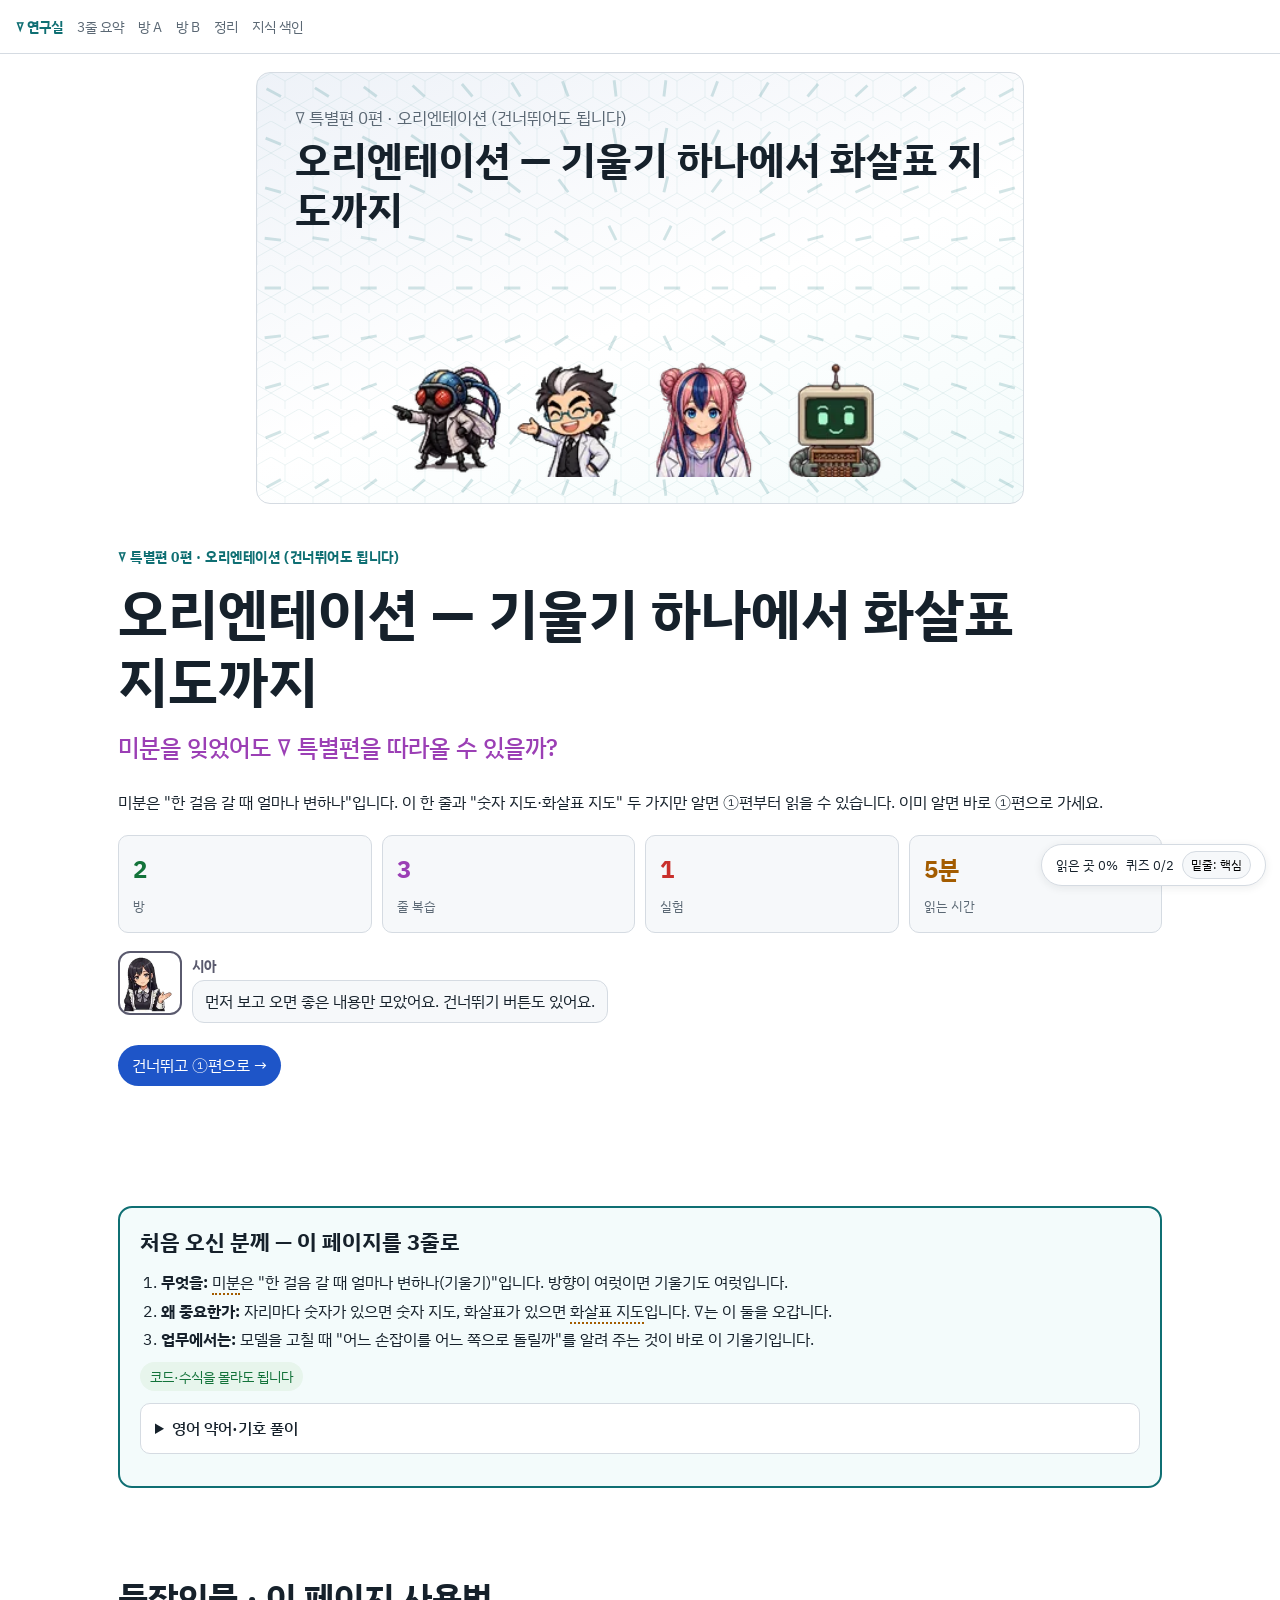
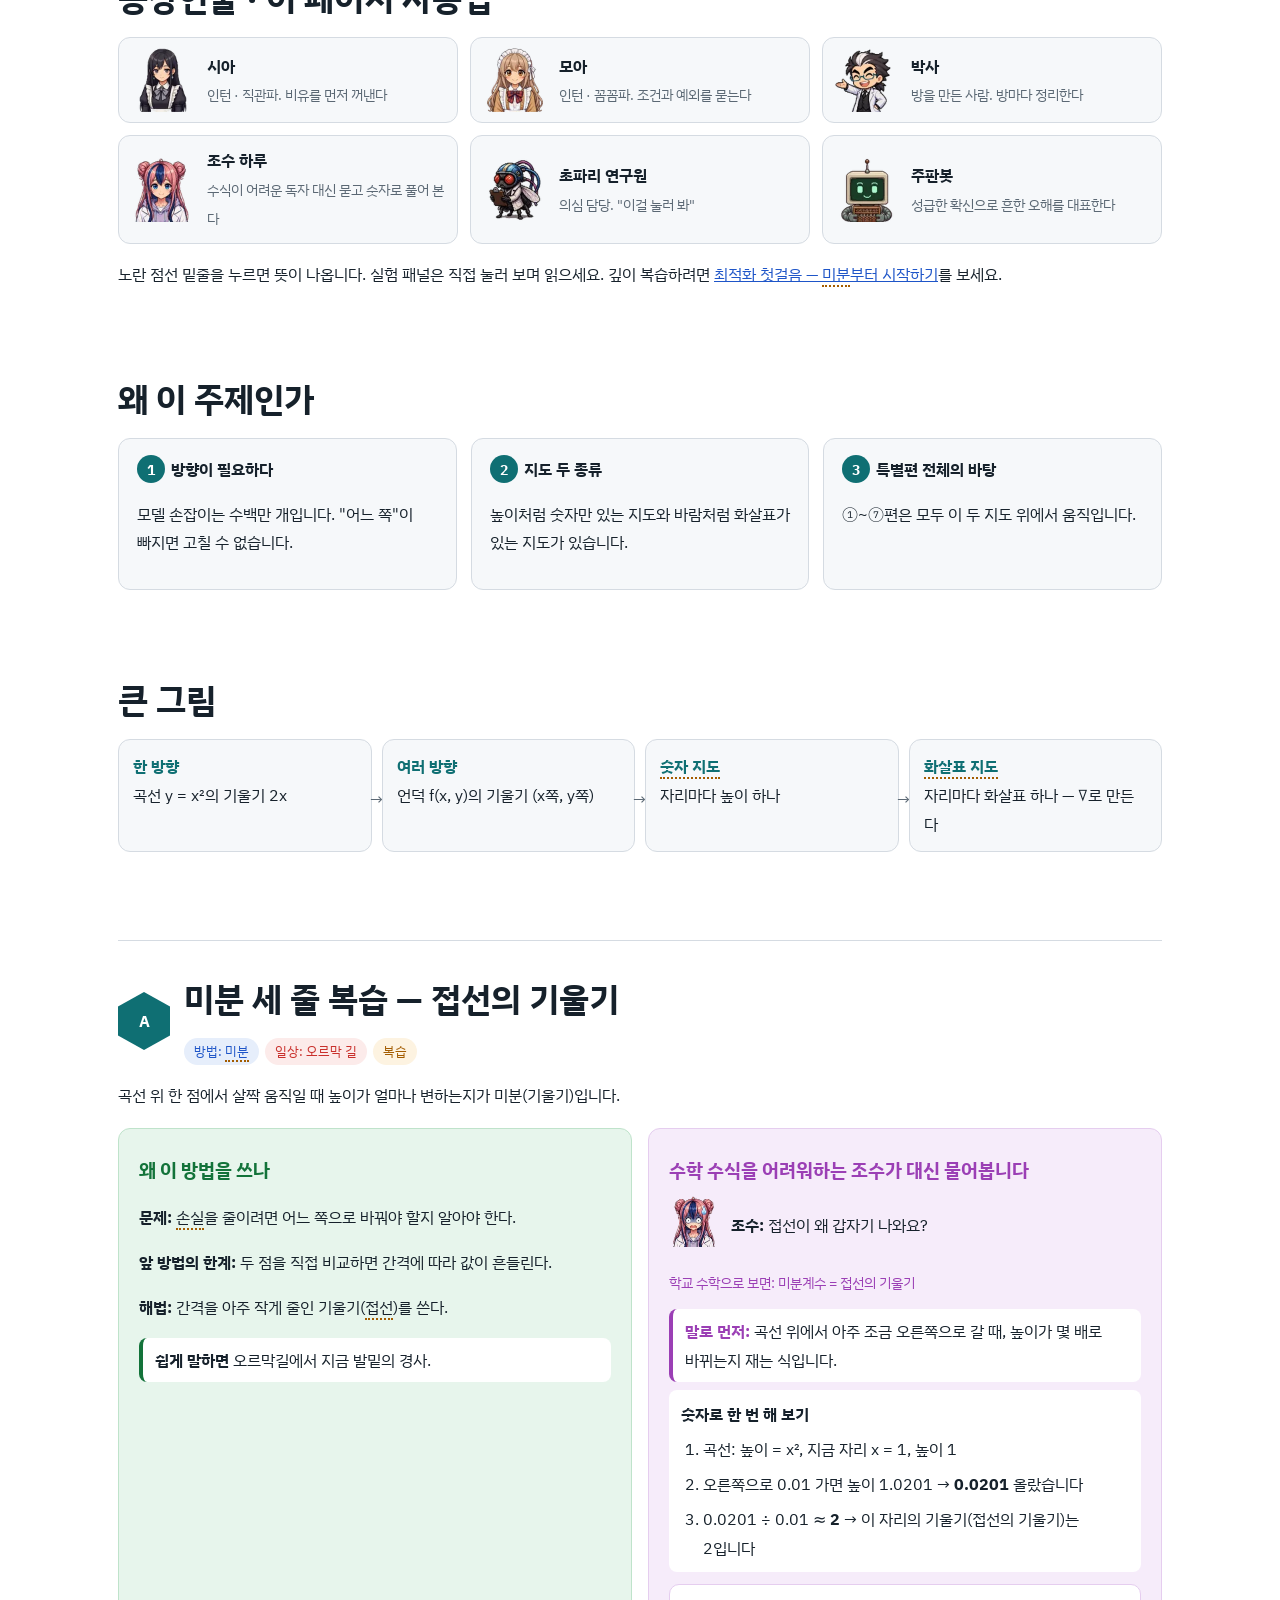
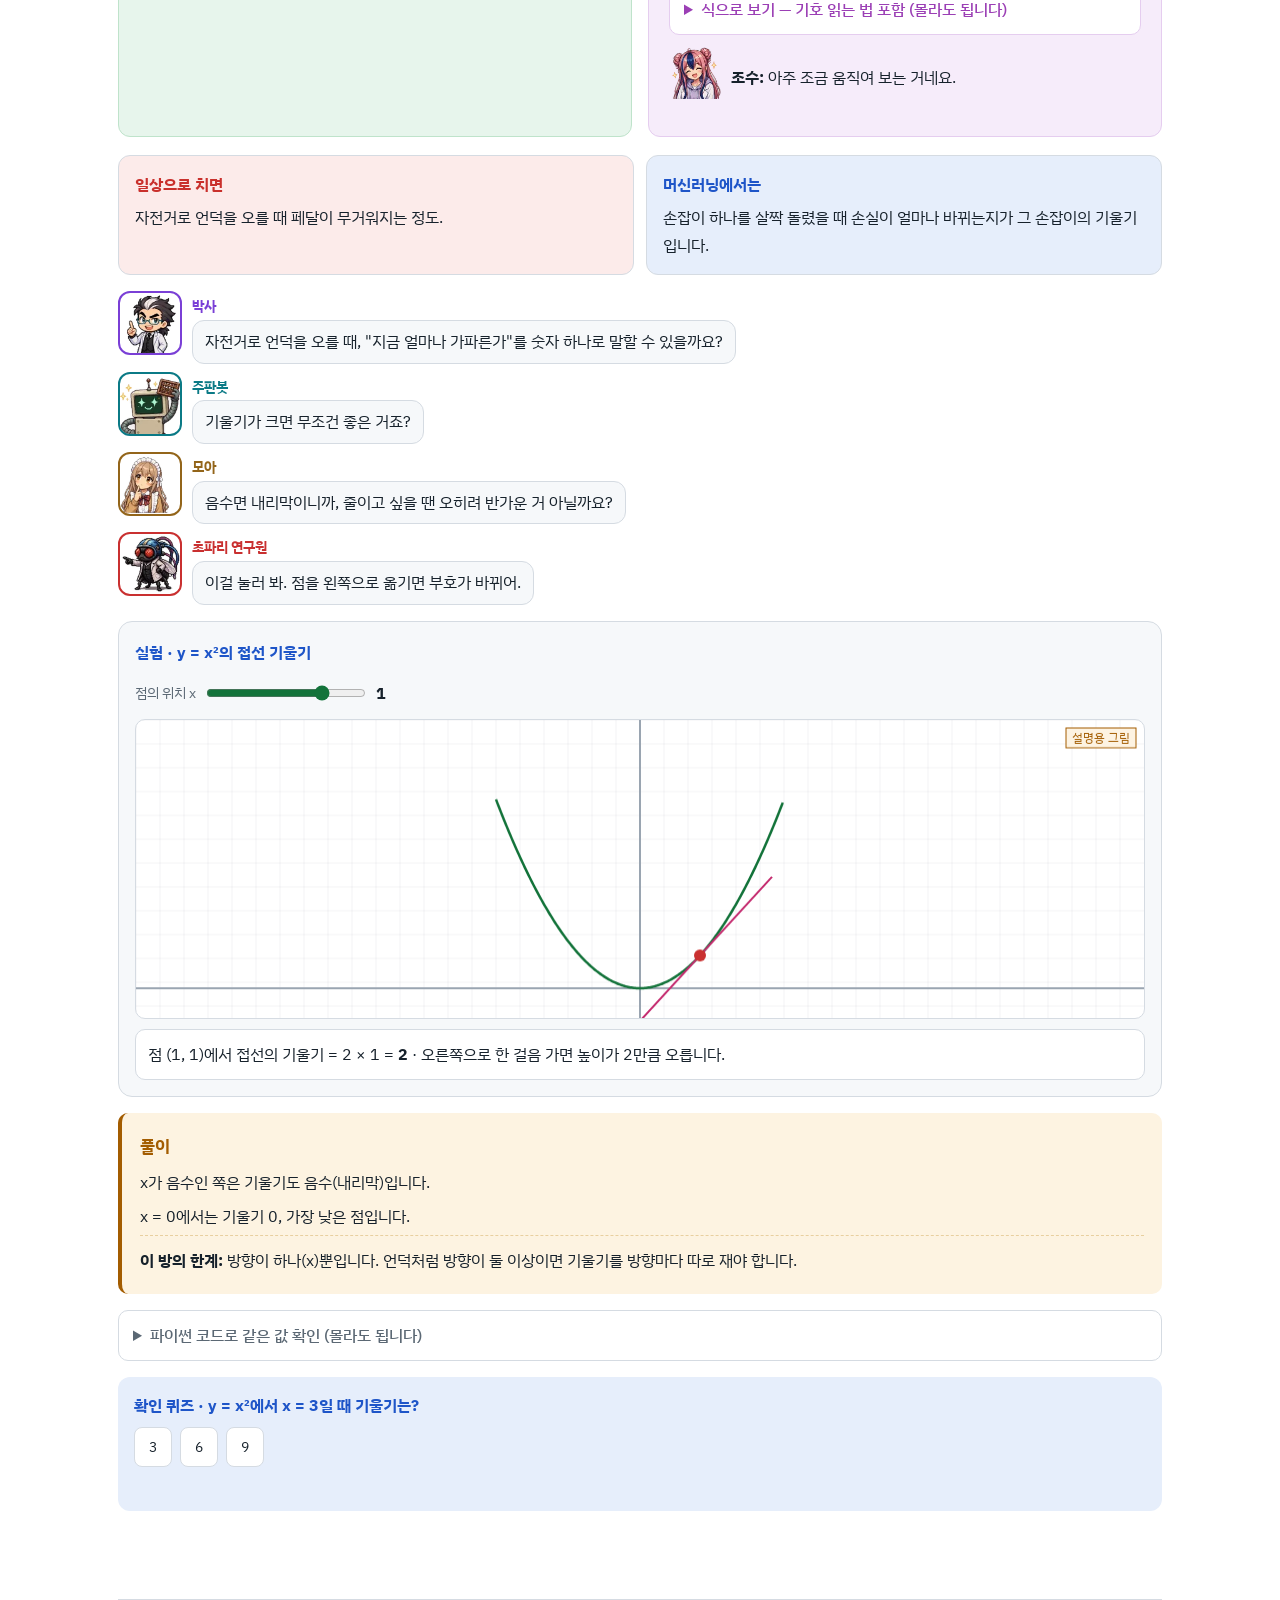
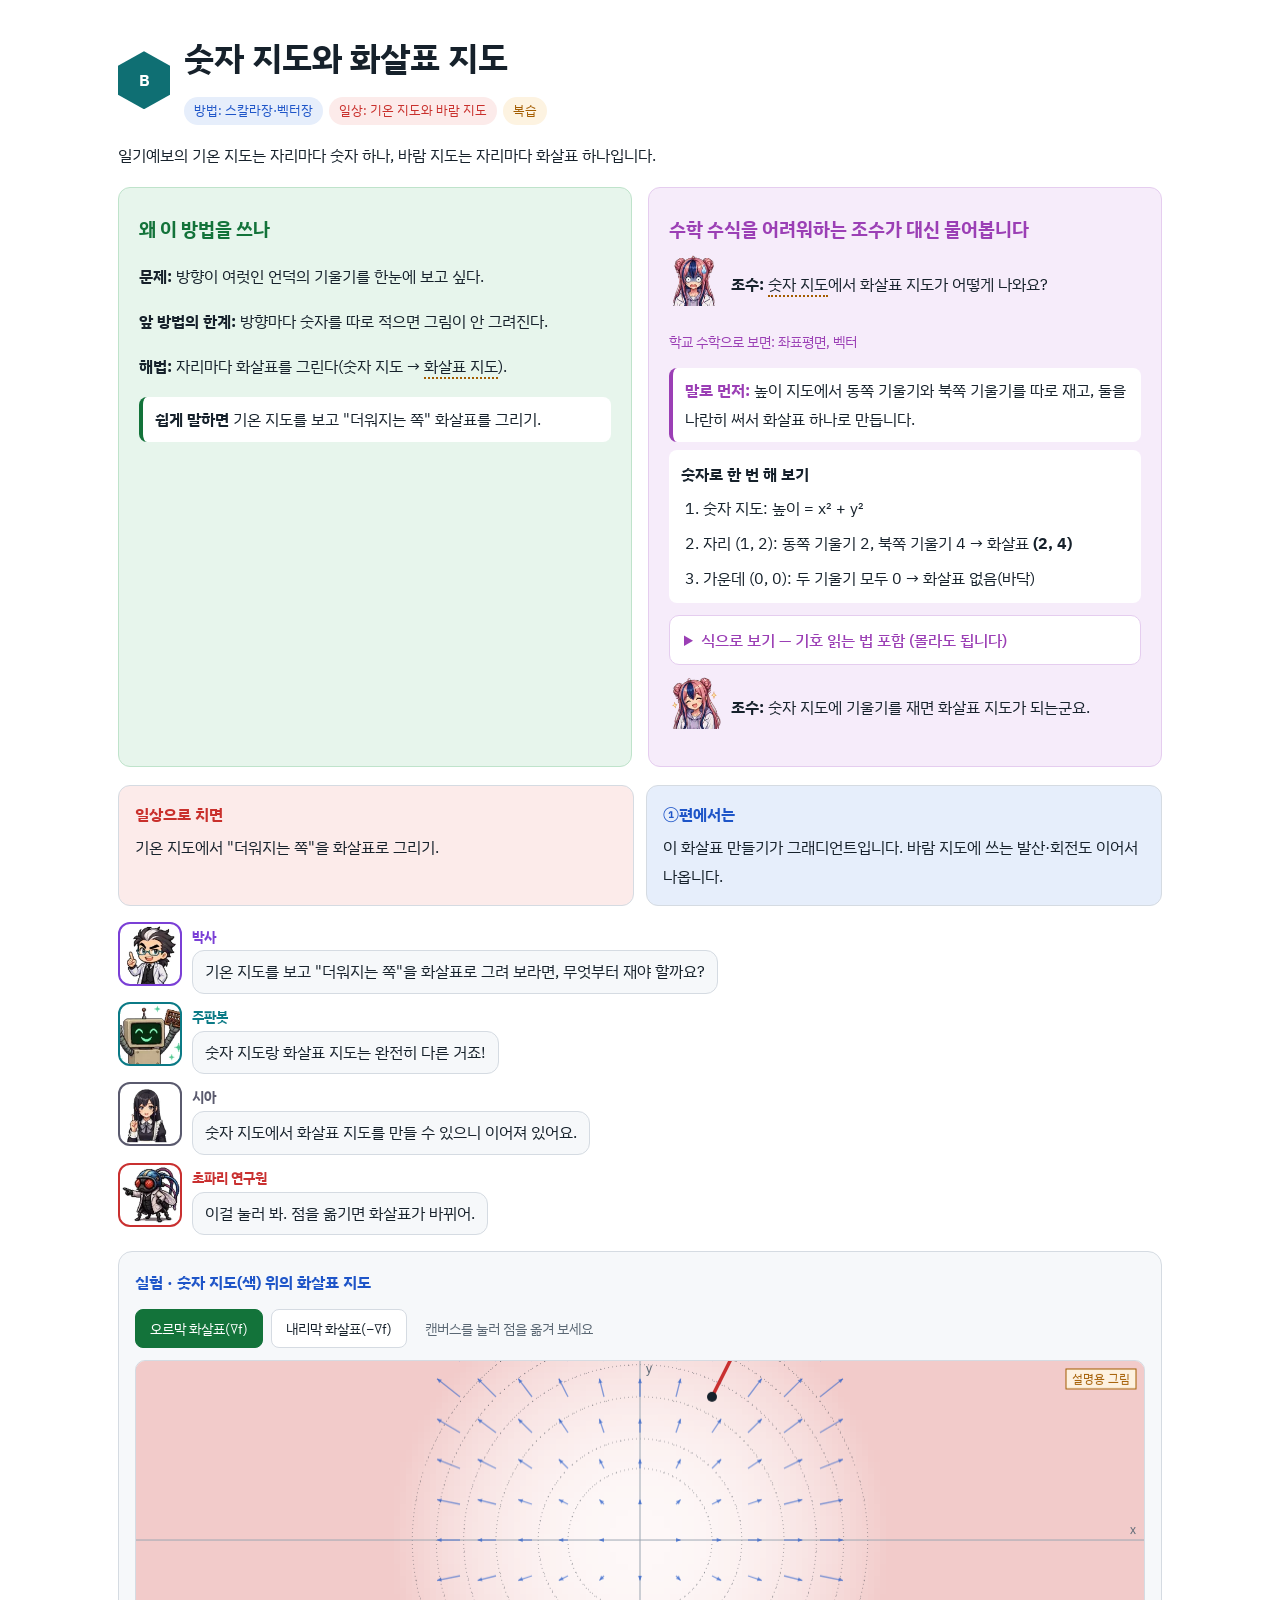
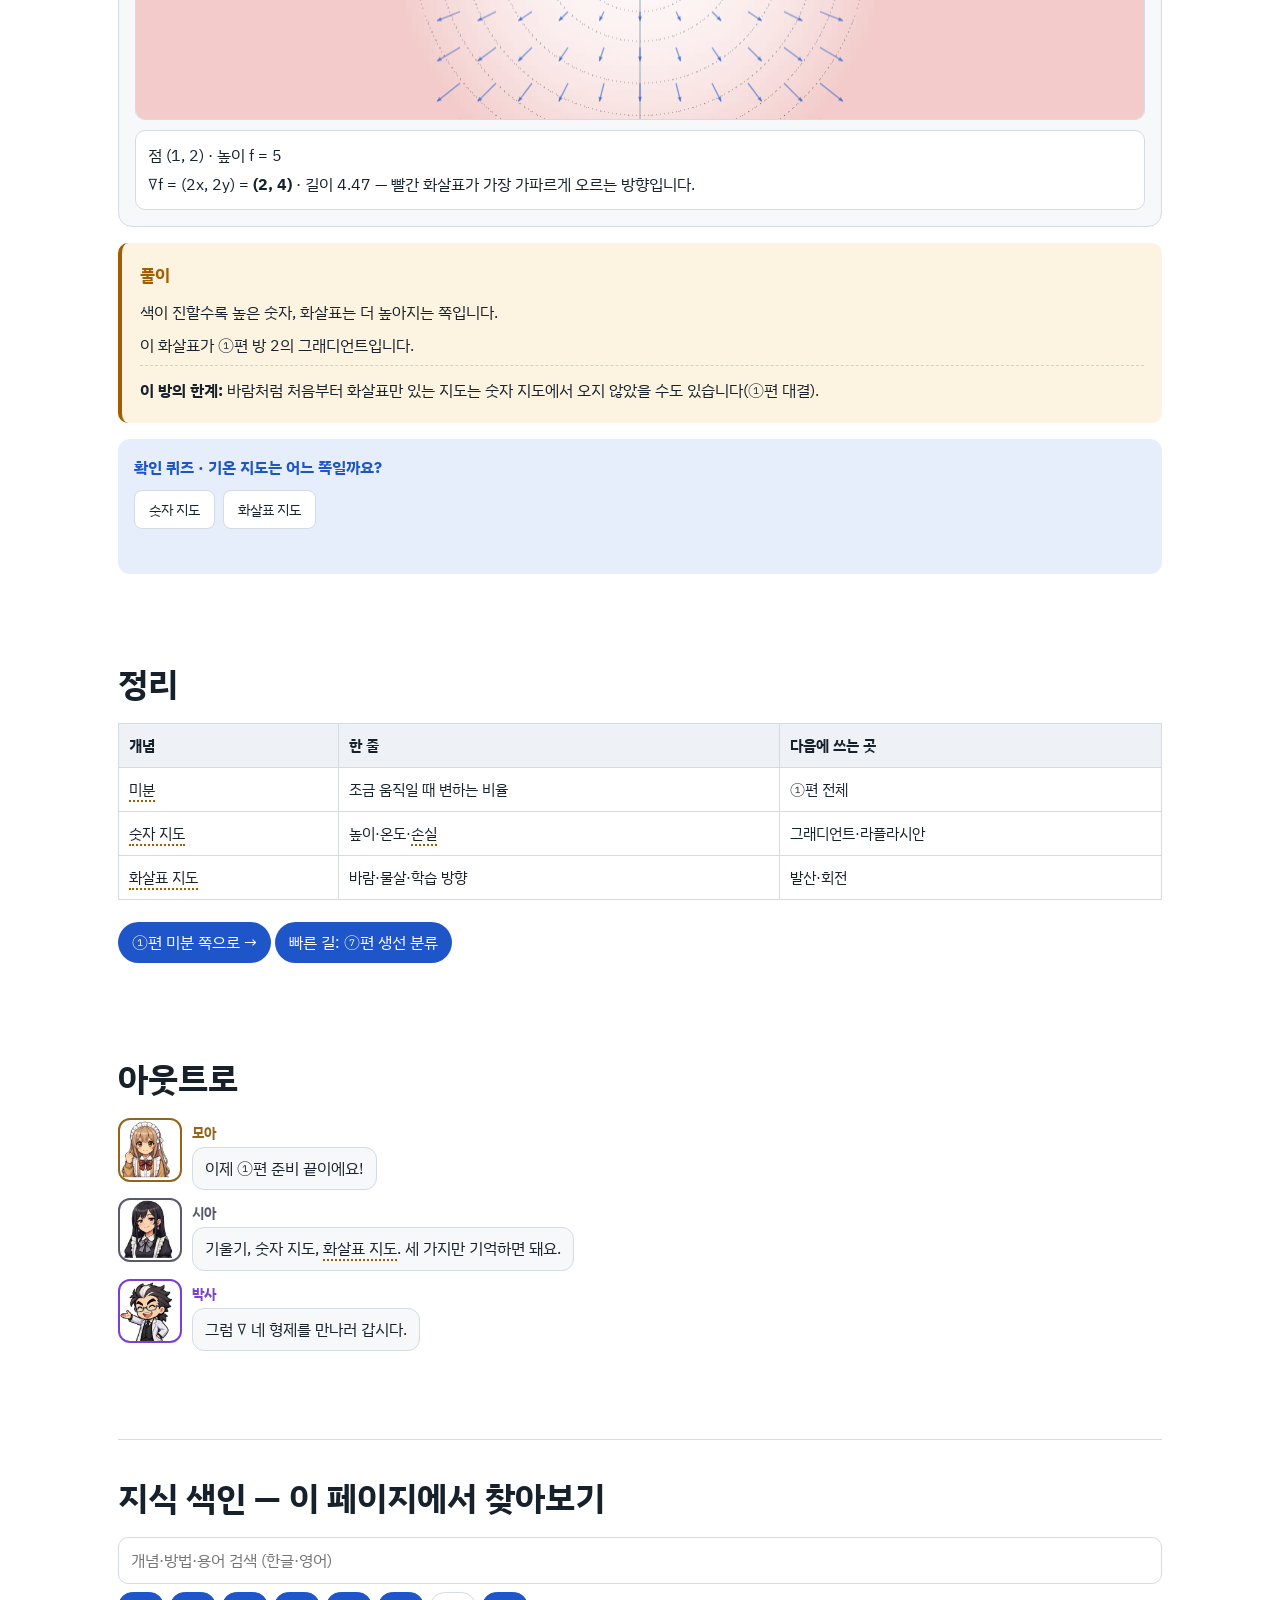
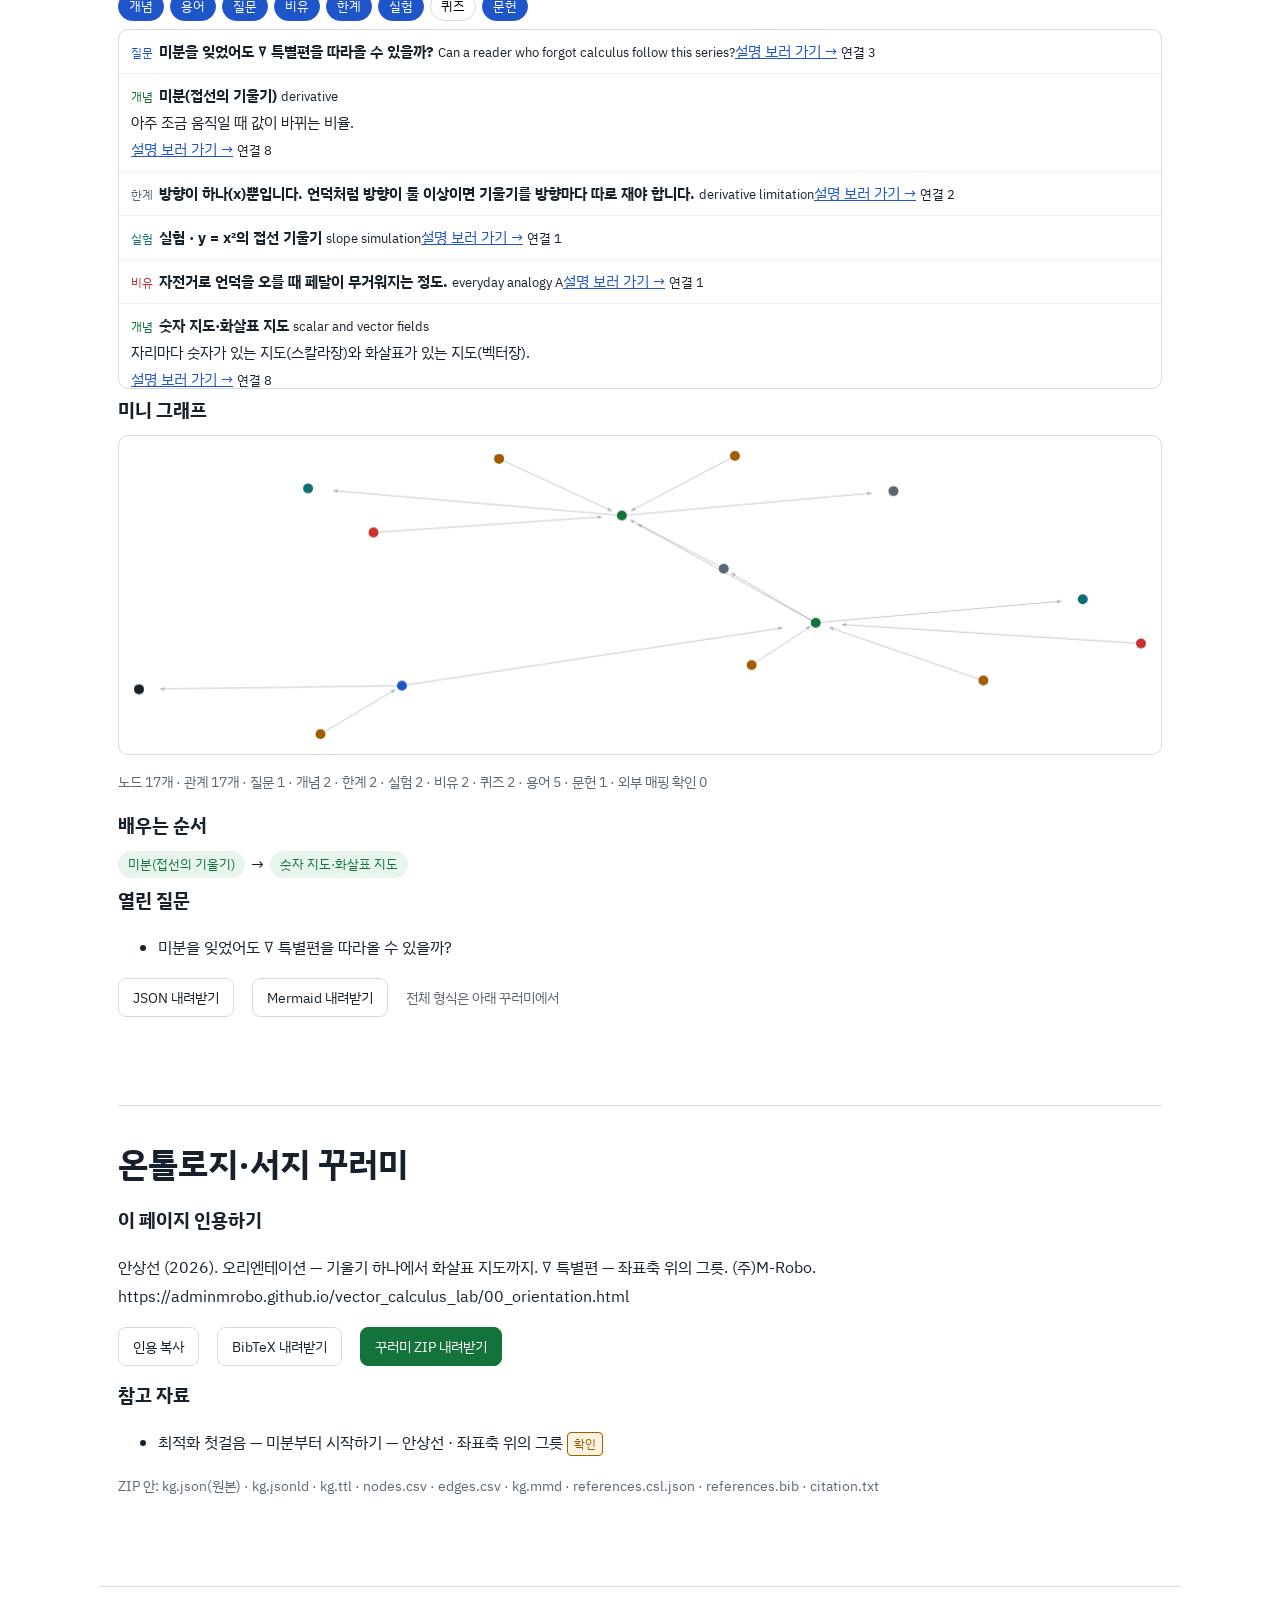
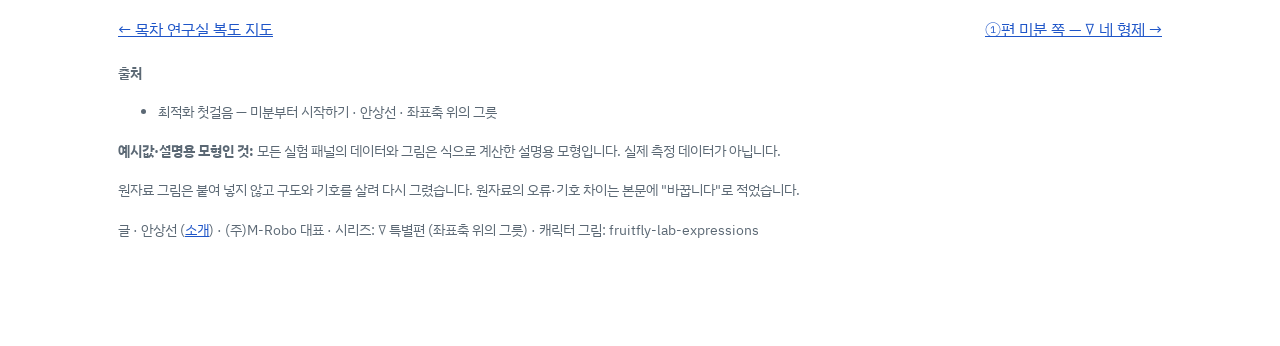
==== commit 3dd43228: "그림 픽셀 깨짐 보정 — 화면 배율 2배 미만에서는 부드럽게, 2배 이상일 때만 각진 픽셀로 그림 - 모든 HTML에 보정 코드(px-fix v1) 추가: 기본 image-rend" ====
--- a/00_orientation.html
+++ b/00_orientation.html
@@ -199,7 +199,7 @@
 <script type="application/json" id="kg-raw">{"version": "1.0", "page": "00_orientation", "nodes": [{"id": "lab:question/00_orientation-core", "type": "Question", "label": {"ko": "미분을 잊었어도 ∇ 특별편을 따라올 수 있을까?", "en": "Can a reader who forgot calculus follow this series?"}, "page": "00_orientation", "domain": ["ai"], "status": "known", "confidence": "high", "anchor": "#first", "family": "optimization"}, {"id": "lab:concept/derivative", "type": "Concept", "label": {"ko": "미분(접선의 기울기)", "en": "derivative"}, "page": "00_orientation", "domain": ["ai"], "status": "known", "confidence": "high", "anchor": "#room-A", "definition": {"ko": "아주 조금 움직일 때 값이 바뀌는 비율."}, "level": 1, "family": "optimization"}, {"id": "lab:limitation/derivative-limit", "type": "Limitation", "label": {"ko": "방향이 하나(x)뿐입니다. 언덕처럼 방향이 둘 이상이면 기울기를 방향마다 따로 재야 합니다.", "en": "derivative limitation"}, "page": "00_orientation", "domain": ["ai"], "status": "known", "confidence": "high", "anchor": "#room-A", "family": "optimization"}, {"id": "lab:simulation/00_orientation-slope", "type": "Simulation", "label": {"ko": "실험 · y = x²의 접선 기울기", "en": "slope simulation"}, "page": "00_orientation", "domain": ["ai"], "status": "known", "confidence": "high", "anchor": "#sim-rA", "family": "optimization"}, {"id": "lab:analogy/00_orientation-A", "type": "Analogy", "label": {"ko": "자전거로 언덕을 오를 때 페달이 무거워지는 정도.", "en": "everyday analogy A"}, "page": "00_orientation", "domain": ["ai"], "status": "known", "confidence": "high", "anchor": "#room-A", "family": "optimization"}, {"id": "lab:quiz/00_orientation-A-0", "type": "QuizItem", "label": {"ko": "y = x²에서 x = 3일 때 기울기는?", "en": "quiz A-0"}, "page": "00_orientation", "domain": ["ai"], "status": "known", "confidence": "high", "anchor": "#room-A", "family": "optimization"}, {"id": "lab:concept/scalar-and-vector-fields", "type": "Concept", "label": {"ko": "숫자 지도·화살표 지도", "en": "scalar and vector fields"}, "page": "00_orientation", "domain": ["ai"], "status": "known", "confidence": "high", "anchor": "#room-B", "definition": {"ko": "자리마다 숫자가 있는 지도(스칼라장)와 화살표가 있는 지도(벡터장)."}, "level": 2, "family": "optimization"}, {"id": "lab:limitation/scalar-and-vector-fields-limit", "type": "Limitation", "label": {"ko": "바람처럼 처음부터 화살표만 있는 지도는 숫자 지도에서 오지 않았을 수도 있습니다(①편 대결).", "en": "scalar and vector fields limitation"}, "page": "00_orientation", "domain": ["ai"], "status": "known", "confidence": "high", "anchor": "#room-B", "family": "optimization"}, {"id": "lab:simulation/00_orientation-grad", "type": "Simulation", "label": {"ko": "실험 · 숫자 지도(색) 위의 화살표 지도", "en": "grad simulation"}, "page": "00_orientation", "domain": ["ai"], "status": "known", "confidence": "high", "anchor": "#sim-rB", "family": "optimization"}, {"id": "lab:analogy/00_orientation-B", "type": "Analogy", "label": {"ko": "기온 지도에서 \"더워지는 쪽\"을 화살표로 그리기.", "en": "everyday analogy B"}, "page": "00_orientation", "domain": ["ai"], "status": "known", "confidence": "high", "anchor": "#room-B", "family": "optimization"}, {"id": "lab:quiz/00_orientation-B-0", "type": "QuizItem", "label": {"ko": "기온 지도는 어느 쪽일까요?", "en": "quiz B-0"}, "page": "00_orientation", "domain": ["ai"], "status": "known", "confidence": "high", "anchor": "#room-B", "family": "optimization"}, {"id": "lab:term/derivative-term", "type": "Term", "label": {"ko": "미분", "en": "derivative term"}, "page": "00_orientation", "domain": ["ai"], "status": "known", "confidence": "high", "definition": {"ko": "아주 조금 움직일 때 바뀌는 비율. 접선의 기울기."}, "family": "optimization"}, {"id": "lab:term/tangent-line", "type": "Term", "label": {"ko": "접선", "en": "tangent line"}, "page": "00_orientation", "domain": ["ai"], "status": "known", "confidence": "high", "definition": {"ko": "곡선에 한 점에서만 닿는 직선."}, "family": "optimization"}, {"id": "lab:term/scalar-field", "type": "Term", "label": {"ko": "숫자 지도", "en": "scalar field"}, "page": "00_orientation", "domain": ["ai"], "status": "known", "confidence": "high", "definition": {"ko": "자리마다 숫자 하나."}, "family": "optimization"}, {"id": "lab:term/vector-field", "type": "Term", "label": {"ko": "화살표 지도", "en": "vector field"}, "page": "00_orientation", "domain": ["ai"], "status": "known", "confidence": "high", "definition": {"ko": "자리마다 화살표 하나."}, "family": "optimization"}, {"id": "lab:term/loss", "type": "Term", "label": {"ko": "손실", "en": "loss"}, "page": "00_orientation", "domain": ["ai"], "status": "known", "confidence": "high", "definition": {"ko": "모델이 틀린 정도."}, "family": "optimization"}, {"id": "lab:work/first-step", "type": "Work", "label": {"ko": "최적화 첫걸음 — 미분부터 시작하기", "en": "최적화 첫걸음 — 미분부터 시작하기"}, "page": "00_orientation", "domain": ["ai"], "status": "known", "confidence": "high", "family": "optimization"}], "edges": [{"s": "lab:question/00_orientation-core", "p": "lab:relatedTo", "o": "lab:concept/derivative", "anchor": "#first", "confidence": "high"}, {"s": "lab:concept/derivative", "p": "lab:hasLimitation", "o": "lab:limitation/derivative-limit", "anchor": "#room-A", "confidence": "high"}, {"s": "lab:concept/derivative", "p": "lab:demonstratedBy", "o": "lab:simulation/00_orientation-slope", "anchor": "#sim-rA", "confidence": "high"}, {"s": "lab:analogy/00_orientation-A", "p": "lab:analogyOf", "o": "lab:concept/derivative", "anchor": "#room-A", "confidence": "high"}, {"s": "lab:quiz/00_orientation-A-0", "p": "lab:assesses", "o": "lab:concept/derivative", "anchor": "#room-A", "confidence": "high"}, {"s": "lab:concept/scalar-and-vector-fields", "p": "lab:hasLimitation", "o": "lab:limitation/scalar-and-vector-fields-limit", "anchor": "#room-B", "confidence": "high"}, {"s": "lab:concept/derivative", "p": "lab:prerequisiteOf", "o": "lab:concept/scalar-and-vector-fields", "anchor": "#room-B", "confidence": "high"}, {"s": "lab:limitation/derivative-limit", "p": "lab:addressedBy", "o": "lab:concept/scalar-and-vector-fields", "anchor": "#room-B", "confidence": "high"}, {"s": "lab:concept/scalar-and-vector-fields", "p": "lab:demonstratedBy", "o": "lab:simulation/00_orientation-grad", "anchor": "#sim-rB", "confidence": "high"}, {"s": "lab:analogy/00_orientation-B", "p": "lab:analogyOf", "o": "lab:concept/scalar-and-vector-fields", "anchor": "#room-B", "confidence": "high"}, {"s": "lab:quiz/00_orientation-B-0", "p": "lab:assesses", "o": "lab:concept/scalar-and-vector-fields", "anchor": "#room-B", "confidence": "high"}, {"s": "lab:term/derivative-term", "p": "lab:partOf", "o": "lab:concept/derivative", "anchor": "#first", "confidence": "high"}, {"s": "lab:term/tangent-line", "p": "lab:partOf", "o": "lab:concept/derivative", "anchor": "#first", "confidence": "high"}, {"s": "lab:term/scalar-field", "p": "lab:partOf", "o": "lab:concept/scalar-and-vector-fields", "anchor": "#first", "confidence": "high"}, {"s": "lab:term/vector-field", "p": "lab:partOf", "o": "lab:concept/scalar-and-vector-fields", "anchor": "#first", "confidence": "high"}, {"s": "lab:term/loss", "p": "lab:relatedTo", "o": "lab:question/00_orientation-core", "anchor": "#first", "confidence": "high"}, {"s": "lab:question/00_orientation-core", "p": "lab:relatedTo", "o": "lab:work/first-step", "anchor": "#export", "confidence": "high"}]}</script>
 <script type="application/ld+json" id="kg-ld">{"@context": {"skos": "http://www.w3.org/2004/02/skos/core#", "schema": "https://schema.org/", "dct": "http://purl.org/dc/terms/", "prov": "http://www.w3.org/ns/prov#", "lab": "urn:lab:"}, "@graph": [{"@id": "urn:lab:question/00_orientation-core", "@type": "skos:Concept", "lab:type": "Question", "skos:prefLabel": [{"@value": "미분을 잊었어도 ∇ 특별편을 따라올 수 있을까?", "@language": "ko"}, {"@value": "Can a reader who forgot calculus follow this series?", "@language": "en"}]}, {"@id": "urn:lab:concept/derivative", "@type": "skos:Concept", "lab:type": "Concept", "skos:prefLabel": [{"@value": "미분(접선의 기울기)", "@language": "ko"}, {"@value": "derivative", "@language": "en"}]}, {"@id": "urn:lab:limitation/derivative-limit", "@type": "skos:Concept", "lab:type": "Limitation", "skos:prefLabel": [{"@value": "방향이 하나(x)뿐입니다. 언덕처럼 방향이 둘 이상이면 기울기를 방향마다 따로 재야 합니다.", "@language": "ko"}, {"@value": "derivative limitation", "@language": "en"}]}, {"@id": "urn:lab:simulation/00_orientation-slope", "@type": "skos:Concept", "lab:type": "Simulation", "skos:prefLabel": [{"@value": "실험 · y = x²의 접선 기울기", "@language": "ko"}, {"@value": "slope simulation", "@language": "en"}]}, {"@id": "urn:lab:analogy/00_orientation-A", "@type": "skos:Concept", "lab:type": "Analogy", "skos:prefLabel": [{"@value": "자전거로 언덕을 오를 때 페달이 무거워지는 정도.", "@language": "ko"}, {"@value": "everyday analogy A", "@language": "en"}]}, {"@id": "urn:lab:quiz/00_orientation-A-0", "@type": "schema:Question", "lab:type": "QuizItem", "skos:prefLabel": [{"@value": "y = x²에서 x = 3일 때 기울기는?", "@language": "ko"}, {"@value": "quiz A-0", "@language": "en"}]}, {"@id": "urn:lab:concept/scalar-and-vector-fields", "@type": "skos:Concept", "lab:type": "Concept", "skos:prefLabel": [{"@value": "숫자 지도·화살표 지도", "@language": "ko"}, {"@value": "scalar and vector fields", "@language": "en"}]}, {"@id": "urn:lab:limitation/scalar-and-vector-fields-limit", "@type": "skos:Concept", "lab:type": "Limitation", "skos:prefLabel": [{"@value": "바람처럼 처음부터 화살표만 있는 지도는 숫자 지도에서 오지 않았을 수도 있습니다(①편 대결).", "@language": "ko"}, {"@value": "scalar and vector fields limitation", "@language": "en"}]}, {"@id": "urn:lab:simulation/00_orientation-grad", "@type": "skos:Concept", "lab:type": "Simulation", "skos:prefLabel": [{"@value": "실험 · 숫자 지도(색) 위의 화살표 지도", "@language": "ko"}, {"@value": "grad simulation", "@language": "en"}]}, {"@id": "urn:lab:analogy/00_orientation-B", "@type": "skos:Concept", "lab:type": "Analogy", "skos:prefLabel": [{"@value": "기온 지도에서 \"더워지는 쪽\"을 화살표로 그리기.", "@language": "ko"}, {"@value": "everyday analogy B", "@language": "en"}]}, {"@id": "urn:lab:quiz/00_orientation-B-0", "@type": "schema:Question", "lab:type": "QuizItem", "skos:prefLabel": [{"@value": "기온 지도는 어느 쪽일까요?", "@language": "ko"}, {"@value": "quiz B-0", "@language": "en"}]}, {"@id": "urn:lab:term/derivative-term", "@type": "skos:Concept", "lab:type": "Term", "skos:prefLabel": [{"@value": "미분", "@language": "ko"}, {"@value": "derivative term", "@language": "en"}]}, {"@id": "urn:lab:term/tangent-line", "@type": "skos:Concept", "lab:type": "Term", "skos:prefLabel": [{"@value": "접선", "@language": "ko"}, {"@value": "tangent line", "@language": "en"}]}, {"@id": "urn:lab:term/scalar-field", "@type": "skos:Concept", "lab:type": "Term", "skos:prefLabel": [{"@value": "숫자 지도", "@language": "ko"}, {"@value": "scalar field", "@language": "en"}]}, {"@id": "urn:lab:term/vector-field", "@type": "skos:Concept", "lab:type": "Term", "skos:prefLabel": [{"@value": "화살표 지도", "@language": "ko"}, {"@value": "vector field", "@language": "en"}]}, {"@id": "urn:lab:term/loss", "@type": "skos:Concept", "lab:type": "Term", "skos:prefLabel": [{"@value": "손실", "@language": "ko"}, {"@value": "loss", "@language": "en"}]}, {"@id": "urn:lab:work/first-step", "@type": "schema:CreativeWork", "lab:type": "Work", "skos:prefLabel": [{"@value": "최적화 첫걸음 — 미분부터 시작하기", "@language": "ko"}, {"@value": "최적화 첫걸음 — 미분부터 시작하기", "@language": "en"}]}]}</script>
 <script type="application/json" id="refs-csl">[{"id": "first-step", "type": "webpage", "title": "최적화 첫걸음 — 미분부터 시작하기", "publisher": "안상선 · 좌표축 위의 그릇", "author": [{"literal": "안상선 · 좌표축 위의 그릇"}], "URL": "https://adminmrobo.github.io/optimization_3d_map/", "issued": {"date-parts": [[2026]]}, "note": ""}]</script>
-</head><body>
+<!-- px-fix v1 --><style id="px-fix">img{image-rendering:auto!important}</style><script id="px-fix-js">(function(){var R=window.ResizeObserver;function f(i){var n=i.naturalWidth,w=i.getBoundingClientRect().width;if(!n||!w)return;var s=w*(window.devicePixelRatio||1)/n;i.style.setProperty("image-rendering",s>=1.95?"pixelated":"auto","important")}var ro=R?new R(function(es){es.forEach(function(e){f(e.target)})}):null;function a(i){if(i.__px)return;i.__px=1;i.addEventListener("load",function(){f(i)});if(ro)ro.observe(i);f(i)}function all(r){(r||document).querySelectorAll&&(r||document).querySelectorAll("img").forEach(a)}function go(){all();if(window.MutationObserver)new MutationObserver(function(ms){ms.forEach(function(m){m.addedNodes.forEach(function(n){if(n.nodeType!==1)return;if(n.tagName==="IMG")a(n);else all(n)})})}).observe(document.documentElement,{childList:true,subtree:true});window.addEventListener("resize",function(){document.querySelectorAll("img").forEach(f)})}if(document.readyState==="loading")document.addEventListener("DOMContentLoaded",go);else go()})();</script><!-- /px-fix --></head><body>
 <nav class="top" aria-label="이 페이지 차례"><a class="logo" href="index.html">∇ 연구실</a><a href="#first">3줄 요약</a><a href="#room-A">방 A</a><a href="#room-B">방 B</a><a href="#summary">정리</a><a href="#kg">지식 색인</a></nav><div class="cover" id="cover"><div class="frame" data-img="cover_00">
 <svg class="bgfield" viewBox="0 0 160 90" preserveAspectRatio="xMidYMid slice" aria-hidden="true"><line x1="5" y1="5" x2="2.0" y2="3.4" stroke="rgba(15,111,115,.18)" stroke-width=".6"/><line x1="5" y1="15" x2="1.8" y2="13.7" stroke="rgba(15,111,115,.18)" stroke-width=".6"/><line x1="5" y1="25" x2="1.7" y2="24.1" stroke="rgba(15,111,115,.18)" stroke-width=".6"/><line x1="5" y1="35" x2="1.6" y2="34.6" stroke="rgba(15,111,115,.18)" stroke-width=".6"/><line x1="5" y1="45" x2="1.6" y2="45.0" stroke="rgba(15,111,115,.18)" stroke-width=".6"/><line x1="5" y1="55" x2="1.6" y2="55.4" stroke="rgba(15,111,115,.18)" stroke-width=".6"/><line x1="5" y1="65" x2="1.7" y2="65.9" stroke="rgba(15,111,115,.18)" stroke-width=".6"/><line x1="5" y1="75" x2="1.8" y2="76.3" stroke="rgba(15,111,115,.18)" stroke-width=".6"/><line x1="5" y1="85" x2="2.0" y2="86.6" stroke="rgba(15,111,115,.18)" stroke-width=".6"/><line x1="15" y1="5" x2="12.1" y2="3.2" stroke="rgba(15,111,115,.18)" stroke-width=".6"/><line x1="15" y1="15" x2="11.9" y2="13.6" stroke="rgba(15,111,115,.18)" stroke-width=".6"/><line x1="15" y1="25" x2="11.8" y2="24.0" stroke="rgba(15,111,115,.18)" stroke-width=".6"/><line x1="15" y1="35" x2="11.6" y2="34.5" stroke="rgba(15,111,115,.18)" stroke-width=".6"/><line x1="15" y1="45" x2="11.6" y2="45.0" stroke="rgba(15,111,115,.18)" stroke-width=".6"/><line x1="15" y1="55" x2="11.6" y2="55.5" stroke="rgba(15,111,115,.18)" stroke-width=".6"/><line x1="15" y1="65" x2="11.8" y2="66.0" stroke="rgba(15,111,115,.18)" stroke-width=".6"/><line x1="15" y1="75" x2="11.9" y2="76.4" stroke="rgba(15,111,115,.18)" stroke-width=".6"/><line x1="15" y1="85" x2="12.1" y2="86.8" stroke="rgba(15,111,115,.18)" stroke-width=".6"/><line x1="25" y1="5" x2="22.3" y2="3.0" stroke="rgba(15,111,115,.18)" stroke-width=".6"/><line x1="25" y1="15" x2="22.0" y2="13.4" stroke="rgba(15,111,115,.18)" stroke-width=".6"/><line x1="25" y1="25" x2="21.8" y2="23.8" stroke="rgba(15,111,115,.18)" stroke-width=".6"/><line x1="25" y1="35" x2="21.7" y2="34.4" stroke="rgba(15,111,115,.18)" stroke-width=".6"/><line x1="25" y1="45" x2="21.6" y2="45.0" stroke="rgba(15,111,115,.18)" stroke-width=".6"/><line x1="25" y1="55" x2="21.7" y2="55.6" stroke="rgba(15,111,115,.18)" stroke-width=".6"/><line x1="25" y1="65" x2="21.8" y2="66.2" stroke="rgba(15,111,115,.18)" stroke-width=".6"/><line x1="25" y1="75" x2="22.0" y2="76.6" stroke="rgba(15,111,115,.18)" stroke-width=".6"/><line x1="25" y1="85" x2="22.3" y2="87.0" stroke="rgba(15,111,115,.18)" stroke-width=".6"/><line x1="35" y1="5" x2="32.5" y2="2.7" stroke="rgba(15,111,115,.18)" stroke-width=".6"/><line x1="35" y1="15" x2="32.2" y2="13.1" stroke="rgba(15,111,115,.18)" stroke-width=".6"/><line x1="35" y1="25" x2="31.9" y2="23.6" stroke="rgba(15,111,115,.18)" stroke-width=".6"/><line x1="35" y1="35" x2="31.7" y2="34.3" stroke="rgba(15,111,115,.18)" stroke-width=".6"/><line x1="35" y1="45" x2="31.6" y2="45.0" stroke="rgba(15,111,115,.18)" stroke-width=".6"/><line x1="35" y1="55" x2="31.7" y2="55.7" stroke="rgba(15,111,115,.18)" stroke-width=".6"/><line x1="35" y1="65" x2="31.9" y2="66.4" stroke="rgba(15,111,115,.18)" stroke-width=".6"/><line x1="35" y1="75" x2="32.2" y2="76.9" stroke="rgba(15,111,115,.18)" stroke-width=".6"/><line x1="35" y1="85" x2="32.5" y2="87.3" stroke="rgba(15,111,115,.18)" stroke-width=".6"/><line x1="45" y1="5" x2="42.8" y2="2.4" stroke="rgba(15,111,115,.18)" stroke-width=".6"/><line x1="45" y1="15" x2="42.4" y2="12.8" stroke="rgba(15,111,115,.18)" stroke-width=".6"/><line x1="45" y1="25" x2="42.0" y2="23.3" stroke="rgba(15,111,115,.18)" stroke-width=".6"/><line x1="45" y1="35" x2="41.7" y2="34.1" stroke="rgba(15,111,115,.18)" stroke-width=".6"/><line x1="45" y1="45" x2="41.6" y2="45.0" stroke="rgba(15,111,115,.18)" stroke-width=".6"/><line x1="45" y1="55" x2="41.7" y2="55.9" stroke="rgba(15,111,115,.18)" stroke-width=".6"/><line x1="45" y1="65" x2="42.0" y2="66.7" stroke="rgba(15,111,115,.18)" stroke-width=".6"/><line x1="45" y1="75" x2="42.4" y2="77.2" stroke="rgba(15,111,115,.18)" stroke-width=".6"/><line x1="45" y1="85" x2="42.8" y2="87.6" stroke="rgba(15,111,115,.18)" stroke-width=".6"/><line x1="55" y1="5" x2="53.2" y2="2.1" stroke="rgba(15,111,115,.18)" stroke-width=".6"/><line x1="55" y1="15" x2="52.8" y2="12.4" stroke="rgba(15,111,115,.18)" stroke-width=".6"/><line x1="55" y1="25" x2="52.3" y2="22.9" stroke="rgba(15,111,115,.18)" stroke-width=".6"/><line x1="55" y1="35" x2="51.8" y2="33.7" stroke="rgba(15,111,115,.18)" stroke-width=".6"/><line x1="55" y1="45" x2="51.6" y2="45.0" stroke="rgba(15,111,115,.18)" stroke-width=".6"/><line x1="55" y1="55" x2="51.8" y2="56.3" stroke="rgba(15,111,115,.18)" stroke-width=".6"/><line x1="55" y1="65" x2="52.3" y2="67.1" stroke="rgba(15,111,115,.18)" stroke-width=".6"/><line x1="55" y1="75" x2="52.8" y2="77.6" stroke="rgba(15,111,115,.18)" stroke-width=".6"/><line x1="55" y1="85" x2="53.2" y2="87.9" stroke="rgba(15,111,115,.18)" stroke-width=".6"/><line x1="65" y1="5" x2="63.8" y2="1.8" stroke="rgba(15,111,115,.18)" stroke-width=".6"/><line x1="65" y1="15" x2="63.5" y2="12.0" stroke="rgba(15,111,115,.18)" stroke-width=".6"/><line x1="65" y1="25" x2="63.0" y2="22.3" stroke="rgba(15,111,115,.18)" stroke-width=".6"/><line x1="65" y1="35" x2="62.2" y2="33.1" stroke="rgba(15,111,115,.18)" stroke-width=".6"/><line x1="65" y1="45" x2="61.6" y2="45.0" stroke="rgba(15,111,115,.18)" stroke-width=".6"/><line x1="65" y1="55" x2="62.2" y2="56.9" stroke="rgba(15,111,115,.18)" stroke-width=".6"/><line x1="65" y1="65" x2="63.0" y2="67.7" stroke="rgba(15,111,115,.18)" stroke-width=".6"/><line x1="65" y1="75" x2="63.5" y2="78.0" stroke="rgba(15,111,115,.18)" stroke-width=".6"/><line x1="65" y1="85" x2="63.8" y2="88.2" stroke="rgba(15,111,115,.18)" stroke-width=".6"/><line x1="75" y1="5" x2="74.6" y2="1.6" stroke="rgba(15,111,115,.18)" stroke-width=".6"/><line x1="75" y1="15" x2="74.4" y2="11.6" stroke="rgba(15,111,115,.18)" stroke-width=".6"/><line x1="75" y1="25" x2="74.2" y2="21.7" stroke="rgba(15,111,115,.18)" stroke-width=".6"/><line x1="75" y1="35" x2="73.5" y2="32.0" stroke="rgba(15,111,115,.18)" stroke-width=".6"/><line x1="75" y1="45" x2="71.6" y2="45.0" stroke="rgba(15,111,115,.18)" stroke-width=".6"/><line x1="75" y1="55" x2="73.5" y2="58.0" stroke="rgba(15,111,115,.18)" stroke-width=".6"/><line x1="75" y1="65" x2="74.2" y2="68.3" stroke="rgba(15,111,115,.18)" stroke-width=".6"/><line x1="75" y1="75" x2="74.4" y2="78.4" stroke="rgba(15,111,115,.18)" stroke-width=".6"/><line x1="75" y1="85" x2="74.6" y2="88.4" stroke="rgba(15,111,115,.18)" stroke-width=".6"/><line x1="85" y1="5" x2="85.4" y2="1.6" stroke="rgba(15,111,115,.18)" stroke-width=".6"/><line x1="85" y1="15" x2="85.6" y2="11.6" stroke="rgba(15,111,115,.18)" stroke-width=".6"/><line x1="85" y1="25" x2="85.8" y2="21.7" stroke="rgba(15,111,115,.18)" stroke-width=".6"/><line x1="85" y1="35" x2="86.5" y2="32.0" stroke="rgba(15,111,115,.18)" stroke-width=".6"/><line x1="85" y1="45" x2="88.4" y2="45.0" stroke="rgba(15,111,115,.18)" stroke-width=".6"/><line x1="85" y1="55" x2="86.5" y2="58.0" stroke="rgba(15,111,115,.18)" stroke-width=".6"/><line x1="85" y1="65" x2="85.8" y2="68.3" stroke="rgba(15,111,115,.18)" stroke-width=".6"/><line x1="85" y1="75" x2="85.6" y2="78.4" stroke="rgba(15,111,115,.18)" stroke-width=".6"/><line x1="85" y1="85" x2="85.4" y2="88.4" stroke="rgba(15,111,115,.18)" stroke-width=".6"/><line x1="95" y1="5" x2="96.2" y2="1.8" stroke="rgba(15,111,115,.18)" stroke-width=".6"/><line x1="95" y1="15" x2="96.5" y2="12.0" stroke="rgba(15,111,115,.18)" stroke-width=".6"/><line x1="95" y1="25" x2="97.0" y2="22.3" stroke="rgba(15,111,115,.18)" stroke-width=".6"/><line x1="95" y1="35" x2="97.8" y2="33.1" stroke="rgba(15,111,115,.18)" stroke-width=".6"/><line x1="95" y1="45" x2="98.4" y2="45.0" stroke="rgba(15,111,115,.18)" stroke-width=".6"/><line x1="95" y1="55" x2="97.8" y2="56.9" stroke="rgba(15,111,115,.18)" stroke-width=".6"/><line x1="95" y1="65" x2="97.0" y2="67.7" stroke="rgba(15,111,115,.18)" stroke-width=".6"/><line x1="95" y1="75" x2="96.5" y2="78.0" stroke="rgba(15,111,115,.18)" stroke-width=".6"/><line x1="95" y1="85" x2="96.2" y2="88.2" stroke="rgba(15,111,115,.18)" stroke-width=".6"/><line x1="105" y1="5" x2="106.8" y2="2.1" stroke="rgba(15,111,115,.18)" stroke-width=".6"/><line x1="105" y1="15" x2="107.2" y2="12.4" stroke="rgba(15,111,115,.18)" stroke-width=".6"/><line x1="105" y1="25" x2="107.7" y2="22.9" stroke="rgba(15,111,115,.18)" stroke-width=".6"/><line x1="105" y1="35" x2="108.2" y2="33.7" stroke="rgba(15,111,115,.18)" stroke-width=".6"/><line x1="105" y1="45" x2="108.4" y2="45.0" stroke="rgba(15,111,115,.18)" stroke-width=".6"/><line x1="105" y1="55" x2="108.2" y2="56.3" stroke="rgba(15,111,115,.18)" stroke-width=".6"/><line x1="105" y1="65" x2="107.7" y2="67.1" stroke="rgba(15,111,115,.18)" stroke-width=".6"/><line x1="105" y1="75" x2="107.2" y2="77.6" stroke="rgba(15,111,115,.18)" stroke-width=".6"/><line x1="105" y1="85" x2="106.8" y2="87.9" stroke="rgba(15,111,115,.18)" stroke-width=".6"/><line x1="115" y1="5" x2="117.2" y2="2.4" stroke="rgba(15,111,115,.18)" stroke-width=".6"/><line x1="115" y1="15" x2="117.6" y2="12.8" stroke="rgba(15,111,115,.18)" stroke-width=".6"/><line x1="115" y1="25" x2="118.0" y2="23.3" stroke="rgba(15,111,115,.18)" stroke-width=".6"/><line x1="115" y1="35" x2="118.3" y2="34.1" stroke="rgba(15,111,115,.18)" stroke-width=".6"/><line x1="115" y1="45" x2="118.4" y2="45.0" stroke="rgba(15,111,115,.18)" stroke-width=".6"/><line x1="115" y1="55" x2="118.3" y2="55.9" stroke="rgba(15,111,115,.18)" stroke-width=".6"/><line x1="115" y1="65" x2="118.0" y2="66.7" stroke="rgba(15,111,115,.18)" stroke-width=".6"/><line x1="115" y1="75" x2="117.6" y2="77.2" stroke="rgba(15,111,115,.18)" stroke-width=".6"/><line x1="115" y1="85" x2="117.2" y2="87.6" stroke="rgba(15,111,115,.18)" stroke-width=".6"/><line x1="125" y1="5" x2="127.5" y2="2.7" stroke="rgba(15,111,115,.18)" stroke-width=".6"/><line x1="125" y1="15" x2="127.8" y2="13.1" stroke="rgba(15,111,115,.18)" stroke-width=".6"/><line x1="125" y1="25" x2="128.1" y2="23.6" stroke="rgba(15,111,115,.18)" stroke-width=".6"/><line x1="125" y1="35" x2="128.3" y2="34.3" stroke="rgba(15,111,115,.18)" stroke-width=".6"/><line x1="125" y1="45" x2="128.4" y2="45.0" stroke="rgba(15,111,115,.18)" stroke-width=".6"/><line x1="125" y1="55" x2="128.3" y2="55.7" stroke="rgba(15,111,115,.18)" stroke-width=".6"/><line x1="125" y1="65" x2="128.1" y2="66.4" stroke="rgba(15,111,115,.18)" stroke-width=".6"/><line x1="125" y1="75" x2="127.8" y2="76.9" stroke="rgba(15,111,115,.18)" stroke-width=".6"/><line x1="125" y1="85" x2="127.5" y2="87.3" stroke="rgba(15,111,115,.18)" stroke-width=".6"/><line x1="135" y1="5" x2="137.7" y2="3.0" stroke="rgba(15,111,115,.18)" stroke-width=".6"/><line x1="135" y1="15" x2="138.0" y2="13.4" stroke="rgba(15,111,115,.18)" stroke-width=".6"/><line x1="135" y1="25" x2="138.2" y2="23.8" stroke="rgba(15,111,115,.18)" stroke-width=".6"/><line x1="135" y1="35" x2="138.3" y2="34.4" stroke="rgba(15,111,115,.18)" stroke-width=".6"/><line x1="135" y1="45" x2="138.4" y2="45.0" stroke="rgba(15,111,115,.18)" stroke-width=".6"/><line x1="135" y1="55" x2="138.3" y2="55.6" stroke="rgba(15,111,115,.18)" stroke-width=".6"/><line x1="135" y1="65" x2="138.2" y2="66.2" stroke="rgba(15,111,115,.18)" stroke-width=".6"/><line x1="135" y1="75" x2="138.0" y2="76.6" stroke="rgba(15,111,115,.18)" stroke-width=".6"/><line x1="135" y1="85" x2="137.7" y2="87.0" stroke="rgba(15,111,115,.18)" stroke-width=".6"/><line x1="145" y1="5" x2="147.9" y2="3.2" stroke="rgba(15,111,115,.18)" stroke-width=".6"/><line x1="145" y1="15" x2="148.1" y2="13.6" stroke="rgba(15,111,115,.18)" stroke-width=".6"/><line x1="145" y1="25" x2="148.2" y2="24.0" stroke="rgba(15,111,115,.18)" stroke-width=".6"/><line x1="145" y1="35" x2="148.4" y2="34.5" stroke="rgba(15,111,115,.18)" stroke-width=".6"/><line x1="145" y1="45" x2="148.4" y2="45.0" stroke="rgba(15,111,115,.18)" stroke-width=".6"/><line x1="145" y1="55" x2="148.4" y2="55.5" stroke="rgba(15,111,115,.18)" stroke-width=".6"/><line x1="145" y1="65" x2="148.2" y2="66.0" stroke="rgba(15,111,115,.18)" stroke-width=".6"/><line x1="145" y1="75" x2="148.1" y2="76.4" stroke="rgba(15,111,115,.18)" stroke-width=".6"/><line x1="145" y1="85" x2="147.9" y2="86.8" stroke="rgba(15,111,115,.18)" stroke-width=".6"/><line x1="155" y1="5" x2="158.0" y2="3.4" stroke="rgba(15,111,115,.18)" stroke-width=".6"/><line x1="155" y1="15" x2="158.2" y2="13.7" stroke="rgba(15,111,115,.18)" stroke-width=".6"/><line x1="155" y1="25" x2="158.3" y2="24.1" stroke="rgba(15,111,115,.18)" stroke-width=".6"/><line x1="155" y1="35" x2="158.4" y2="34.6" stroke="rgba(15,111,115,.18)" stroke-width=".6"/><line x1="155" y1="45" x2="158.4" y2="45.0" stroke="rgba(15,111,115,.18)" stroke-width=".6"/><line x1="155" y1="55" x2="158.4" y2="55.4" stroke="rgba(15,111,115,.18)" stroke-width=".6"/><line x1="155" y1="65" x2="158.3" y2="65.9" stroke="rgba(15,111,115,.18)" stroke-width=".6"/><line x1="155" y1="75" x2="158.2" y2="76.3" stroke="rgba(15,111,115,.18)" stroke-width=".6"/><line x1="155" y1="85" x2="158.0" y2="86.6" stroke="rgba(15,111,115,.18)" stroke-width=".6"/></svg>
 <div class="ttl"><span>∇ 특별편 0편 · 오리엔테이션 (건너뛰어도 됩니다)</span><b>오리엔테이션 — 기울기 하나에서 화살표 지도까지</b></div>
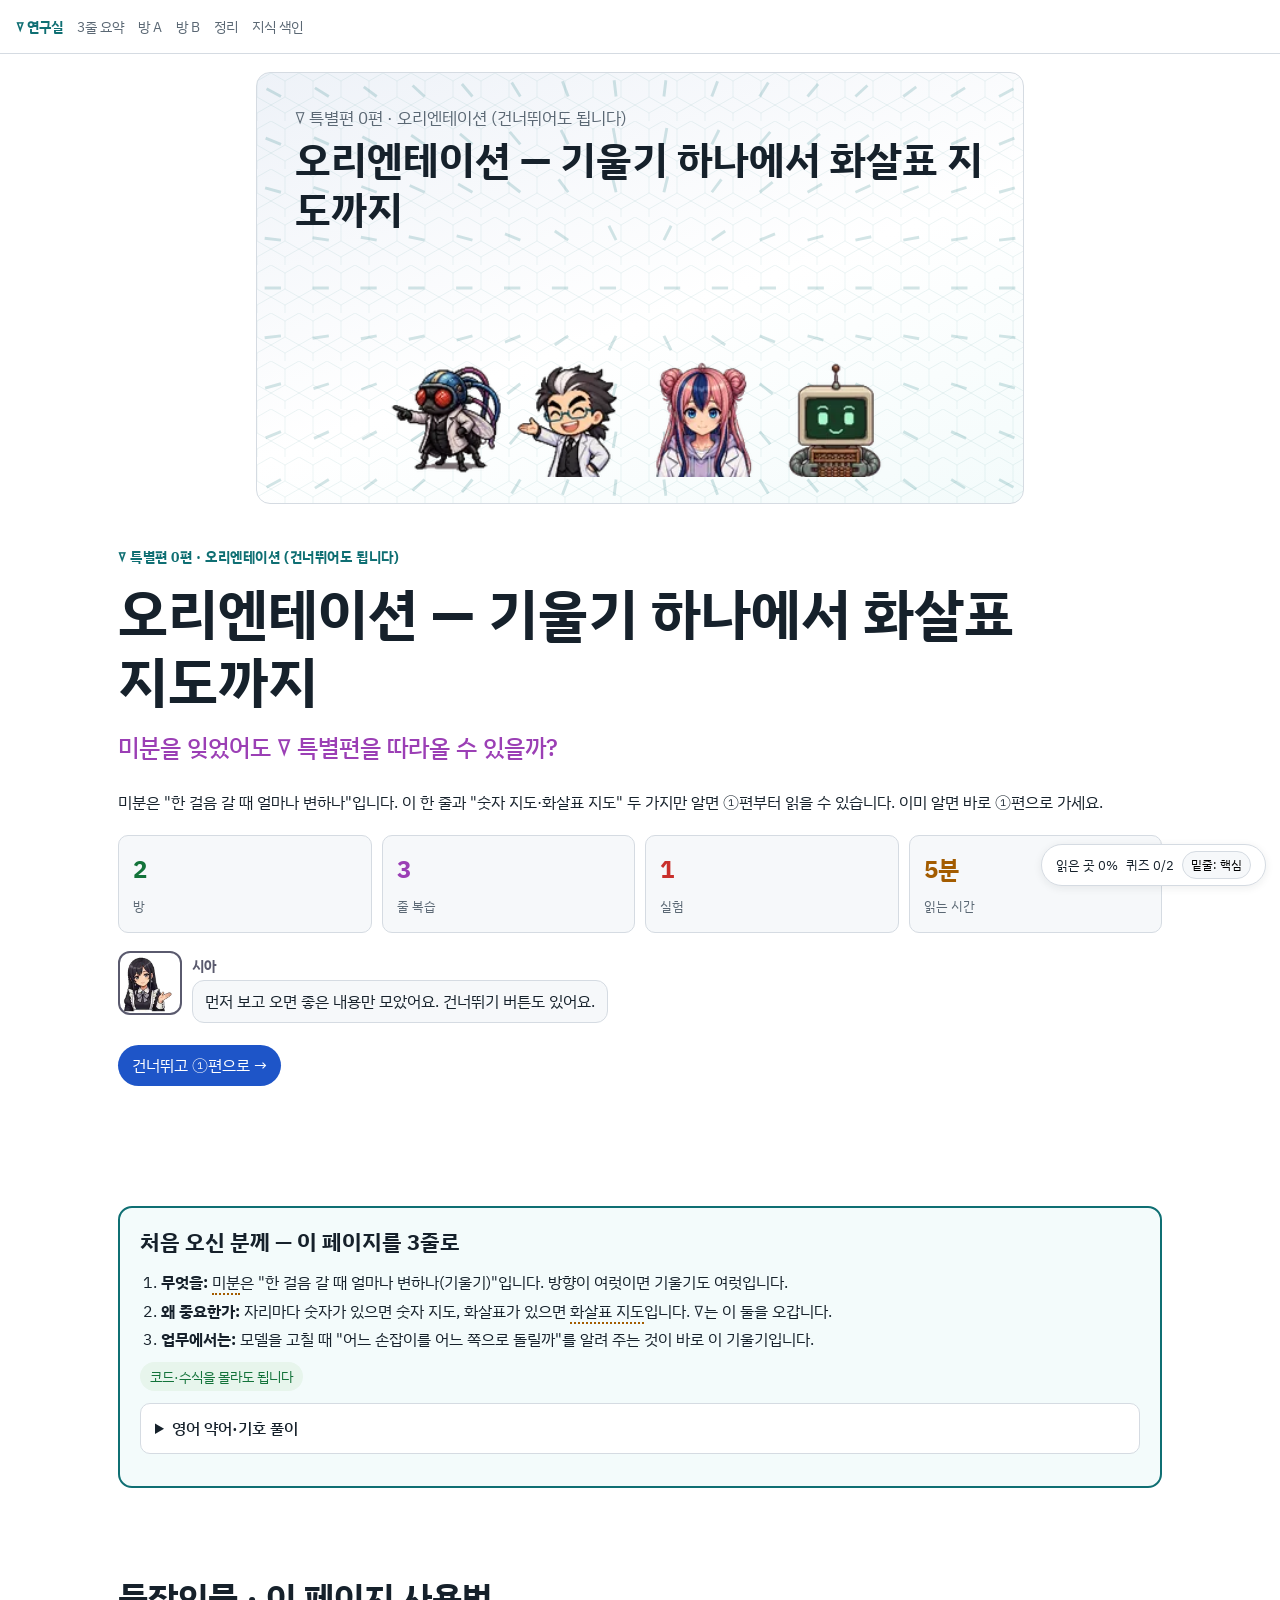
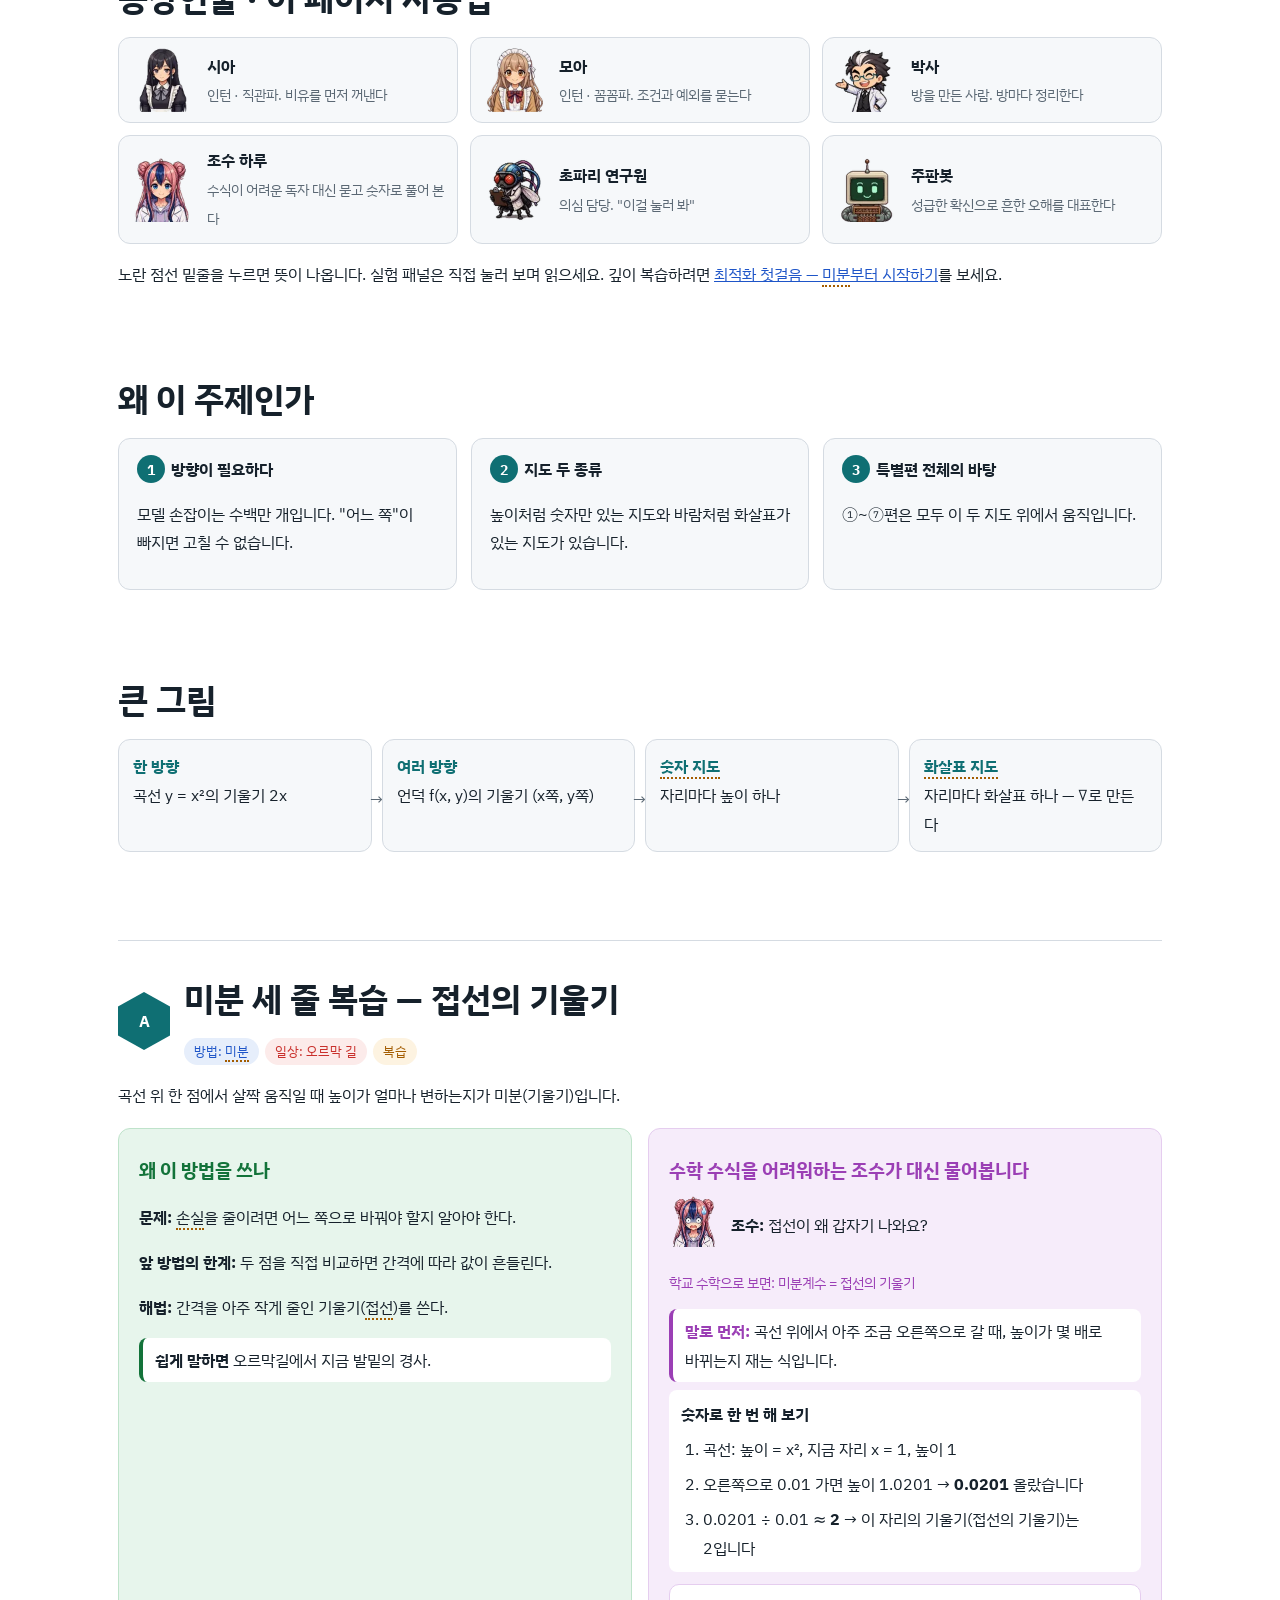
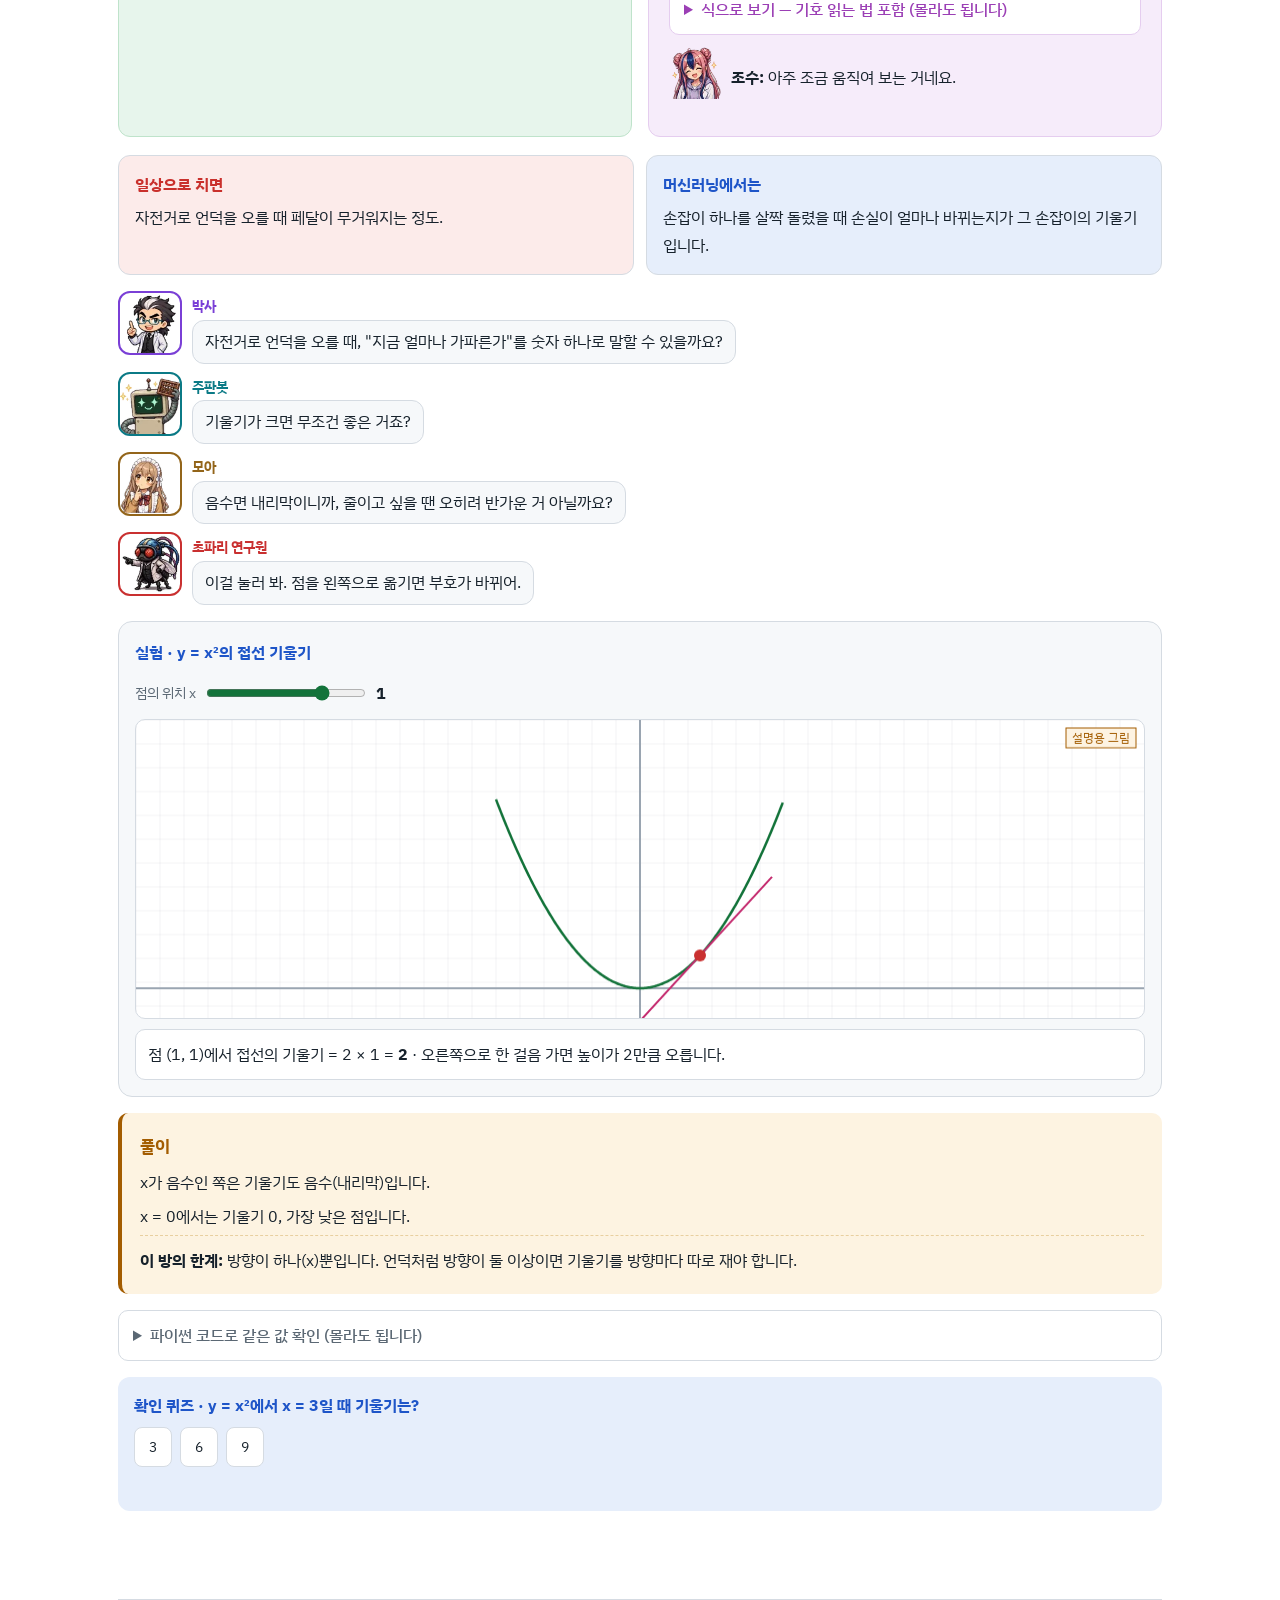
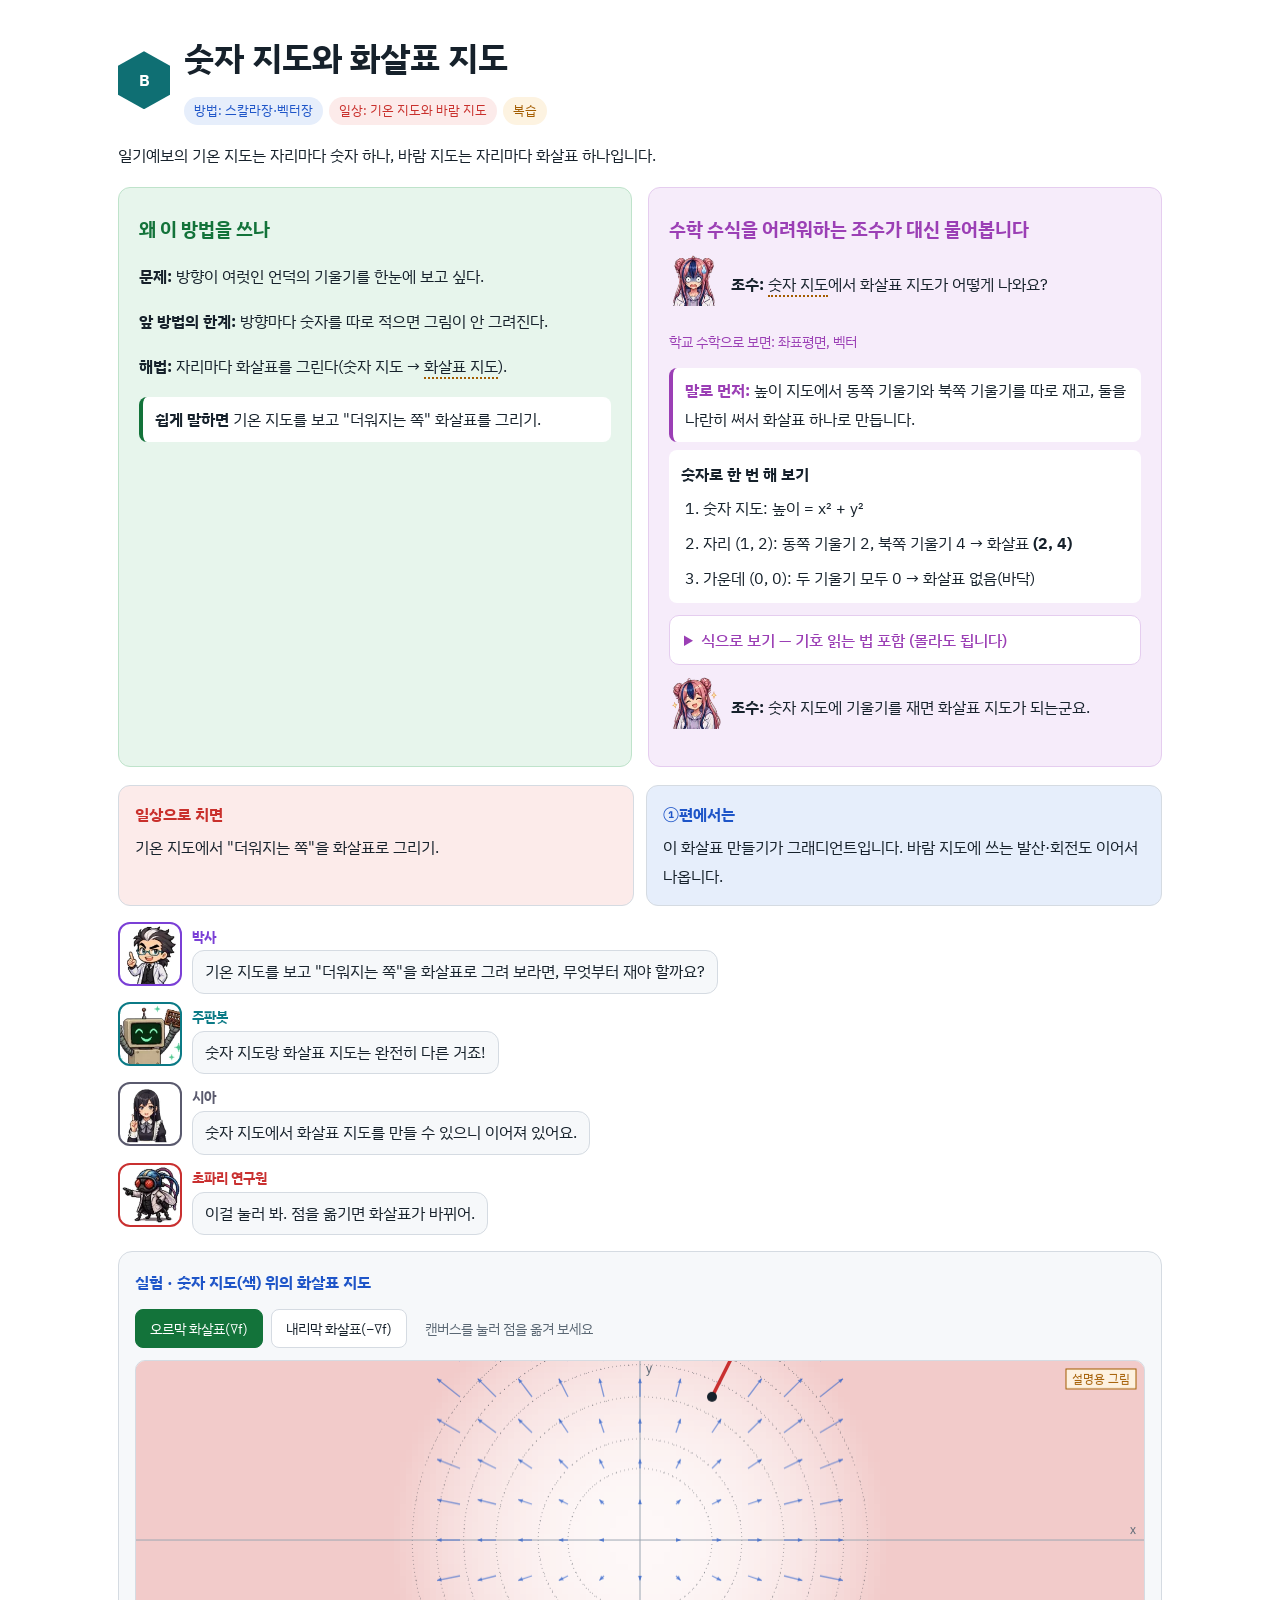
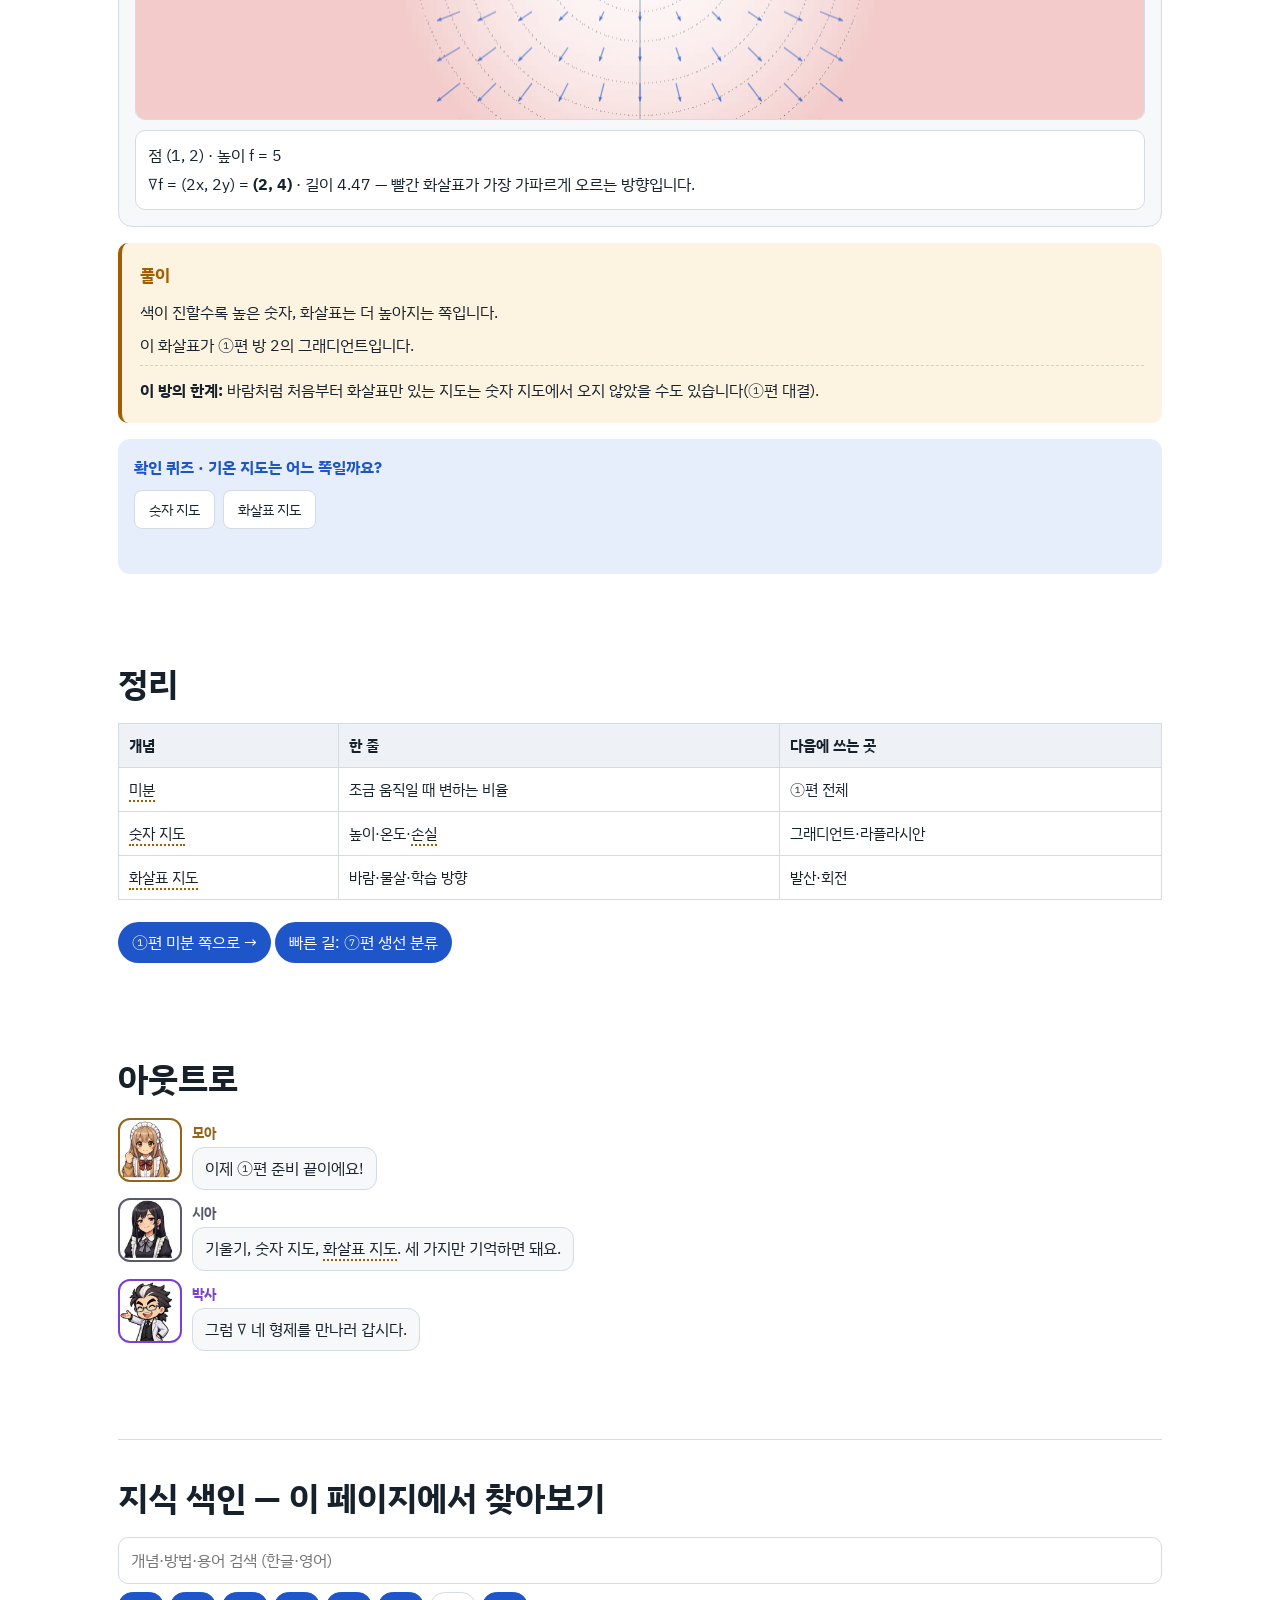
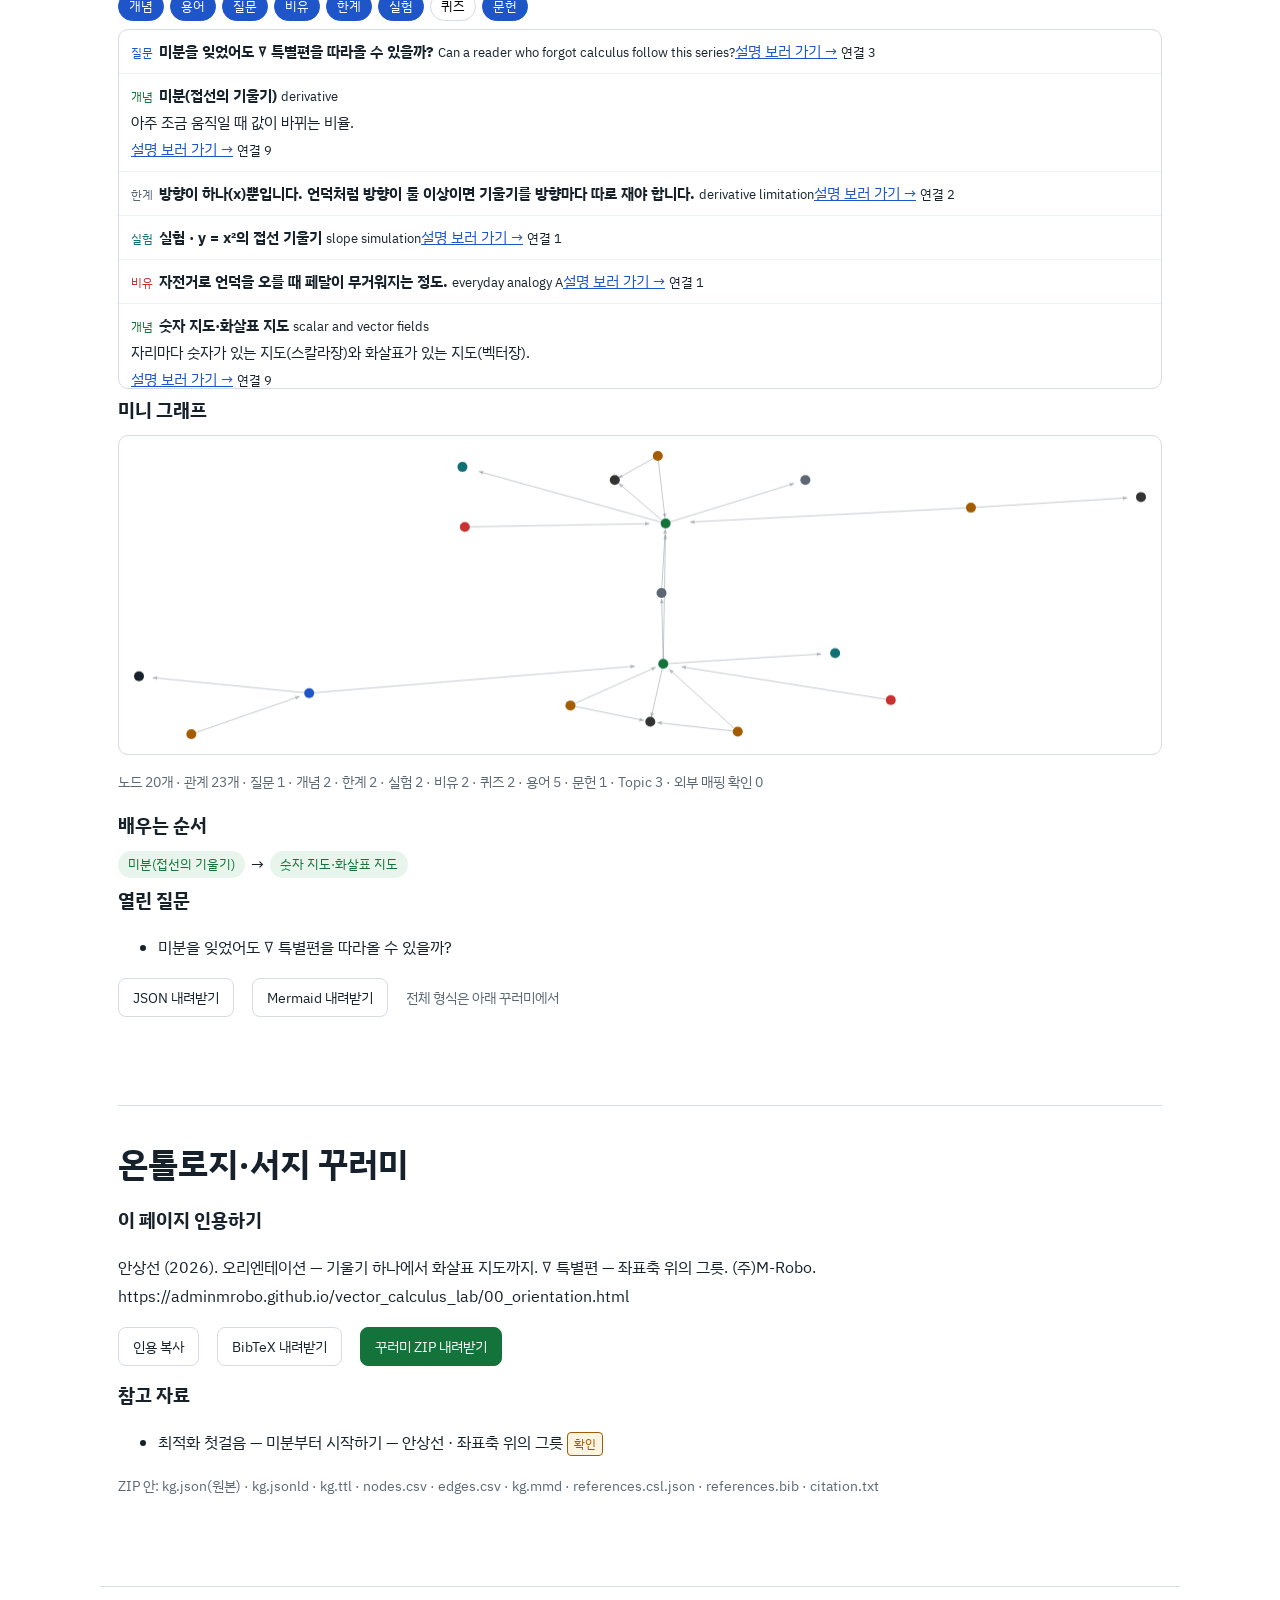
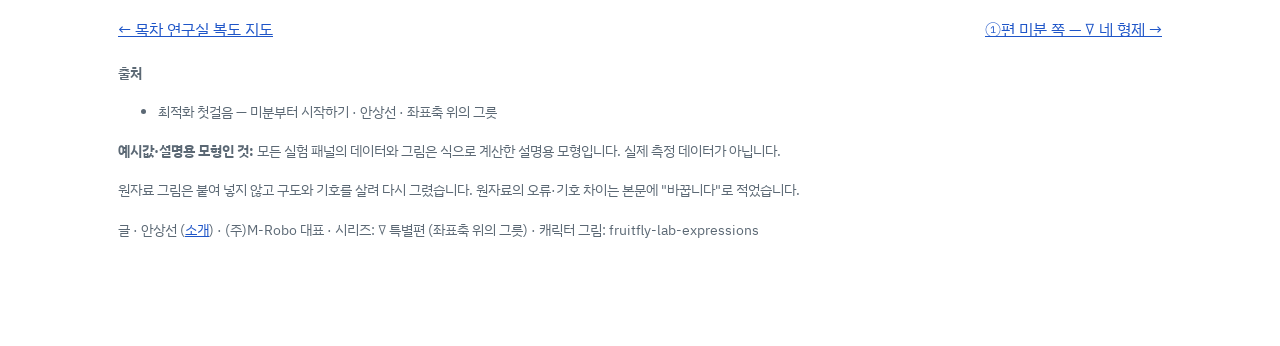
==== commit 03f3d91a: "지식 색인: 분야 뼈대 주제에 다시 걸기 — 개념 59개 → 주제 25개 (math,geom) - kg/rehang.json: 개념 → 뼈대 주제 대응 (ai-lab-retrofi" ====
--- a/00_orientation.html
+++ b/00_orientation.html
@@ -196,8 +196,8 @@
 .mathbox .num ol{margin:6px 0 0;padding-left:22px;display:flex;flex-direction:column;gap:6px}
 .eqfold .numx{font-size:14px;margin:6px 0 0}
 </style>
-<script type="application/json" id="kg-raw">{"version": "1.0", "page": "00_orientation", "nodes": [{"id": "lab:question/00_orientation-core", "type": "Question", "label": {"ko": "미분을 잊었어도 ∇ 특별편을 따라올 수 있을까?", "en": "Can a reader who forgot calculus follow this series?"}, "page": "00_orientation", "domain": ["ai"], "status": "known", "confidence": "high", "anchor": "#first", "family": "optimization"}, {"id": "lab:concept/derivative", "type": "Concept", "label": {"ko": "미분(접선의 기울기)", "en": "derivative"}, "page": "00_orientation", "domain": ["ai"], "status": "known", "confidence": "high", "anchor": "#room-A", "definition": {"ko": "아주 조금 움직일 때 값이 바뀌는 비율."}, "level": 1, "family": "optimization"}, {"id": "lab:limitation/derivative-limit", "type": "Limitation", "label": {"ko": "방향이 하나(x)뿐입니다. 언덕처럼 방향이 둘 이상이면 기울기를 방향마다 따로 재야 합니다.", "en": "derivative limitation"}, "page": "00_orientation", "domain": ["ai"], "status": "known", "confidence": "high", "anchor": "#room-A", "family": "optimization"}, {"id": "lab:simulation/00_orientation-slope", "type": "Simulation", "label": {"ko": "실험 · y = x²의 접선 기울기", "en": "slope simulation"}, "page": "00_orientation", "domain": ["ai"], "status": "known", "confidence": "high", "anchor": "#sim-rA", "family": "optimization"}, {"id": "lab:analogy/00_orientation-A", "type": "Analogy", "label": {"ko": "자전거로 언덕을 오를 때 페달이 무거워지는 정도.", "en": "everyday analogy A"}, "page": "00_orientation", "domain": ["ai"], "status": "known", "confidence": "high", "anchor": "#room-A", "family": "optimization"}, {"id": "lab:quiz/00_orientation-A-0", "type": "QuizItem", "label": {"ko": "y = x²에서 x = 3일 때 기울기는?", "en": "quiz A-0"}, "page": "00_orientation", "domain": ["ai"], "status": "known", "confidence": "high", "anchor": "#room-A", "family": "optimization"}, {"id": "lab:concept/scalar-and-vector-fields", "type": "Concept", "label": {"ko": "숫자 지도·화살표 지도", "en": "scalar and vector fields"}, "page": "00_orientation", "domain": ["ai"], "status": "known", "confidence": "high", "anchor": "#room-B", "definition": {"ko": "자리마다 숫자가 있는 지도(스칼라장)와 화살표가 있는 지도(벡터장)."}, "level": 2, "family": "optimization"}, {"id": "lab:limitation/scalar-and-vector-fields-limit", "type": "Limitation", "label": {"ko": "바람처럼 처음부터 화살표만 있는 지도는 숫자 지도에서 오지 않았을 수도 있습니다(①편 대결).", "en": "scalar and vector fields limitation"}, "page": "00_orientation", "domain": ["ai"], "status": "known", "confidence": "high", "anchor": "#room-B", "family": "optimization"}, {"id": "lab:simulation/00_orientation-grad", "type": "Simulation", "label": {"ko": "실험 · 숫자 지도(색) 위의 화살표 지도", "en": "grad simulation"}, "page": "00_orientation", "domain": ["ai"], "status": "known", "confidence": "high", "anchor": "#sim-rB", "family": "optimization"}, {"id": "lab:analogy/00_orientation-B", "type": "Analogy", "label": {"ko": "기온 지도에서 \"더워지는 쪽\"을 화살표로 그리기.", "en": "everyday analogy B"}, "page": "00_orientation", "domain": ["ai"], "status": "known", "confidence": "high", "anchor": "#room-B", "family": "optimization"}, {"id": "lab:quiz/00_orientation-B-0", "type": "QuizItem", "label": {"ko": "기온 지도는 어느 쪽일까요?", "en": "quiz B-0"}, "page": "00_orientation", "domain": ["ai"], "status": "known", "confidence": "high", "anchor": "#room-B", "family": "optimization"}, {"id": "lab:term/derivative-term", "type": "Term", "label": {"ko": "미분", "en": "derivative term"}, "page": "00_orientation", "domain": ["ai"], "status": "known", "confidence": "high", "definition": {"ko": "아주 조금 움직일 때 바뀌는 비율. 접선의 기울기."}, "family": "optimization"}, {"id": "lab:term/tangent-line", "type": "Term", "label": {"ko": "접선", "en": "tangent line"}, "page": "00_orientation", "domain": ["ai"], "status": "known", "confidence": "high", "definition": {"ko": "곡선에 한 점에서만 닿는 직선."}, "family": "optimization"}, {"id": "lab:term/scalar-field", "type": "Term", "label": {"ko": "숫자 지도", "en": "scalar field"}, "page": "00_orientation", "domain": ["ai"], "status": "known", "confidence": "high", "definition": {"ko": "자리마다 숫자 하나."}, "family": "optimization"}, {"id": "lab:term/vector-field", "type": "Term", "label": {"ko": "화살표 지도", "en": "vector field"}, "page": "00_orientation", "domain": ["ai"], "status": "known", "confidence": "high", "definition": {"ko": "자리마다 화살표 하나."}, "family": "optimization"}, {"id": "lab:term/loss", "type": "Term", "label": {"ko": "손실", "en": "loss"}, "page": "00_orientation", "domain": ["ai"], "status": "known", "confidence": "high", "definition": {"ko": "모델이 틀린 정도."}, "family": "optimization"}, {"id": "lab:work/first-step", "type": "Work", "label": {"ko": "최적화 첫걸음 — 미분부터 시작하기", "en": "최적화 첫걸음 — 미분부터 시작하기"}, "page": "00_orientation", "domain": ["ai"], "status": "known", "confidence": "high", "family": "optimization"}], "edges": [{"s": "lab:question/00_orientation-core", "p": "lab:relatedTo", "o": "lab:concept/derivative", "anchor": "#first", "confidence": "high"}, {"s": "lab:concept/derivative", "p": "lab:hasLimitation", "o": "lab:limitation/derivative-limit", "anchor": "#room-A", "confidence": "high"}, {"s": "lab:concept/derivative", "p": "lab:demonstratedBy", "o": "lab:simulation/00_orientation-slope", "anchor": "#sim-rA", "confidence": "high"}, {"s": "lab:analogy/00_orientation-A", "p": "lab:analogyOf", "o": "lab:concept/derivative", "anchor": "#room-A", "confidence": "high"}, {"s": "lab:quiz/00_orientation-A-0", "p": "lab:assesses", "o": "lab:concept/derivative", "anchor": "#room-A", "confidence": "high"}, {"s": "lab:concept/scalar-and-vector-fields", "p": "lab:hasLimitation", "o": "lab:limitation/scalar-and-vector-fields-limit", "anchor": "#room-B", "confidence": "high"}, {"s": "lab:concept/derivative", "p": "lab:prerequisiteOf", "o": "lab:concept/scalar-and-vector-fields", "anchor": "#room-B", "confidence": "high"}, {"s": "lab:limitation/derivative-limit", "p": "lab:addressedBy", "o": "lab:concept/scalar-and-vector-fields", "anchor": "#room-B", "confidence": "high"}, {"s": "lab:concept/scalar-and-vector-fields", "p": "lab:demonstratedBy", "o": "lab:simulation/00_orientation-grad", "anchor": "#sim-rB", "confidence": "high"}, {"s": "lab:analogy/00_orientation-B", "p": "lab:analogyOf", "o": "lab:concept/scalar-and-vector-fields", "anchor": "#room-B", "confidence": "high"}, {"s": "lab:quiz/00_orientation-B-0", "p": "lab:assesses", "o": "lab:concept/scalar-and-vector-fields", "anchor": "#room-B", "confidence": "high"}, {"s": "lab:term/derivative-term", "p": "lab:partOf", "o": "lab:concept/derivative", "anchor": "#first", "confidence": "high"}, {"s": "lab:term/tangent-line", "p": "lab:partOf", "o": "lab:concept/derivative", "anchor": "#first", "confidence": "high"}, {"s": "lab:term/scalar-field", "p": "lab:partOf", "o": "lab:concept/scalar-and-vector-fields", "anchor": "#first", "confidence": "high"}, {"s": "lab:term/vector-field", "p": "lab:partOf", "o": "lab:concept/scalar-and-vector-fields", "anchor": "#first", "confidence": "high"}, {"s": "lab:term/loss", "p": "lab:relatedTo", "o": "lab:question/00_orientation-core", "anchor": "#first", "confidence": "high"}, {"s": "lab:question/00_orientation-core", "p": "lab:relatedTo", "o": "lab:work/first-step", "anchor": "#export", "confidence": "high"}]}</script>
-<script type="application/ld+json" id="kg-ld">{"@context": {"skos": "http://www.w3.org/2004/02/skos/core#", "schema": "https://schema.org/", "dct": "http://purl.org/dc/terms/", "prov": "http://www.w3.org/ns/prov#", "lab": "urn:lab:"}, "@graph": [{"@id": "urn:lab:question/00_orientation-core", "@type": "skos:Concept", "lab:type": "Question", "skos:prefLabel": [{"@value": "미분을 잊었어도 ∇ 특별편을 따라올 수 있을까?", "@language": "ko"}, {"@value": "Can a reader who forgot calculus follow this series?", "@language": "en"}]}, {"@id": "urn:lab:concept/derivative", "@type": "skos:Concept", "lab:type": "Concept", "skos:prefLabel": [{"@value": "미분(접선의 기울기)", "@language": "ko"}, {"@value": "derivative", "@language": "en"}]}, {"@id": "urn:lab:limitation/derivative-limit", "@type": "skos:Concept", "lab:type": "Limitation", "skos:prefLabel": [{"@value": "방향이 하나(x)뿐입니다. 언덕처럼 방향이 둘 이상이면 기울기를 방향마다 따로 재야 합니다.", "@language": "ko"}, {"@value": "derivative limitation", "@language": "en"}]}, {"@id": "urn:lab:simulation/00_orientation-slope", "@type": "skos:Concept", "lab:type": "Simulation", "skos:prefLabel": [{"@value": "실험 · y = x²의 접선 기울기", "@language": "ko"}, {"@value": "slope simulation", "@language": "en"}]}, {"@id": "urn:lab:analogy/00_orientation-A", "@type": "skos:Concept", "lab:type": "Analogy", "skos:prefLabel": [{"@value": "자전거로 언덕을 오를 때 페달이 무거워지는 정도.", "@language": "ko"}, {"@value": "everyday analogy A", "@language": "en"}]}, {"@id": "urn:lab:quiz/00_orientation-A-0", "@type": "schema:Question", "lab:type": "QuizItem", "skos:prefLabel": [{"@value": "y = x²에서 x = 3일 때 기울기는?", "@language": "ko"}, {"@value": "quiz A-0", "@language": "en"}]}, {"@id": "urn:lab:concept/scalar-and-vector-fields", "@type": "skos:Concept", "lab:type": "Concept", "skos:prefLabel": [{"@value": "숫자 지도·화살표 지도", "@language": "ko"}, {"@value": "scalar and vector fields", "@language": "en"}]}, {"@id": "urn:lab:limitation/scalar-and-vector-fields-limit", "@type": "skos:Concept", "lab:type": "Limitation", "skos:prefLabel": [{"@value": "바람처럼 처음부터 화살표만 있는 지도는 숫자 지도에서 오지 않았을 수도 있습니다(①편 대결).", "@language": "ko"}, {"@value": "scalar and vector fields limitation", "@language": "en"}]}, {"@id": "urn:lab:simulation/00_orientation-grad", "@type": "skos:Concept", "lab:type": "Simulation", "skos:prefLabel": [{"@value": "실험 · 숫자 지도(색) 위의 화살표 지도", "@language": "ko"}, {"@value": "grad simulation", "@language": "en"}]}, {"@id": "urn:lab:analogy/00_orientation-B", "@type": "skos:Concept", "lab:type": "Analogy", "skos:prefLabel": [{"@value": "기온 지도에서 \"더워지는 쪽\"을 화살표로 그리기.", "@language": "ko"}, {"@value": "everyday analogy B", "@language": "en"}]}, {"@id": "urn:lab:quiz/00_orientation-B-0", "@type": "schema:Question", "lab:type": "QuizItem", "skos:prefLabel": [{"@value": "기온 지도는 어느 쪽일까요?", "@language": "ko"}, {"@value": "quiz B-0", "@language": "en"}]}, {"@id": "urn:lab:term/derivative-term", "@type": "skos:Concept", "lab:type": "Term", "skos:prefLabel": [{"@value": "미분", "@language": "ko"}, {"@value": "derivative term", "@language": "en"}]}, {"@id": "urn:lab:term/tangent-line", "@type": "skos:Concept", "lab:type": "Term", "skos:prefLabel": [{"@value": "접선", "@language": "ko"}, {"@value": "tangent line", "@language": "en"}]}, {"@id": "urn:lab:term/scalar-field", "@type": "skos:Concept", "lab:type": "Term", "skos:prefLabel": [{"@value": "숫자 지도", "@language": "ko"}, {"@value": "scalar field", "@language": "en"}]}, {"@id": "urn:lab:term/vector-field", "@type": "skos:Concept", "lab:type": "Term", "skos:prefLabel": [{"@value": "화살표 지도", "@language": "ko"}, {"@value": "vector field", "@language": "en"}]}, {"@id": "urn:lab:term/loss", "@type": "skos:Concept", "lab:type": "Term", "skos:prefLabel": [{"@value": "손실", "@language": "ko"}, {"@value": "loss", "@language": "en"}]}, {"@id": "urn:lab:work/first-step", "@type": "schema:CreativeWork", "lab:type": "Work", "skos:prefLabel": [{"@value": "최적화 첫걸음 — 미분부터 시작하기", "@language": "ko"}, {"@value": "최적화 첫걸음 — 미분부터 시작하기", "@language": "en"}]}]}</script>
+<script type="application/json" id="kg-raw">{"version": "1.0", "page": "00_orientation", "nodes": [{"id": "lab:question/00_orientation-core", "type": "Question", "label": {"ko": "미분을 잊었어도 ∇ 특별편을 따라올 수 있을까?", "en": "Can a reader who forgot calculus follow this series?"}, "page": "00_orientation", "domain": ["math"], "status": "known", "confidence": "high", "anchor": "#first", "family": "optimization"}, {"id": "lab:concept/derivative", "type": "Concept", "label": {"ko": "미분(접선의 기울기)", "en": "derivative"}, "page": "00_orientation", "domain": ["math"], "status": "known", "confidence": "high", "anchor": "#room-A", "definition": {"ko": "아주 조금 움직일 때 값이 바뀌는 비율."}, "level": 1, "family": "optimization"}, {"id": "lab:limitation/derivative-limit", "type": "Limitation", "label": {"ko": "방향이 하나(x)뿐입니다. 언덕처럼 방향이 둘 이상이면 기울기를 방향마다 따로 재야 합니다.", "en": "derivative limitation"}, "page": "00_orientation", "domain": ["math"], "status": "known", "confidence": "high", "anchor": "#room-A", "family": "optimization"}, {"id": "lab:simulation/00_orientation-slope", "type": "Simulation", "label": {"ko": "실험 · y = x²의 접선 기울기", "en": "slope simulation"}, "page": "00_orientation", "domain": ["math"], "status": "known", "confidence": "high", "anchor": "#sim-rA", "family": "optimization"}, {"id": "lab:analogy/00_orientation-A", "type": "Analogy", "label": {"ko": "자전거로 언덕을 오를 때 페달이 무거워지는 정도.", "en": "everyday analogy A"}, "page": "00_orientation", "domain": ["math"], "status": "known", "confidence": "high", "anchor": "#room-A", "family": "optimization"}, {"id": "lab:quiz/00_orientation-A-0", "type": "QuizItem", "label": {"ko": "y = x²에서 x = 3일 때 기울기는?", "en": "quiz A-0"}, "page": "00_orientation", "domain": ["ai"], "status": "known", "confidence": "high", "anchor": "#room-A", "family": "optimization"}, {"id": "lab:concept/scalar-and-vector-fields", "type": "Concept", "label": {"ko": "숫자 지도·화살표 지도", "en": "scalar and vector fields"}, "page": "00_orientation", "domain": ["math"], "status": "known", "confidence": "high", "anchor": "#room-B", "definition": {"ko": "자리마다 숫자가 있는 지도(스칼라장)와 화살표가 있는 지도(벡터장)."}, "level": 2, "family": "optimization"}, {"id": "lab:limitation/scalar-and-vector-fields-limit", "type": "Limitation", "label": {"ko": "바람처럼 처음부터 화살표만 있는 지도는 숫자 지도에서 오지 않았을 수도 있습니다(①편 대결).", "en": "scalar and vector fields limitation"}, "page": "00_orientation", "domain": ["math"], "status": "known", "confidence": "high", "anchor": "#room-B", "family": "optimization"}, {"id": "lab:simulation/00_orientation-grad", "type": "Simulation", "label": {"ko": "실험 · 숫자 지도(색) 위의 화살표 지도", "en": "grad simulation"}, "page": "00_orientation", "domain": ["math"], "status": "known", "confidence": "high", "anchor": "#sim-rB", "family": "optimization"}, {"id": "lab:analogy/00_orientation-B", "type": "Analogy", "label": {"ko": "기온 지도에서 \"더워지는 쪽\"을 화살표로 그리기.", "en": "everyday analogy B"}, "page": "00_orientation", "domain": ["math"], "status": "known", "confidence": "high", "anchor": "#room-B", "family": "optimization"}, {"id": "lab:quiz/00_orientation-B-0", "type": "QuizItem", "label": {"ko": "기온 지도는 어느 쪽일까요?", "en": "quiz B-0"}, "page": "00_orientation", "domain": ["ai"], "status": "known", "confidence": "high", "anchor": "#room-B", "family": "optimization"}, {"id": "lab:term/derivative-term", "type": "Term", "label": {"ko": "미분", "en": "derivative term"}, "page": "00_orientation", "domain": ["math"], "status": "known", "confidence": "high", "definition": {"ko": "아주 조금 움직일 때 바뀌는 비율. 접선의 기울기."}, "family": "optimization"}, {"id": "lab:term/tangent-line", "type": "Term", "label": {"ko": "접선", "en": "tangent line"}, "page": "00_orientation", "domain": ["math"], "status": "known", "confidence": "high", "definition": {"ko": "곡선에 한 점에서만 닿는 직선."}, "family": "optimization"}, {"id": "lab:term/scalar-field", "type": "Term", "label": {"ko": "숫자 지도", "en": "scalar field"}, "page": "00_orientation", "domain": ["math"], "status": "known", "confidence": "high", "definition": {"ko": "자리마다 숫자 하나."}, "family": "optimization"}, {"id": "lab:term/vector-field", "type": "Term", "label": {"ko": "화살표 지도", "en": "vector field"}, "page": "00_orientation", "domain": ["math"], "status": "known", "confidence": "high", "definition": {"ko": "자리마다 화살표 하나."}, "family": "optimization"}, {"id": "lab:term/loss", "type": "Term", "label": {"ko": "손실", "en": "loss"}, "page": "00_orientation", "domain": ["math"], "status": "known", "confidence": "high", "definition": {"ko": "모델이 틀린 정도."}, "family": "optimization"}, {"id": "lab:work/first-step", "type": "Work", "label": {"ko": "최적화 첫걸음 — 미분부터 시작하기", "en": "최적화 첫걸음 — 미분부터 시작하기"}, "page": "00_orientation", "domain": ["ai"], "status": "known", "confidence": "high", "family": "optimization"}, {"id": "lab:topic/differentiation", "type": "Topic", "label": {"ko": "미분", "en": "Differentiation"}, "page": "00_orientation", "anchor": "#kg", "domain": ["math"], "status": "known", "confidence": "high", "level": 2, "via": "rehang-2026-11-24"}, {"id": "lab:topic/divergence-curl", "type": "Topic", "label": {"ko": "발산과 회전", "en": "Divergence and curl"}, "page": "00_orientation", "anchor": "#kg", "domain": ["math"], "status": "known", "confidence": "high", "level": 2, "via": "rehang-2026-11-24"}, {"id": "lab:topic/gradient", "type": "Topic", "label": {"ko": "그래디언트(∇)", "en": "Gradient (nabla)"}, "page": "00_orientation", "anchor": "#kg", "domain": ["math"], "status": "known", "confidence": "high", "level": 2, "via": "rehang-2026-11-24"}], "edges": [{"s": "lab:question/00_orientation-core", "p": "lab:relatedTo", "o": "lab:concept/derivative", "anchor": "#first", "confidence": "high"}, {"s": "lab:concept/derivative", "p": "lab:hasLimitation", "o": "lab:limitation/derivative-limit", "anchor": "#room-A", "confidence": "high"}, {"s": "lab:concept/derivative", "p": "lab:demonstratedBy", "o": "lab:simulation/00_orientation-slope", "anchor": "#sim-rA", "confidence": "high"}, {"s": "lab:analogy/00_orientation-A", "p": "lab:analogyOf", "o": "lab:concept/derivative", "anchor": "#room-A", "confidence": "high"}, {"s": "lab:quiz/00_orientation-A-0", "p": "lab:assesses", "o": "lab:concept/derivative", "anchor": "#room-A", "confidence": "high"}, {"s": "lab:concept/scalar-and-vector-fields", "p": "lab:hasLimitation", "o": "lab:limitation/scalar-and-vector-fields-limit", "anchor": "#room-B", "confidence": "high"}, {"s": "lab:concept/derivative", "p": "lab:prerequisiteOf", "o": "lab:concept/scalar-and-vector-fields", "anchor": "#room-B", "confidence": "high"}, {"s": "lab:limitation/derivative-limit", "p": "lab:addressedBy", "o": "lab:concept/scalar-and-vector-fields", "anchor": "#room-B", "confidence": "high"}, {"s": "lab:concept/scalar-and-vector-fields", "p": "lab:demonstratedBy", "o": "lab:simulation/00_orientation-grad", "anchor": "#sim-rB", "confidence": "high"}, {"s": "lab:analogy/00_orientation-B", "p": "lab:analogyOf", "o": "lab:concept/scalar-and-vector-fields", "anchor": "#room-B", "confidence": "high"}, {"s": "lab:quiz/00_orientation-B-0", "p": "lab:assesses", "o": "lab:concept/scalar-and-vector-fields", "anchor": "#room-B", "confidence": "high"}, {"s": "lab:term/derivative-term", "p": "lab:partOf", "o": "lab:concept/derivative", "anchor": "#first", "confidence": "high"}, {"s": "lab:term/tangent-line", "p": "lab:partOf", "o": "lab:concept/derivative", "anchor": "#first", "confidence": "high"}, {"s": "lab:term/scalar-field", "p": "lab:partOf", "o": "lab:concept/scalar-and-vector-fields", "anchor": "#first", "confidence": "high"}, {"s": "lab:term/vector-field", "p": "lab:partOf", "o": "lab:concept/scalar-and-vector-fields", "anchor": "#first", "confidence": "high"}, {"s": "lab:term/loss", "p": "lab:relatedTo", "o": "lab:question/00_orientation-core", "anchor": "#first", "confidence": "high"}, {"s": "lab:question/00_orientation-core", "p": "lab:relatedTo", "o": "lab:work/first-step", "anchor": "#export", "confidence": "high"}, {"s": "lab:concept/derivative", "p": "lab:broader", "o": "lab:topic/differentiation", "anchor": "#room-A", "confidence": "high", "via": "rehang-2026-11-24"}, {"s": "lab:concept/scalar-and-vector-fields", "p": "lab:broader", "o": "lab:topic/divergence-curl", "anchor": "#room-B", "confidence": "high", "via": "rehang-2026-11-24"}, {"s": "lab:term/derivative-term", "p": "lab:broader", "o": "lab:topic/differentiation", "anchor": "", "confidence": "high", "via": "rehang-2026-11-24"}, {"s": "lab:term/scalar-field", "p": "lab:broader", "o": "lab:topic/gradient", "anchor": "", "confidence": "high", "via": "rehang-2026-11-24"}, {"s": "lab:term/tangent-line", "p": "lab:broader", "o": "lab:topic/differentiation", "anchor": "", "confidence": "high", "via": "rehang-2026-11-24"}, {"s": "lab:term/vector-field", "p": "lab:broader", "o": "lab:topic/divergence-curl", "anchor": "", "confidence": "high", "via": "rehang-2026-11-24"}]}</script>
+<script type="application/ld+json" id="kg-ld">{"@context": {"skos": "http://www.w3.org/2004/02/skos/core#", "schema": "https://schema.org/", "dct": "http://purl.org/dc/terms/", "prov": "http://www.w3.org/ns/prov#", "lab": "urn:lab:"}, "@graph": [{"@id": "urn:lab:question/00_orientation-core", "@type": "skos:Concept", "lab:type": "Question", "skos:prefLabel": [{"@value": "미분을 잊었어도 ∇ 특별편을 따라올 수 있을까?", "@language": "ko"}, {"@value": "Can a reader who forgot calculus follow this series?", "@language": "en"}]}, {"@id": "urn:lab:concept/derivative", "@type": "skos:Concept", "lab:type": "Concept", "skos:prefLabel": [{"@value": "미분(접선의 기울기)", "@language": "ko"}, {"@value": "derivative", "@language": "en"}]}, {"@id": "urn:lab:limitation/derivative-limit", "@type": "skos:Concept", "lab:type": "Limitation", "skos:prefLabel": [{"@value": "방향이 하나(x)뿐입니다. 언덕처럼 방향이 둘 이상이면 기울기를 방향마다 따로 재야 합니다.", "@language": "ko"}, {"@value": "derivative limitation", "@language": "en"}]}, {"@id": "urn:lab:simulation/00_orientation-slope", "@type": "skos:Concept", "lab:type": "Simulation", "skos:prefLabel": [{"@value": "실험 · y = x²의 접선 기울기", "@language": "ko"}, {"@value": "slope simulation", "@language": "en"}]}, {"@id": "urn:lab:analogy/00_orientation-A", "@type": "skos:Concept", "lab:type": "Analogy", "skos:prefLabel": [{"@value": "자전거로 언덕을 오를 때 페달이 무거워지는 정도.", "@language": "ko"}, {"@value": "everyday analogy A", "@language": "en"}]}, {"@id": "urn:lab:quiz/00_orientation-A-0", "@type": "schema:Question", "lab:type": "QuizItem", "skos:prefLabel": [{"@value": "y = x²에서 x = 3일 때 기울기는?", "@language": "ko"}, {"@value": "quiz A-0", "@language": "en"}]}, {"@id": "urn:lab:concept/scalar-and-vector-fields", "@type": "skos:Concept", "lab:type": "Concept", "skos:prefLabel": [{"@value": "숫자 지도·화살표 지도", "@language": "ko"}, {"@value": "scalar and vector fields", "@language": "en"}]}, {"@id": "urn:lab:limitation/scalar-and-vector-fields-limit", "@type": "skos:Concept", "lab:type": "Limitation", "skos:prefLabel": [{"@value": "바람처럼 처음부터 화살표만 있는 지도는 숫자 지도에서 오지 않았을 수도 있습니다(①편 대결).", "@language": "ko"}, {"@value": "scalar and vector fields limitation", "@language": "en"}]}, {"@id": "urn:lab:simulation/00_orientation-grad", "@type": "skos:Concept", "lab:type": "Simulation", "skos:prefLabel": [{"@value": "실험 · 숫자 지도(색) 위의 화살표 지도", "@language": "ko"}, {"@value": "grad simulation", "@language": "en"}]}, {"@id": "urn:lab:analogy/00_orientation-B", "@type": "skos:Concept", "lab:type": "Analogy", "skos:prefLabel": [{"@value": "기온 지도에서 \"더워지는 쪽\"을 화살표로 그리기.", "@language": "ko"}, {"@value": "everyday analogy B", "@language": "en"}]}, {"@id": "urn:lab:quiz/00_orientation-B-0", "@type": "schema:Question", "lab:type": "QuizItem", "skos:prefLabel": [{"@value": "기온 지도는 어느 쪽일까요?", "@language": "ko"}, {"@value": "quiz B-0", "@language": "en"}]}, {"@id": "urn:lab:term/derivative-term", "@type": "skos:Concept", "lab:type": "Term", "skos:prefLabel": [{"@value": "미분", "@language": "ko"}, {"@value": "derivative term", "@language": "en"}]}, {"@id": "urn:lab:term/tangent-line", "@type": "skos:Concept", "lab:type": "Term", "skos:prefLabel": [{"@value": "접선", "@language": "ko"}, {"@value": "tangent line", "@language": "en"}]}, {"@id": "urn:lab:term/scalar-field", "@type": "skos:Concept", "lab:type": "Term", "skos:prefLabel": [{"@value": "숫자 지도", "@language": "ko"}, {"@value": "scalar field", "@language": "en"}]}, {"@id": "urn:lab:term/vector-field", "@type": "skos:Concept", "lab:type": "Term", "skos:prefLabel": [{"@value": "화살표 지도", "@language": "ko"}, {"@value": "vector field", "@language": "en"}]}, {"@id": "urn:lab:term/loss", "@type": "skos:Concept", "lab:type": "Term", "skos:prefLabel": [{"@value": "손실", "@language": "ko"}, {"@value": "loss", "@language": "en"}]}, {"@id": "urn:lab:work/first-step", "@type": "schema:CreativeWork", "lab:type": "Work", "skos:prefLabel": [{"@value": "최적화 첫걸음 — 미분부터 시작하기", "@language": "ko"}, {"@value": "최적화 첫걸음 — 미분부터 시작하기", "@language": "en"}]}, {"@id": "lab:topic/differentiation", "@type": ["skos:Concept", "lab:Topic"], "lab:via": "rehang-2026-11-24", "skos:prefLabel": [{"@value": "미분", "@language": "ko"}, {"@value": "Differentiation", "@language": "en"}]}, {"@id": "lab:topic/divergence-curl", "@type": ["skos:Concept", "lab:Topic"], "lab:via": "rehang-2026-11-24", "skos:prefLabel": [{"@value": "발산과 회전", "@language": "ko"}, {"@value": "Divergence and curl", "@language": "en"}]}, {"@id": "lab:topic/gradient", "@type": ["skos:Concept", "lab:Topic"], "lab:via": "rehang-2026-11-24", "skos:prefLabel": [{"@value": "그래디언트(∇)", "@language": "ko"}, {"@value": "Gradient (nabla)", "@language": "en"}]}]}</script>
 <script type="application/json" id="refs-csl">[{"id": "first-step", "type": "webpage", "title": "최적화 첫걸음 — 미분부터 시작하기", "publisher": "안상선 · 좌표축 위의 그릇", "author": [{"literal": "안상선 · 좌표축 위의 그릇"}], "URL": "https://adminmrobo.github.io/optimization_3d_map/", "issued": {"date-parts": [[2026]]}, "note": ""}]</script>
 <!-- px-fix v1 --><style id="px-fix">img{image-rendering:auto!important}</style><script id="px-fix-js">(function(){var R=window.ResizeObserver;function f(i){var n=i.naturalWidth,w=i.getBoundingClientRect().width;if(!n||!w)return;var s=w*(window.devicePixelRatio||1)/n;i.style.setProperty("image-rendering",s>=1.95?"pixelated":"auto","important")}var ro=R?new R(function(es){es.forEach(function(e){f(e.target)})}):null;function a(i){if(i.__px)return;i.__px=1;i.addEventListener("load",function(){f(i)});if(ro)ro.observe(i);f(i)}function all(r){(r||document).querySelectorAll&&(r||document).querySelectorAll("img").forEach(a)}function go(){all();if(window.MutationObserver)new MutationObserver(function(ms){ms.forEach(function(m){m.addedNodes.forEach(function(n){if(n.nodeType!==1)return;if(n.tagName==="IMG")a(n);else all(n)})})}).observe(document.documentElement,{childList:true,subtree:true});window.addEventListener("resize",function(){document.querySelectorAll("img").forEach(f)})}if(document.readyState==="loading")document.addEventListener("DOMContentLoaded",go);else go()})();</script><!-- /px-fix --></head><body>
 <nav class="top" aria-label="이 페이지 차례"><a class="logo" href="index.html">∇ 연구실</a><a href="#first">3줄 요약</a><a href="#room-A">방 A</a><a href="#room-B">방 B</a><a href="#summary">정리</a><a href="#kg">지식 색인</a></nav><div class="cover" id="cover"><div class="frame" data-img="cover_00">
